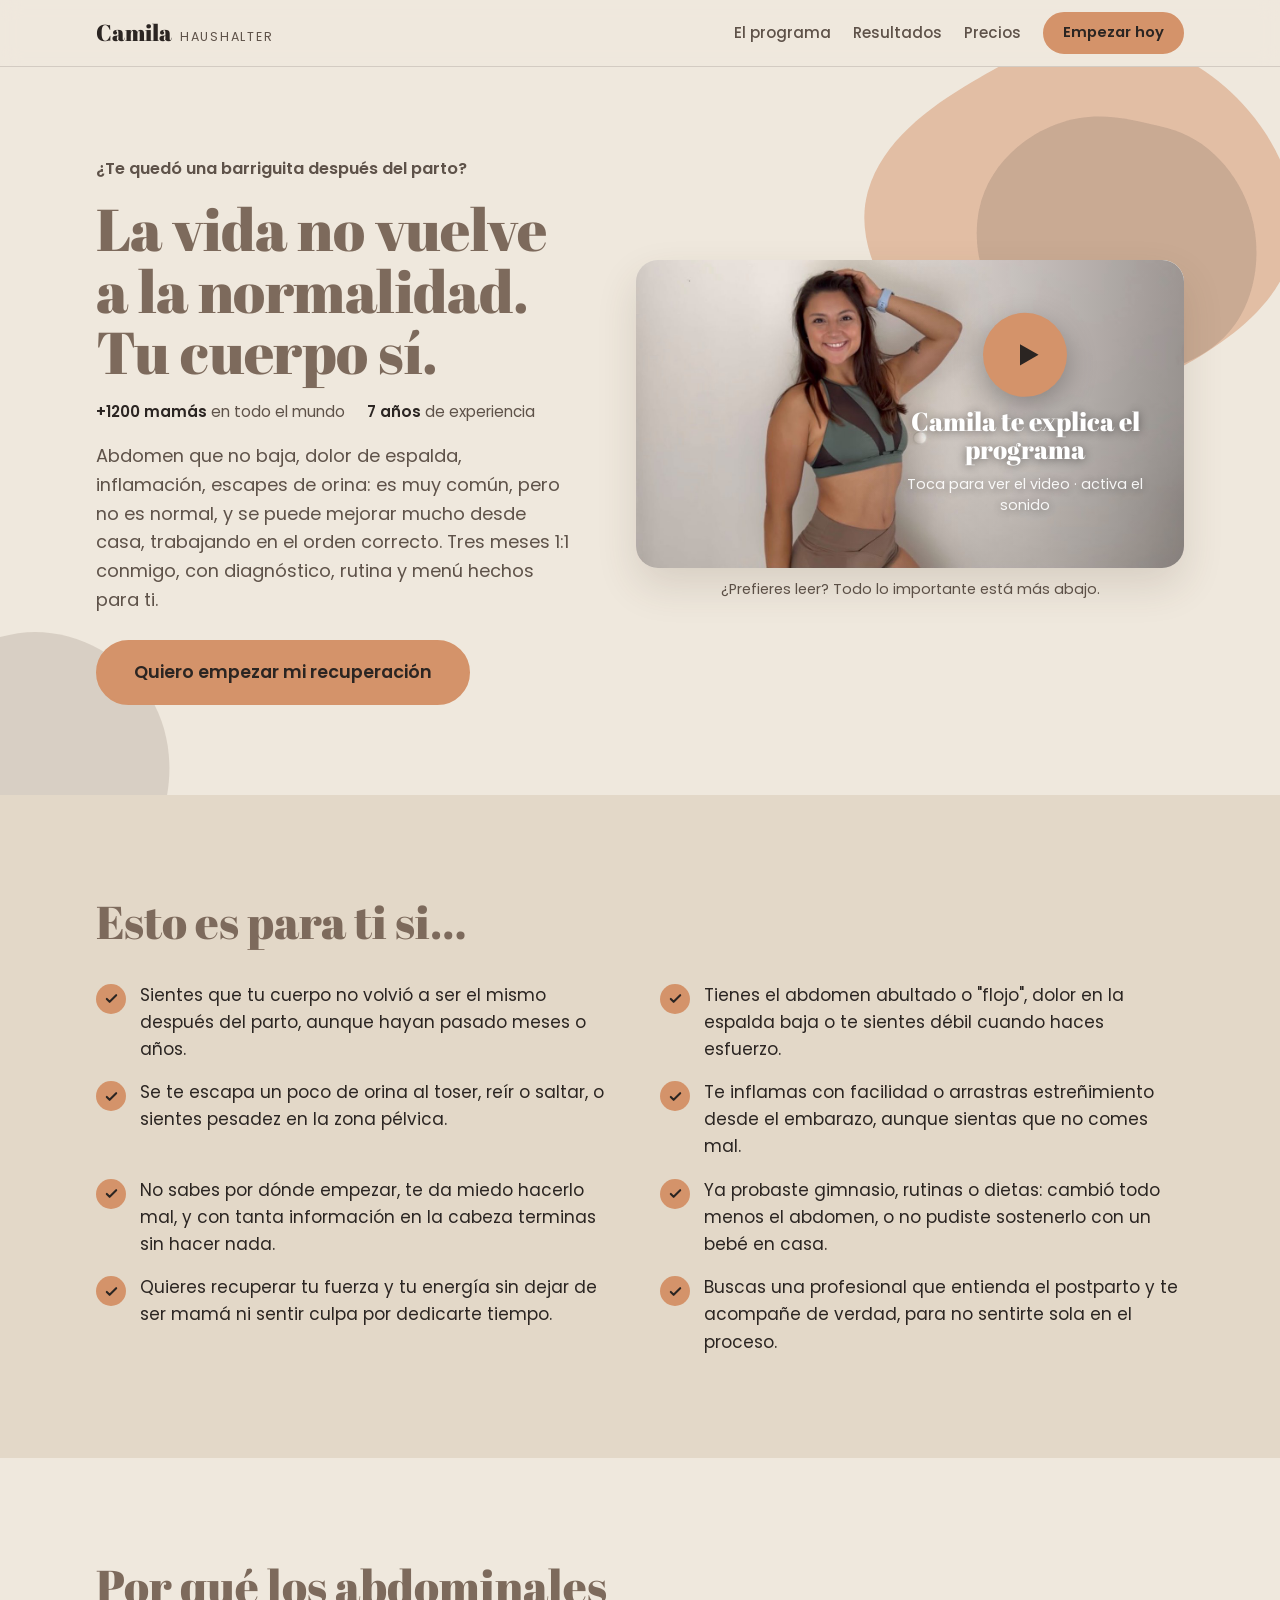
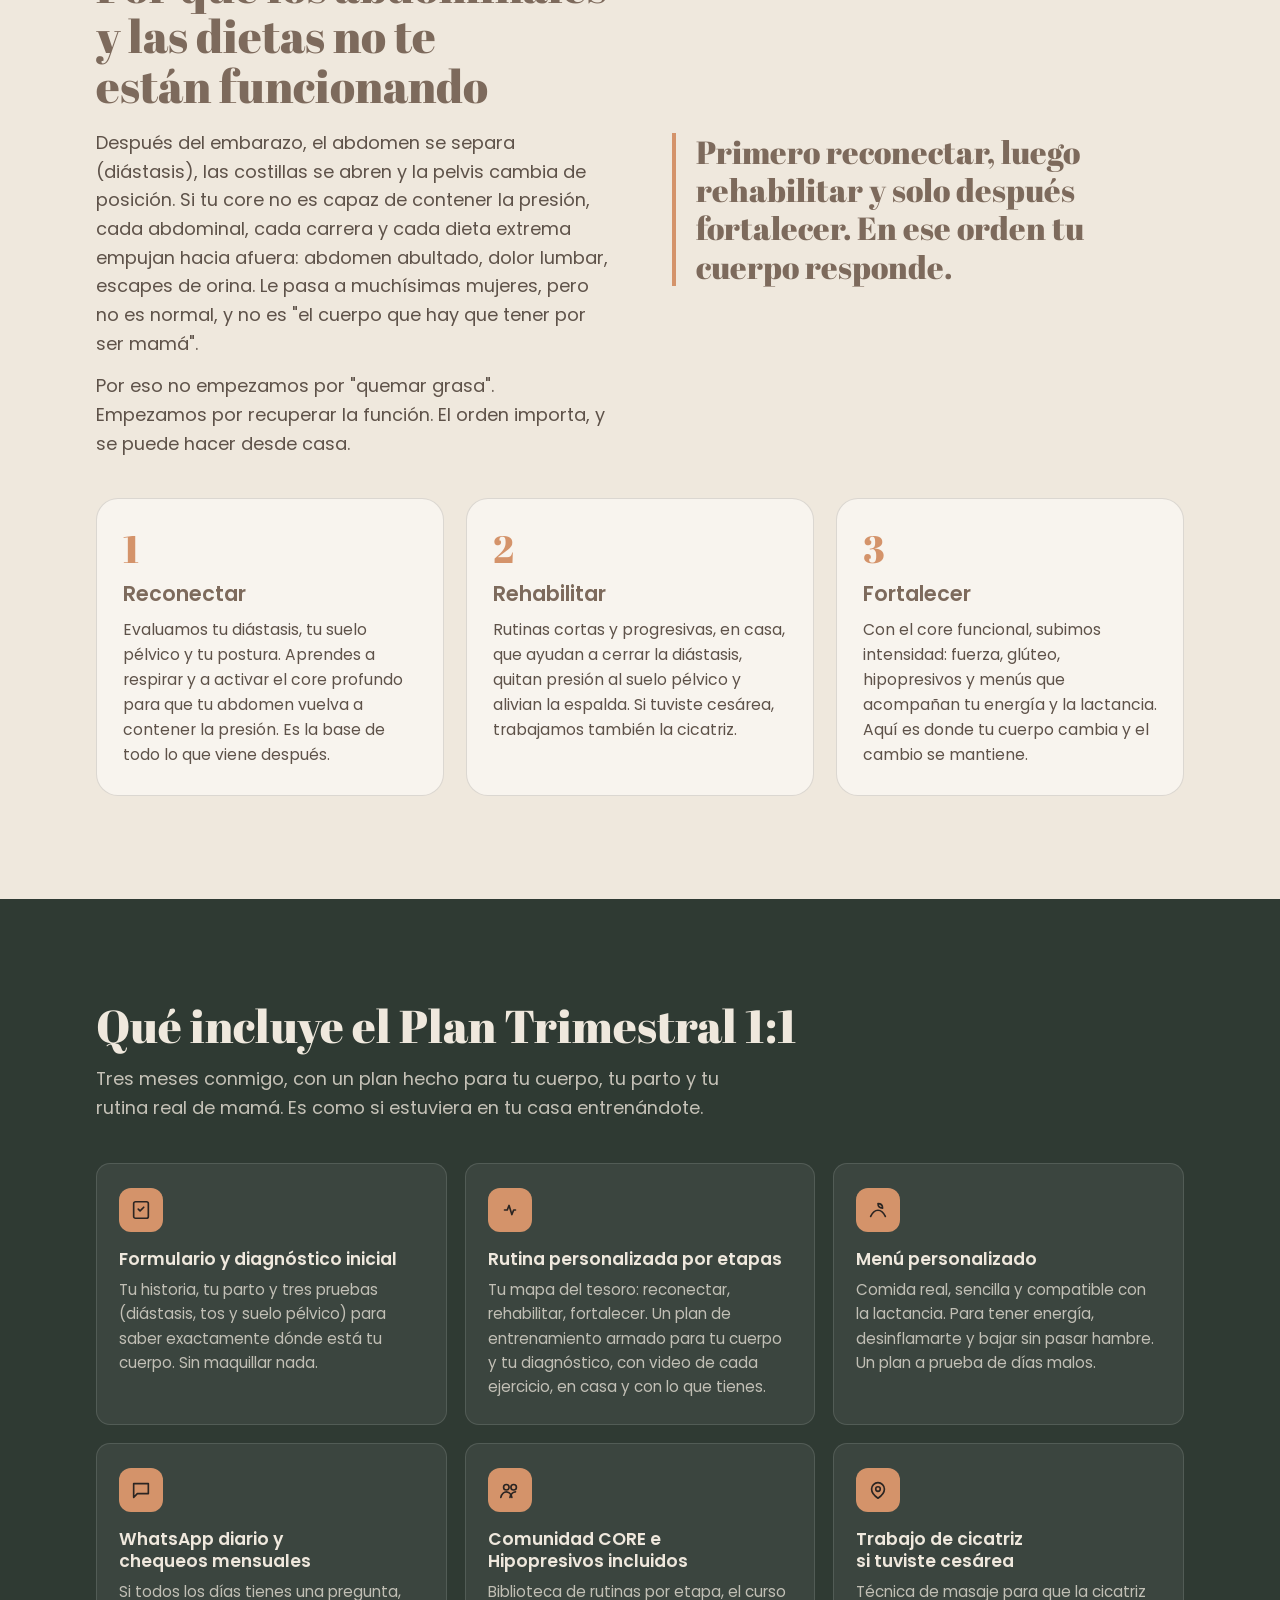
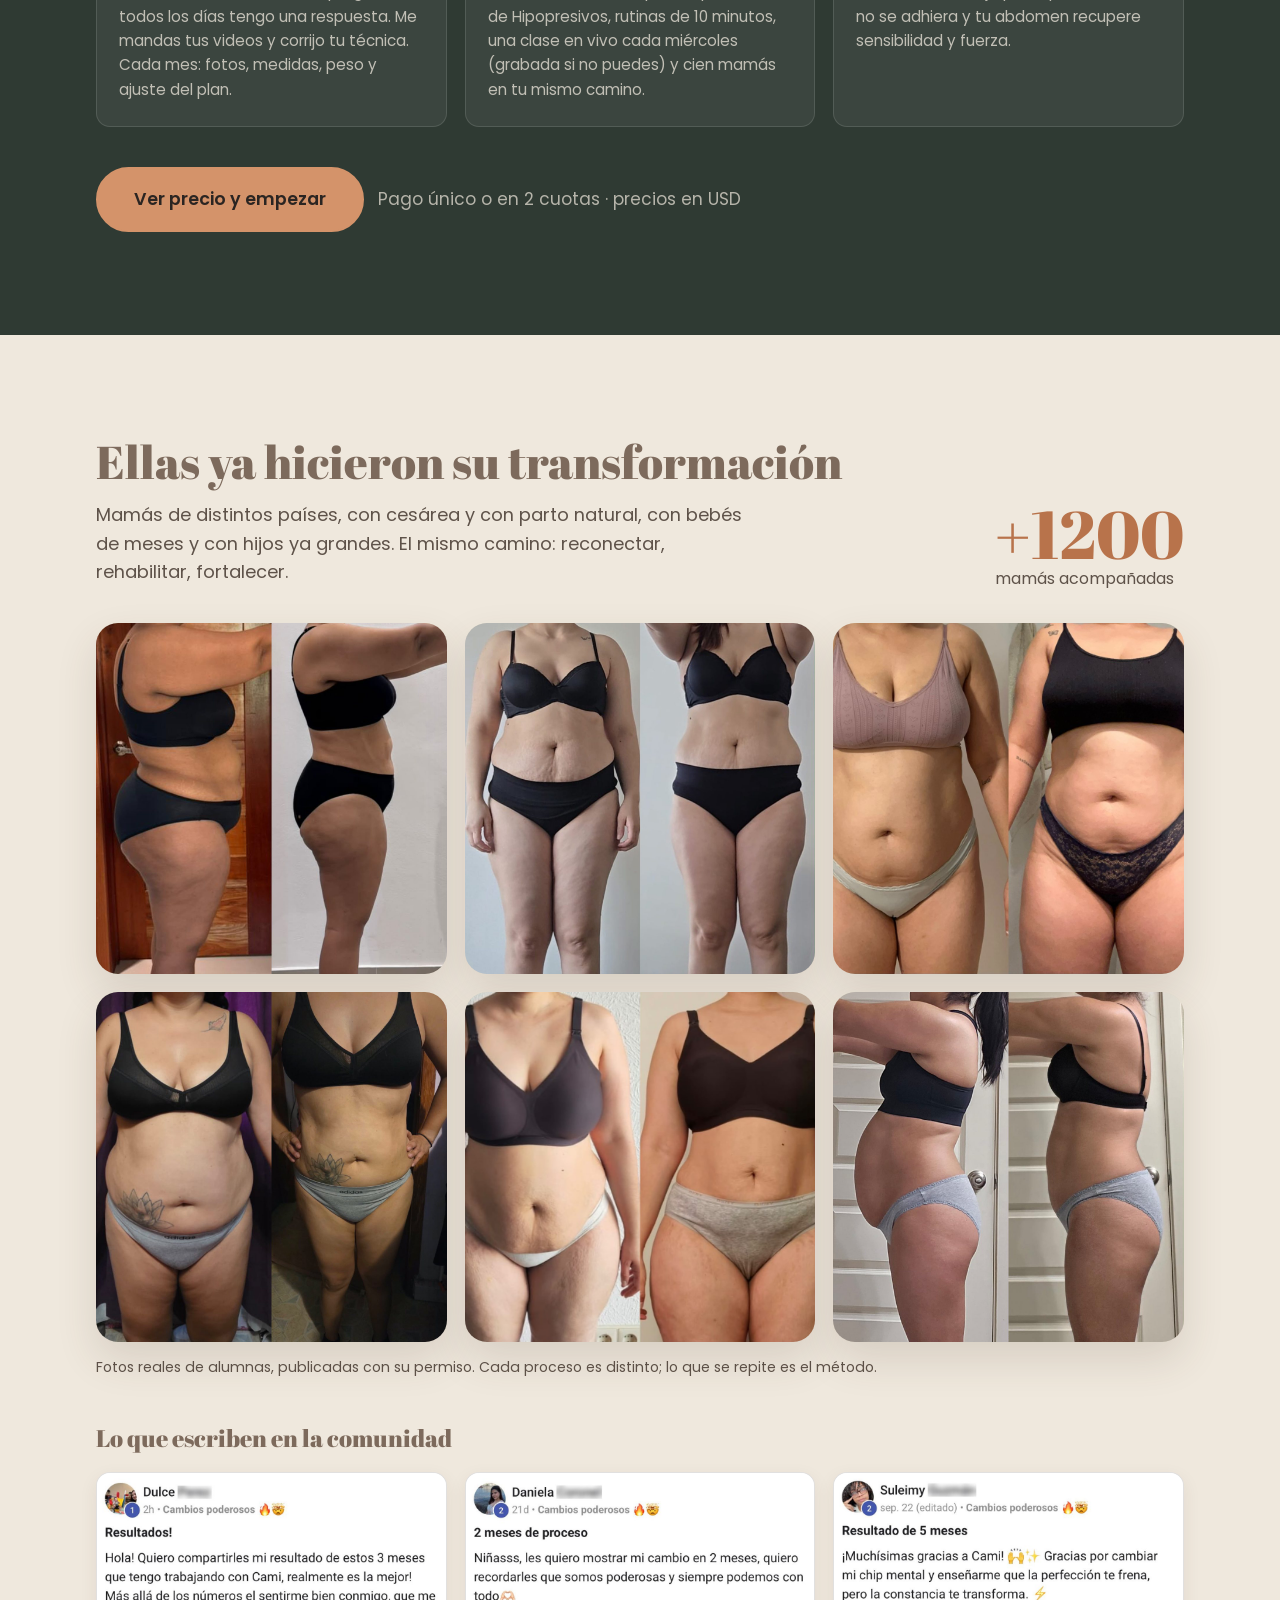
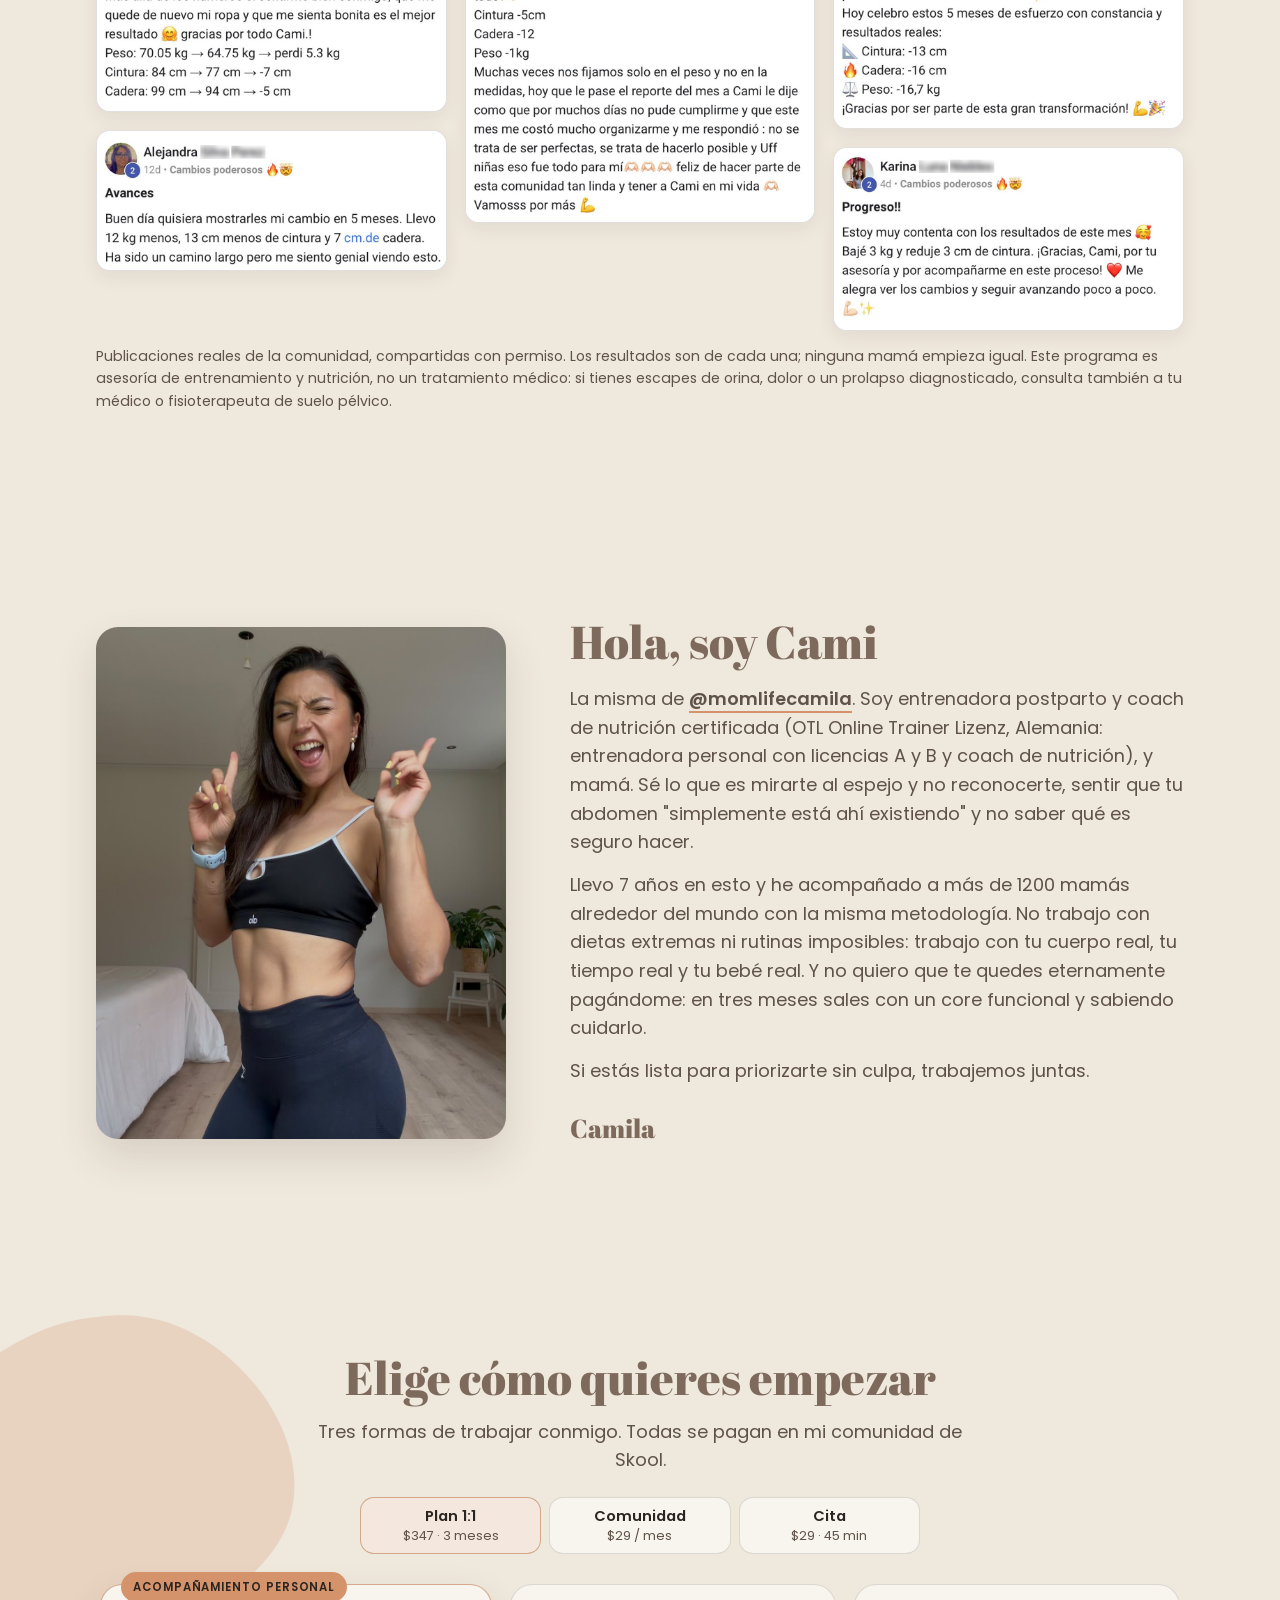
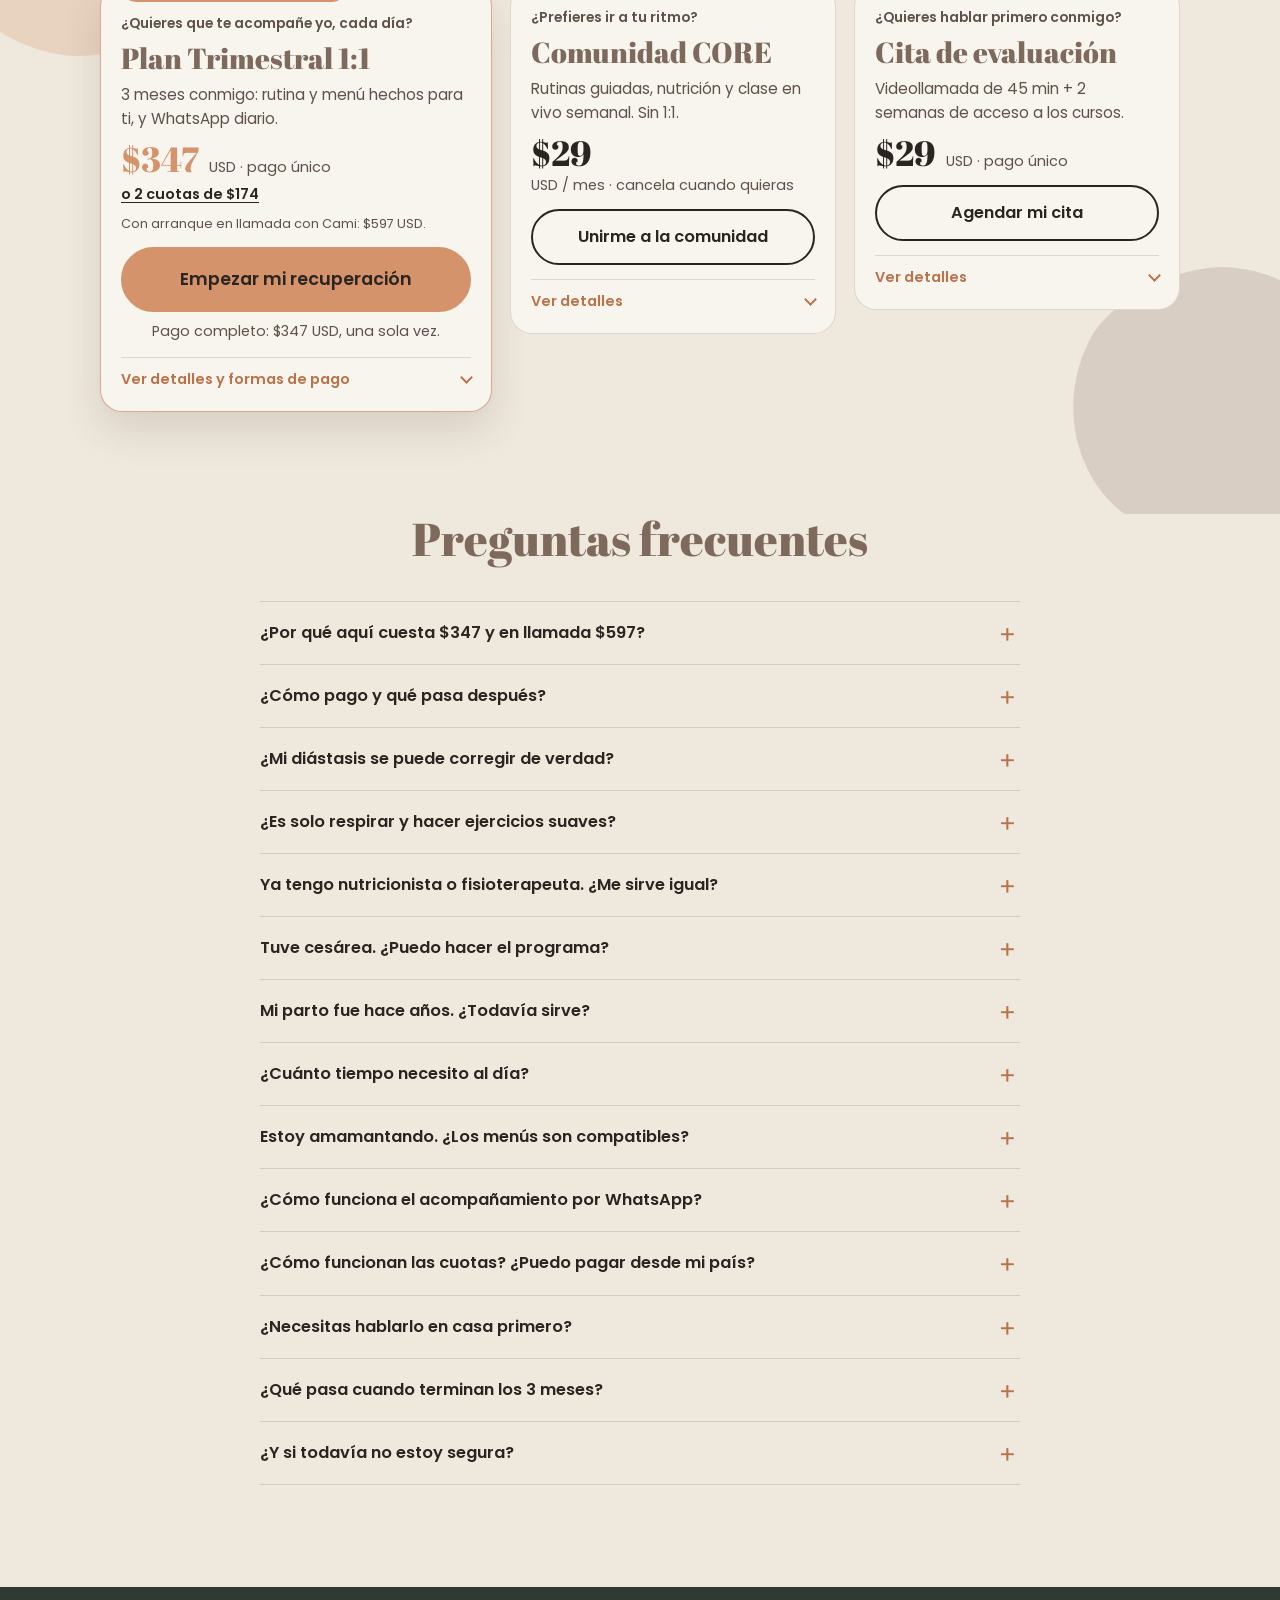
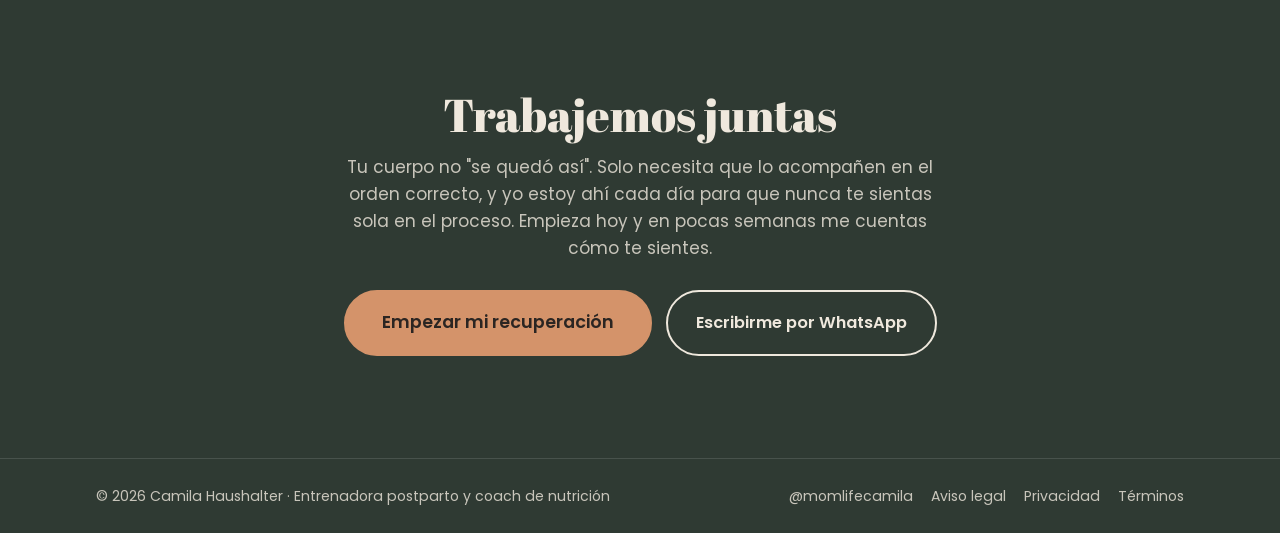
==== index.html @ 4c011010 "Black Friday: Prüfagent-Befunde umgesetzt (Wegweiser-Preis dynamisch, statische 347/2-Raten-Texte, L" ====
<!doctype html>
<html lang="es">
<head>
<meta charset="utf-8">
<meta name="viewport" content="width=device-width, initial-scale=1, viewport-fit=cover">
<title>Camila Haushalter · Plan Trimestral</title>
<meta name="claude:viewport-fit-sides" content="cover">
<meta name="description" content="Recupera tu cuerpo después del parto con un programa 1:1 de 3 meses: diagnóstico, rutina y menú personalizados y acompañamiento diario por WhatsApp con Camila Haushalter, entrenadora postparto y coach de nutrición.">
<!-- OG/WhatsApp-Vorschau: og:image und og:url brauchen ABSOLUTE URLs. Domain: momlifecamila.com (Cloudflare Registrar, gekauft 27.10.2026). -->
<link rel="canonical" href="https://momlifecamila.com/">
<meta property="og:type" content="website">
<meta property="og:url" content="https://momlifecamila.com/">
<meta property="og:title" content="Recupera tu cuerpo después del parto · Plan Trimestral 1:1 con Camila">
<meta property="og:description" content="3 meses conmigo: diagnóstico, rutina y menú hechos para ti, y una respuesta mía cada día por WhatsApp. Pago único o en 2 cuotas.">
<meta property="og:image" content="https://momlifecamila.com/assets/og.jpg">
<meta property="og:image:width" content="1200">
<meta property="og:image:height" content="630">
<meta property="og:locale" content="es_CO">
<link rel="icon" href="data:image/svg+xml,%3Csvg xmlns='http://www.w3.org/2000/svg' viewBox='0 0 64 64'%3E%3Ccircle cx='32' cy='32' r='32' fill='%23D4936A'/%3E%3Ctext x='32' y='43' text-anchor='middle' font-family='Georgia,serif' font-size='34' fill='%232B2522'%3EC%3C/text%3E%3C/svg%3E">
<link rel="preload" href="assets/fonts/abril-fatface-latin-400-normal.woff2" as="font" type="font/woff2" crossorigin>
<link rel="preload" href="assets/fonts/poppins-latin-400-normal.woff2" as="font" type="font/woff2" crossorigin>
<style>
/* Schriften selbst gehostet (assets/fonts, SIL Open Font License) – keine Anfrage an Google-Server (DSGVO). */
@font-face{font-family:'Abril Fatface';font-style:normal;font-weight:400;font-display:swap;src:url(assets/fonts/abril-fatface-latin-400-normal.woff2) format('woff2')}
@font-face{font-family:'Poppins';font-style:normal;font-weight:400;font-display:swap;src:url(assets/fonts/poppins-latin-400-normal.woff2) format('woff2')}
@font-face{font-family:'Poppins';font-style:italic;font-weight:400;font-display:swap;src:url(assets/fonts/poppins-latin-400-italic.woff2) format('woff2')}
@font-face{font-family:'Poppins';font-style:normal;font-weight:500;font-display:swap;src:url(assets/fonts/poppins-latin-500-normal.woff2) format('woff2')}
@font-face{font-family:'Poppins';font-style:normal;font-weight:600;font-display:swap;src:url(assets/fonts/poppins-latin-600-normal.woff2) format('woff2')}
/* Layout: editorial single column, left-aligned text, organic sand/clay shapes as the one bold element (CI aus Camilas Verkaufspräsentation). */
:root{
  --bg:#EFE8DD; --bg-2:#E3D8C8; --surface:#F8F4EE; --surface-2:#FBF9F5;
  --ink:#2B2522; --ink-2:#5E5249; --cocoa:#7D6A5C;
  --clay:#D4936A; --clay-deep:#B8734B; --clay-soft:#EFD3BE;
  --moss:#2F3A33; --moss-ink:#EFE8DD;
  --line:rgba(43,37,34,.14); --shadow:0 18px 40px rgba(75,55,40,.14);
  --display:'Abril Fatface',Georgia,'Times New Roman',serif;
  --body:'Poppins','Segoe UI',Helvetica,Arial,sans-serif;
  --radius:22px; --radius-s:14px;
}
@media (prefers-color-scheme:dark){ :root:not([data-theme="light"]){
  --bg:#1F2622; --bg-2:#283029; --surface:#2A3230; --surface-2:#313A37;
  --ink:#EFE8DD; --ink-2:#CDC2B4; --cocoa:#D9C8B6;
  --clay:#E0A27D; --clay-deep:#D4936A; --clay-soft:#4A3A30;
  --moss:#141A17; --moss-ink:#EFE8DD;
  --line:rgba(239,232,221,.16); --shadow:0 18px 40px rgba(0,0,0,.35);
  color-scheme:dark } }
:root[data-theme="dark"]{
  --bg:#1F2622; --bg-2:#283029; --surface:#2A3230; --surface-2:#313A37;
  --ink:#EFE8DD; --ink-2:#CDC2B4; --cocoa:#D9C8B6;
  --clay:#E0A27D; --clay-deep:#D4936A; --clay-soft:#4A3A30;
  --moss:#141A17; --moss-ink:#EFE8DD;
  --line:rgba(239,232,221,.16); --shadow:0 18px 40px rgba(0,0,0,.35);
  color-scheme:dark }

*,*::before,*::after{box-sizing:border-box}
html{scroll-behavior:smooth}
body{margin:0;background:var(--bg);color:var(--ink);font-family:var(--body);font-size:17px;line-height:1.6;-webkit-font-smoothing:antialiased;overflow-x:hidden}
img,svg{max-width:100%;display:block}
a{color:inherit}
h1,h2,h3{margin:0;text-wrap:balance;font-weight:400}
h1{font-family:var(--display);font-size:clamp(2.3rem,4.6vw,3.7rem);line-height:1.04;color:var(--cocoa);letter-spacing:-.01em}
h2{font-family:var(--display);font-size:clamp(1.9rem,4vw,2.9rem);line-height:1.08;color:var(--cocoa)}
h3{font-size:1.15rem;font-weight:600;line-height:1.3}
p{margin:0}
.lead{font-size:1.12rem;color:var(--ink-2);max-width:60ch}
.wrap{max-width:1120px;margin:0 auto;padding-left:max(16px,env(safe-area-inset-left,0px));padding-right:max(16px,env(safe-area-inset-right,0px))}
.wrap.pad{padding-block:clamp(56px,8vw,104px)}
.muted{color:var(--ink-2)}
:focus-visible{outline:3px solid var(--clay);outline-offset:3px;border-radius:6px}
[hidden]{display:none!important}

/* Buttons */
.btn{display:inline-flex;align-items:center;justify-content:center;gap:.55em;padding:16px 28px;border-radius:999px;font-weight:600;font-size:1.02rem;text-decoration:none;border:2px solid transparent;transition:transform .15s ease,background .15s ease,color .15s ease;cursor:pointer;line-height:1.2;text-align:center;font-family:var(--body)}
.btn-primary,.nav a.btn-primary{background:var(--clay);color:#2B2522;border-color:var(--clay)}
.btn-primary:hover,.nav a.btn-primary:hover{background:var(--clay-deep);border-color:var(--clay-deep);color:#2B2522;transform:translateY(-1px)}
.btn-ghost{background:transparent;color:var(--ink);border-color:var(--ink)}
.btn-ghost:hover{background:var(--ink);color:var(--bg)}
.btn-disabled{opacity:.45;pointer-events:none}
.btn-lg{padding:20px 36px;font-size:1.1rem}

/* Header */
.top{position:sticky;top:env(safe-area-inset-top,0px);z-index:20;background:color-mix(in srgb,var(--bg) 88%,transparent);backdrop-filter:blur(10px);-webkit-backdrop-filter:blur(10px);border-bottom:1px solid var(--line)}
body::before{content:"";position:fixed;inset:0 0 auto;height:env(safe-area-inset-top,0px);z-index:30;background:var(--bg)}
.top .wrap{display:flex;align-items:center;justify-content:space-between;gap:16px;padding-block:12px}
.brand{text-decoration:none;display:flex;align-items:baseline;gap:8px;line-height:1}
.brand .name{font-family:var(--display);font-size:1.45rem;color:var(--ink)}
.brand .sur{font-size:.78rem;letter-spacing:.14em;text-transform:uppercase;color:var(--ink-2)}
.nav{display:flex;gap:22px;align-items:center}
.nav a:not(.btn){text-decoration:none;font-size:.95rem;color:var(--ink-2);font-weight:500}
.nav a:not(.btn):hover{color:var(--ink)}
.nav .btn{padding:10px 18px;font-size:.92rem}
@media (max-width:760px){.nav a:not(.btn){display:none}}

/* Hero */
.hero{position:relative;overflow:hidden}
.hero .wrap{display:grid;grid-template-columns:1fr 1.15fr;gap:clamp(24px,4vw,56px) clamp(28px,5vw,64px);align-items:center;padding-block:clamp(40px,7vw,96px)}
.hero .kicker{font-weight:600;color:var(--ink-2);margin-bottom:16px;font-size:1.02rem}
.hero h1{margin-bottom:18px}
.hero .proof{display:flex;flex-wrap:wrap;gap:8px 22px;color:var(--ink-2);font-size:.95rem;margin-bottom:18px}
.hero .proof strong{color:var(--ink);font-weight:600}
.hero .lead{margin-bottom:26px}
.hero .cta{display:flex;flex-wrap:wrap;gap:14px;align-items:center}
.blob{position:absolute;z-index:0;pointer-events:none;opacity:.9}
.blob-a{width:min(46vw,520px);right:-6%;top:-8%}
.blob-b{width:min(28vw,300px);left:-9%;bottom:-16%;opacity:.55}
.hero .wrap{position:relative;z-index:1}
@media (max-width:860px){.hero .wrap{grid-template-columns:1fr;padding-block:28px 40px}.hero .lead{font-size:1.04rem}.hero .kicker{margin-bottom:12px}.blob-a{width:70vw;right:-20%;top:-4%;opacity:.5}}

/* Image frames / placeholders */
.frame{position:relative;border-radius:var(--radius);overflow:hidden;background:var(--bg-2);box-shadow:var(--shadow);max-width:100%}
.frame img{width:100%;height:100%;object-fit:cover}
.frame.portrait{aspect-ratio:4/5}
.frame.square{aspect-ratio:1}
.frame.ph img{display:none}
.frame.ph::before{content:"";position:absolute;inset:0;background:
  radial-gradient(60% 50% at 70% 30%,var(--clay-soft),transparent 70%),
  radial-gradient(50% 40% at 25% 75%,color-mix(in srgb,var(--cocoa) 30%,transparent),transparent 70%)}
.frame.ph::after{content:attr(data-label);position:absolute;left:14px;bottom:12px;right:14px;font-size:.8rem;color:var(--ink-2);background:color-mix(in srgb,var(--surface) 85%,transparent);padding:6px 10px;border-radius:8px;width:max-content;max-width:100%}

/* Video (im Hero) */
.video{position:relative;aspect-ratio:16/9;width:100%;max-width:100%;border-radius:var(--radius);overflow:hidden;background:#E9E3DA;box-shadow:var(--shadow)}
.video iframe{position:absolute;inset:0;width:100%;height:100%;border:0}
.video .poster{position:absolute;inset:0;display:block;border:0;width:100%;height:100%;padding:0;cursor:pointer;font-family:var(--body);background:#E9E3DA;text-align:center}
.video .poster .pimg{position:absolute;inset:0;width:100%;height:100%;object-fit:cover;object-position:left center}
.video .poster::after{content:"";position:absolute;inset:0;background:linear-gradient(90deg,rgba(43,37,34,0) 40%,rgba(43,37,34,.42) 100%)}
.video .poster .pc{position:absolute;right:4%;top:50%;transform:translateY(-50%);width:50%;z-index:1;color:#fff;display:flex;flex-direction:column;align-items:center;gap:10px;text-shadow:0 1px 10px rgba(0,0,0,.45)}
.video .poster .play{width:clamp(56px,8vw,84px);height:clamp(56px,8vw,84px);border-radius:50%;background:var(--clay);display:grid;place-items:center;box-shadow:0 10px 30px rgba(0,0,0,.3);transition:transform .15s ease}
.video .poster:hover .play{transform:scale(1.06)}
.video .poster .play svg{width:38%;height:38%;margin-left:6%}
.video .poster .t{font-family:var(--display);font-size:clamp(1.05rem,2vw,1.6rem);line-height:1.1}
.video .poster .s{opacity:.9;font-size:clamp(.72rem,1.2vw,.9rem)}
.video .poster .tag{position:absolute;left:12px;top:12px;z-index:1;background:rgba(43,37,34,.72);color:#fff;font-size:.74rem;padding:5px 10px;border-radius:999px;letter-spacing:.02em}
/* Kauf-Wegweiser (Dialog) */
.guide{border:0;border-radius:22px;padding:26px 24px 24px;width:min(460px,calc(100% - 24px));max-width:100%;background:var(--surface);color:var(--ink);box-shadow:0 30px 80px rgba(0,0,0,.35);font-family:var(--body)}
.guide::backdrop{background:rgba(31,38,34,.62);backdrop-filter:blur(3px)}
.guide-close-form{position:absolute;right:10px;top:10px;margin:0}
.guide-x{border:0;background:transparent;font-size:1.8rem;line-height:1;width:40px;height:40px;border-radius:50%;cursor:pointer;color:var(--ink-2)}
.guide-x:hover{background:rgba(0,0,0,.06)}
.guide-kicker{margin:0 0 4px;font-size:.78rem;letter-spacing:.14em;text-transform:uppercase;color:var(--clay-deep);font-weight:600}
.guide h2{font-family:var(--display);font-weight:400;font-size:1.7rem;line-height:1.1;margin:0 0 16px;color:var(--cocoa)}
.sk-mock{background:#F7F6F3;border:1px solid rgba(0,0,0,.08);border-radius:14px;padding:14px 14px 10px;margin:0 0 16px;color:#1a1a1a}
.sk-title{font-weight:700;text-align:center;font-size:1.05rem;margin-bottom:10px;color:#111}
.sk-tabs{display:flex;background:#E6E6E8;border-radius:999px;padding:4px;gap:2px}
.sk-tab{flex:1;text-align:center;padding:9px 4px;border-radius:999px;font-weight:600;font-size:.98rem;color:#444;transition:background .2s}
.sk-tab.on{background:#fff;color:#111;box-shadow:0 1px 4px rgba(0,0,0,.18);outline:2px solid var(--clay);outline-offset:-2px}
.sk-point{display:flex;justify-content:flex-end;align-items:center;gap:6px;padding:8px 10px 0;font-weight:700;color:var(--clay-deep);font-size:.95rem;min-height:34px}
.sk-point.mid{justify-content:center}
.sk-point.start{justify-content:flex-start}
.sk-finger{font-size:1.5rem;line-height:1;animation:tap 1.1s ease-in-out infinite}
@keyframes tap{0%,100%{transform:translateY(0)}50%{transform:translateY(-6px)}}
@media (prefers-reduced-motion:reduce){.sk-finger{animation:none}}
.guide-steps{margin:0 0 18px;padding-left:1.25em;font-size:.98rem;line-height:1.5}
.guide-steps li{margin-bottom:6px}
.guide-steps strong{color:var(--clay-deep)}
.guide-go{width:100%;justify-content:center;display:inline-flex}
.guide-note{margin:12px 0 0;font-size:.82rem;color:var(--ink-2);line-height:1.45}
.guide-legal a{color:inherit;text-decoration:underline;text-underline-offset:2px}
@media (max-width:560px){
  .guide{position:fixed;left:0;right:0;bottom:0;top:auto;margin:0;width:100%;border-radius:22px 22px 0 0;padding:22px 18px calc(18px + env(safe-area-inset-bottom,0px));max-height:92vh;overflow:auto}
}
/* Autoplay (stumm) + Ton-Schalter: Browser erlauben Autostart nur ohne Ton. Der Knopf schaltet den Ton ein und startet von vorn. */
.video video.auto{position:absolute;inset:0;width:100%;height:100%;background:#000;z-index:2}
.video .unmute{position:absolute;left:50%;bottom:12px;transform:translateX(-50%);z-index:3;display:inline-flex;align-items:center;gap:9px;max-width:calc(100% - 24px);padding:11px 18px;border:0;border-radius:999px;background:rgba(43,37,34,.82);color:#fff;font-family:var(--body);font-weight:600;font-size:clamp(.86rem,1.4vw,1rem);line-height:1.2;cursor:pointer;box-shadow:0 8px 24px rgba(0,0,0,.35);backdrop-filter:blur(6px);-webkit-backdrop-filter:blur(6px);animation:pulse 1.8s ease-in-out infinite}
.video .unmute svg{width:20px;height:20px;flex:none}
.video .unmute:hover{background:rgba(43,37,34,.95)}
@keyframes pulse{0%,100%{box-shadow:0 8px 24px rgba(0,0,0,.35),0 0 0 0 rgba(212,147,106,.55)}50%{box-shadow:0 8px 24px rgba(0,0,0,.35),0 0 0 10px rgba(212,147,106,0)}}
@media (prefers-reduced-motion:reduce){.video .unmute{animation:none}}
.vcol{display:grid;gap:10px;min-width:0}
.video-note{font-size:.9rem;color:var(--ink-2);text-align:center}

/* Checklist */
.check-sec{background:var(--bg-2)}
.check-grid{display:grid;grid-template-columns:1fr 1fr;gap:16px 40px;margin-top:34px}
.check{display:flex;gap:14px;align-items:flex-start}
.check .ic{flex:0 0 30px;width:30px;height:30px;border-radius:50%;background:var(--clay);display:grid;place-items:center;margin-top:2px}
.check .ic svg{width:15px;height:15px}
@media (max-width:760px){.check-grid{grid-template-columns:1fr}}

/* Method / phases */
.phase-grid{display:grid;grid-template-columns:repeat(3,1fr);gap:22px;margin-top:40px}
.phase{background:var(--surface);border-radius:var(--radius);padding:30px 26px 28px;border:1px solid var(--line);position:relative}
.phase .n{font-family:var(--display);font-size:2.4rem;color:var(--clay);line-height:1;margin-bottom:12px}
.phase h3{margin-bottom:10px;color:var(--cocoa);font-size:1.3rem}
.phase p{color:var(--ink-2);font-size:.98rem}
.why{display:grid;grid-template-columns:1fr 1fr;gap:clamp(28px,5vw,72px);align-items:center}
.why .big{font-family:var(--display);font-size:clamp(1.5rem,2.6vw,2rem);line-height:1.2;color:var(--cocoa);border-left:4px solid var(--clay);padding-left:20px}
@media (max-width:860px){.phase-grid{grid-template-columns:1fr}.why{grid-template-columns:1fr}}

/* Includes */
.inc-sec{background:var(--moss);color:var(--moss-ink)}
.inc-sec h2{color:var(--moss-ink)}
.inc-sec .lead{color:color-mix(in srgb,var(--moss-ink) 78%,transparent)}
.inc-grid{display:grid;grid-template-columns:repeat(3,1fr);gap:18px;margin-top:40px}
.inc{background:rgba(255,255,255,.06);border:1px solid rgba(255,255,255,.12);border-radius:var(--radius-s);padding:24px 22px}
.inc .ic{width:44px;height:44px;border-radius:12px;background:var(--clay);display:grid;place-items:center;margin-bottom:16px}
.inc .ic svg{width:22px;height:22px}
.inc h3{margin-bottom:8px;font-size:1.08rem}
.inc p{font-size:.95rem;color:color-mix(in srgb,var(--moss-ink) 75%,transparent)}
.inc-sec .cta-row{margin-top:40px;display:flex;flex-wrap:wrap;gap:14px;align-items:center}
.inc-sec .cta-row .muted{color:color-mix(in srgb,var(--moss-ink) 70%,transparent)}
@media (max-width:860px){.inc-grid{grid-template-columns:1fr 1fr}}
@media (max-width:560px){.inc-grid{grid-template-columns:1fr}}

/* Results */
.res-head{display:grid;grid-template-columns:1fr auto;gap:20px 40px;align-items:end}
.stat{font-family:var(--display);font-size:clamp(2.6rem,6vw,4.2rem);color:var(--clay-deep);line-height:1}
.stat small{display:block;font-family:var(--body);font-size:1rem;color:var(--ink-2);margin-top:4px}
.ba-grid{display:grid;grid-template-columns:repeat(3,1fr);gap:18px;margin-top:36px}
@media (max-width:860px){.ba-grid{grid-template-columns:1fr 1fr}}
@media (max-width:480px){.ba-grid{grid-template-columns:1fr}}
.shots-h{margin-top:44px;font-family:var(--display);font-weight:400;font-size:1.5rem;color:var(--cocoa)}
.shots{columns:3;column-gap:18px;margin-top:18px}
.shot{margin:0 0 18px;break-inside:avoid;background:#fff;border-radius:var(--radius-s);border:1px solid var(--line);overflow:hidden;box-shadow:0 6px 18px rgba(75,55,40,.08)}
.shot img{width:100%;height:auto;display:block}
@media (max-width:860px){.shots{columns:2}.res-head{grid-template-columns:1fr}}
@media (max-width:560px){.shots{columns:1}}

/* About */
.about{display:grid;grid-template-columns:.8fr 1.2fr;gap:clamp(28px,5vw,72px);align-items:center}
.about .frame{max-width:420px}
.about h2{margin-bottom:18px}
.about p+p{margin-top:14px}
.about .sig{font-family:var(--display);font-size:1.6rem;color:var(--cocoa);margin-top:22px}
.about .ig{font-weight:600;text-decoration:none;border-bottom:2px solid var(--clay)}
@media (max-width:860px){.about{grid-template-columns:1fr}}

/* Guarantee */
.guar{background:var(--bg-2)}
.guar .box{display:grid;grid-template-columns:auto 1fr;gap:26px;align-items:center;background:var(--surface);border-radius:var(--radius);padding:clamp(24px,4vw,40px);border:2px solid var(--clay)}
.guar .seal{width:118px;height:118px;border-radius:50%;background:var(--clay);display:grid;place-items:center;text-align:center;color:#2B2522;font-weight:600;line-height:1.1;font-size:.9rem}
.guar .seal b{display:block;font-family:var(--display);font-size:2rem;font-weight:400;line-height:1}
.guar h2{font-size:clamp(1.5rem,3vw,2.1rem);margin-bottom:10px}
@media (max-width:620px){.guar .box{grid-template-columns:1fr}}

/* Pricing */
.price-sec{position:relative;overflow:hidden}
.price-sec .blob-c{width:min(42vw,480px);left:-10%;top:4%;opacity:.5}
.price-sec .blob-d{width:min(30vw,320px);right:-8%;bottom:-6%;opacity:.5}
.price-sec .wrap{position:relative;z-index:1}
.price-intro{text-align:center;max-width:62ch;margin:0 auto 30px}
.price-intro .lead{margin:14px auto 0}
/* Drei Kacheln: 1:1 (hervorgehoben), Comunidad CORE, Cita – kompakt, Details aufklappbar (Hausi 28.10.: Alternativen sofort sichtbar) */
.tiers{display:grid;grid-template-columns:1.2fr 1fr 1fr;gap:18px;max-width:1080px;margin:0 auto;align-items:start}
.tier{position:relative;background:var(--surface);border:1px solid var(--line);border-radius:var(--radius);padding:22px 20px 14px;display:flex;flex-direction:column;gap:8px;scroll-margin-top:84px}
.tier-nav{display:grid;grid-template-columns:repeat(3,1fr);gap:8px;max-width:560px;margin:22px auto 0}
.tier-nav a{display:flex;flex-direction:column;align-items:center;gap:2px;padding:10px 6px;border-radius:14px;background:var(--surface);border:1px solid var(--line);text-decoration:none;color:var(--ink);font-size:.8rem;line-height:1.2}
.tier-nav a b{font-size:.92rem}
.tier-nav a span{color:var(--ink-2)}
.tier-nav a:first-child{border-color:color-mix(in srgb,var(--clay) 65%,var(--line));background:color-mix(in srgb,var(--clay) 12%,var(--surface))}
.tier-nav a:hover{border-color:var(--clay)}
.tier.main{border-color:color-mix(in srgb,var(--clay) 65%,var(--line));box-shadow:var(--shadow);padding-top:28px}
.tier .badge{position:absolute;top:-13px;left:20px;background:var(--clay);color:#2B2522;font-size:.72rem;font-weight:700;letter-spacing:.08em;text-transform:uppercase;padding:6px 12px;border-radius:999px;white-space:nowrap}
.tier .tag{font-size:.86rem;color:var(--ink-2);font-weight:600}
.tier h3{font-family:var(--display);font-weight:400;font-size:clamp(1.5rem,2.4vw,1.8rem);line-height:1.1;color:var(--cocoa);margin:0}
.tier .desc{color:var(--ink-2);font-size:.95rem;margin:0}
.tier .pr{display:flex;align-items:baseline;gap:4px 10px;flex-wrap:wrap;margin-top:2px}
.tier .pr .n{font-family:var(--display);font-size:2.2rem;line-height:1;color:var(--ink)}
.tier.main .pr .n{color:var(--clay)}
.tier .pr .u{font-size:.9rem;color:var(--ink-2)}
.tier .pr .alt-pay{font-weight:600;color:var(--ink)}
.tier .ref{font-size:.8rem;color:var(--ink-2);margin:0}
/* Black-Friday-Kampagne (Hausi 30.10.): Herz-Störer, Leiste unter dem Header, Preisleiter in der 1:1-Kachel */
.bf-bar{display:block;background:var(--ink);color:var(--bg);text-decoration:none;border-top:1px solid var(--line)}
.bf-bar .in{max-width:1180px;margin:0 auto;padding:8px 20px;display:flex;align-items:center;flex-wrap:wrap;gap:4px 12px;font-size:.9rem;line-height:1.25}
.bf-bar #bfText{display:contents}
.bf-bar .bf-lbl{flex:1 1 0;min-width:0}
.bf-bar .bf-heart{width:20px;height:20px;flex-shrink:0;color:var(--clay);animation:beat 1.6s ease-in-out infinite}
.bf-bar b{color:var(--clay);font-weight:700}
.bf-bar .bf-time{font-variant-numeric:tabular-nums;white-space:nowrap;font-size:1.35rem;font-weight:700;color:#fff;letter-spacing:.02em;line-height:1.1}
.bf-bar .bf-go{margin-left:auto;font-weight:600;white-space:nowrap;color:var(--clay)}
@keyframes beat{0%,100%{transform:scale(1)}50%{transform:scale(1.18)}}
.bf-fly{position:fixed;left:50%;bottom:-90px;z-index:40;width:72px;height:72px;margin-left:-36px;color:var(--clay);pointer-events:none;filter:drop-shadow(0 10px 22px rgba(0,0,0,.28));animation:fly 1.7s cubic-bezier(.25,.8,.35,1) forwards}
@keyframes fly{0%{transform:translateY(0) scale(.7) rotate(-8deg);opacity:0}12%{opacity:1}70%{opacity:1}100%{transform:translateY(calc(-100vh - 20px)) scale(.45) rotate(6deg);opacity:0}}
.tier .pr .n.old{font-size:1.35rem;color:var(--ink-2);text-decoration:line-through;text-decoration-color:var(--clay-deep);text-decoration-thickness:2px}
.tier .pr .n.new{display:inline-flex}
.tier .pr .n.new i{font-style:normal;display:inline-block;animation:drop .75s cubic-bezier(.2,1.3,.4,1) both}
@keyframes drop{0%{transform:translateY(-46px);opacity:0}55%{transform:translateY(7px);opacity:1}100%{transform:translateY(0)}}
.bf-line{margin:0;font-size:.9rem;color:var(--ink-2);background:color-mix(in srgb,var(--clay) 14%,var(--surface));border:1px solid color-mix(in srgb,var(--clay) 45%,var(--line));border-radius:12px;padding:9px 12px;line-height:1.4}
.bf-line b{color:var(--ink)}
.bf-line .bf-time{font-variant-numeric:tabular-nums}
.bf-pv{position:fixed;left:10px;bottom:10px;z-index:50;background:var(--surface);border:1px solid var(--line);border-radius:12px;padding:8px 10px;font-size:.78rem;box-shadow:var(--shadow);display:flex;flex-wrap:wrap;gap:6px;align-items:center;max-width:calc(100% - 20px)}
.bf-pv button{border:1px solid var(--line);background:var(--bg);color:var(--ink);border-radius:999px;padding:5px 10px;font:inherit;cursor:pointer}
.bf-pv button.on{background:var(--ink);color:var(--bg);border-color:var(--ink)}
@media (prefers-reduced-motion:reduce){.bf-fly,.bf-bar .bf-heart,.tier .pr .n.new i{animation:none}}
@media (max-width:560px){.bf-bar .in{padding:8px 14px;font-size:.82rem;gap:2px 8px}.bf-bar .bf-go{display:none}.bf-bar .bf-time{width:100%;padding-left:28px;font-size:1.5rem}}
body.bf-on .tier{scroll-margin-top:136px}  /* Leiste macht den Header höher */
.tier > .btn{width:100%;justify-content:center;margin-top:4px}
.tier .pay-note{text-align:center;margin:0}
.tier .pay-warn{margin:0}
.tier .dts{border-top:1px solid var(--line);margin-top:6px;padding-top:4px}
.tier summary{cursor:pointer;list-style:none;font-weight:600;font-size:.9rem;color:var(--clay-deep);display:flex;align-items:center;gap:8px;padding:6px 0;min-height:34px}
.tier summary::-webkit-details-marker{display:none}
.tier summary::after{content:"";width:9px;height:9px;border-right:2px solid currentColor;border-bottom:2px solid currentColor;transform:rotate(45deg);margin-left:auto;margin-top:-4px;transition:transform .2s}
.tier .dts[open] summary::after{transform:rotate(-135deg);margin-top:4px}
.tier summary .lbl-open{display:none}
.tier .dts[open] summary .lbl-closed{display:none}
.tier .dts[open] summary .lbl-open{display:inline}
.tier .dt{padding-top:10px;display:grid;gap:14px}
.tier .dt > .btn{width:100%;justify-content:center}
.tier .dt p{margin:0;color:var(--ink-2);font-size:.95rem}
.tier .feat{display:grid;gap:8px;margin:0;padding:0;list-style:none}
.tier .feat li{display:flex;gap:10px;align-items:flex-start;font-size:.95rem}
.tier .feat li svg{flex:0 0 20px;width:20px;height:20px;margin-top:2px}
@media (max-width:900px){.tiers{grid-template-columns:1fr;max-width:620px}.tier.main{order:0}}
.pay-options{display:grid;gap:10px;margin-bottom:18px}
.pay{display:grid;grid-template-columns:auto 1fr auto;align-items:center;gap:14px;padding:14px 18px;border:2px solid var(--line);border-radius:var(--radius-s);cursor:pointer;background:var(--surface-2);transition:border-color .15s ease}
.pay:has(input:checked){border-color:var(--clay);background:color-mix(in srgb,var(--clay) 12%,var(--surface-2))}
.pay input{accent-color:var(--clay-deep);width:20px;height:20px;margin:0}
.pay .pt{font-weight:600}
.pay .pn{font-size:.86rem;color:var(--ink-2);display:block}
.pay .pp{font-family:var(--display);font-size:1.5rem;color:var(--cocoa);white-space:nowrap}
.pay .pp small{font-family:var(--body);font-size:.8rem;color:var(--ink-2)}
.pay-note{font-size:.9rem;color:var(--ink-2)}
.pay-hint{font-size:.9rem;color:var(--ink);background:color-mix(in srgb,var(--clay) 14%,var(--surface));border:1px solid color-mix(in srgb,var(--clay) 40%,transparent);border-radius:var(--radius-s);padding:9px 14px;margin:0}
.pay-legal{font-size:.8rem;color:var(--ink-2);margin:0}
.pay-legal a{color:inherit;text-decoration:underline;text-underline-offset:2px}
.steps{margin:0;padding:0 0 0 1.3em;font-size:.88rem;color:var(--ink-2);display:grid;gap:4px}
.steps strong{color:var(--ink)}
.cupos{font-size:.9rem;color:var(--ink-2);margin:0}
.bono{font-size:.92rem;color:var(--ink);background:color-mix(in srgb,var(--clay) 18%,var(--surface));border:1px solid color-mix(in srgb,var(--clay) 50%,transparent);border-radius:var(--radius-s);padding:10px 14px;margin:0}
.bono strong{color:var(--clay-deep)}
.bono.bono-off{background:transparent;border-color:var(--line);color:var(--ink-2)}
.bono.bono-off strong{color:var(--ink-2)}
.pay-warn{font-size:.85rem;color:var(--ink);background:color-mix(in srgb,var(--clay) 28%,var(--surface));border-radius:8px;padding:8px 12px}
.trust{display:flex;flex-wrap:wrap;gap:8px 18px;font-size:.85rem;color:var(--ink-2);margin:0}
.trust span{display:inline-flex;gap:6px;align-items:center}
.trust svg{width:15px;height:15px}
@media (max-width:620px){.pay{grid-template-columns:auto 1fr;}.pay .pp{grid-column:2;justify-self:start}}
.pay{grid-template-columns:auto 1fr;}.pay .pp{grid-column:2;justify-self:start}

.alt-hint{font-size:.84rem;color:var(--ink-2);margin:0}

/* FAQ */
.faq{max-width:760px;margin:36px auto 0;border-top:1px solid var(--line)}
.faq details{border-bottom:1px solid var(--line)}
.faq summary{list-style:none;cursor:pointer;padding:18px 44px 18px 0;font-weight:600;position:relative;font-size:1.02rem}
.faq summary::-webkit-details-marker{display:none}
.faq summary::after{content:"+";position:absolute;right:6px;top:50%;transform:translateY(-50%);font-family:var(--display);font-size:1.6rem;color:var(--clay-deep);transition:transform .2s ease}
.faq details[open] summary::after{transform:translateY(-50%) rotate(45deg)}
.faq .a{padding:0 0 20px;color:var(--ink-2);max-width:66ch}

/* Final CTA */
.final{background:var(--moss);color:var(--moss-ink);text-align:center}
.final h2{color:var(--moss-ink);margin-bottom:14px}
.final p{opacity:.8;max-width:56ch;margin:0 auto 28px}
.final .btn-ghost{color:var(--moss-ink);border-color:var(--moss-ink)}
.final .btn-ghost:hover{background:var(--moss-ink);color:var(--moss)}
.final .cta{display:flex;flex-wrap:wrap;justify-content:center;gap:14px}

/* Footer */
footer{background:var(--moss);color:var(--moss-ink);border-top:1px solid rgba(255,255,255,.12)}
footer .wrap{padding-block:26px;display:flex;flex-wrap:wrap;justify-content:space-between;gap:12px 24px;font-size:.88rem;opacity:.8}
footer a{color:inherit;text-decoration:none;margin-left:18px}
footer a:hover{text-decoration:underline}
@media (prefers-reduced-motion:reduce){html{scroll-behavior:auto}.btn{transition:none}}
</style>

<!-- ============================================================
  KONFIGURATION (für Hausi) – alle Links an EINER Stelle eintragen.
  Skool hat keine eigenen Checkout-Links pro Preis, aber der Stufenwähler
  /plans nimmt ?tier=vip|premium|standard entgegen (im Seitencode von Skool
  geprüft 27.10.: router.query.tier → Stufe vorwählen; bei eingeloggten
  Nutzerinnen öffnet sich direkt der Kauf-Dialog, bei ausgeloggten greift es
  nach der Kontoerstellung). Deshalb zeigen die Kauf-Buttons auf /plans mit
  der passenden Stufe, und die Seite sagt daneben, welche Stufe/Option zu
  wählen ist (die *Hint-Texte). skoolUrl (Infoseite) bleibt als Fallback.
  Leere Video-/Legal-Links blenden das jeweilige Element aus.
  ============================================================ -->
<script>
window.CAMI_CONFIG = {
  skoolUrl:     "https://www.skool.com/momlifecamila/about",  // Gruppen-Infoseite (Fallback, falls ein Link unten leer ist)
  checkoutFull: "https://www.skool.com/momlifecamila/plans?tier=vip",       // Plan Trimestral – Pago completo 347 USD = Skool VIP → anual
  checkout2x:   "https://www.skool.com/momlifecamila/plans?tier=vip",       // Plan Trimestral – 2 cuotas de 174 USD = Skool VIP → mensual (nach der 2. Zahlung kündigt das Team)
  comunidadUrl: "https://www.skool.com/momlifecamila/plans?tier=premium",   // Comunidad CORE = Skool Premium (29/mes o 119/año)
  citaUrl:      "https://www.skool.com/momlifecamila/plans?tier=standard",  // Cita de evaluación 29 USD = Skool Estándar (Cita + 2 semanas). Alternativ whatsappUrl eintragen, wenn erst persönlich gesprochen werden soll.
  guiaCompra: true,  // true = beim Klick auf „Empezar“/„Unirme“ erscheint erst ein kurzer Wegweiser (nachgebaute Skool-Tableiste mit markierter Stufe + 3 Schritte), dann der Absprung zu Skool. Grund: Skool wählt die Stufe ohne Konto nicht vor. false = direkt zu Skool.
  // Hinweis: 3 × 130 USD gibt es nicht mehr (Entscheidung 22.10.2026, Skool bietet die Option nicht).
  // Hinweise, welche Stufe/Option die Kundin in Skool wählt (werden unter dem jeweiligen Button angezeigt):
  hintFull:   "En Skool, en la pestaña VIP elige anual («/year», US$ 347). Es un pago único que cubre los 3 meses completos, sin renovación.",
  hint2x:     "En Skool, en la pestaña VIP elige mensual («/month», US$ 174). Son solo 2 cobros; después no se cobra nada más.",
  hintSkool:  "En Skool, en la pestaña Premium elige mensual (US$ 29) o anual (US$ 119). El curso de Hipopresivos se compra aparte (US$ 25).",
  hintCita:   "En Skool, en la pestaña Estándar («Standard»): US$ 29 una sola vez (Skool lo muestra como «/year», pero no se renueva). No lo confundas con Premium de US$ 29/mes: ese es la Comunidad CORE, sin cita.",
  whatsappUrl:  "https://wa.me/4917623749515?text=Hola%20Cami%2C%20vengo%20de%20tu%20p%C3%A1gina%20web%20y%20quiero%20informaci%C3%B3n%20sobre%20el%20Programa%201%3A1.",  // wa.me = offizieller WhatsApp-Link ohne Drittanbieter; Text ist vorbelegt
  instagramUrl: "https://www.instagram.com/momlifecamila/",
  videoFile: "assets/video.mp4",  // Selbst gehostetes Video (empfohlen: keine YouTube-Cookies, kein Drittanbieter). Leer lassen, wenn stattdessen videoEmbedUrl genutzt wird.
  videoAutoplay: false,  // Entscheidung Hausi 27.10., 18:34: kein Autostart, Start per Play-Button (dann mit Ton). true = Video startet beim Seitenaufruf von selbst, stumm (Browser erlauben Autostart nur ohne Ton – technisch nicht umgehbar), mit Knopf „Toca para activar el sonido“, der den Ton einschaltet und von vorn startet; zusätzlich schaltet der erste Tipp irgendwo auf die Seite (außer auf Links/Buttons) den Ton ein, solange das Video sichtbar ist. Bei Datensparmodus/„reduzierte Bewegung“ oder wenn der Browser den Autostart blockiert, bleibt das Poster mit Play-Button. false = immer Poster.
  videoEmbedUrl: "",  // Alternative: "https://www.youtube-nocookie.com/embed/VIDEO_ID" oder "https://player.vimeo.com/video/VIDEO_ID?dnt=1"
  videoMostrarSinUrl: true,  // true = ohne Video bleibt das Vorschaubild als Platzhalter („Video en producción") sichtbar; false = Player ausblenden
  legalUrl: "aviso-legal.html", privacyUrl: "privacidad.html", termsUrl: "terminos.html",  // Impressum, Datenschutz, AGB (liegen im selben Ordner, Betreiberdaten eingetragen 26.10.)
  // Launch-Mechanik (siehe Doc „Plan de lanzamiento · Noviembre"). Wöchentlich pflegen. Nicht zusammen mit bf.activo nutzen (precioHasta/cuposTotal>0 würden von der Black-Friday-Logik überschrieben).
  cuposTotal: 0,             // wie viele neue 1:1-Mamás Camila im Monat annimmt. 0 = Cupos-Zeilen ausgeblendet (Entscheidung Hausi 27.10.: Knappheit erst, wenn das Projekt größer ist)
  cuposRestantes: 10,        // nach jeder Buchung um 1 verringern. Bei 0 wird der Kaufbutton zur Warteliste (WhatsApp)
  cuposMes: "noviembre",     // Monat, für den die Cupos gelten
  precioHasta: "",           // optional: Datum, bis zu dem der Seitenpreis 347 gilt. "" = ohne Datum (Standard, Preis bleibt 347)
  listaEsperaMes: "enero",   // Monat, der auf der Warteliste genannt wird
  bonoActivo: true,          // false = Bonus komplett ausblenden
  bonoHasta: "2026-11-30",   // festes Enddatum für alle, z. B. "2026-11-30" (bis 23:59 Ortszeit der Besucherin). Gesetzt = Countdown bis dahin, kein localStorage; hat Vorrang vor bonoHoras
  bonoHoras: 0,              // 72-h-Modus pro Browser (localStorage). Seit 27.10. aus (UWG-Risiko, Entscheidung Hausi); nur nutzen, wenn bonoHasta leer ist
  bonoTexto: "un mes de Comunidad CORE gratis al terminar el programa (valor $29 USD)",
  // Black-Friday-Kampagne (Idee Hausi 30.10.; Mechanik siehe README „Black Friday"). activo:false = nichts davon sichtbar.
  // Ab „desde" (Singles' Day) erscheint ein Herz-Störer mit Countdown bis „inicio" (Black Friday, 18:00 deutsche Zeit).
  // Dann Preisleiter nur für den Plan 1:1 (pago único; 2 Raten in der Zeit ausgeblendet): Stufe 1 = precio1 für die ersten
  // cupos1 Mamás, längstens fase1Min Minuten; Stufe 2 = precio2 bis inicio + fase1Min + fase2Horas; danach wieder 347.
  // Die Preise in Skool muss das Team zu denselben Zeitpunkten von Hand umstellen – die Seite zeigt nur an.
  // Live-Stand (Stufe 1 vorzeitig zu / Rest-Cupos) kommt aus bf.json neben der Seite, damit kein Deploy nötig ist.
  bf: {
    activo: true,   // Entscheidung Hausi 30.10.: Kampagne läuft automatisch (Skool-Umstellung per terminierten Aufgaben über Hausis Laptop)
    desde:  "2026-11-11T00:00:00+01:00",
    inicio: "2026-11-27T18:00:00+01:00",
    precio1: 249, cupos1: 10, fase1Min: 120,
    precio2: 299, fase2Horas: 24,
    mostrarHoraCierre: false,  // true = „hasta las 20:00 o hasta agotar cupos" + Countdown in Stufe 1; false = „cupos limitados · la oferta puede cerrarse en cualquier momento" (Entscheidung Hausi 30.10.)
    mostrarCupos: false        // true = „Quedan X de 10" anzeigen – nur, wenn der Stand wirklich aus Skool gelesen wird (bf.json); nie geschätzt
  }
};
</script>
<!-- Cloudflare Web Analytics: Besuchsstatistik ohne Cookies/Profile (siehe privacidad.html, Punkt 4). Token ist öffentlich (Site-Kennung), kein Geheimnis.
     Lader statt festem Script-Tag, damit (a) Eigenausschluss möglich ist: einmal /?nostats=1 aufrufen → dieser Browser wird nicht mehr gezählt
     (/?nostats=0 hebt es auf), und (b) die Trichter-Events (window.__cfTrack) sauber funktionieren: spa:true lässt den Beacon jede URL-Änderung als
     Seitenaufruf zählen; wir zählen damit „virtuelle Seiten" (/clic-…, /ver-…, /tiempo-…, /entrada-…) und stellen die echte URL danach UNGEZÄHLT
     wieder her (unsere Listener stehen vor denen des Beacons und unterdrücken genau diese eine Rückstellung). -->
<script>
(function(){
  var q=location.search, off=/[?&]nostats=1(&|$)/.test(q);   // Opt-out gilt sofort, auch wenn localStorage nicht schreibbar ist
  try{
    if(off)localStorage.setItem('nostats','1');
    else if(/[?&]nostats=0(&|$)/.test(q))localStorage.removeItem('nostats');
    off=off||localStorage.getItem('nostats')==='1';
  }catch(e){}
  var H=window.history, NAV=window.navigation, hide=false, loaded=false, failed=false;
  var real=location.pathname+location.search+location.hash;   // zuletzt bekannte echte URL (ohne virtuellen Pfad)
  function noHash(u){ return String(u).replace(/#.*$/,''); }
  if(NAV&&NAV.addEventListener){
    // Chrome/Edge/Android/Safari ≥ 26: der Beacon hört auf das navigate-Event (zählt push-/replaceState). Sprunglinks (#precios) und
    // unsere Rückstellung werden vor ihm abgefangen.
    NAV.addEventListener('navigate',function(e){ if(hide||e.hashChange){e.stopImmediatePropagation();} });
  }
  // Ältere Browser ohne navigation-API: der Beacon umhüllt nur history.pushState und hört auf popstate. Dort: pushState (gezählt) +
  // history.back() (asynchron; das popstate wird vor dem Beacon abgefangen). Bis das popstate da ist, warten weitere Events in einer Schlange.
  var queue=[], guard=null;
  function restore(){ try{ if(H.state&&H.state.cfv){ hide=true; H.replaceState({},'',real); } }catch(e){} hide=false; }
  function settle(){
    // Rückstellung abgeschlossen (popstate kam an) oder blieb aus (Fallback): Zustand aufräumen, Schlange weiterführen.
    if(guard){clearTimeout(guard);guard=null;}
    hide=false; try{ H.scrollRestoration='auto'; }catch(e){}
    restore();
    if(queue.length)setTimeout(function(){ var p=queue.shift(); if(p)window.__cfTrack(p); },0);
  }
  window.addEventListener('popstate',function(e){
    if(hide){ e.stopImmediatePropagation(); settle(); return; }
    // Vorwärts-Geste auf einen virtuellen Eintrag oder Sprunglink (#precios): nicht an den Beacon durchreichen, URL geradeziehen.
    if(H.state&&H.state.cfv){ e.stopImmediatePropagation(); restore(); return; }
    if(noHash(location.pathname+location.search+location.hash)===noHash(real)){ e.stopImmediatePropagation(); real=location.pathname+location.search+location.hash; }
  });
  window.addEventListener('pageshow',function(e){ if(e.persisted&&(hide||(H.state&&H.state.cfv)))settle(); });   // Rückkehr aus dem bfcache
  window.__cfTrack=function(path){
    if(off||failed||!loaded)return false;
    try{
      if(NAV){ real=location.pathname+location.search+location.hash; hide=false; H.replaceState({cfv:1},'',path); hide=true; H.replaceState({},'',real); hide=false; }
      else {
        if(hide){queue.push(path);return true;}
        real=location.pathname+location.search+location.hash;
        try{ H.scrollRestoration='manual'; }catch(e){}   // sonst springt back() auf die Scrollposition vom Moment des pushState
        H.pushState({cfv:1},'',path); hide=true; H.back();
        guard=setTimeout(function(){ guard=null; if(hide)settle(); },1500);   // falls das popstate ausbleibt
      }
      return true;
    }catch(e){ hide=false; return false; }
  };
  // URL ohne Zählung ändern (z. B. ?de=… aus der Adresszeile entfernen).
  window.__cfReplaceSilent=function(url,n){ n=n||0; if(hide&&!NAV&&n<60){ setTimeout(function(){window.__cfReplaceSilent(url,n+1);},50); return; } try{ hide=true; H.replaceState({},'',url); real=url; }catch(e){} hide=false; };
  window.__nostats=off;
  if(off)return;
  var s=document.createElement('script'); s.src='https://static.cloudflareinsights.com/beacon.min.js';
  s.setAttribute('data-cf-beacon','{"token": "04b9e6f97685468a8eae2727a9970fa9", "spa": true}');
  s.onload=function(){ loaded=true; };
  s.onerror=function(){ failed=true; window.__cfFailed=true; };   // Content-Blocker o. Ä.: Events sofort aufgeben
  document.head.appendChild(s);
})();
</script>
</head>
<body>

<header class="top">
  <div class="wrap">
    <a class="brand" href="#top"><span class="name">Camila</span><span class="sur">Haushalter</span></a>
    <nav class="nav" aria-label="Navegación">
      <a href="#programa">El programa</a>
      <a href="#resultados">Resultados</a>
      <a href="#precios">Precios</a>
      <a class="btn btn-primary" href="#precios">Empezar hoy</a>
    </nav>
  </div>
  <!-- Black-Friday-Leiste (nur bei aktiver Kampagne, siehe CAMI_CONFIG.bf) -->
  <a class="bf-bar" id="bfBar" href="#precios" hidden><span class="in"><svg class="bf-heart" viewBox="0 0 24 24" fill="currentColor" aria-hidden="true"><path d="M12 21s-7.5-4.6-9.6-9.1C.9 8.6 2.6 5 6.2 5c2 0 3.3 1.1 4 2.2.7-1.1 2-2.2 4-2.2 3.6 0 5.3 3.6 3.8 6.9C19.5 16.4 12 21 12 21z"/></svg><span id="bfText"></span><span class="bf-go">Ver →</span></span></a>
</header>

<main id="top">

<section class="hero">
  <svg class="blob blob-a" viewBox="0 0 520 520" aria-hidden="true"><path fill="#D4936A" opacity=".55" d="M261 32c58-4 112 26 150 70s57 101 41 151-70 86-115 110-82 42-128 37-92-33-128-74S17 232 31 183s60-83 104-109 68-38 126-42z"/><path fill="#7D6A5C" opacity=".28" d="M330 120c40 10 72 45 84 86s4 88-22 118-70 44-110 44-82-18-108-50-40-76-32-116 40-72 78-86 70-6 110 4z"/></svg>
  <svg class="blob blob-b" viewBox="0 0 300 300" aria-hidden="true"><path fill="#7D6A5C" opacity=".35" d="M150 20c45 0 90 25 115 65s25 95 5 135-70 60-120 60-95-20-120-60S5 130 25 90s80-70 125-70z"/></svg>
  <div class="wrap">
    <div>
      <p class="kicker">¿Te quedó una barriguita después del parto?</p>
      <h1>La vida no vuelve a la normalidad. Tu cuerpo sí.</h1>
      <div class="proof">
        <span><strong>+1200 mamás</strong> en todo el mundo</span>
        <span><strong>7 años</strong> de experiencia</span>
        <span id="heroCupos" hidden></span>
      </div>
      <p class="lead">Abdomen que no baja, dolor de espalda, inflamación, escapes de orina: es muy común, pero no es normal, y se puede mejorar mucho desde casa, trabajando en el orden correcto. Tres meses 1:1 conmigo, con diagnóstico, rutina y menú hechos para ti.</p>
      <div class="cta">
        <a class="btn btn-primary btn-lg" href="#precios">Quiero empezar mi recuperación</a>
      </div>
    </div>
    <div class="vcol">
      <div class="video" id="videoBox">
        <button class="poster" type="button" id="videoPoster" aria-label="Reproducir el video de Camila">
          <img src="assets/video-poster.jpg" alt="" class="pimg" onerror="this.remove()">
          <span class="pc">
            <span class="play"><svg viewBox="0 0 24 24" fill="#2B2522" aria-hidden="true"><path d="M6 4l14 8-14 8z"/></svg></span>
            <span class="t">Camila te explica el programa</span>
            <span class="s" id="posterSub">Toca para ver el video · activa el sonido</span>
          </span>
        </button>
      </div>
      <p class="video-note" id="videoNote">¿Prefieres leer? Todo lo importante está más abajo.</p>
    </div>
  </div>
</section>

<section class="check-sec">
  <div class="wrap pad">
    <h2>Esto es para ti si…</h2>
    <div class="check-grid">
      <div class="check"><span class="ic"><svg viewBox="0 0 16 16" fill="none" stroke="#2B2522" stroke-width="2.2" stroke-linecap="round" stroke-linejoin="round" aria-hidden="true"><path d="M3 8.5l3 3 7-7"/></svg></span><p>Sientes que tu cuerpo no volvió a ser el mismo después del parto, aunque hayan pasado meses o años.</p></div>
      <div class="check"><span class="ic"><svg viewBox="0 0 16 16" fill="none" stroke="#2B2522" stroke-width="2.2" stroke-linecap="round" stroke-linejoin="round" aria-hidden="true"><path d="M3 8.5l3 3 7-7"/></svg></span><p>Tienes el abdomen abultado o "flojo", dolor en la espalda baja o te sientes débil cuando haces esfuerzo.</p></div>
      <div class="check"><span class="ic"><svg viewBox="0 0 16 16" fill="none" stroke="#2B2522" stroke-width="2.2" stroke-linecap="round" stroke-linejoin="round" aria-hidden="true"><path d="M3 8.5l3 3 7-7"/></svg></span><p>Se te escapa un poco de orina al toser, reír o saltar, o sientes pesadez en la zona pélvica.</p></div>
      <div class="check"><span class="ic"><svg viewBox="0 0 16 16" fill="none" stroke="#2B2522" stroke-width="2.2" stroke-linecap="round" stroke-linejoin="round" aria-hidden="true"><path d="M3 8.5l3 3 7-7"/></svg></span><p>Te inflamas con facilidad o arrastras estreñimiento desde el embarazo, aunque sientas que no comes mal.</p></div>
      <div class="check"><span class="ic"><svg viewBox="0 0 16 16" fill="none" stroke="#2B2522" stroke-width="2.2" stroke-linecap="round" stroke-linejoin="round" aria-hidden="true"><path d="M3 8.5l3 3 7-7"/></svg></span><p>No sabes por dónde empezar, te da miedo hacerlo mal, y con tanta información en la cabeza terminas sin hacer nada.</p></div>
      <div class="check"><span class="ic"><svg viewBox="0 0 16 16" fill="none" stroke="#2B2522" stroke-width="2.2" stroke-linecap="round" stroke-linejoin="round" aria-hidden="true"><path d="M3 8.5l3 3 7-7"/></svg></span><p>Ya probaste gimnasio, rutinas o dietas: cambió todo menos el abdomen, o no pudiste sostenerlo con un bebé en casa.</p></div>
      <div class="check"><span class="ic"><svg viewBox="0 0 16 16" fill="none" stroke="#2B2522" stroke-width="2.2" stroke-linecap="round" stroke-linejoin="round" aria-hidden="true"><path d="M3 8.5l3 3 7-7"/></svg></span><p>Quieres recuperar tu fuerza y tu energía sin dejar de ser mamá ni sentir culpa por dedicarte tiempo.</p></div>
      <div class="check"><span class="ic"><svg viewBox="0 0 16 16" fill="none" stroke="#2B2522" stroke-width="2.2" stroke-linecap="round" stroke-linejoin="round" aria-hidden="true"><path d="M3 8.5l3 3 7-7"/></svg></span><p>Buscas una profesional que entienda el postparto y te acompañe de verdad, para no sentirte sola en el proceso.</p></div>
    </div>
  </div>
</section>

<section id="programa">
  <div class="wrap pad">
    <div class="why">
      <div>
        <h2>Por qué los abdominales y las dietas no te están funcionando</h2>
        <p class="lead" style="margin-top:18px">Después del embarazo, el abdomen se separa (diástasis), las costillas se abren y la pelvis cambia de posición. Si tu core no es capaz de contener la presión, cada abdominal, cada carrera y cada dieta extrema empujan hacia afuera: abdomen abultado, dolor lumbar, escapes de orina. Le pasa a muchísimas mujeres, pero no es normal, y no es "el cuerpo que hay que tener por ser mamá".</p>
        <p class="lead" style="margin-top:14px">Por eso no empezamos por "quemar grasa". Empezamos por recuperar la función. El orden importa, y se puede hacer desde casa.</p>
      </div>
      <p class="big">Primero reconectar, luego rehabilitar y solo después fortalecer. En ese orden tu cuerpo responde.</p>
    </div>
    <div class="phase-grid">
      <article class="phase"><div class="n">1</div><h3>Reconectar</h3><p>Evaluamos tu diástasis, tu suelo pélvico y tu postura. Aprendes a respirar y a activar el core profundo para que tu abdomen vuelva a contener la presión. Es la base de todo lo que viene después.</p></article>
      <article class="phase"><div class="n">2</div><h3>Rehabilitar</h3><p>Rutinas cortas y progresivas, en casa, que ayudan a cerrar la diástasis, quitan presión al suelo pélvico y alivian la espalda. Si tuviste cesárea, trabajamos también la cicatriz.</p></article>
      <article class="phase"><div class="n">3</div><h3>Fortalecer</h3><p>Con el core funcional, subimos intensidad: fuerza, glúteo, hipopresivos y menús que acompañan tu energía y la lactancia. Aquí es donde tu cuerpo cambia y el cambio se mantiene.</p></article>
    </div>
  </div>
</section>

<section class="inc-sec">
  <div class="wrap pad">
    <h2>Qué incluye el Plan Trimestral 1:1</h2>
    <p class="lead" style="margin-top:14px">Tres meses conmigo, con un plan hecho para tu cuerpo, tu parto y tu rutina real de mamá. Es como si estuviera en tu casa entrenándote.</p>
    <div class="inc-grid">
      <article class="inc"><div class="ic"><svg viewBox="0 0 24 24" fill="none" stroke="#2B2522" stroke-width="1.8" stroke-linecap="round" stroke-linejoin="round" aria-hidden="true"><path d="M9 11l2 2 4-4"/><rect x="4" y="3" width="16" height="18" rx="2"/></svg></div><h3>Formulario y diagnóstico inicial</h3><p>Tu historia, tu parto y tres pruebas (diástasis, tos y suelo pélvico) para saber exactamente dónde está tu cuerpo. Sin maquillar nada.</p></article>
      <article class="inc"><div class="ic"><svg viewBox="0 0 24 24" fill="none" stroke="#2B2522" stroke-width="1.8" stroke-linecap="round" stroke-linejoin="round" aria-hidden="true"><path d="M6 12h3l2-5 3 10 2-5h2"/></svg></div><h3>Rutina personalizada por etapas</h3><p>Tu mapa del tesoro: reconectar, rehabilitar, fortalecer. Un plan de entrenamiento armado para tu cuerpo y tu diagnóstico, con video de cada ejercicio, en casa y con lo que tienes.</p></article>
      <article class="inc"><div class="ic"><svg viewBox="0 0 24 24" fill="none" stroke="#2B2522" stroke-width="1.8" stroke-linecap="round" stroke-linejoin="round" aria-hidden="true"><path d="M4 19c4-9 12-9 16 0"/><path d="M12 5c3 0 5 2 5 5-3 0-5-2-5-5z"/></svg></div><h3>Menú personalizado</h3><p>Comida real, sencilla y compatible con la lactancia. Para tener energía, desinflamarte y bajar sin pasar hambre. Un plan a prueba de días malos.</p></article>
      <article class="inc"><div class="ic"><svg viewBox="0 0 24 24" fill="none" stroke="#2B2522" stroke-width="1.8" stroke-linecap="round" stroke-linejoin="round" aria-hidden="true"><path d="M4 5h16v11H8l-4 4z"/></svg></div><h3>WhatsApp diario y chequeos mensuales</h3><p>Si todos los días tienes una pregunta, todos los días tengo una respuesta. Me mandas tus videos y corrijo tu técnica. Cada mes: fotos, medidas, peso y ajuste del plan.</p></article>
      <article class="inc"><div class="ic"><svg viewBox="0 0 24 24" fill="none" stroke="#2B2522" stroke-width="1.8" stroke-linecap="round" stroke-linejoin="round" aria-hidden="true"><circle cx="8" cy="9" r="3"/><circle cx="16" cy="9" r="3"/><path d="M2 20c1-4 4-6 6-6s5 2 6 6M12 20c1-4 4-6 6-6"/></svg></div><h3>Comunidad CORE e Hipopresivos incluidos</h3><p>Biblioteca de rutinas por etapa, el curso de Hipopresivos, rutinas de 10 minutos, una clase en vivo cada miércoles (grabada si no puedes) y cien mamás en tu mismo camino.</p></article>
      <article class="inc"><div class="ic"><svg viewBox="0 0 24 24" fill="none" stroke="#2B2522" stroke-width="1.8" stroke-linecap="round" stroke-linejoin="round" aria-hidden="true"><path d="M12 21s-7-4.5-7-10a7 7 0 0114 0c0 5.5-7 10-7 10z"/><circle cx="12" cy="11" r="2.5"/></svg></div><h3>Trabajo de cicatriz si tuviste cesárea</h3><p>Técnica de masaje para que la cicatriz no se adhiera y tu abdomen recupere sensibilidad y fuerza.</p></article>
    </div>
    <div class="cta-row">
      <a class="btn btn-primary btn-lg" href="#precios">Ver precio y empezar</a>
      <span class="muted"><span data-bf-hide>Pago único o en 2 cuotas · </span><span data-bf-show hidden>Black Friday · </span>precios en USD</span>
    </div>
  </div>
</section>

<section id="resultados">
  <div class="wrap pad">
    <div class="res-head">
      <div>
        <h2>Ellas ya hicieron su transformación</h2>
        <p class="lead" style="margin-top:14px">Mamás de distintos países, con cesárea y con parto natural, con bebés de meses y con hijos ya grandes. El mismo camino: reconectar, rehabilitar, fortalecer.</p>
      </div>
      <div class="stat">+1200<small>mamás acompañadas</small></div>
    </div>
    <div class="ba-grid">
      <div class="frame square" data-label="Antes / después 1"><img src="assets/antes-despues-1.jpg" alt="Antes y después de una alumna, vista de lado" loading="lazy" onerror="this.parentElement.classList.add('ph')"></div>
      <div class="frame square" data-label="Antes / después 2"><img src="assets/antes-despues-2.jpg" alt="Antes y después de una alumna, vista de frente" loading="lazy" onerror="this.parentElement.classList.add('ph')"></div>
      <div class="frame square" data-label="Antes / después 3"><img src="assets/antes-despues-3.jpg" alt="Antes y después de una alumna, vista de frente" loading="lazy" onerror="this.parentElement.classList.add('ph')"></div>
      <div class="frame square" data-label="Antes / después 4"><img src="assets/antes-despues-4.jpg" alt="Antes y después de una alumna, vista de frente" loading="lazy" onerror="this.parentElement.classList.add('ph')"></div>
      <div class="frame square" data-label="Antes / después 5"><img src="assets/antes-despues-5.jpg" alt="Antes y después de una alumna, vista de frente" loading="lazy" onerror="this.parentElement.classList.add('ph')"></div>
      <div class="frame square" data-label="Antes / después 6"><img src="assets/antes-despues-6.jpg" alt="Antes y después de una alumna, vista de lado" loading="lazy" onerror="this.parentElement.classList.add('ph')"></div>
    </div>
    <p class="muted" style="font-size:.88rem;margin-top:14px">Fotos reales de alumnas, publicadas con su permiso. Cada proceso es distinto; lo que se repite es el método.</p>
    <h3 class="shots-h">Lo que escriben en la comunidad</h3>
    <div class="shots">
      <figure class="shot"><img src="assets/testimonio-4.jpg" alt="Post de Dulce en la comunidad: resultados de 3 meses con Cami, 5,3 kg y 7 cm de cintura menos" loading="lazy"></figure>
      <figure class="shot"><img src="assets/testimonio-1.jpg" alt="Post de Alejandra: cambio en 5 meses, 12 kg, 13 cm de cintura y 7 cm de cadera menos" loading="lazy"></figure>
      <figure class="shot"><img src="assets/testimonio-3.jpg" alt="Post de Daniela: 2 meses de proceso, 5 cm de cintura y 12 cm de cadera menos" loading="lazy"></figure>
      <figure class="shot"><img src="assets/testimonio-5.jpg" alt="Post de Suleimy: resultado de 5 meses, 13 cm de cintura, 16 cm de cadera y 16,7 kg menos" loading="lazy"></figure>
      <figure class="shot"><img src="assets/testimonio-2.jpg" alt="Post de Karina: progreso del mes, 3 kg y 3 cm de cintura menos" loading="lazy"></figure>
    </div>
    <p class="muted" style="font-size:.88rem;margin-top:14px">Publicaciones reales de la comunidad, compartidas con permiso. Los resultados son de cada una; ninguna mamá empieza igual. Este programa es asesoría de entrenamiento y nutrición, no un tratamiento médico: si tienes escapes de orina, dolor o un prolapso diagnosticado, consulta también a tu médico o fisioterapeuta de suelo pélvico.</p>
  </div>
</section>

<section class="about-sec">
  <div class="wrap pad">
    <div class="about">
      <div class="frame portrait" data-label="Foto: Camila (entrenando o con su bebé)"><img src="assets/camila-about.jpg" alt="Camila Haushalter" onerror="this.parentElement.classList.add('ph')"></div>
      <div>
        <h2>Hola, soy Cami</h2>
        <p class="lead">La misma de <a class="ig" id="igAbout" href="https://www.instagram.com/momlifecamila/" target="_blank" rel="noopener">@momlifecamila</a>. Soy entrenadora postparto y coach de nutrición certificada (OTL Online Trainer Lizenz, Alemania: entrenadora personal con licencias A y B y coach de nutrición), y mamá. Sé lo que es mirarte al espejo y no reconocerte, sentir que tu abdomen "simplemente está ahí existiendo" y no saber qué es seguro hacer.</p>
        <p class="lead">Llevo 7 años en esto y he acompañado a más de 1200 mamás alrededor del mundo con la misma metodología. No trabajo con dietas extremas ni rutinas imposibles: trabajo con tu cuerpo real, tu tiempo real y tu bebé real. Y no quiero que te quedes eternamente pagándome: en tres meses sales con un core funcional y sabiendo cuidarlo.</p>
        <p class="lead">Si estás lista para priorizarte sin culpa, trabajemos juntas.</p>
        <p class="sig">Camila</p>
      </div>
    </div>
  </div>
</section>

<section class="price-sec" id="precios">
  <svg class="blob blob-c" viewBox="0 0 520 520" aria-hidden="true"><path fill="#D4936A" opacity=".5" d="M261 32c58-4 112 26 150 70s57 101 41 151-70 86-115 110-82 42-128 37-92-33-128-74S17 232 31 183s60-83 104-109 68-38 126-42z"/></svg>
  <svg class="blob blob-d" viewBox="0 0 300 300" aria-hidden="true"><path fill="#7D6A5C" opacity=".4" d="M150 20c45 0 90 25 115 65s25 95 5 135-70 60-120 60-95-20-120-60S5 130 25 90s80-70 125-70z"/></svg>
  <div class="wrap pad">
    <div class="price-intro">
      <h2>Elige cómo quieres empezar</h2>
      <p class="lead">Tres formas de trabajar conmigo. Todas se pagan en mi comunidad de Skool.</p>
      <nav class="tier-nav" aria-label="Las tres opciones">
        <a href="#tier11"><b>Plan 1:1</b><span>$347 · 3 meses</span></a>
        <a href="#tierCore"><b>Comunidad</b><span>$29 / mes</span></a>
        <a href="#tierCita"><b>Cita</b><span>$29 · 45 min</span></a>
      </nav>
    </div>

    <div class="tiers">
      <article class="tier main" id="tier11">
        <span class="badge">Acompañamiento personal</span>
        <span class="tag">¿Quieres que te acompañe yo, cada día?</span>
        <h3>Plan Trimestral 1:1</h3>
        <p class="desc">3 meses conmigo: rutina y menú hechos para ti, y WhatsApp diario.</p>
        <div class="pr"><span class="n">$347</span><span class="u" id="priceCur">USD · pago único</span><span class="u alt-pay">o 2 cuotas de $174</span></div>
        <p class="bf-line" id="bfLine" hidden></p>
        <p class="ref">Con arranque en llamada con Cami: $597 USD.</p>
        <a class="btn btn-primary btn-lg" id="buyBtn" href="https://www.skool.com/momlifecamila/plans?tier=vip">Empezar mi recuperación</a>
        <p class="pay-note" id="payNote">Pago completo: $347 USD, una sola vez.</p>
        <p class="pay-warn" id="payWarn" hidden></p>
        <details class="dts">
          <summary><span class="lbl-closed">Ver detalles y formas de pago</span><span class="lbl-open">Ocultar detalles</span></summary>
          <div class="dt">
            <ul class="feat">
              <li><svg viewBox="0 0 20 20" fill="none" stroke="#B8734B" stroke-width="2.2" stroke-linecap="round" stroke-linejoin="round" aria-hidden="true"><path d="M4 10.5l4 4 8-8"/></svg>Formulario y diagnóstico inicial</li>
              <li><svg viewBox="0 0 20 20" fill="none" stroke="#B8734B" stroke-width="2.2" stroke-linecap="round" stroke-linejoin="round" aria-hidden="true"><path d="M4 10.5l4 4 8-8"/></svg>Rutina personalizada por etapas</li>
              <li><svg viewBox="0 0 20 20" fill="none" stroke="#B8734B" stroke-width="2.2" stroke-linecap="round" stroke-linejoin="round" aria-hidden="true"><path d="M4 10.5l4 4 8-8"/></svg>Menú personalizado</li>
              <li><svg viewBox="0 0 20 20" fill="none" stroke="#B8734B" stroke-width="2.2" stroke-linecap="round" stroke-linejoin="round" aria-hidden="true"><path d="M4 10.5l4 4 8-8"/></svg>WhatsApp diario y chequeos mensuales</li>
              <li><svg viewBox="0 0 20 20" fill="none" stroke="#B8734B" stroke-width="2.2" stroke-linecap="round" stroke-linejoin="round" aria-hidden="true"><path d="M4 10.5l4 4 8-8"/></svg>Comunidad CORE con clase en vivo semanal</li>
            </ul>
            <div class="pay-options" role="radiogroup" aria-label="Forma de pago">
              <label class="pay"><input type="radio" name="pay" id="payFull" value="full" checked autocomplete="off"><span><span class="pt">Pago completo</span><span class="pn">Un solo pago. La opción más económica.</span></span><span class="pp">$347 <small>USD</small></span></label>
              <label class="pay"><input type="radio" name="pay" id="pay2x" value="2x" autocomplete="off"><span><span class="pt">2 cuotas</span><span class="pn">Una hoy y otra en un mes. Total $348 USD. Compromiso por el programa completo.</span></span><span class="pp">$174 <small>USD × 2</small></span></label>
            </div>
            <p class="pay-hint" id="payHint" hidden></p>
            <p class="pay-legal" id="payLegal">Al pagar en Skool aceptas los <a id="payTerms" href="terminos.html">Términos y condiciones</a> (incluida la información sobre tu derecho de desistimiento) y confirmas que has leído la <a id="payPrivacy" href="privacidad.html">Política de privacidad</a>.</p>
            <p class="cupos" id="cuposLine">Cupos limitados: es acompañamiento 1:1 y solo tomo las mamás a las que puedo responder cada día.</p>
            <p class="bono" id="bonoLine" hidden></p>
            <div class="trust">
              <span><svg viewBox="0 0 16 16" fill="none" stroke="currentColor" stroke-width="1.6" aria-hidden="true"><rect x="3" y="7" width="10" height="7" rx="1.5"/><path d="M5.5 7V5a2.5 2.5 0 015 0v2"/></svg>Pago seguro con tarjeta</span>
              <span><svg viewBox="0 0 16 16" fill="none" stroke="currentColor" stroke-width="1.6" aria-hidden="true"><circle cx="8" cy="8" r="6"/><path d="M8 5v3l2 1"/></svg>Formulario de inicio al pagar</span>
              <span><svg viewBox="0 0 16 16" fill="none" stroke="currentColor" stroke-width="1.6" aria-hidden="true"><path d="M2 8l4 4 8-8"/></svg>Precios en dólares (USD), impuestos incluidos</span>
            </div>
            <ol class="steps" aria-label="Cómo funciona el pago">
              <li>Toca el botón: te lleva directo a los planes de mi comunidad en Skool. Asegúrate de estar en la pestaña <strong>VIP</strong> («Programa 1:1»).</li>
              <li>Toca el botón de unirte a VIP y crea tu cuenta (nombre, correo y contraseña). Elige la opción que marcaste aquí: anual («/year») para el pago completo, mensual («/month») para las 2 cuotas.</li>
              <li>Paga con tarjeta. Entras de inmediato y encuentras el enlace al formulario de inicio en el curso «Programa Trimestral 1:1».</li>
            </ol>
            <a class="btn btn-primary btn-lg" id="buyBtn2" href="https://www.skool.com/momlifecamila/plans?tier=vip">Empezar mi recuperación</a>
          </div>
        </details>
      </article>

      <article class="tier" id="tierCore">
        <span class="tag">¿Prefieres ir a tu ritmo?</span>
        <h3>Comunidad CORE</h3>
        <p class="desc">Rutinas guiadas, nutrición y clase en vivo semanal. Sin 1:1.</p>
        <div class="pr"><span class="n">$29</span><span class="u">USD / mes · cancela cuando quieras</span></div>
        <a class="btn btn-ghost" id="skoolBtn" href="https://www.skool.com/momlifecamila/plans?tier=premium">Unirme a la comunidad</a>
        <details class="dts">
          <summary><span class="lbl-closed">Ver detalles</span><span class="lbl-open">Ocultar detalles</span></summary>
          <div class="dt">
            <p>Rutinas guiadas por etapa, rutinas de 10 minutos, nutrición sencilla y una clase en vivo cada miércoles. Sin acompañamiento 1:1 ni respuesta a tus preguntas, pero con mi método para avanzar sola. Vive en Skool. También puedes pagar el año completo por $119 USD. El curso de Hipopresivos se compra aparte dentro de la comunidad (US$ 25).</p>
            <p class="alt-hint" id="skoolHint" hidden></p>
          </div>
        </details>
      </article>

      <article class="tier" id="tierCita">
        <span class="tag">¿Quieres hablar primero conmigo?</span>
        <h3>Cita de evaluación</h3>
        <p class="desc">Videollamada de 45 min + 2 semanas de acceso a los cursos.</p>
        <div class="pr"><span class="n">$29</span><span class="u">USD · pago único</span></div>
        <a class="btn btn-ghost" id="citaBtn" href="https://www.skool.com/momlifecamila/plans?tier=standard">Agendar mi cita</a>
        <details class="dts">
          <summary><span class="lbl-closed">Ver detalles</span><span class="lbl-open">Ocultar detalles</span></summary>
          <div class="dt">
            <p>Evaluamos juntas tu diástasis, tu suelo pélvico y tu postura, y te digo con honestidad cuál es el mejor camino para ti. Incluye 2 semanas de acceso a todos los cursos; después sigues un año en la comunidad (feed y chat). Pago único; tienes 3 meses para agendar la cita.</p>
            <p class="alt-hint" id="citaHint" hidden></p>
          </div>
        </details>
      </article>
    </div>
  </div>
</section>

<section class="faq-sec">
  <div class="wrap pad" style="padding-top:0">
    <h2 style="text-align:center">Preguntas frecuentes</h2>
    <div class="faq">
      <details><summary>¿Por qué aquí cuesta $<span data-price-full>347</span> y en llamada $597?</summary><div class="a">Porque aquí empiezas tú misma: pagas, llenas el formulario y con tus respuestas hago tu diagnóstico. Si prefieres que arranquemos con una videollamada conmigo, donde hago el diagnóstico contigo en vivo, ese acompañamiento extra es el Plan Trimestral con arranque en llamada, a $597 USD. El programa de los 3 meses es el mismo.</div></details>
      <details><summary>¿Cómo pago y qué pasa después?</summary><div class="a">El pago se hace en mi comunidad en Skool: tocas el botón y llegas directo a los planes. En la pestaña <strong>VIP</strong> («Programa 1:1») eliges anual («/year») para el pago completo de $<span data-price-full>347</span> USD<span data-bf-hide> o mensual («/month») para las 2 cuotas de $174 USD</span>, creas tu cuenta (nombre, correo y contraseña) y pagas con tarjeta. Skool muestra el pago completo como «anual», pero es un pago único que cubre tus 3 meses y no se renueva. Al pagar entras de inmediato y encuentras el enlace al formulario de inicio en el curso «Programa Trimestral 1:1» dentro de la comunidad. Con tus respuestas y las tres pruebas hago tu diagnóstico, y en pocos días tienes tu rutina y tu menú personalizados. Desde ese momento me escribes por WhatsApp todos los días que lo necesites.</div></details>
      <details><summary>¿Mi diástasis se puede corregir de verdad?</summary><div class="a">En la mayoría de los casos mejora mucho. Es muy común, pero no es normal, y se trabaja con ejercicios desde casa en el orden correcto. Te lo digo con honestidad: hay un punto en el que la genética marca el límite, y cada cuerpo responde distinto, pero un abdomen funcional, sin dolor y más recogido es lo que buscamos y lo que la mayoría de mis mamás consigue. Si tienes un diagnóstico médico (por ejemplo prolapso o hernia), consulta también a tu médico o fisioterapeuta de suelo pélvico.</div></details>
      <details><summary>¿Es solo respirar y hacer ejercicios suaves?</summary><div class="a">No. La respiración y la reconexión son la base de las primeras semanas. Después rehabilitamos y fortalecemos de verdad: fuerza, glúteo, hipopresivos. Muchas mamás que llegaron con escapes de orina han vuelto a correr.</div></details>
      <details><summary>Ya tengo nutricionista o fisioterapeuta. ¿Me sirve igual?</summary><div class="a">Sí. Entrenamiento y nutrición son las dos patas de la misma mesa: si una cojea, el resultado se desequilibra. Aquí miro todo junto: cómo respiras, tu pelvis, tu postura, tu cicatriz y lo que comes.</div></details>
      <details><summary>Tuve cesárea. ¿Puedo hacer el programa?</summary><div class="a">Sí. El programa está pensado también para cesárea: empezamos por la respiración y la activación profunda, trabajamos la cicatriz y progresamos según cómo responde tu cuerpo. Solo necesitas la autorización de tu médico para hacer ejercicio.</div></details>
      <details><summary>Mi parto fue hace años. ¿Todavía sirve?</summary><div class="a">Sí. La diástasis y la debilidad del suelo pélvico no se arreglan solas con el tiempo. Muchas de las mamás que acompaño tienen hijos de 2, 5 o 10 años y recuperan la función de su core con el mismo proceso.</div></details>
      <details><summary>¿Cuánto tiempo necesito al día?</summary><div class="a">Las rutinas son cortas y se adaptan a tu rutina real con tu bebé. No necesitas gimnasio ni equipo especial: trabajamos en casa con lo que tienes.</div></details>
      <details><summary>Estoy amamantando. ¿Los menús son compatibles?</summary><div class="a">Sí. Los menús se diseñan para apoyar la lactancia y tu energía. Nada de dietas extremas ni de pasar hambre.</div></details>
      <details><summary>¿Cómo funciona el acompañamiento por WhatsApp?</summary><div class="a">Durante los 3 meses tienes contacto directo conmigo: me envías dudas, fotos de tus comidas o videos de tus ejercicios, y yo corrijo y ajusto el plan. No estás sola en ningún momento.</div></details>
      <details><summary>¿Cómo funcionan las cuotas? ¿Puedo pagar desde mi país?</summary><div class="a">Si eliges 2 cuotas, en Skool eliges VIP → mensual: pagas $174 USD hoy y $174 USD un mes después. Tu acceso empieza con la primera cuota y, después de la segunda, mi equipo desactiva el cobro: no se cobra nada más. Es un compromiso de 2 cuotas por el programa completo, así que no canceles el plan mensual en Skool antes del segundo cobro; si lo haces, tu acceso queda en pausa hasta que se complete el pago. Pagas con tarjeta de crédito o débito internacional; los precios son en dólares y tu banco hace la conversión.</div></details>
      <details><summary>¿Necesitas hablarlo en casa primero?</summary><div class="a">Claro. Guarda esta página y, si quieres, escríbeme por WhatsApp con tus dudas para que lo tengan claro los dos.</div></details>
      <details><summary>¿Qué pasa cuando terminan los 3 meses?</summary><div class="a">El plan termina a los 3 meses y no se renueva automáticamente. Sales con un core funcional, tus rutinas y tus menús. Si quieres seguir entrenando conmigo, puedes continuar en la Comunidad CORE por $29 USD al mes y cancelar cuando quieras.</div></details>
      <details><summary>¿Y si todavía no estoy segura?</summary><div class="a">Agenda una cita de evaluación ($29 USD): en una videollamada de 45 minutos revisamos tu diástasis, tu suelo pélvico y tu postura, y te digo con honestidad qué necesitas. Se compra en Skool como nivel «Estándar» (pago único de $29 USD; Skool lo muestra como «/year», pero no se renueva) e incluye 2 semanas de acceso a todos los cursos; después sigues un año en la comunidad (feed y chat), sin cursos. La cita la agendas tú misma con el enlace que encuentras en la comunidad; tienes 3 meses para hacerlo.</div></details>
    </div>
  </div>
</section>

<section class="final">
  <div class="wrap pad">
    <h2>Trabajemos juntas</h2>
    <p>Tu cuerpo no "se quedó así". Solo necesita que lo acompañen en el orden correcto, y yo estoy ahí cada día para que nunca te sientas sola en el proceso. Empieza hoy y en pocas semanas me cuentas cómo te sientes.</p>
    <div class="cta">
      <a class="btn btn-primary btn-lg" href="#precios">Empezar mi recuperación</a>
      <a class="btn btn-ghost" id="waBtn" href="https://wa.me/4917623749515?text=Hola%20Cami%2C%20vengo%20de%20tu%20p%C3%A1gina%20web%20y%20quiero%20informaci%C3%B3n%20sobre%20el%20Programa%201%3A1." target="_blank" rel="noopener">Escribirme por WhatsApp</a>
    </div>
  </div>
</section>
</main>

<footer>
  <div class="wrap">
    <span>© <span id="year">2026</span> Camila Haushalter · Entrenadora postparto y coach de nutrición</span>
    <span><a id="igLink" href="https://www.instagram.com/momlifecamila/" target="_blank" rel="noopener">@momlifecamila</a><a id="legalLink" href="aviso-legal.html">Aviso legal</a><a id="privacyLink" href="privacidad.html">Privacidad</a><a id="termsLink" href="terminos.html">Términos</a></span>
  </div>
</footer>

<!-- Kauf-Wegweiser: erscheint beim Klick auf einen Kauf-Button und zeigt, welche Stufe in Skool anzutippen ist
     (Skool wählt die Stufe für Besucherinnen ohne Konto nicht vor). Ohne JS oder <dialog>-Unterstützung führt der Button direkt zu Skool. -->
<dialog id="buyGuide" class="guide" aria-labelledby="guideTitle">
  <form method="dialog" class="guide-close-form"><button class="guide-x" aria-label="Cerrar">×</button></form>
  <p class="guide-kicker">Un minuto y listo</p>
  <h2 id="guideTitle">Así compras en Skool</h2>
  <div class="sk-mock" aria-hidden="true">
    <div class="sk-title">Elige tu plan</div>
    <div class="sk-tabs"><span class="sk-tab" data-tier="standard">Standard</span><span class="sk-tab" data-tier="premium">Premium</span><span class="sk-tab" data-tier="vip">VIP</span></div>
    <div class="sk-point"><span class="sk-finger">👆</span><span class="sk-point-txt" id="guidePoint">Toca VIP</span></div>
  </div>
  <ol class="guide-steps" id="guideSteps"></ol>
  <a class="btn btn-primary btn-lg guide-go" id="guideGo" href="#">Ir a Skool y comprar →</a>
  <p class="guide-note" id="guideNote"></p>
  <p class="guide-note guide-legal" id="guideLegal">Al pagar en Skool aceptas los <a id="guideTerms" href="terminos.html">Términos y condiciones</a> (incluida la información sobre tu derecho de desistimiento) y confirmas que has leído la <a id="guidePrivacy" href="privacidad.html">Política de privacidad</a>.</p>
</dialog>

<script>
(function(){
  var C = window.CAMI_CONFIG || {};
  var plans = {
    full:{url:C.checkoutFull||C.skoolUrl, hint:C.hintFull, note:"Pago completo: $347 USD, una sola vez."},
    "2x":{url:C.checkout2x||C.skoolUrl, hint:C.hint2x, note:"2 cuotas de $174 USD: la primera hoy, la segunda en un mes (total $348 USD)."}
  };
  var btn=document.getElementById('buyBtn'), note=document.getElementById('payNote'), warn=document.getElementById('payWarn'), hint=document.getElementById('payHint');
  var fullPrice=347;  // aktueller Preis „pago completo" (Black Friday setzt ihn auf 249/299; Kauf-Wegweiser liest ihn beim Klick)
  function apply(key){
    var p=plans[key]||plans.full; note.textContent=p.note;
    if(p.hint){hint.textContent=p.hint;hint.hidden=false;}else{hint.hidden=true;}
    var btn2=document.getElementById('buyBtn2'); if(btn2&&p.url)btn2.href=p.url;
    if(p.url){btn.href=p.url;btn.classList.remove('btn-disabled');btn.removeAttribute('aria-disabled');btn.removeAttribute('tabindex');warn.hidden=true;}
    else{btn.href='#precios';btn.classList.add('btn-disabled');btn.setAttribute('aria-disabled','true');btn.setAttribute('tabindex','-1');warn.hidden=false;warn.textContent='Kein Kauflink: skoolUrl in CAMI_CONFIG fehlt (nur sichtbar, solange der Link leer ist).';}
  }
  var legal=document.getElementById('payLegal');
  var glegal=document.getElementById('guideLegal');
  if(C.termsUrl&&C.privacyUrl){document.getElementById('payTerms').href=C.termsUrl;document.getElementById('payPrivacy').href=C.privacyUrl;legal.hidden=false;
    if(glegal){document.getElementById('guideTerms').href=C.termsUrl;document.getElementById('guidePrivacy').href=C.privacyUrl;}}
  else{legal.hidden=true; if(glegal)glegal.hidden=true;}
  // „o 2 cuotas de $174" in der Kachel: Klick öffnet die Details und wählt die 2 Raten
  var altPay=document.querySelector('#tier11 .alt-pay');
  if(altPay){altPay.setAttribute('role','button');altPay.setAttribute('tabindex','0');altPay.style.cursor='pointer';altPay.style.textDecoration='underline';altPay.style.textUnderlineOffset='3px';
    function pick2x(){var d=document.querySelector('#tier11 .dts'); if(d)d.open=true; var r=document.getElementById('pay2x'); if(r){r.checked=true; apply('2x'); r.focus();}}
    altPay.addEventListener('click',pick2x); altPay.addEventListener('keydown',function(e){if(e.key==='Enter'||e.key===' '){e.preventDefault();pick2x();}});}
  document.querySelectorAll('input[name=pay]').forEach(function(r){r.addEventListener('change',function(){apply(r.value)})});
  var checked=document.querySelector('input[name=pay]:checked'); apply(checked?checked.value:'full');

  // ---- Black-Friday-Kampagne (CAMI_CONFIG.bf; Vorschau-Schalter nur im Artefakt: C.bfPreview) -----------------------
  (function(){
    var B=C.bf||{}, pv=C.bfPreview||null;
    if(!B.activo&&!pv)return;
    var bar=document.getElementById('bfBar'), txt=document.getElementById('bfText'), line=document.getElementById('bfLine');
    var pr=document.querySelector('#tier11 .pr'), nEl=pr.querySelector('.n'), curEl=document.getElementById('priceCur'), altEl=pr.querySelector('.alt-pay');
    var refEl=document.querySelector('#tier11 .ref'), badge=document.querySelector('#tier11 .badge'), chip=document.querySelector('.tier-nav a:first-child span');
    var r2=document.getElementById('pay2x'), rf=document.getElementById('payFull'), pp=rf?rf.closest('label').querySelector('.pp'):null;
    function T(s){return new Date(s).getTime();}
    var tDesde=T(B.desde), tIni=T(B.inicio), tF1=tIni+(B.fase1Min||120)*60e3, tF2=tF1+(B.fase2Horas||24)*3600e3;
    var base=347, p1=B.precio1||249, p2=B.precio2||299, c1=B.cupos1||10;
    // Live-Stand aus bf.json (neben der Seite): skool = Preis, der in Skool WIRKLICH eingestellt ist (schreibt die Umstell-Aufgabe),
    // cerrada = Stufe 1 vorzeitig zu, cupos = Rest-Cupos (nur, wenn echt aus Skool gelesen). Ohne Bestätigung aus bf.json zeigt die
    // Seite nie einen Aktionspreis – so kann sie nicht 249 versprechen, während Skool noch 347 verlangt.
    var live={skool:null, cerrada:false, cupos:null, loaded:false};
    var off=0; function now(){return Date.now()+off;}
    function phase(t){
      if(t<tDesde)return 'off';
      if(t<tIni)return 'countdown';
      if(t<tF2){
        if(live.skool===p1)return 'f1';   // Skool steht auf 249 → Stufe 1 (notfalls auch über 20:00 hinaus, bis Skool wirklich auf 299 steht)
        if(live.skool===p2)return 'f2';
        if(t<tIni+30*60e3)return 'wait';  // kurz nach 18:00, Bestätigung aus bf.json fehlt noch
      }
      return 'off';
    }
    function dur(ms){ if(ms<0)ms=0; var d=Math.floor(ms/864e5),h=Math.floor(ms%864e5/36e5),m=Math.floor(ms%36e5/6e4),s=Math.floor(ms%6e4/1e3);
      if(d>0)return d+' d '+h+' h '+(m<10?'0':'')+m+' min'; if(h>0)return h+' h '+(m<10?'0':'')+m+' min'; return m+' min '+(s<10?'0':'')+s+' s'; }
    function part(t,zone,opts){ try{ if(zone)opts.timeZone=zone; return new Intl.DateTimeFormat('es',opts).format(new Date(t)).replace(/\.$/,''); }catch(e){return '';} }
    function hora(t,zone){ return part(t,zone,{hour:'2-digit',minute:'2-digit',hour12:false}); }
    function fecha(t,zone){ return part(t,zone,{day:'numeric',month:'short'}); }
    function fmt(t,zone){ return fecha(t,zone)+' a las '+hora(t,zone); }   // „27 nov a las 18:00"
    function cuando(t){ // „27 nov a las 18:00 (hora de Alemania; 12:00 donde tú estás)"
      var h=hora(t,null), hd=hora(t,'Europe/Berlin'), dl=fecha(t,null), dd=fecha(t,'Europe/Berlin');
      var local=h&&h!==hd?'; '+(dl&&dl!==dd?dl+' a las ':'')+h+' donde tú estás':'';
      return fmt(t,'Europe/Berlin')+' (hora de Alemania'+local+')'; }
    function bartxt(label,time){ txt.innerHTML='<span class="bf-lbl">'+label+'</span>'+(time?'<span class="bf-time">'+time+'</span>':''); }
    var orig={note:plans.full.note, hint:plans.full.hint, cur:curEl.textContent, ref:refEl.innerHTML, badge:badge.textContent, chip:chip?chip.textContent:''};
    var lastPhase=null, lastPrice=0;
    function setPrice(p,label){
      if(lastPrice!==p){
        pr.querySelectorAll('.n.old,.n.new').forEach(function(e){e.remove();}); nEl.hidden=true;
        var old=document.createElement('span'); old.className='n old'; old.textContent='$'+base; old.setAttribute('aria-label','antes $'+base);
        var nw=document.createElement('span'); nw.className='n new'; nw.setAttribute('aria-label','$'+p);
        String('$'+p).split('').forEach(function(ch,i){ var s=document.createElement('i'); s.textContent=ch; s.setAttribute('aria-hidden','true'); s.style.animationDelay=(i*0.08)+'s'; nw.appendChild(s); });
        pr.insertBefore(old,nEl); pr.insertBefore(nw,nEl); lastPrice=p;
      }
      curEl.textContent='USD · pago único · '+label; altEl.hidden=true;
      refEl.innerHTML='Precio normal y precio más bajo de los últimos 30 días: <b>$'+base+' USD</b>.';
      plans.full.note='Pago completo: $'+p+' USD, una sola vez ('+label+').';
      plans.full.hint=(orig.hint||'').replace('US$ 347','US$ '+p);
      if(r2){ r2.disabled=true; r2.closest('label').hidden=true; } if(rf)rf.checked=true; if(pp)pp.innerHTML='$'+p+' <small>USD</small>';
      fullPrice=p; apply('full'); badge.textContent='Black Friday'; if(chip)chip.textContent='$'+p+' hoy';
      document.querySelectorAll('[data-price-full]').forEach(function(e){e.textContent=String(p);});
      document.querySelectorAll('[data-bf-hide]').forEach(function(e){e.hidden=true;}); document.querySelectorAll('[data-bf-show]').forEach(function(e){e.hidden=false;});
    }
    function resetPrice(){
      pr.querySelectorAll('.n.old,.n.new').forEach(function(e){e.remove();}); nEl.hidden=false; lastPrice=0;
      curEl.textContent=orig.cur; altEl.hidden=false; refEl.innerHTML=orig.ref; plans.full.note=orig.note; plans.full.hint=orig.hint;
      if(r2){ r2.disabled=false; r2.closest('label').hidden=false; } if(pp)pp.innerHTML='$'+base+' <small>USD</small>';
      fullPrice=base; apply((document.querySelector('input[name=pay]:checked')||{}).value||'full'); badge.textContent=orig.badge; if(chip)chip.textContent=orig.chip; line.hidden=true;
      document.querySelectorAll('[data-price-full]').forEach(function(e){e.textContent=String(base);});
      document.querySelectorAll('[data-bf-hide]').forEach(function(e){e.hidden=false;}); document.querySelectorAll('[data-bf-show]').forEach(function(e){e.hidden=true;});
    }
    var flown=false, flying=false;
    function showBar(){
      if(!bar.hidden||flying)return;
      var rm=window.matchMedia&&window.matchMedia('(prefers-reduced-motion: reduce)').matches;
      if(flown||rm){bar.hidden=false;return;}
      flown=true; flying=true;  // Herz fliegt vom unteren Rand nach oben (Singles' Day), dann erscheint die Leiste
      var f=document.createElement('div'); f.className='bf-fly'; f.setAttribute('aria-hidden','true');
      f.innerHTML='<svg viewBox="0 0 24 24" fill="currentColor"><path d="M12 21s-7.5-4.6-9.6-9.1C.9 8.6 2.6 5 6.2 5c2 0 3.3 1.1 4 2.2.7-1.1 2-2.2 4-2.2 3.6 0 5.3 3.6 3.8 6.9C19.5 16.4 12 21 12 21z"/></svg>';
      document.body.appendChild(f); setTimeout(function(){ f.remove(); flying=false; if(phase(now())!=='off'){bar.hidden=false;} syncBody(); },1500);
    }
    function syncBody(){ document.body.classList.toggle('bf-on', !bar.hidden); }
    bar.addEventListener('click',function(){ track('/clic-bf',true); });
    function render(){
      var t=now(), ph=phase(t), horaF1=hora(tF1,'Europe/Berlin');
      if(ph==='off'){ if(lastPhase&&lastPhase!=='off'){ bar.hidden=true; resetPrice(); } lastPhase=ph; syncBody(); return; }
      if(ph==='wait'&&!live.loaded&&!pv)return;   // erst die Antwort von bf.json abwarten (sonst blitzt „se abre en unos minutos" auf)
      showBar();
      if(ph==='countdown'){
        if(lastPhase!=='countdown'){ resetPrice(); line.hidden=false; }
        bartxt('<b>Black Friday</b> · la mejor oferta del año para el Plan 1:1 · faltan', dur(tIni-t));
        line.innerHTML='💛 <b>Black Friday:</b> el '+cuando(tIni)+' abro una oferta especial del Plan 1:1, solo para las <b>'+c1+' primeras</b>. Faltan <b class="bf-time">'+dur(tIni-t)+'</b>.';
      } else if(ph==='wait'){
        if(lastPhase!=='wait'){ resetPrice(); line.hidden=false; }
        bartxt('<b>¡Black Friday!</b> La oferta del Plan 1:1 para las '+c1+' primeras se abre en unos minutos…', '');
        line.innerHTML='💛 <b>Black Friday:</b> la oferta para las <b>'+c1+' primeras</b> se está abriendo. Vuelve a cargar la página en un momento.';
      } else if(ph==='f1'){
        if(lastPhase!=='f1'){ setPrice(p1,'Black Friday'); line.hidden=false; }
        var cup=(B.mostrarCupos&&typeof live.cupos==='number')?'Quedan <b>'+live.cupos+' de '+c1+'</b> cupos':'Solo para las <b>'+c1+' primeras</b>';
        if(B.mostrarHoraCierre){
          bartxt('<b>¡Black Friday!</b> Plan 1:1 por <b>$'+p1+'</b> (antes $'+base+') · solo las '+c1+' primeras · termina en', dur(tF1-t));
          line.innerHTML=cup+' a <b>$'+p1+'</b>, hasta las '+horaF1+' (hora de Alemania) o hasta agotar cupos. Después: $'+p2+' durante '+(B.fase2Horas||24)+' h y luego vuelve a $'+base+'. Termina en <b class="bf-time">'+dur(tF1-t)+'</b>.';
        } else {
          bartxt('<b>¡Black Friday!</b> Plan 1:1 por <b>$'+p1+'</b> (antes $'+base+') · solo para las '+c1+' primeras · cupos limitados', '');
          line.innerHTML=cup+' a <b>$'+p1+'</b> (antes $'+base+'). Cupos limitados: la oferta puede cerrarse en cualquier momento; después el precio sube a $'+p2+' por tiempo limitado y luego vuelve a $'+base+'.';
        }
      } else {
        if(lastPhase!=='f2'){ setPrice(p2,'Black Friday · 24 h'); line.hidden=false; }
        bartxt('<b>Black Friday</b> · Plan 1:1 por <b>$'+p2+'</b> (antes $'+base+') · termina en', dur(tF2-t));
        line.innerHTML='La oferta de $'+p1+' para las '+c1+' primeras ya está cerrada. Precio Black Friday <b>$'+p2+'</b> hasta el '+cuando(tF2)+'; después vuelve a $'+base+'. Termina en <b class="bf-time">'+dur(tF2-t)+'</b>.';
      }
      lastPhase=ph; syncBody();
    }
    // bf.json laden (nur echte Seite): im Countdown alle 10 min, ab 15 min vor Beginn bis zum Ende alle 30 s
    var lastPull=0;
    function pull(force){ if(pv)return; var t=now(); if(t<tDesde||t>=tF2+3600e3)return;
      var every=(t>=tIni-15*60e3)?30e3:600e3; if(!force&&t-lastPull<every)return; lastPull=t;
      fetch('bf.json?v='+Math.floor(Date.now()/30000),{cache:'no-store'}).then(function(r){return r.ok?r.json():null;}).then(function(j){ if(!j)return;
        if(typeof j.precioSkool==='number')live.skool=j.precioSkool; if(typeof j.fase1Cerrada==='boolean')live.cerrada=j.fase1Cerrada;
        live.cupos=(typeof j.cupos1Restantes==='number')?j.cupos1Restantes:null; live.loaded=true; render(); }).catch(function(){ live.loaded=true; }); }
    if(pv){ // Vorschau-Schalter (Artefakt): Phase per Zeitversatz simulieren
      var P={countdown:tDesde+3600e3, f1:tIni+17*60e3, f2:tF1+55*60e3, off:tF2+60e3};
      var box=document.createElement('div'); box.className='bf-pv'; box.innerHTML='<span>Vorschau Black Friday:</span>';
      [['countdown','ab 11.11. (Countdown)'],['f1','Fr 18:00 (249 $)'],['f2','Fr 20:00 (299 $)'],['off','Sa 20:00 (vorbei)']].forEach(function(o){
        var b=document.createElement('button'); b.type='button'; b.textContent=o[1]; b.dataset.k=o[0];
        b.addEventListener('click',function(){ off=P[o[0]]-Date.now(); live.skool={countdown:base,f1:p1,f2:p2,off:base}[o[0]]; box.querySelectorAll('button').forEach(function(x){x.classList.toggle('on',x===b);}); flown=false; bar.hidden=true; render(); });
        box.appendChild(b); });
      document.body.appendChild(box); off=P[pv]-Date.now(); live.skool={countdown:base,f1:p1,f2:p2,off:base}[pv]||base; var first=box.querySelector('button[data-k="'+pv+'"]'); if(first)first.classList.add('on');
    }
    pull(true); render(); setInterval(render,1000); setInterval(function(){pull(false);},5000);
  })();

  // Kauf-Wegweiser: Skool wählt die Stufe für Besucherinnen ohne Konto nicht vor (geprüft 27.10.). Der Dialog zeigt
  // vor dem Absprung, welche Stufe anzutippen ist. Schalter: guiaCompra (CAMI_CONFIG). Fallback: direkter Link.
  var guide=document.getElementById('buyGuide');
  var guideTexts={
    vip:{point:'1 · Toca VIP', steps:function(key){ return [
      'En Skool, toca la pestaña <strong>VIP</strong> (Programa 1:1).',
      'Toca el botón para unirte a VIP y crea tu cuenta: nombre, correo y contraseña.',
      key==='2x' ? 'Elige <strong>mensual («/month», US$ 174)</strong>: son solo 2 cobros. Paga con tarjeta y entras de inmediato.'
                 : 'Elige <strong>anual («/year», US$ '+fullPrice+')</strong>: es un pago único por los 3 meses, sin renovación. Paga con tarjeta y entras de inmediato.'
    ];}, note:'¿Ya tienes cuenta en Skool? Inicia sesión y el plan VIP se abre solo. Si ves primero la pestaña «Standard», es normal: cambia a VIP.'},
    premium:{point:'1 · Toca Premium', steps:function(){ return [
      'En Skool, toca la pestaña <strong>Premium</strong> (Comunidad CORE).',
      'Toca el botón para unirte a Premium y crea tu cuenta: nombre, correo y contraseña.',
      'Elige mensual (US$ 29) o anual (US$ 119), paga con tarjeta y entras de inmediato.'
    ];}, note:'El curso de Hipopresivos se compra aparte dentro de la comunidad (US$ 25).'}
  };
  function openGuide(tier, url, key, target){
    if(C.guiaCompra===false||!guide||typeof guide.showModal!=='function'||!url||!guideTexts[tier])return false;
    var t=guideTexts[tier]; guideTier=tier+(key==='2x'?'-2cuotas':'');
    guide.querySelectorAll('.sk-tab').forEach(function(el){el.classList.toggle('on',el.getAttribute('data-tier')===tier);});
    var pt=guide.querySelector('.sk-point'); pt.className='sk-point'+(tier==='premium'?' mid':'');
    document.getElementById('guidePoint').textContent=t.point;
    document.getElementById('guideSteps').innerHTML=t.steps(key).map(function(s){return '<li>'+s+'</li>';}).join('');
    document.getElementById('guideNote').textContent=t.note;
    var go=document.getElementById('guideGo'); go.href=url; if(target){go.target=target;go.rel='noopener';}else{go.removeAttribute('target');go.removeAttribute('rel');}
    try{guide.showModal();}catch(e){return false;}
    track('/ver-guia',true);
    return true;
  }
  guide&&guide.addEventListener('click',function(e){ if(e.target===guide){guide.close();} });  // Klick auf den Hintergrund schließt
  // Statistik: Klicks und Trichter-Schritte als „virtuelle Seiten" für Cloudflare Web Analytics (Mechanik: window.__cfTrack im <head>).
  // Pfade: /clic-skool-vip, /clic-skool-vip-2cuotas, /clic-skool-premium, /clic-skool-standard, /clic-whatsapp (Klicks) ·
  //        /ver-video, /ver-precios, /ver-detalles, /ver-guia, /ver-final, /tiempo-30s, /tiempo-2min (je einmal pro Aufruf) ·
  //        /entrada-<quelle> für Links mit ?de=<quelle> (z. B. momlifecamila.com/?de=ig in der Instagram-Bio). Die echte URL bleibt „/".
  var seen={};
  function track(path, once){
    if(once&&seen[path])return false;
    var ok=!!(window.__cfTrack&&window.__cfTrack(path));
    if(ok&&once)seen[path]=1;
    return ok;
  }
  var guideTier='';
  var goBtn=document.getElementById('guideGo');
  goBtn&&goBtn.addEventListener('click',function(){ track('/clic-skool-'+guideTier); setTimeout(function(){guide.close();},150); });
  btn.addEventListener('click',function(e){
    if(btn.classList.contains('btn-disabled'))return;
    var key=(document.querySelector('input[name=pay]:checked')||{}).value||'full';
    if(openGuide('vip', btn.href, key, btn.target||''))e.preventDefault(); else track('/clic-skool-vip'+(key==='2x'?'-2cuotas':''));
  });
  var btn2=document.getElementById('buyBtn2');
  btn2&&btn2.addEventListener('click',function(e){ e.preventDefault(); btn.click(); });
  var sb=document.getElementById('skoolBtn');
  sb&&sb.addEventListener('click',function(e){ if(openGuide('premium', sb.href, '', sb.target||''))e.preventDefault(); else track('/clic-skool-premium'); });
  var cb=document.getElementById('citaBtn'); cb&&cb.addEventListener('click',function(){ track('/clic-skool-standard'); });
  var wb=document.getElementById('waBtn'); wb&&wb.addEventListener('click',function(){ track('/clic-whatsapp'); });
  // Trichter-Schritte: Preisbereich gesehen, Details geöffnet, Seitenende erreicht (je einmal); Video und Wegweiser siehe loadVideo()/openGuide().
  function onSeen(sel, path, th){
    var el=document.querySelector(sel); if(!el||!('IntersectionObserver' in window))return;
    var io=new IntersectionObserver(function(es){ es.forEach(function(en){ if(en.isIntersecting&&track(path,true))io.disconnect(); }); },{threshold:th});
    io.observe(el);
  }
  onSeen('#precios .tiers','/ver-precios',0.2); onSeen('section.final','/ver-final',0.3);
  document.querySelectorAll('details.dts').forEach(function(d){ d.addEventListener('toggle',function(){ if(d.open)track('/ver-detalles',true); }); });
  // Verweildauer: nur Sekunden zählen, in denen die Seite sichtbar ist (Hintergrund-Tab zählt nicht).
  var vis=0; setInterval(function(){ if(document.hidden)return; vis++; if(vis===30)track('/tiempo-30s',true); if(vis===120)track('/tiempo-2min',true); },1000);
  // Einstiegsquelle aus ?de=<quelle> (nur a–z, 0–9, Bindestrich, max. 20 Zeichen): nach dem Laden einmal /entrada-<quelle> zählen und
  // den Parameter still aus der Adresszeile entfernen. Erst, wenn Seite und Beacon geladen sind (Beacon lädt asynchron).
  var dm=/[?&]de=([a-z0-9-]{1,20})(&|$)/.exec(location.search);
  if(dm){
    // Ziel-URL VOR dem Zählen bestimmen (während des Zählens zeigt location kurz den virtuellen Pfad).
    var cleanUrl=location.pathname+location.search.replace(/[?&]de=[a-z0-9-]{1,20}(?=&|$)/,'').replace(/^&/,'?')+location.hash;
    cleanUrl=cleanUrl.replace(/\?(#|$)/,'$1');
    var tries=0, timer=setInterval(function(){
      tries++;
      var ready=document.readyState==='complete';   // Erst-Seitenaufruf des Beacons (beim load-Event) nicht stören
      if((ready&&track('/entrada-'+dm[1],true))||window.__cfFailed||window.__nostats||tries>40){
        clearInterval(timer);
        try{ window.__cfReplaceSilent&&window.__cfReplaceSilent(cleanUrl); }catch(e){}
      }
    },500);
  }

  // Launch-Mechanik: Preis-Datum, Cupos, Warteliste
  var cur=document.getElementById('priceCur'), cl=document.getElementById('cuposLine'), hc=document.getElementById('heroCupos');
  if(C.precioHasta){cur.textContent='USD · precio de esta página hasta el '+C.precioHasta;}
  // Bonus: entweder festes Datum (bonoHasta, für alle gleich, kein Speicher) oder Frist pro Besucherin (bonoHoras, localStorage)
  var bl=document.getElementById('bonoLine'), bH=parseInt(C.bonoHoras,10)||0, bD=null;
  if(C.bonoHasta){var dp=String(C.bonoHasta).split('-'); if(dp.length===3){bD=new Date(+dp[0],+dp[1]-1,+dp[2],23,59,59);} }
  if(C.bonoActivo&&C.bonoTexto){
    var meses=['enero','febrero','marzo','abril','mayo','junio','julio','agosto','septiembre','octubre','noviembre','diciembre'];
    var t0=null; if(!bD&&bH>0){ try{t0=parseInt(localStorage.getItem('cami_bono_t0'),10);}catch(e){} if(!t0||isNaN(t0)){t0=Date.now(); try{localStorage.setItem('cami_bono_t0',String(t0));}catch(e){}} }
    function fmt(ms){var d=Math.floor(ms/864e5),h=Math.floor(ms%864e5/36e5),m=Math.floor(ms%36e5/6e4);if(d>0)return d+(d===1?' día ':' días ')+h+' h';return h>0?h+' h '+(m<10?'0':'')+m+' min':m+' min';}
    function renderBono(){
      if(bD){
        var fecha=bD.getDate()+' de '+meses[bD.getMonth()], l2=bD-Date.now();
        if(l2>0){bl.innerHTML='<strong>Bono de lanzamiento hasta el '+fecha+'</strong>: '+C.bonoTexto+'. Quedan '+fmt(l2)+'.';}
        else{bl.innerHTML='<strong>El bono de lanzamiento terminó el '+fecha+'</strong> (era '+C.bonoTexto+'). El plan, el precio y los cupos siguen igual.';bl.classList.add('bono-off');}
        bl.hidden=false;return;
      }
      if(bH<=0){bl.innerHTML='<strong>Bono de lanzamiento</strong>: '+C.bonoTexto+'.';bl.hidden=false;return;}
      var left=t0+bH*36e5-Date.now();
      if(left>0){bl.innerHTML='<strong>Si empiezas en las próximas '+bH+' horas</strong>: '+C.bonoTexto+'. Vence en '+fmt(left)+'.';}
      else{bl.innerHTML='<strong>El bono de '+bH+' horas venció</strong> (era '+C.bonoTexto+'). El plan, el precio y los cupos siguen igual.';bl.classList.add('bono-off');}
      bl.hidden=false;
    }
    renderBono(); if(bD||bH>0){setInterval(renderBono,60000);}
  }
  var total=parseInt(C.cuposTotal,10)||0, rest=parseInt(C.cuposRestantes,10); if(isNaN(rest))rest=total;
  if(total>0){
    var mes=C.cuposMes||'este mes';
    if(rest>0){
      cl.textContent='Quedan '+rest+' de '+total+' cupos para empezar en '+mes+'. Es acompañamiento 1:1 y solo tomo las mamás a las que puedo responder cada día.';
      hc.innerHTML='<strong>'+rest+' cupos</strong> para '+mes; hc.hidden=false;
    } else {
      cl.textContent='Los cupos de '+mes+' están completos. Únete a la lista de espera de '+(C.listaEsperaMes||'el próximo mes')+' y te aviso primero.';
      hc.innerHTML='<strong>Cupos de '+mes+'</strong> completos'; hc.hidden=false;
      document.querySelectorAll('input[name=pay]').forEach(function(r){r.disabled=true;});
      note.textContent='Lista de espera de '+(C.listaEsperaMes||'el próximo mes')+': te escribo en cuanto se abra un cupo.';
      warn.hidden=true; btn.textContent='Unirme a la lista de espera';
      if(C.whatsappUrl){btn.href=C.whatsappUrl;btn.classList.remove('btn-disabled');btn.removeAttribute('aria-disabled');btn.removeAttribute('tabindex');}
    }
  } else { cl.hidden=true; }

  function setLink(id,url){var a=document.getElementById(id);if(!a)return;if(url){a.href=url;a.hidden=false;}else{a.hidden=true;}}
  var comunidadUrl=C.comunidadUrl||C.skoolUrl;
  setLink('skoolBtn',comunidadUrl); setLink('waBtn',C.whatsappUrl);
  setLink('igLink',C.instagramUrl); setLink('igAbout',C.instagramUrl);
  setLink('legalLink',C.legalUrl); setLink('privacyLink',C.privacyUrl); setLink('termsLink',C.termsUrl);
  function setHint(id,text){var el=document.getElementById(id);if(!el)return;if(text){el.textContent=text;el.hidden=false;}else{el.hidden=true;}}
  setHint('skoolHint',comunidadUrl?C.hintSkool:'');
  var cita=document.getElementById('citaBtn'), citaUrl=C.citaUrl||C.skoolUrl;
  if(citaUrl){cita.href=citaUrl; setHint('citaHint',/skool\.com/.test(citaUrl)?C.hintCita:'');}
  else if(C.whatsappUrl){cita.href=C.whatsappUrl;cita.textContent='Escribirme para agendar';}
  else{cita.hidden=true;}

  var vbox=document.getElementById('videoBox'), poster=document.getElementById('videoPoster'), vnote=document.getElementById('videoNote');
  function loadVideo(){
    if(vbox.dataset.loaded)return; vbox.dataset.loaded='1';
    track('/ver-video',true);
    vbox.innerHTML='';
    if(C.videoFile){
      var v=document.createElement('video'); v.src=C.videoFile; v.controls=true; v.playsInline=true; v.setAttribute('playsinline',''); v.preload='auto'; v.poster='assets/video-poster.jpg';
      v.style.cssText='position:absolute;inset:0;width:100%;height:100%;background:#000'; v.setAttribute('aria-label','Video de Camila');
      vbox.appendChild(v); var pr=v.play(); if(pr&&pr.catch){pr.catch(function(){});}
      return;
    }
    var f=document.createElement('iframe'); var u=C.videoEmbedUrl; u+= (u.indexOf('?')>-1?'&':'?')+'autoplay=1';
    f.src=u; f.title='Video de Camila'; f.allow='autoplay; fullscreen; picture-in-picture'; f.setAttribute('allowfullscreen',''); vbox.appendChild(f);
  }
  // Autostart stumm (nur selbst gehostetes Video). Scheitert der Autostart (Browser-Regel, Datensparmodus,
  // „reduzierte Bewegung"), bleibt das Poster mit Play-Button, das weiterhin loadVideo() auslöst.
  function autoplayVideo(){
    if(!C.videoFile||!C.videoAutoplay)return false;
    var rm=window.matchMedia&&window.matchMedia('(prefers-reduced-motion: reduce)').matches;
    var sd=navigator.connection&&navigator.connection.saveData;
    if(rm||sd)return false;
    var v=document.createElement('video'); v.className='auto'; v.src=C.videoFile; v.muted=true; v.defaultMuted=true; v.setAttribute('muted','');
    v.autoplay=true; v.playsInline=true; v.setAttribute('playsinline',''); v.preload='auto'; v.poster='assets/video-poster.jpg'; v.setAttribute('aria-label','Video de Camila (sin sonido hasta que lo actives)');
    var ov=document.createElement('button'); ov.type='button'; ov.className='unmute'; ov.setAttribute('aria-label','Activar el sonido del video y verlo desde el inicio');
    ov.innerHTML='<svg viewBox="0 0 24 24" fill="none" stroke="currentColor" stroke-width="2" stroke-linecap="round" stroke-linejoin="round" aria-hidden="true"><path d="M11 5L6 9H2v6h4l5 4V5z"/><path d="M15.5 8.5a5 5 0 010 7"/><path d="M18.5 5.5a9 9 0 010 13"/></svg><span>Toca para activar el sonido</span>';
    function unmute(){ v.muted=false; v.defaultMuted=false; v.removeAttribute('muted'); v.controls=true; v.currentTime=0; ov.remove(); v.removeEventListener('click',unmute); var p=v.play(); if(p&&p.catch){p.catch(function(){});} }
    ov.addEventListener('click',unmute); v.addEventListener('click',unmute);
    // Ton beim ERSTEN Tipp irgendwo auf der Seite (nicht auf Links/Buttons/Formularfeldern): Browser erlauben Ton
    // erst nach einer Nutzergeste; so startet das Video mit Ton, sobald die Besucherin irgendetwas antippt.
    document.addEventListener('click',function onFirstTap(e){
      if(!document.body.contains(v)||!v.muted){document.removeEventListener('click',onFirstTap);return;}
      if(e.target.closest('a,button,input,select,textarea,label,details,summary,video'))return;
      var r=v.getBoundingClientRect(); if(r.bottom<=0||r.top>=window.innerHeight)return;  // nur, wenn das Video gerade zu sehen ist
      document.removeEventListener('click',onFirstTap); unmute();
    });
    v.addEventListener('ended',function(){ if(v.muted){ v.controls=true; } });
    vbox.appendChild(v); vbox.appendChild(ov);
    var pr=v.play();
    if(pr&&pr.then){
      pr.then(function(){ vbox.dataset.loaded='1'; poster.hidden=true; })
        .catch(function(){ v.remove(); ov.remove(); });
    } else { vbox.dataset.loaded='1'; poster.hidden=true; }
    return true;
  }
  if(C.videoFile||C.videoEmbedUrl){
    poster.addEventListener('click',loadVideo);
    autoplayVideo();
  } else if(C.videoMostrarSinUrl){
    // Platzhalter: Poster bleibt sichtbar, Klick tut nichts
    var tag=document.createElement('span'); tag.className='tag'; tag.textContent='Video en producción'; poster.appendChild(tag);
    document.getElementById('posterSub').textContent='Muy pronto · mientras tanto, lee lo importante abajo';
    poster.setAttribute('aria-disabled','true'); poster.style.cursor='default';
  } else { vbox.hidden=true; vnote.hidden=true; }
  document.getElementById('year').textContent=new Date().getFullYear();
})();
</script>
</body>
</html>
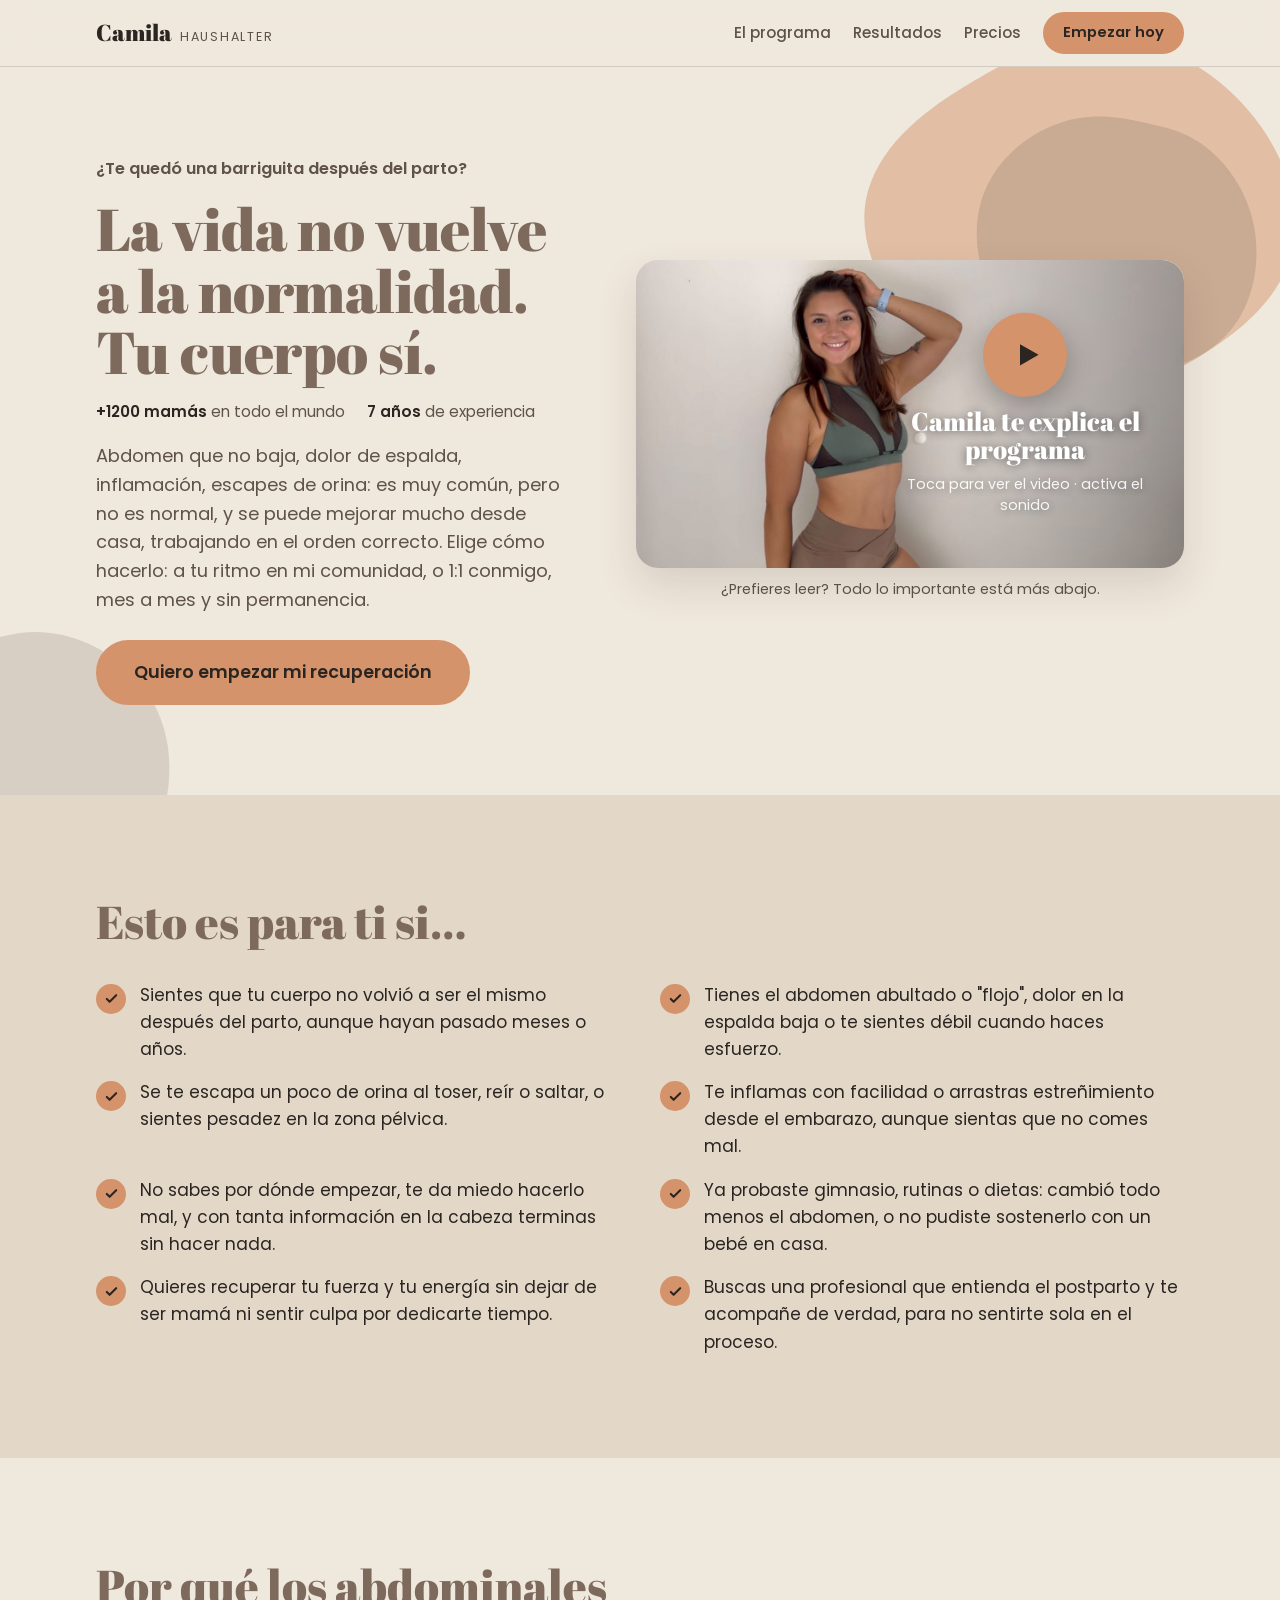
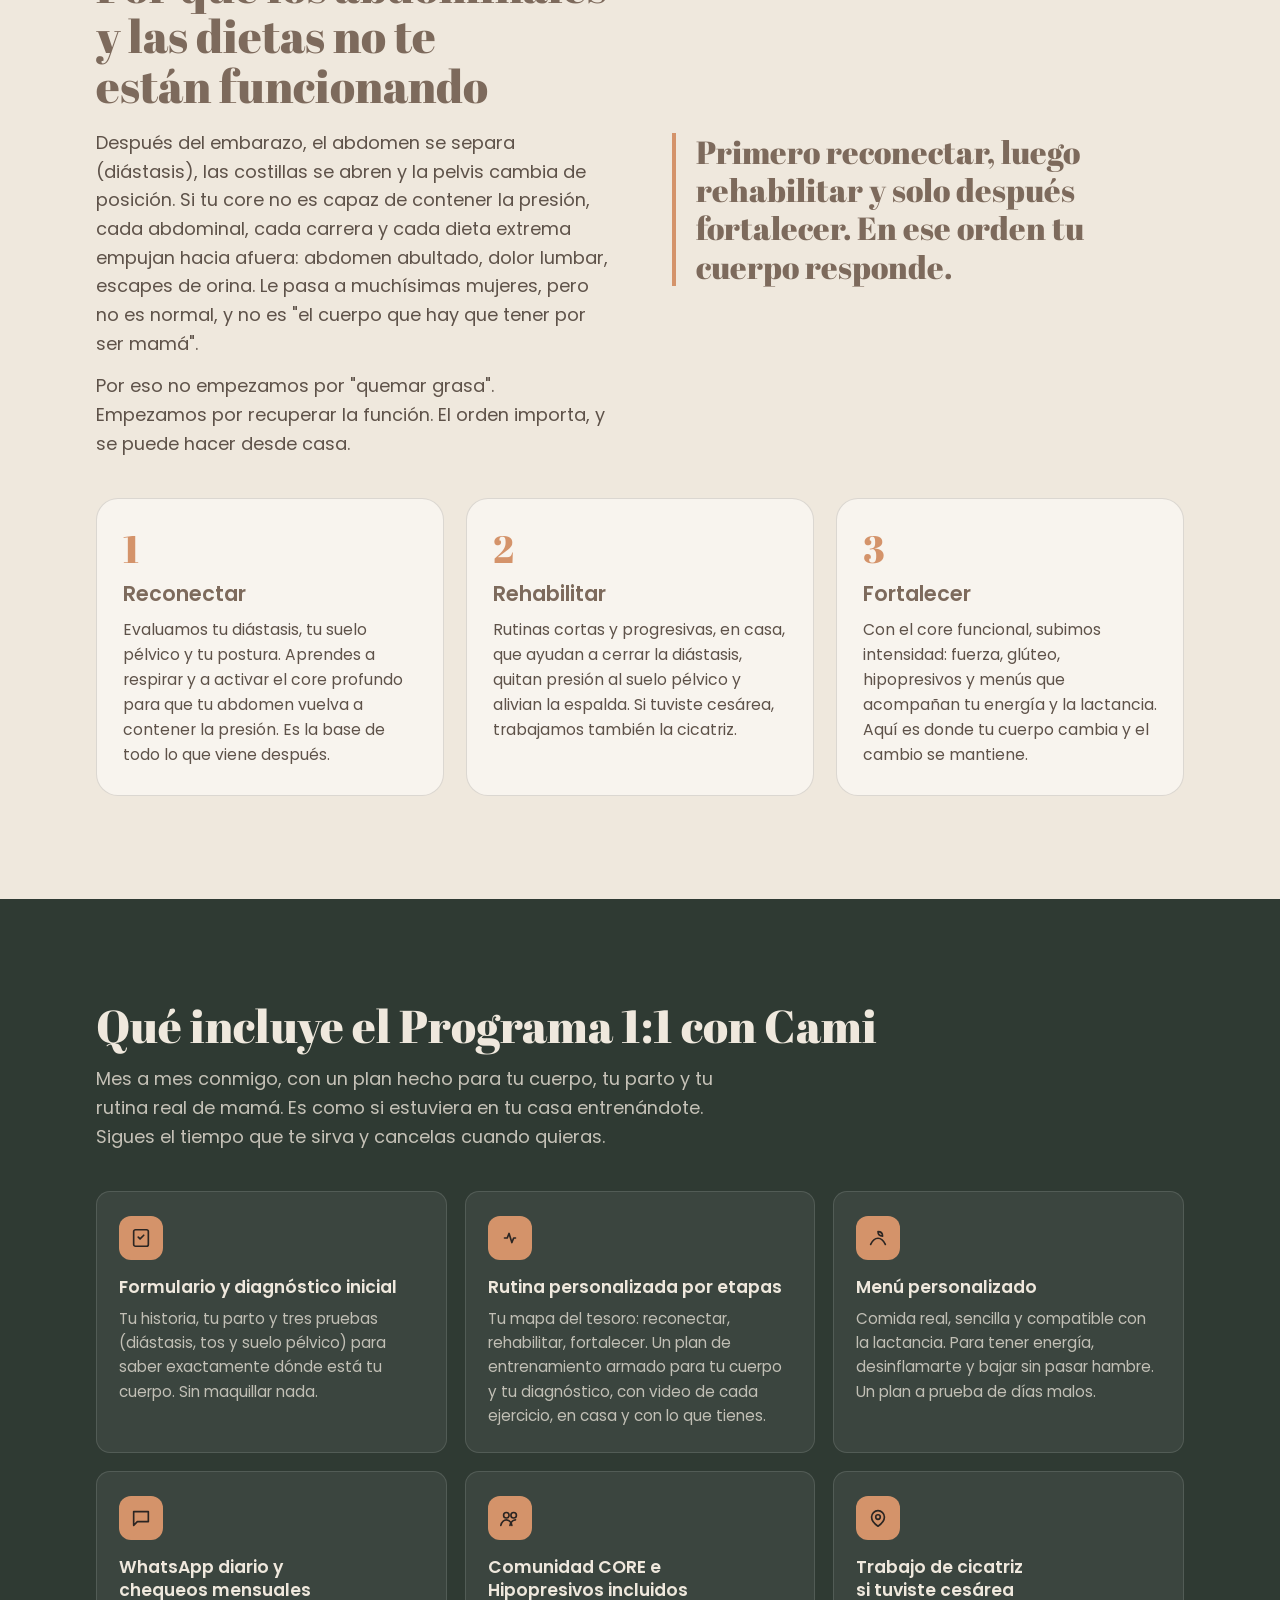
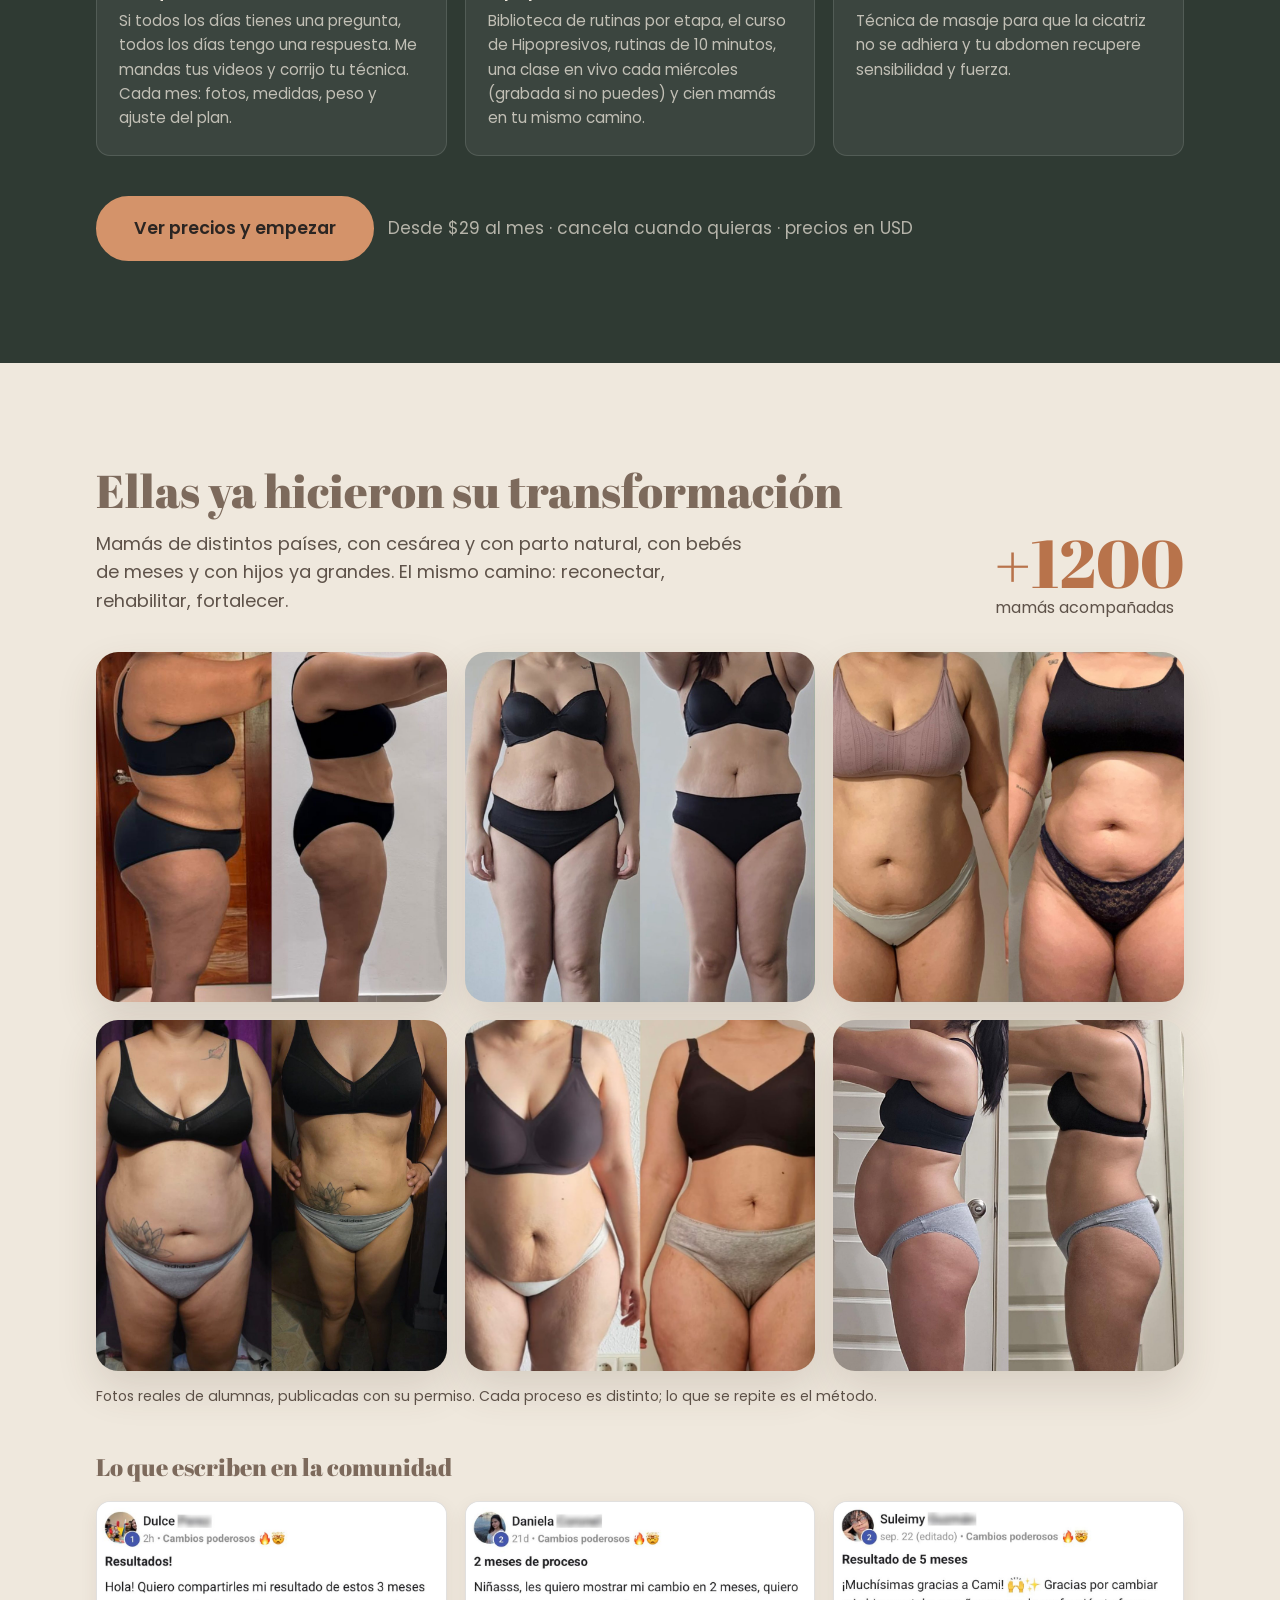
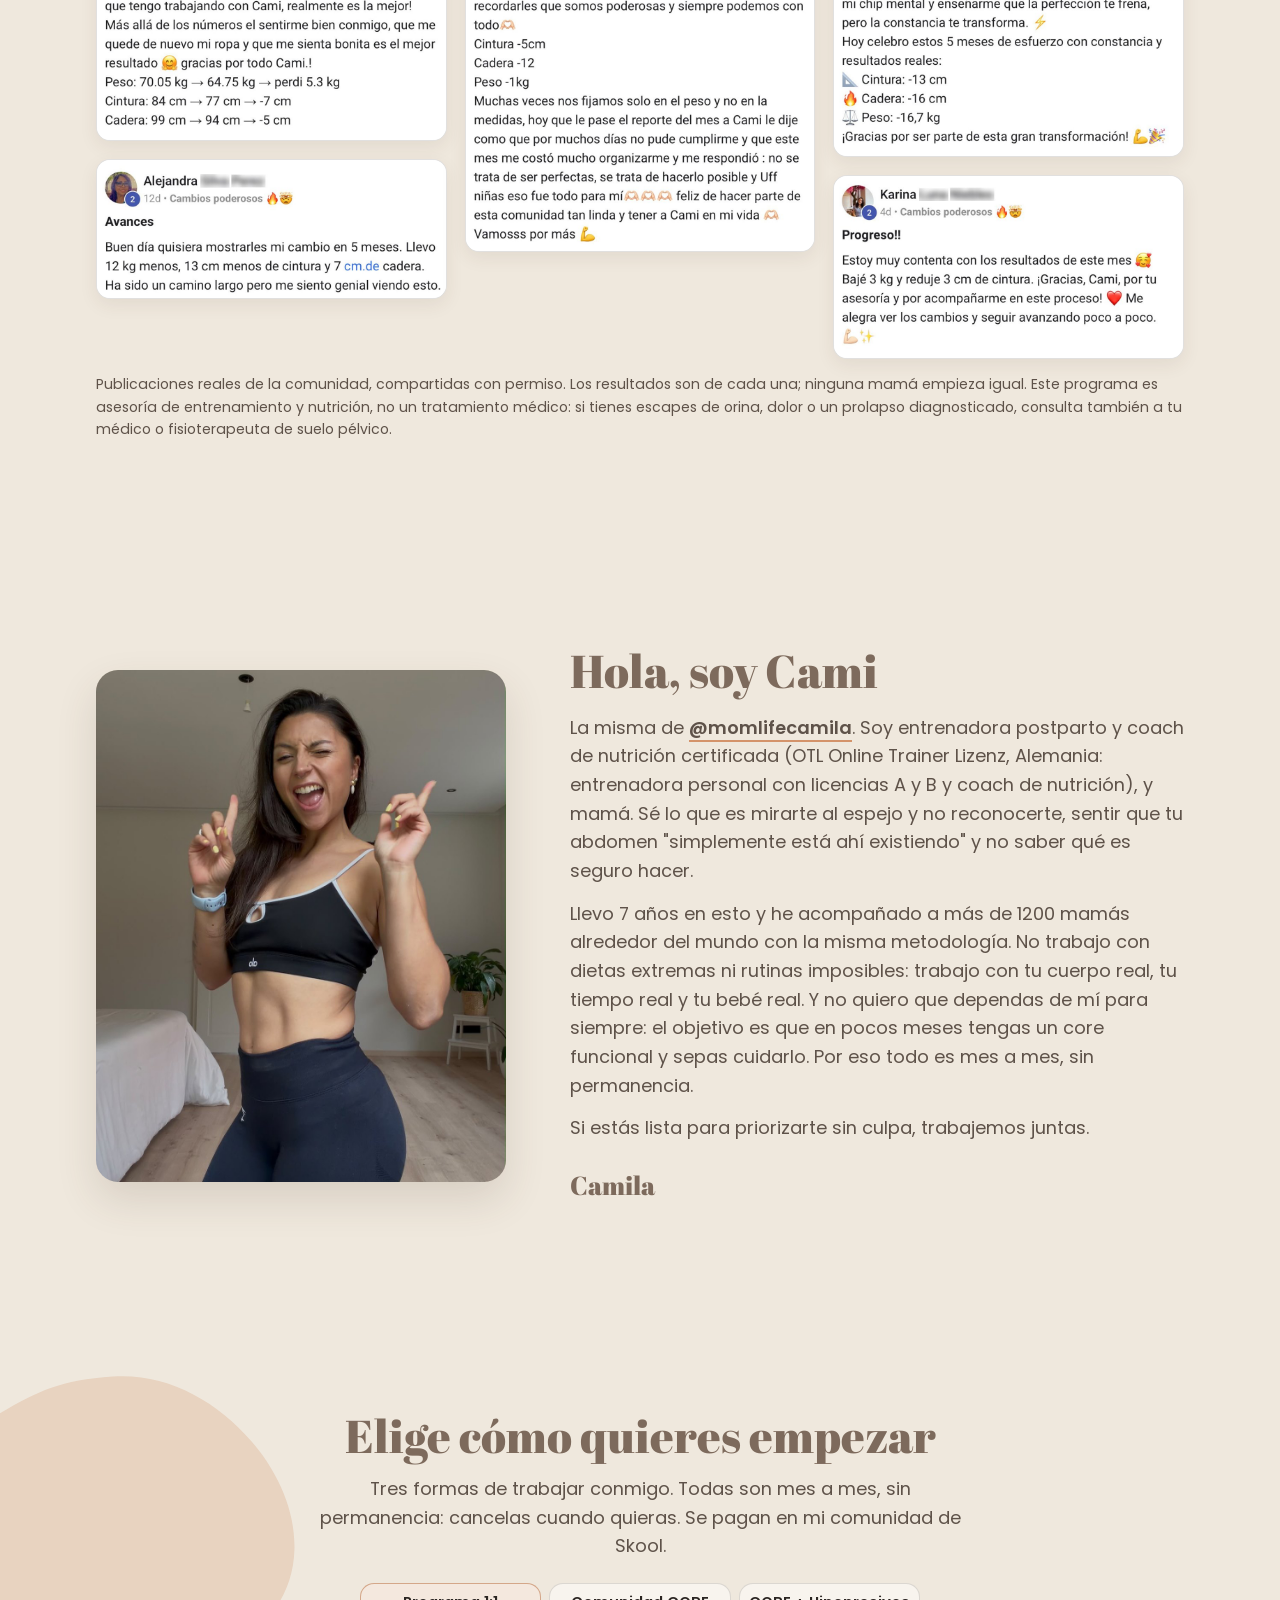
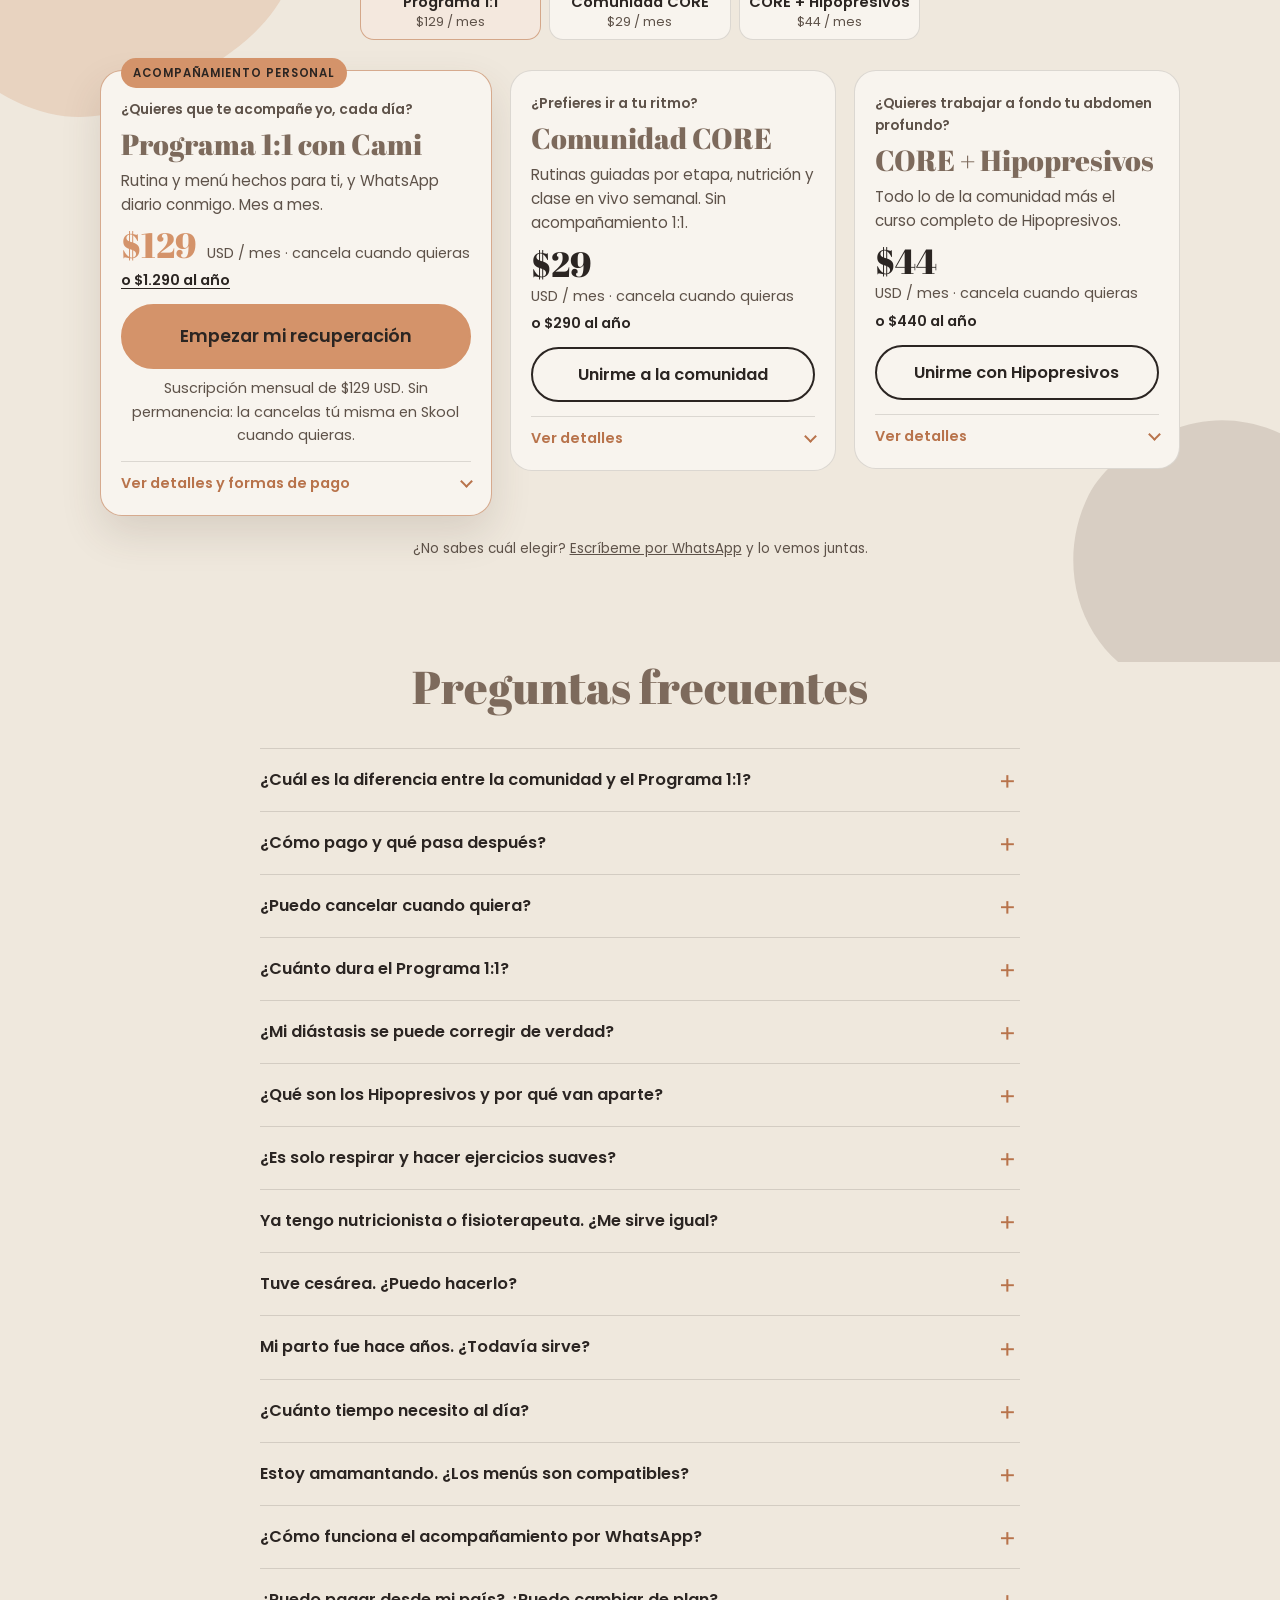
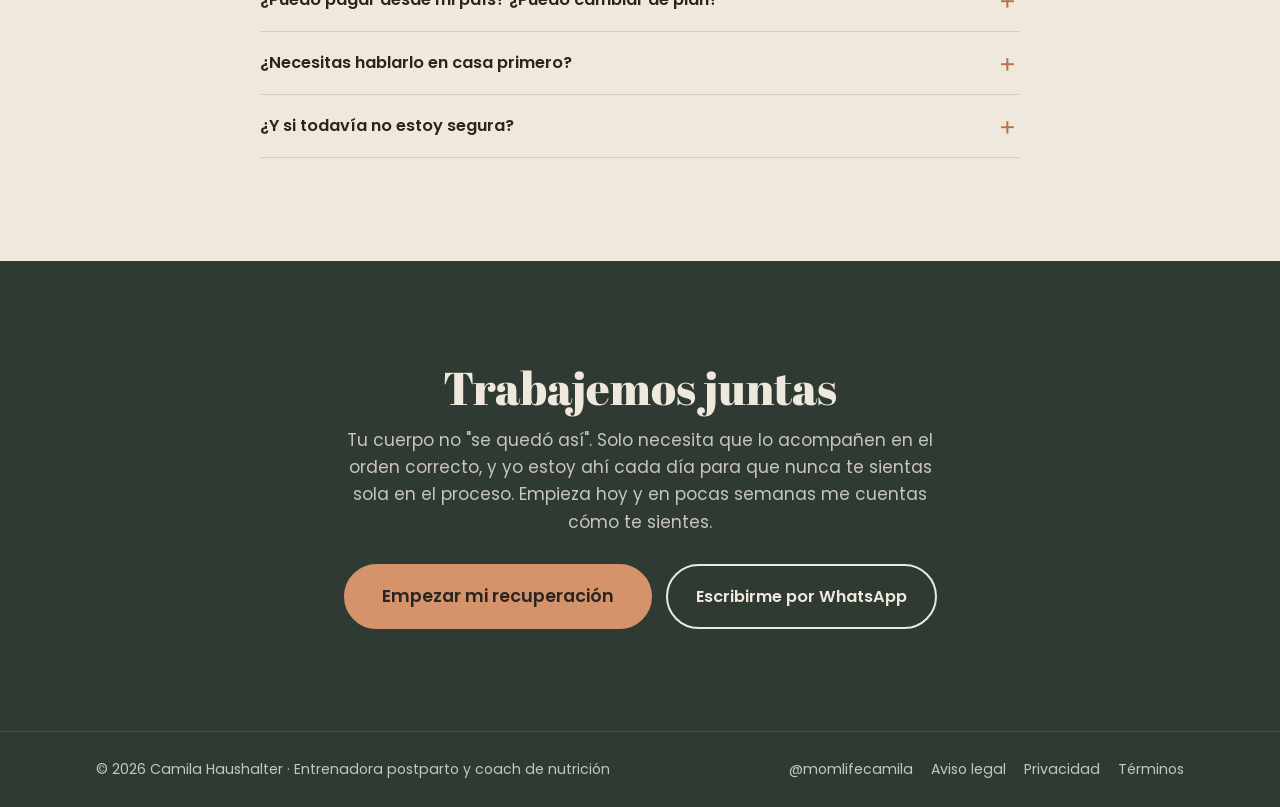
==== commit 4709125f: "Neues Modell 05.11.: CORE 29 / CORE+Hipo 44 / 1:1 129 pro Monat (Jahr = 10 Monate), Cita-Kachel aus," ====
--- a/index.html
+++ b/index.html
@@ -3,15 +3,15 @@
 <head>
 <meta charset="utf-8">
 <meta name="viewport" content="width=device-width, initial-scale=1, viewport-fit=cover">
-<title>Camila Haushalter · Plan Trimestral</title>
+<title>Camila Haushalter · Recuperación postparto</title>
 <meta name="claude:viewport-fit-sides" content="cover">
-<meta name="description" content="Recupera tu cuerpo después del parto con un programa 1:1 de 3 meses: diagnóstico, rutina y menú personalizados y acompañamiento diario por WhatsApp con Camila Haushalter, entrenadora postparto y coach de nutrición.">
+<meta name="description" content="Recupera tu cuerpo después del parto: comunidad con rutinas y nutrición desde $29 al mes, o 1:1 con Camila Haushalter mes a mes. Cancela cuando quieras.">
 <!-- OG/WhatsApp-Vorschau: og:image und og:url brauchen ABSOLUTE URLs. Domain: momlifecamila.com (Cloudflare Registrar, gekauft 27.10.2026). -->
 <link rel="canonical" href="https://momlifecamila.com/">
 <meta property="og:type" content="website">
 <meta property="og:url" content="https://momlifecamila.com/">
-<meta property="og:title" content="Recupera tu cuerpo después del parto · Plan Trimestral 1:1 con Camila">
-<meta property="og:description" content="3 meses conmigo: diagnóstico, rutina y menú hechos para ti, y una respuesta mía cada día por WhatsApp. Pago único o en 2 cuotas.">
+<meta property="og:title" content="Recupera tu cuerpo después del parto · Camila Haushalter">
+<meta property="og:description" content="Comunidad con rutinas y nutrición desde $29 al mes, o 1:1 conmigo mes a mes: rutina y menú hechos para ti y WhatsApp diario. Sin permanencia: cancelas cuando quieras.">
 <meta property="og:image" content="https://momlifecamila.com/assets/og.jpg">
 <meta property="og:image:width" content="1200">
 <meta property="og:image:height" content="630">
@@ -158,6 +158,37 @@
 @media (max-width:560px){
   .guide{position:fixed;left:0;right:0;bottom:0;top:auto;margin:0;width:100%;border-radius:22px 22px 0 0;padding:22px 18px calc(18px + env(safe-area-inset-bottom,0px));max-height:92vh;overflow:auto}
 }
+/* Quiz beim Einstieg (Hausi 05.11.): 3 Fragen, verzweigt nach Frage 1, Ergebnis = empfohlene Kachel. Schalter: CAMI_CONFIG.quiz.activo, ?quiz=1 / ?quiz=0 */
+.quiz{border:0;border-radius:22px;padding:0;width:min(520px,calc(100% - 24px));max-width:100%;background:var(--surface);color:var(--ink);box-shadow:0 30px 80px rgba(0,0,0,.35);font-family:var(--body);overflow:hidden}
+.quiz::backdrop{background:rgba(31,38,34,.7);backdrop-filter:blur(4px)}
+.quiz .qin{padding:24px 24px 22px}
+.quiz .qtop{display:flex;align-items:center;justify-content:space-between;gap:12px;margin-bottom:14px}
+.quiz .qdots{display:flex;gap:6px}
+.quiz .qdots i{width:22px;height:5px;border-radius:999px;background:var(--line)}
+.quiz .qdots i.on{background:var(--clay)}
+.quiz .qskip{border:0;background:transparent;color:var(--ink-2);font:inherit;font-size:.86rem;cursor:pointer;text-decoration:underline;text-underline-offset:3px;padding:6px 0}
+.quiz .qk{margin:0 0 6px;font-size:.78rem;letter-spacing:.14em;text-transform:uppercase;color:var(--clay-deep);font-weight:600}
+.quiz h2{font-family:var(--display);font-weight:400;font-size:1.55rem;line-height:1.12;margin:0 0 18px;color:var(--cocoa)}
+.quiz .qopts{display:grid;gap:10px;margin:0;padding:0;list-style:none}
+.quiz .qopt{display:flex;align-items:center;gap:14px;width:100%;text-align:left;padding:14px 16px;border:2px solid var(--line);border-radius:var(--radius-s);background:var(--surface-2);color:var(--ink);font:inherit;font-size:.98rem;line-height:1.35;cursor:pointer;transition:border-color .15s ease,background .15s ease}
+.quiz .qopt:hover,.quiz .qopt:focus-visible{border-color:var(--clay);background:color-mix(in srgb,var(--clay) 12%,var(--surface-2))}
+.quiz .qopt .qi{flex:0 0 36px;width:36px;height:36px;border-radius:50%;background:color-mix(in srgb,var(--clay) 22%,var(--surface));display:grid;place-items:center;font-size:1.15rem}
+.quiz .qback{margin-top:14px;border:0;background:transparent;color:var(--ink-2);font:inherit;font-size:.88rem;cursor:pointer;padding:6px 0}
+.quiz .qres{text-align:left}
+.quiz .qres .qplan{font-family:var(--display);font-size:1.9rem;line-height:1.1;color:var(--clay-deep);margin:4px 0 6px}
+.quiz .qres .qprice{font-weight:600;margin:0 0 12px}
+.quiz .qres .qwhy{margin:0 0 18px;color:var(--ink-2);font-size:.96rem;line-height:1.5}
+.quiz .qres .btn{width:100%;justify-content:center}
+.quiz .qalt{margin:12px 0 0;text-align:center;font-size:.9rem}
+.quiz .qalt button{border:0;background:transparent;color:var(--ink-2);font:inherit;cursor:pointer;text-decoration:underline;text-underline-offset:3px}
+.quiz .qnote{margin:12px 0 0;font-size:.8rem;color:var(--ink-2);line-height:1.45}
+@media (max-width:560px){
+  .quiz{position:fixed;left:0;right:0;bottom:0;top:auto;margin:0;width:100%;border-radius:22px 22px 0 0;max-height:94vh;overflow:auto}
+  .quiz .qin{padding:20px 18px calc(18px + env(safe-area-inset-bottom,0px))}
+}
+.tier.rec{border-color:var(--clay);box-shadow:var(--shadow)}
+.tier.rec .badge.rec-badge{background:var(--moss);color:var(--moss-ink)}
+.tiers.has-rec .tier{order:2}.tiers.has-rec .tier.rec{order:1}
 /* Autoplay (stumm) + Ton-Schalter: Browser erlauben Autostart nur ohne Ton. Der Knopf schaltet den Ton ein und startet von vorn. */
 .video video.auto{position:absolute;inset:0;width:100%;height:100%;background:#000;z-index:2}
 .video .unmute{position:absolute;left:50%;bottom:12px;transform:translateX(-50%);z-index:3;display:inline-flex;align-items:center;gap:9px;max-width:calc(100% - 24px);padding:11px 18px;border:0;border-radius:999px;background:rgba(43,37,34,.82);color:#fff;font-family:var(--body);font-weight:600;font-size:clamp(.86rem,1.4vw,1rem);line-height:1.2;cursor:pointer;box-shadow:0 8px 24px rgba(0,0,0,.35);backdrop-filter:blur(6px);-webkit-backdrop-filter:blur(6px);animation:pulse 1.8s ease-in-out infinite}
@@ -239,7 +270,7 @@
 .price-sec .wrap{position:relative;z-index:1}
 .price-intro{text-align:center;max-width:62ch;margin:0 auto 30px}
 .price-intro .lead{margin:14px auto 0}
-/* Drei Kacheln: 1:1 (hervorgehoben), Comunidad CORE, Cita – kompakt, Details aufklappbar (Hausi 28.10.: Alternativen sofort sichtbar) */
+/* Drei Kacheln: 1:1 (hervorgehoben), Comunidad CORE, CORE + Hipopresivos – kompakt, Details aufklappbar (Hausi 28.10.: Alternativen sofort sichtbar; Cita-Kachel nur mit citaUrl) */
 .tiers{display:grid;grid-template-columns:1.2fr 1fr 1fr;gap:18px;max-width:1080px;margin:0 auto;align-items:start}
 .tier{position:relative;background:var(--surface);border:1px solid var(--line);border-radius:var(--radius);padding:22px 20px 14px;display:flex;flex-direction:column;gap:8px;scroll-margin-top:84px}
 .tier-nav{display:grid;grid-template-columns:repeat(3,1fr);gap:8px;max-width:560px;margin:22px auto 0}
@@ -259,15 +290,17 @@
 .tier .pr .u{font-size:.9rem;color:var(--ink-2)}
 .tier .pr .alt-pay{font-weight:600;color:var(--ink)}
 .tier .ref{font-size:.8rem;color:var(--ink-2);margin:0}
-/* Black-Friday-Kampagne (Hausi 30.10.): Herz-Störer, Leiste unter dem Header, Preisleiter in der 1:1-Kachel */
-.bf-bar{display:block;background:var(--ink);color:var(--bg);text-decoration:none;border-top:1px solid var(--line)}
+/* Black-Friday-Aktion (Hausi 30.10., umgeplant 05.11.): Herz-Störer, Leiste unter dem Header, Aktionspreise in allen drei Kacheln */
+.bf-bar{display:block;background:var(--moss);color:var(--moss-ink);text-decoration:none;border-top:1px solid rgba(255,255,255,.08)}
 .bf-bar .in{max-width:1180px;margin:0 auto;padding:8px 20px;display:flex;align-items:center;flex-wrap:wrap;gap:4px 12px;font-size:.9rem;line-height:1.25}
 .bf-bar #bfText{display:contents}
 .bf-bar .bf-lbl{flex:1 1 0;min-width:0}
-.bf-bar .bf-heart{width:20px;height:20px;flex-shrink:0;color:var(--clay);animation:beat 1.6s ease-in-out infinite}
-.bf-bar b{color:var(--clay);font-weight:700}
-.bf-bar .bf-time{font-variant-numeric:tabular-nums;white-space:nowrap;font-size:1.35rem;font-weight:700;color:#fff;letter-spacing:.02em;line-height:1.1}
-.bf-bar .bf-go{margin-left:auto;font-weight:600;white-space:nowrap;color:var(--clay)}
+.bf-bar .bf-heart{width:20px;height:20px;flex-shrink:0;color:#E0A27D;animation:beat 1.6s ease-in-out infinite}
+.bf-bar b{color:#E0A27D;font-weight:700}
+.bf-bar .bf-time{font-variant-numeric:tabular-nums;white-space:nowrap;font-size:1.35rem;font-weight:700;color:#FFF7EE;letter-spacing:.02em;line-height:1.1}
+.bf-bar .bf-go{margin-left:auto;font-weight:600;white-space:nowrap;color:#E0A27D}
+.bf-bar.bf-mini .bf-lbl{flex:0 0 auto}
+.sr-only{position:absolute;width:1px;height:1px;overflow:hidden;clip:rect(0 0 0 0);white-space:nowrap}
 @keyframes beat{0%,100%{transform:scale(1)}50%{transform:scale(1.18)}}
 .bf-fly{position:fixed;left:50%;bottom:-90px;z-index:40;width:72px;height:72px;margin-left:-36px;color:var(--clay);pointer-events:none;filter:drop-shadow(0 10px 22px rgba(0,0,0,.28));animation:fly 1.7s cubic-bezier(.25,.8,.35,1) forwards}
 @keyframes fly{0%{transform:translateY(0) scale(.7) rotate(-8deg);opacity:0}12%{opacity:1}70%{opacity:1}100%{transform:translateY(calc(-100vh - 20px)) scale(.45) rotate(6deg);opacity:0}}
@@ -282,8 +315,9 @@
 .bf-pv button{border:1px solid var(--line);background:var(--bg);color:var(--ink);border-radius:999px;padding:5px 10px;font:inherit;cursor:pointer}
 .bf-pv button.on{background:var(--ink);color:var(--bg);border-color:var(--ink)}
 @media (prefers-reduced-motion:reduce){.bf-fly,.bf-bar .bf-heart,.tier .pr .n.new i{animation:none}}
-@media (max-width:560px){.bf-bar .in{padding:8px 14px;font-size:.82rem;gap:2px 8px}.bf-bar .bf-go{display:none}.bf-bar .bf-time{width:100%;padding-left:28px;font-size:1.5rem}}
-body.bf-on .tier{scroll-margin-top:136px}  /* Leiste macht den Header höher */
+@media (max-width:560px){.bf-bar .in{padding:8px 14px;font-size:.82rem;gap:2px 8px}.bf-bar .bf-go{display:none}.bf-bar .bf-time{width:100%;padding-left:28px;font-size:1.5rem}.bf-bar.bf-mini .bf-time{width:auto;padding-left:0}.bf-bar.bf-mini .bf-lbl{flex:0 0 auto;font-size:.95rem}}
+#precios,#programa,#resultados{scroll-margin-top:84px}
+body.bf-on .tier,body.bf-on #precios,body.bf-on #programa,body.bf-on #resultados{scroll-margin-top:160px}  /* Leiste macht den Header höher */
 .tier > .btn{width:100%;justify-content:center;margin-top:4px}
 .tier .pay-note{text-align:center;margin:0}
 .tier .pay-warn{margin:0}
@@ -350,36 +384,34 @@
 /* Footer */
 footer{background:var(--moss);color:var(--moss-ink);border-top:1px solid rgba(255,255,255,.12)}
 footer .wrap{padding-block:26px;display:flex;flex-wrap:wrap;justify-content:space-between;gap:12px 24px;font-size:.88rem;opacity:.8}
-footer a{color:inherit;text-decoration:none;margin-left:18px}
+footer a{color:inherit;text-decoration:none;margin-left:18px;white-space:nowrap;display:inline-block}
 footer a:hover{text-decoration:underline}
 @media (prefers-reduced-motion:reduce){html{scroll-behavior:auto}.btn{transition:none}}
 </style>
 
 <!-- ============================================================
   KONFIGURATION (für Hausi) – alle Links an EINER Stelle eintragen.
+  Stufen seit 05.11.2026 (Skool „Niveles“, alles monatlich kündbar, Jahr = 10 Monatspreise):
+    Estándar = Comunidad CORE 29 $/Monat (290/Jahr) · Premium = CORE + Hipopresivos 44 $/Monat (440/Jahr) ·
+    VIP = Programa 1:1 129 $/Monat (1.290/Jahr). Die Cita wird nicht mehr in Skool verkauft (citaUrl leer = Kachel aus).
   Skool hat keine eigenen Checkout-Links pro Preis, aber der Stufenwähler
   /plans nimmt ?tier=vip|premium|standard entgegen (im Seitencode von Skool
   geprüft 27.10.: router.query.tier → Stufe vorwählen; bei eingeloggten
   Nutzerinnen öffnet sich direkt der Kauf-Dialog, bei ausgeloggten greift es
   nach der Kontoerstellung). Deshalb zeigen die Kauf-Buttons auf /plans mit
-  der passenden Stufe, und die Seite sagt daneben, welche Stufe/Option zu
-  wählen ist (die *Hint-Texte). skoolUrl (Infoseite) bleibt als Fallback.
+  der passenden Stufe, und der Kauf-Wegweiser sagt, welche Stufe/Option zu
+  wählen ist. skoolUrl (Infoseite) bleibt als Fallback.
   Leere Video-/Legal-Links blenden das jeweilige Element aus.
   ============================================================ -->
 <script>
 window.CAMI_CONFIG = {
   skoolUrl:     "https://www.skool.com/momlifecamila/about",  // Gruppen-Infoseite (Fallback, falls ein Link unten leer ist)
-  checkoutFull: "https://www.skool.com/momlifecamila/plans?tier=vip",       // Plan Trimestral – Pago completo 347 USD = Skool VIP → anual
-  checkout2x:   "https://www.skool.com/momlifecamila/plans?tier=vip",       // Plan Trimestral – 2 cuotas de 174 USD = Skool VIP → mensual (nach der 2. Zahlung kündigt das Team)
-  comunidadUrl: "https://www.skool.com/momlifecamila/plans?tier=premium",   // Comunidad CORE = Skool Premium (29/mes o 119/año)
-  citaUrl:      "https://www.skool.com/momlifecamila/plans?tier=standard",  // Cita de evaluación 29 USD = Skool Estándar (Cita + 2 semanas). Alternativ whatsappUrl eintragen, wenn erst persönlich gesprochen werden soll.
+  vipUrl:       "https://www.skool.com/momlifecamila/plans?tier=vip",       // Programa 1:1 = Skool VIP (129/mes o 1.290/año)
+  premiumUrl:   "https://www.skool.com/momlifecamila/plans?tier=premium",   // CORE + Hipopresivos = Skool Premium (44/mes o 440/año)
+  comunidadUrl: "https://www.skool.com/momlifecamila/plans?tier=standard",  // Comunidad CORE = Skool Estándar (29/mes o 290/año)
+  citaUrl:      "",  // Cita de evaluación: seit 05.11. nicht mehr in Skool. Leer = Kachel ausgeblendet. Später: Stripe-Zahlungslink (29 $) hier eintragen → Kachel erscheint wieder.
   guiaCompra: true,  // true = beim Klick auf „Empezar“/„Unirme“ erscheint erst ein kurzer Wegweiser (nachgebaute Skool-Tableiste mit markierter Stufe + 3 Schritte), dann der Absprung zu Skool. Grund: Skool wählt die Stufe ohne Konto nicht vor. false = direkt zu Skool.
-  // Hinweis: 3 × 130 USD gibt es nicht mehr (Entscheidung 22.10.2026, Skool bietet die Option nicht).
-  // Hinweise, welche Stufe/Option die Kundin in Skool wählt (werden unter dem jeweiligen Button angezeigt):
-  hintFull:   "En Skool, en la pestaña VIP elige anual («/year», US$ 347). Es un pago único que cubre los 3 meses completos, sin renovación.",
-  hint2x:     "En Skool, en la pestaña VIP elige mensual («/month», US$ 174). Son solo 2 cobros; después no se cobra nada más.",
-  hintSkool:  "En Skool, en la pestaña Premium elige mensual (US$ 29) o anual (US$ 119). El curso de Hipopresivos se compra aparte (US$ 25).",
-  hintCita:   "En Skool, en la pestaña Estándar («Standard»): US$ 29 una sola vez (Skool lo muestra como «/year», pero no se renueva). No lo confundas con Premium de US$ 29/mes: ese es la Comunidad CORE, sin cita.",
+  precios: { standard: 29, premium: 44, vip: 129 },   // Monatspreise (USD) – müssen mit Skool übereinstimmen. Jahrespreis = 10 × Monat (wird gerechnet).
   whatsappUrl:  "https://wa.me/4917623749515?text=Hola%20Cami%2C%20vengo%20de%20tu%20p%C3%A1gina%20web%20y%20quiero%20informaci%C3%B3n%20sobre%20el%20Programa%201%3A1.",  // wa.me = offizieller WhatsApp-Link ohne Drittanbieter; Text ist vorbelegt
   instagramUrl: "https://www.instagram.com/momlifecamila/",
   videoFile: "assets/video.mp4",  // Selbst gehostetes Video (empfohlen: keine YouTube-Cookies, kein Drittanbieter). Leer lassen, wenn stattdessen videoEmbedUrl genutzt wird.
@@ -387,30 +419,28 @@
   videoEmbedUrl: "",  // Alternative: "https://www.youtube-nocookie.com/embed/VIDEO_ID" oder "https://player.vimeo.com/video/VIDEO_ID?dnt=1"
   videoMostrarSinUrl: true,  // true = ohne Video bleibt das Vorschaubild als Platzhalter („Video en producción") sichtbar; false = Player ausblenden
   legalUrl: "aviso-legal.html", privacyUrl: "privacidad.html", termsUrl: "terminos.html",  // Impressum, Datenschutz, AGB (liegen im selben Ordner, Betreiberdaten eingetragen 26.10.)
-  // Launch-Mechanik (siehe Doc „Plan de lanzamiento · Noviembre"). Wöchentlich pflegen. Nicht zusammen mit bf.activo nutzen (precioHasta/cuposTotal>0 würden von der Black-Friday-Logik überschrieben).
-  cuposTotal: 0,             // wie viele neue 1:1-Mamás Camila im Monat annimmt. 0 = Cupos-Zeilen ausgeblendet (Entscheidung Hausi 27.10.: Knappheit erst, wenn das Projekt größer ist)
+  // Cupos (1:1-Plätze): 0 = Zeilen ausgeblendet (Entscheidung Hausi 27.10.: Knappheit erst, wenn das Projekt größer ist). Nicht zusammen mit bf.activo nutzen.
+  cuposTotal: 0,             // wie viele neue 1:1-Mamás Camila im Monat annimmt
   cuposRestantes: 10,        // nach jeder Buchung um 1 verringern. Bei 0 wird der Kaufbutton zur Warteliste (WhatsApp)
   cuposMes: "noviembre",     // Monat, für den die Cupos gelten
-  precioHasta: "",           // optional: Datum, bis zu dem der Seitenpreis 347 gilt. "" = ohne Datum (Standard, Preis bleibt 347)
   listaEsperaMes: "enero",   // Monat, der auf der Warteliste genannt wird
-  bonoActivo: true,          // false = Bonus komplett ausblenden
-  bonoHasta: "2026-11-30",   // festes Enddatum für alle, z. B. "2026-11-30" (bis 23:59 Ortszeit der Besucherin). Gesetzt = Countdown bis dahin, kein localStorage; hat Vorrang vor bonoHoras
-  bonoHoras: 0,              // 72-h-Modus pro Browser (localStorage). Seit 27.10. aus (UWG-Risiko, Entscheidung Hausi); nur nutzen, wenn bonoHasta leer ist
-  bonoTexto: "un mes de Comunidad CORE gratis al terminar el programa (valor $29 USD)",
-  // Black-Friday-Kampagne (Idee Hausi 30.10.; Mechanik siehe README „Black Friday"). activo:false = nichts davon sichtbar.
-  // Ab „desde" (Singles' Day) erscheint ein Herz-Störer mit Countdown bis „inicio" (Black Friday, 18:00 deutsche Zeit).
-  // Dann Preisleiter nur für den Plan 1:1 (pago único; 2 Raten in der Zeit ausgeblendet): Stufe 1 = precio1 für die ersten
-  // cupos1 Mamás, längstens fase1Min Minuten; Stufe 2 = precio2 bis inicio + fase1Min + fase2Horas; danach wieder 347.
-  // Die Preise in Skool muss das Team zu denselben Zeitpunkten von Hand umstellen – die Seite zeigt nur an.
-  // Live-Stand (Stufe 1 vorzeitig zu / Rest-Cupos) kommt aus bf.json neben der Seite, damit kein Deploy nötig ist.
+  bonoActivo: false,         // Launch-Bonus (ein Monat CORE gratis nach dem Programm) – seit 05.11. ohne Sinn, weil CORE im 1:1 enthalten ist und alles monatlich läuft
+  bonoHasta: "", bonoHoras: 0, bonoTexto: "",
+  // Quiz beim Einstieg (Hausi 05.11.): 3 Fragen (Frage 2 hängt von Frage 1 ab), Ergebnis = empfohlene Kachel, die dann oben steht.
+  // activo:false = nie von selbst; zum Testen ?quiz=1 an die Adresse hängen (?quiz=0 unterdrückt es). Erscheint je Browser-Sitzung/Tab nur einmal (sessionStorage).
+  quiz: { activo: false, retrasoMs: 600 },
+  // Black-Friday-Kampagne (Hausi 30.10., umgeplant 05.11. auf das neue Modell; Mechanik siehe README „Black Friday"). activo:false = nichts davon sichtbar.
+  // Ab „desde" (Singles' Day) erscheint ein Herz-Störer mit Countdown bis „inicio" (Black Friday, 18:00 deutsche Zeit), ohne Preis.
+  // Dann 24 Stunden lang drei Aktionspreise (Monat; Jahr = 10 × Monat), ohne Stückzahl-Grenze. Skool-Bestandsregel: wer in der Zeit
+  // abschließt, behält den Aktionspreis, solange das Abo läuft („te quedas con este precio mientras no canceles").
+  // Die Preise in Skool stellen zwei terminierte Aufgaben über Hausis Laptop um – die Seite zeigt nur an, und zwar erst, wenn
+  // bf.json neben der Seite bestätigt, dass Skool wirklich auf den Aktionspreisen steht (fail-safe).
   bf: {
-    activo: true,   // Entscheidung Hausi 30.10.: Kampagne läuft automatisch (Skool-Umstellung per terminierten Aufgaben über Hausis Laptop)
+    activo: true,
     desde:  "2026-11-11T00:00:00+01:00",
     inicio: "2026-11-27T18:00:00+01:00",
-    precio1: 249, cupos1: 10, fase1Min: 120,
-    precio2: 299, fase2Horas: 24,
-    mostrarHoraCierre: false,  // true = „hasta las 20:00 o hasta agotar cupos" + Countdown in Stufe 1; false = „cupos limitados · la oferta puede cerrarse en cualquier momento" (Entscheidung Hausi 30.10.)
-    mostrarCupos: false        // true = „Quedan X de 10" anzeigen – nur, wenn der Stand wirklich aus Skool gelesen wird (bf.json); nie geschätzt
+    horas: 24,
+    precios: { standard: 19, premium: 34, vip: 99 }   // Aktions-Monatspreise; Jahr = 10 × (190 / 340 / 990)
   }
 };
 </script>
@@ -509,9 +539,10 @@
         <span><strong>7 años</strong> de experiencia</span>
         <span id="heroCupos" hidden></span>
       </div>
-      <p class="lead">Abdomen que no baja, dolor de espalda, inflamación, escapes de orina: es muy común, pero no es normal, y se puede mejorar mucho desde casa, trabajando en el orden correcto. Tres meses 1:1 conmigo, con diagnóstico, rutina y menú hechos para ti.</p>
+      <p class="lead">Abdomen que no baja, dolor de espalda, inflamación, escapes de orina: es muy común, pero no es normal, y se puede mejorar mucho desde casa, trabajando en el orden correcto. Elige cómo hacerlo: a tu ritmo en mi comunidad, o 1:1 conmigo, mes a mes y sin permanencia.</p>
       <div class="cta">
-        <a class="btn btn-primary btn-lg" href="#precios">Quiero empezar mi recuperación</a>
+        <a class="btn btn-primary btn-lg" href="#precios" id="heroCta">Quiero empezar mi recuperación</a>
+        <button class="btn btn-ghost" type="button" id="quizBtn" hidden>¿Cuál es mi plan? · 3 preguntas</button>
       </div>
     </div>
     <div class="vcol">
@@ -566,8 +597,8 @@
 
 <section class="inc-sec">
   <div class="wrap pad">
-    <h2>Qué incluye el Plan Trimestral 1:1</h2>
-    <p class="lead" style="margin-top:14px">Tres meses conmigo, con un plan hecho para tu cuerpo, tu parto y tu rutina real de mamá. Es como si estuviera en tu casa entrenándote.</p>
+    <h2>Qué incluye el Programa 1:1 con Cami</h2>
+    <p class="lead" style="margin-top:14px">Mes a mes conmigo, con un plan hecho para tu cuerpo, tu parto y tu rutina real de mamá. Es como si estuviera en tu casa entrenándote. Sigues el tiempo que te sirva y cancelas cuando quieras.</p>
     <div class="inc-grid">
       <article class="inc"><div class="ic"><svg viewBox="0 0 24 24" fill="none" stroke="#2B2522" stroke-width="1.8" stroke-linecap="round" stroke-linejoin="round" aria-hidden="true"><path d="M9 11l2 2 4-4"/><rect x="4" y="3" width="16" height="18" rx="2"/></svg></div><h3>Formulario y diagnóstico inicial</h3><p>Tu historia, tu parto y tres pruebas (diástasis, tos y suelo pélvico) para saber exactamente dónde está tu cuerpo. Sin maquillar nada.</p></article>
       <article class="inc"><div class="ic"><svg viewBox="0 0 24 24" fill="none" stroke="#2B2522" stroke-width="1.8" stroke-linecap="round" stroke-linejoin="round" aria-hidden="true"><path d="M6 12h3l2-5 3 10 2-5h2"/></svg></div><h3>Rutina personalizada por etapas</h3><p>Tu mapa del tesoro: reconectar, rehabilitar, fortalecer. Un plan de entrenamiento armado para tu cuerpo y tu diagnóstico, con video de cada ejercicio, en casa y con lo que tienes.</p></article>
@@ -577,8 +608,8 @@
       <article class="inc"><div class="ic"><svg viewBox="0 0 24 24" fill="none" stroke="#2B2522" stroke-width="1.8" stroke-linecap="round" stroke-linejoin="round" aria-hidden="true"><path d="M12 21s-7-4.5-7-10a7 7 0 0114 0c0 5.5-7 10-7 10z"/><circle cx="12" cy="11" r="2.5"/></svg></div><h3>Trabajo de cicatriz si tuviste cesárea</h3><p>Técnica de masaje para que la cicatriz no se adhiera y tu abdomen recupere sensibilidad y fuerza.</p></article>
     </div>
     <div class="cta-row">
-      <a class="btn btn-primary btn-lg" href="#precios">Ver precio y empezar</a>
-      <span class="muted"><span data-bf-hide>Pago único o en 2 cuotas · </span><span data-bf-show hidden>Black Friday · </span>precios en USD</span>
+      <a class="btn btn-primary btn-lg" href="#precios">Ver precios y empezar</a>
+      <span class="muted"><span data-bf-hide>Desde $29 al mes · </span><span data-bf-show hidden>Oferta especial · </span>cancela cuando quieras · precios en USD</span>
     </div>
   </div>
 </section>
@@ -603,11 +634,11 @@
     <p class="muted" style="font-size:.88rem;margin-top:14px">Fotos reales de alumnas, publicadas con su permiso. Cada proceso es distinto; lo que se repite es el método.</p>
     <h3 class="shots-h">Lo que escriben en la comunidad</h3>
     <div class="shots">
-      <figure class="shot"><img src="assets/testimonio-4.jpg" alt="Post de Dulce en la comunidad: resultados de 3 meses con Cami, 5,3 kg y 7 cm de cintura menos" loading="lazy"></figure>
-      <figure class="shot"><img src="assets/testimonio-1.jpg" alt="Post de Alejandra: cambio en 5 meses, 12 kg, 13 cm de cintura y 7 cm de cadera menos" loading="lazy"></figure>
-      <figure class="shot"><img src="assets/testimonio-3.jpg" alt="Post de Daniela: 2 meses de proceso, 5 cm de cintura y 12 cm de cadera menos" loading="lazy"></figure>
-      <figure class="shot"><img src="assets/testimonio-5.jpg" alt="Post de Suleimy: resultado de 5 meses, 13 cm de cintura, 16 cm de cadera y 16,7 kg menos" loading="lazy"></figure>
-      <figure class="shot"><img src="assets/testimonio-2.jpg" alt="Post de Karina: progreso del mes, 3 kg y 3 cm de cintura menos" loading="lazy"></figure>
+      <figure class="shot"><img src="assets/testimonio-4.jpg" width="1000" height="682" alt="Post de Dulce en la comunidad: resultados de 3 meses con Cami, 5,3 kg y 7 cm de cintura menos" loading="lazy"></figure>
+      <figure class="shot"><img src="assets/testimonio-1.jpg" width="1000" height="398" alt="Post de Alejandra: cambio en 5 meses, 12 kg, 13 cm de cintura y 7 cm de cadera menos" loading="lazy"></figure>
+      <figure class="shot"><img src="assets/testimonio-3.jpg" width="1000" height="1002" alt="Post de Daniela: 2 meses de proceso, 5 cm de cintura y 12 cm de cadera menos" loading="lazy"></figure>
+      <figure class="shot"><img src="assets/testimonio-5.jpg" width="1000" height="730" alt="Post de Suleimy: resultado de 5 meses, 13 cm de cintura, 16 cm de cadera y 16,7 kg menos" loading="lazy"></figure>
+      <figure class="shot"><img src="assets/testimonio-2.jpg" width="1000" height="522" alt="Post de Karina: progreso del mes, 3 kg y 3 cm de cintura menos" loading="lazy"></figure>
     </div>
     <p class="muted" style="font-size:.88rem;margin-top:14px">Publicaciones reales de la comunidad, compartidas con permiso. Los resultados son de cada una; ninguna mamá empieza igual. Este programa es asesoría de entrenamiento y nutrición, no un tratamiento médico: si tienes escapes de orina, dolor o un prolapso diagnosticado, consulta también a tu médico o fisioterapeuta de suelo pélvico.</p>
   </div>
@@ -620,7 +651,7 @@
       <div>
         <h2>Hola, soy Cami</h2>
         <p class="lead">La misma de <a class="ig" id="igAbout" href="https://www.instagram.com/momlifecamila/" target="_blank" rel="noopener">@momlifecamila</a>. Soy entrenadora postparto y coach de nutrición certificada (OTL Online Trainer Lizenz, Alemania: entrenadora personal con licencias A y B y coach de nutrición), y mamá. Sé lo que es mirarte al espejo y no reconocerte, sentir que tu abdomen "simplemente está ahí existiendo" y no saber qué es seguro hacer.</p>
-        <p class="lead">Llevo 7 años en esto y he acompañado a más de 1200 mamás alrededor del mundo con la misma metodología. No trabajo con dietas extremas ni rutinas imposibles: trabajo con tu cuerpo real, tu tiempo real y tu bebé real. Y no quiero que te quedes eternamente pagándome: en tres meses sales con un core funcional y sabiendo cuidarlo.</p>
+        <p class="lead">Llevo 7 años en esto y he acompañado a más de 1200 mamás alrededor del mundo con la misma metodología. No trabajo con dietas extremas ni rutinas imposibles: trabajo con tu cuerpo real, tu tiempo real y tu bebé real. Y no quiero que dependas de mí para siempre: el objetivo es que en pocos meses tengas un core funcional y sepas cuidarlo. Por eso todo es mes a mes, sin permanencia.</p>
         <p class="lead">Si estás lista para priorizarte sin culpa, trabajemos juntas.</p>
         <p class="sig">Camila</p>
       </div>
@@ -634,25 +665,25 @@
   <div class="wrap pad">
     <div class="price-intro">
       <h2>Elige cómo quieres empezar</h2>
-      <p class="lead">Tres formas de trabajar conmigo. Todas se pagan en mi comunidad de Skool.</p>
+      <p class="lead">Tres formas de trabajar conmigo. Todas son mes a mes, sin permanencia: cancelas cuando quieras. Se pagan en mi comunidad de Skool.</p>
+      <p class="bf-line" id="bfLine" hidden style="text-align:left;margin:16px auto 0;max-width:62ch"></p>
       <nav class="tier-nav" aria-label="Las tres opciones">
-        <a href="#tier11"><b>Plan 1:1</b><span>$347 · 3 meses</span></a>
-        <a href="#tierCore"><b>Comunidad</b><span>$29 / mes</span></a>
-        <a href="#tierCita"><b>Cita</b><span>$29 · 45 min</span></a>
+        <a href="#tier11" data-chip="vip"><b>Programa 1:1</b><span>$129 / mes</span></a>
+        <a href="#tierCore" data-chip="standard"><b>Comunidad CORE</b><span>$29 / mes</span></a>
+        <a href="#tierHipo" data-chip="premium"><b>CORE + Hipopresivos</b><span>$44 / mes</span></a>
       </nav>
     </div>
 
-    <div class="tiers">
-      <article class="tier main" id="tier11">
+    <div class="tiers" id="tiers">
+      <article class="tier main" id="tier11" data-tier="vip">
         <span class="badge">Acompañamiento personal</span>
         <span class="tag">¿Quieres que te acompañe yo, cada día?</span>
-        <h3>Plan Trimestral 1:1</h3>
-        <p class="desc">3 meses conmigo: rutina y menú hechos para ti, y WhatsApp diario.</p>
-        <div class="pr"><span class="n">$347</span><span class="u" id="priceCur">USD · pago único</span><span class="u alt-pay">o 2 cuotas de $174</span></div>
-        <p class="bf-line" id="bfLine" hidden></p>
-        <p class="ref">Con arranque en llamada con Cami: $597 USD.</p>
+        <h3>Programa 1:1 con Cami</h3>
+        <p class="desc">Rutina y menú hechos para ti, y WhatsApp diario conmigo. Mes a mes.</p>
+        <div class="pr"><span class="n">$129</span><span class="u">USD / mes · cancela cuando quieras</span><span class="u alt-pay">o $1.290 al año</span></div>
+        <p class="ref" hidden></p>
         <a class="btn btn-primary btn-lg" id="buyBtn" href="https://www.skool.com/momlifecamila/plans?tier=vip">Empezar mi recuperación</a>
-        <p class="pay-note" id="payNote">Pago completo: $347 USD, una sola vez.</p>
+        <p class="pay-note" id="payNote">Suscripción mensual de $129 USD. Sin permanencia: la cancelas tú misma en Skool cuando quieras.</p>
         <p class="pay-warn" id="payWarn" hidden></p>
         <details class="dts">
           <summary><span class="lbl-closed">Ver detalles y formas de pago</span><span class="lbl-open">Ocultar detalles</span></summary>
@@ -662,15 +693,15 @@
               <li><svg viewBox="0 0 20 20" fill="none" stroke="#B8734B" stroke-width="2.2" stroke-linecap="round" stroke-linejoin="round" aria-hidden="true"><path d="M4 10.5l4 4 8-8"/></svg>Rutina personalizada por etapas</li>
               <li><svg viewBox="0 0 20 20" fill="none" stroke="#B8734B" stroke-width="2.2" stroke-linecap="round" stroke-linejoin="round" aria-hidden="true"><path d="M4 10.5l4 4 8-8"/></svg>Menú personalizado</li>
               <li><svg viewBox="0 0 20 20" fill="none" stroke="#B8734B" stroke-width="2.2" stroke-linecap="round" stroke-linejoin="round" aria-hidden="true"><path d="M4 10.5l4 4 8-8"/></svg>WhatsApp diario y chequeos mensuales</li>
-              <li><svg viewBox="0 0 20 20" fill="none" stroke="#B8734B" stroke-width="2.2" stroke-linecap="round" stroke-linejoin="round" aria-hidden="true"><path d="M4 10.5l4 4 8-8"/></svg>Comunidad CORE con clase en vivo semanal</li>
+              <li><svg viewBox="0 0 20 20" fill="none" stroke="#B8734B" stroke-width="2.2" stroke-linecap="round" stroke-linejoin="round" aria-hidden="true"><path d="M4 10.5l4 4 8-8"/></svg>Comunidad CORE e Hipopresivos incluidos</li>
             </ul>
             <div class="pay-options" role="radiogroup" aria-label="Forma de pago">
-              <label class="pay"><input type="radio" name="pay" id="payFull" value="full" checked autocomplete="off"><span><span class="pt">Pago completo</span><span class="pn">Un solo pago. La opción más económica.</span></span><span class="pp">$347 <small>USD</small></span></label>
-              <label class="pay"><input type="radio" name="pay" id="pay2x" value="2x" autocomplete="off"><span><span class="pt">2 cuotas</span><span class="pn">Una hoy y otra en un mes. Total $348 USD. Compromiso por el programa completo.</span></span><span class="pp">$174 <small>USD × 2</small></span></label>
+              <label class="pay"><input type="radio" name="pay" id="payMes" value="mes" checked autocomplete="off"><span><span class="pt">Mes a mes</span><span class="pn">Se renueva cada mes hasta que la canceles. Sin permanencia.</span></span><span class="pp" id="ppMes">$129 <small>USD / mes</small></span></label>
+              <label class="pay"><input type="radio" name="pay" id="payAnual" value="anual" autocomplete="off"><span><span class="pt">Año completo</span><span class="pn">Pagas 10 meses y tienes 12. Se renueva cada año hasta que la canceles.</span></span><span class="pp" id="ppAnual">$1.290 <small>USD / año</small></span></label>
             </div>
             <p class="pay-hint" id="payHint" hidden></p>
             <p class="pay-legal" id="payLegal">Al pagar en Skool aceptas los <a id="payTerms" href="terminos.html">Términos y condiciones</a> (incluida la información sobre tu derecho de desistimiento) y confirmas que has leído la <a id="payPrivacy" href="privacidad.html">Política de privacidad</a>.</p>
-            <p class="cupos" id="cuposLine">Cupos limitados: es acompañamiento 1:1 y solo tomo las mamás a las que puedo responder cada día.</p>
+            <p class="cupos" id="cuposLine" hidden></p>
             <p class="bono" id="bonoLine" hidden></p>
             <div class="trust">
               <span><svg viewBox="0 0 16 16" fill="none" stroke="currentColor" stroke-width="1.6" aria-hidden="true"><rect x="3" y="7" width="10" height="7" rx="1.5"/><path d="M5.5 7V5a2.5 2.5 0 015 0v2"/></svg>Pago seguro con tarjeta</span>
@@ -679,44 +710,53 @@
             </div>
             <ol class="steps" aria-label="Cómo funciona el pago">
               <li>Toca el botón: te lleva directo a los planes de mi comunidad en Skool. Asegúrate de estar en la pestaña <strong>VIP</strong> («Programa 1:1»).</li>
-              <li>Toca el botón de unirte a VIP y crea tu cuenta (nombre, correo y contraseña). Elige la opción que marcaste aquí: anual («/year») para el pago completo, mensual («/month») para las 2 cuotas.</li>
-              <li>Paga con tarjeta. Entras de inmediato y encuentras el enlace al formulario de inicio en el curso «Programa Trimestral 1:1».</li>
+              <li>Toca el botón de unirte a VIP y crea tu cuenta (nombre, correo y contraseña). Elige la opción que marcaste aquí: mensual («/month») o anual («/year»).</li>
+              <li>Paga con tarjeta. Entras de inmediato y encuentras el enlace al formulario de inicio en el curso «Programa 1:1».</li>
             </ol>
             <a class="btn btn-primary btn-lg" id="buyBtn2" href="https://www.skool.com/momlifecamila/plans?tier=vip">Empezar mi recuperación</a>
           </div>
         </details>
       </article>
 
-      <article class="tier" id="tierCore">
+      <article class="tier" id="tierCore" data-tier="standard">
         <span class="tag">¿Prefieres ir a tu ritmo?</span>
         <h3>Comunidad CORE</h3>
-        <p class="desc">Rutinas guiadas, nutrición y clase en vivo semanal. Sin 1:1.</p>
-        <div class="pr"><span class="n">$29</span><span class="u">USD / mes · cancela cuando quieras</span></div>
-        <a class="btn btn-ghost" id="skoolBtn" href="https://www.skool.com/momlifecamila/plans?tier=premium">Unirme a la comunidad</a>
+        <p class="desc">Rutinas guiadas por etapa, nutrición y clase en vivo semanal. Sin acompañamiento 1:1.</p>
+        <div class="pr"><span class="n">$29</span><span class="u">USD / mes · cancela cuando quieras</span><span class="u alt-pay">o $290 al año</span></div>
+        <p class="ref" hidden></p>
+        <a class="btn btn-ghost" id="skoolBtn" href="https://www.skool.com/momlifecamila/plans?tier=standard">Unirme a la comunidad</a>
         <details class="dts">
           <summary><span class="lbl-closed">Ver detalles</span><span class="lbl-open">Ocultar detalles</span></summary>
           <div class="dt">
-            <p>Rutinas guiadas por etapa, rutinas de 10 minutos, nutrición sencilla y una clase en vivo cada miércoles. Sin acompañamiento 1:1 ni respuesta a tus preguntas, pero con mi método para avanzar sola. Vive en Skool. También puedes pagar el año completo por $119 USD. El curso de Hipopresivos se compra aparte dentro de la comunidad (US$ 25).</p>
-            <p class="alt-hint" id="skoolHint" hidden></p>
+            <p>Rutinas guiadas por etapa (reconectar, rehabilitar, fortalecer), rutinas de 10 minutos, nutrición sencilla y una clase en vivo cada miércoles. Sin acompañamiento 1:1 ni respuestas individuales a tus preguntas, pero con mi método para avanzar sola y cien mamás en tu mismo camino. Vive en Skool. El año completo cuesta $290 USD: pagas 10 meses y tienes 12. El curso de Hipopresivos no está incluido: lo tienes en <a href="#tierHipo">CORE + Hipopresivos</a>.</p>
           </div>
         </details>
       </article>
 
-      <article class="tier" id="tierCita">
-        <span class="tag">¿Quieres hablar primero conmigo?</span>
-        <h3>Cita de evaluación</h3>
-        <p class="desc">Videollamada de 45 min + 2 semanas de acceso a los cursos.</p>
-        <div class="pr"><span class="n">$29</span><span class="u">USD · pago único</span></div>
-        <a class="btn btn-ghost" id="citaBtn" href="https://www.skool.com/momlifecamila/plans?tier=standard">Agendar mi cita</a>
+      <article class="tier" id="tierHipo" data-tier="premium">
+        <span class="tag">¿Quieres trabajar a fondo tu abdomen profundo?</span>
+        <h3>CORE + Hipopresivos</h3>
+        <p class="desc">Todo lo de la comunidad más el curso completo de Hipopresivos.</p>
+        <div class="pr"><span class="n">$44</span><span class="u">USD / mes · cancela cuando quieras</span><span class="u alt-pay">o $440 al año</span></div>
+        <p class="ref" hidden></p>
+        <a class="btn btn-ghost" id="hipoBtn" href="https://www.skool.com/momlifecamila/plans?tier=premium">Unirme con Hipopresivos</a>
         <details class="dts">
           <summary><span class="lbl-closed">Ver detalles</span><span class="lbl-open">Ocultar detalles</span></summary>
           <div class="dt">
-            <p>Evaluamos juntas tu diástasis, tu suelo pélvico y tu postura, y te digo con honestidad cuál es el mejor camino para ti. Incluye 2 semanas de acceso a todos los cursos; después sigues un año en la comunidad (feed y chat). Pago único; tienes 3 meses para agendar la cita.</p>
-            <p class="alt-hint" id="citaHint" hidden></p>
+            <p>La Comunidad CORE completa (rutinas por etapa, nutrición, clase en vivo semanal) más el curso de Hipopresivos: la técnica de respiración y postura que quita presión al suelo pélvico, ayuda a cerrar la diástasis y recoge el abdomen desde dentro. Ideal si tienes diástasis, escapes de orina o pesadez pélvica. El año completo cuesta $440 USD: pagas 10 meses y tienes 12.</p>
           </div>
         </details>
       </article>
-    </div>
+
+      <article class="tier" id="tierCita" data-tier="cita" hidden>
+        <span class="tag">¿Quieres hablar primero conmigo?</span>
+        <h3>Cita de evaluación</h3>
+        <p class="desc">Videollamada de 45 min para evaluar tu diástasis, tu suelo pélvico y tu postura.</p>
+        <div class="pr"><span class="n">$29</span><span class="u">USD · pago único</span></div>
+        <a class="btn btn-ghost" id="citaBtn" href="#">Agendar mi cita</a>
+      </article>
+    </div>
+    <p class="alt-hint" id="hablar" style="text-align:center;margin-top:22px">¿No sabes cuál elegir? <a id="waPrecios" href="https://wa.me/4917623749515?text=Hola%20Cami%2C%20vengo%20de%20tu%20p%C3%A1gina%20web%20y%20no%20s%C3%A9%20qu%C3%A9%20plan%20elegir." target="_blank" rel="noopener">Escríbeme por WhatsApp</a> y lo vemos juntas.</p>
   </div>
 </section>
 
@@ -724,20 +764,22 @@
   <div class="wrap pad" style="padding-top:0">
     <h2 style="text-align:center">Preguntas frecuentes</h2>
     <div class="faq">
-      <details><summary>¿Por qué aquí cuesta $<span data-price-full>347</span> y en llamada $597?</summary><div class="a">Porque aquí empiezas tú misma: pagas, llenas el formulario y con tus respuestas hago tu diagnóstico. Si prefieres que arranquemos con una videollamada conmigo, donde hago el diagnóstico contigo en vivo, ese acompañamiento extra es el Plan Trimestral con arranque en llamada, a $597 USD. El programa de los 3 meses es el mismo.</div></details>
-      <details><summary>¿Cómo pago y qué pasa después?</summary><div class="a">El pago se hace en mi comunidad en Skool: tocas el botón y llegas directo a los planes. En la pestaña <strong>VIP</strong> («Programa 1:1») eliges anual («/year») para el pago completo de $<span data-price-full>347</span> USD<span data-bf-hide> o mensual («/month») para las 2 cuotas de $174 USD</span>, creas tu cuenta (nombre, correo y contraseña) y pagas con tarjeta. Skool muestra el pago completo como «anual», pero es un pago único que cubre tus 3 meses y no se renueva. Al pagar entras de inmediato y encuentras el enlace al formulario de inicio en el curso «Programa Trimestral 1:1» dentro de la comunidad. Con tus respuestas y las tres pruebas hago tu diagnóstico, y en pocos días tienes tu rutina y tu menú personalizados. Desde ese momento me escribes por WhatsApp todos los días que lo necesites.</div></details>
+      <details><summary>¿Cuál es la diferencia entre la comunidad y el Programa 1:1?</summary><div class="a">En la <strong>Comunidad CORE</strong> ($29 al mes) avanzas sola con mi método: rutinas guiadas por etapa, nutrición y una clase en vivo cada miércoles. <strong>CORE + Hipopresivos</strong> ($44 al mes) suma el curso completo de Hipopresivos. En el <strong>Programa 1:1</strong> ($129 al mes) te acompaño yo: hago tu diagnóstico, armo tu rutina y tu menú para tu cuerpo y te respondo cada día por WhatsApp; la comunidad y los Hipopresivos van incluidos. Si no sabes cuál elegir, escríbeme por WhatsApp y lo vemos juntas.</div></details>
+      <details><summary>¿Cómo pago y qué pasa después?</summary><div class="a">El pago se hace en mi comunidad en Skool: tocas el botón y llegas directo a los planes. Eliges la pestaña de tu plan (Estándar = Comunidad CORE, Premium = CORE + Hipopresivos, VIP = Programa 1:1), tocas el botón de unirte, creas tu cuenta (nombre, correo y contraseña), eliges mensual («/month») o anual («/year») y pagas con tarjeta. Entras de inmediato. En el Programa 1:1 encuentras el enlace al formulario de inicio en el curso «Programa 1:1»; con tus respuestas y las tres pruebas hago tu diagnóstico, y en pocos días tienes tu rutina y tu menú personalizados. Desde ese momento me escribes por WhatsApp todos los días que lo necesites.</div></details>
+      <details><summary>¿Puedo cancelar cuando quiera?</summary><div class="a">Sí. Todos los planes son mes a mes (o año a año, si eliges el anual) y sin permanencia. Cancelas tú misma en Skool, en la configuración de tu membresía, o me escribes y lo hago yo. Conservas el acceso hasta el final del período que ya pagaste y no se cobra nada más.</div></details>
+      <details><summary>¿Cuánto dura el Programa 1:1?</summary><div class="a">Lo que tú necesites. La mayoría de las mamás ve cambios claros en el primer mes y consigue un core funcional en dos o tres; algunas siguen conmigo más tiempo para fortalecer. Como es mes a mes, decides tú cada mes, sin compromiso.</div></details>
       <details><summary>¿Mi diástasis se puede corregir de verdad?</summary><div class="a">En la mayoría de los casos mejora mucho. Es muy común, pero no es normal, y se trabaja con ejercicios desde casa en el orden correcto. Te lo digo con honestidad: hay un punto en el que la genética marca el límite, y cada cuerpo responde distinto, pero un abdomen funcional, sin dolor y más recogido es lo que buscamos y lo que la mayoría de mis mamás consigue. Si tienes un diagnóstico médico (por ejemplo prolapso o hernia), consulta también a tu médico o fisioterapeuta de suelo pélvico.</div></details>
+      <details><summary>¿Qué son los Hipopresivos y por qué van aparte?</summary><div class="a">Son ejercicios de respiración y postura que reducen la presión dentro del abdomen: ayudan a cerrar la diástasis, alivian el suelo pélvico y recogen la cintura desde dentro. Es un curso completo con su propia progresión, por eso lo ofrezco como plan aparte (CORE + Hipopresivos). En el Programa 1:1 ya está incluido.</div></details>
       <details><summary>¿Es solo respirar y hacer ejercicios suaves?</summary><div class="a">No. La respiración y la reconexión son la base de las primeras semanas. Después rehabilitamos y fortalecemos de verdad: fuerza, glúteo, hipopresivos. Muchas mamás que llegaron con escapes de orina han vuelto a correr.</div></details>
-      <details><summary>Ya tengo nutricionista o fisioterapeuta. ¿Me sirve igual?</summary><div class="a">Sí. Entrenamiento y nutrición son las dos patas de la misma mesa: si una cojea, el resultado se desequilibra. Aquí miro todo junto: cómo respiras, tu pelvis, tu postura, tu cicatriz y lo que comes.</div></details>
-      <details><summary>Tuve cesárea. ¿Puedo hacer el programa?</summary><div class="a">Sí. El programa está pensado también para cesárea: empezamos por la respiración y la activación profunda, trabajamos la cicatriz y progresamos según cómo responde tu cuerpo. Solo necesitas la autorización de tu médico para hacer ejercicio.</div></details>
+      <details><summary>Ya tengo nutricionista o fisioterapeuta. ¿Me sirve igual?</summary><div class="a">Sí. Entrenamiento y nutrición son las dos patas de la misma mesa: si una cojea, el resultado se desequilibra. En el 1:1 miro todo junto: cómo respiras, tu pelvis, tu postura, tu cicatriz y lo que comes.</div></details>
+      <details><summary>Tuve cesárea. ¿Puedo hacerlo?</summary><div class="a">Sí. El método está pensado también para cesárea: empezamos por la respiración y la activación profunda, trabajamos la cicatriz y progresamos según cómo responde tu cuerpo. Solo necesitas la autorización de tu médico para hacer ejercicio.</div></details>
       <details><summary>Mi parto fue hace años. ¿Todavía sirve?</summary><div class="a">Sí. La diástasis y la debilidad del suelo pélvico no se arreglan solas con el tiempo. Muchas de las mamás que acompaño tienen hijos de 2, 5 o 10 años y recuperan la función de su core con el mismo proceso.</div></details>
       <details><summary>¿Cuánto tiempo necesito al día?</summary><div class="a">Las rutinas son cortas y se adaptan a tu rutina real con tu bebé. No necesitas gimnasio ni equipo especial: trabajamos en casa con lo que tienes.</div></details>
-      <details><summary>Estoy amamantando. ¿Los menús son compatibles?</summary><div class="a">Sí. Los menús se diseñan para apoyar la lactancia y tu energía. Nada de dietas extremas ni de pasar hambre.</div></details>
-      <details><summary>¿Cómo funciona el acompañamiento por WhatsApp?</summary><div class="a">Durante los 3 meses tienes contacto directo conmigo: me envías dudas, fotos de tus comidas o videos de tus ejercicios, y yo corrijo y ajusto el plan. No estás sola en ningún momento.</div></details>
-      <details><summary>¿Cómo funcionan las cuotas? ¿Puedo pagar desde mi país?</summary><div class="a">Si eliges 2 cuotas, en Skool eliges VIP → mensual: pagas $174 USD hoy y $174 USD un mes después. Tu acceso empieza con la primera cuota y, después de la segunda, mi equipo desactiva el cobro: no se cobra nada más. Es un compromiso de 2 cuotas por el programa completo, así que no canceles el plan mensual en Skool antes del segundo cobro; si lo haces, tu acceso queda en pausa hasta que se complete el pago. Pagas con tarjeta de crédito o débito internacional; los precios son en dólares y tu banco hace la conversión.</div></details>
+      <details><summary>Estoy amamantando. ¿Los menús son compatibles?</summary><div class="a">Sí. En el 1:1 los menús se diseñan para apoyar la lactancia y tu energía, y en la comunidad la nutrición es sencilla y sin dietas extremas. Nada de pasar hambre.</div></details>
+      <details><summary>¿Cómo funciona el acompañamiento por WhatsApp?</summary><div class="a">Mientras estés en el Programa 1:1 tienes contacto directo conmigo: me envías dudas, fotos de tus comidas o videos de tus ejercicios, y yo corrijo y ajusto el plan. Respondo normalmente el mismo día o al día siguiente. No estás sola en ningún momento.</div></details>
+      <details><summary>¿Puedo pagar desde mi país? ¿Puedo cambiar de plan?</summary><div class="a">Pagas con tarjeta de crédito o débito internacional; los precios son en dólares y tu banco hace la conversión. Y sí: dentro de Skool puedes cambiar de plan cuando quieras, por ejemplo empezar en la comunidad y pasar al 1:1 más adelante, o al revés.</div></details>
       <details><summary>¿Necesitas hablarlo en casa primero?</summary><div class="a">Claro. Guarda esta página y, si quieres, escríbeme por WhatsApp con tus dudas para que lo tengan claro los dos.</div></details>
-      <details><summary>¿Qué pasa cuando terminan los 3 meses?</summary><div class="a">El plan termina a los 3 meses y no se renueva automáticamente. Sales con un core funcional, tus rutinas y tus menús. Si quieres seguir entrenando conmigo, puedes continuar en la Comunidad CORE por $29 USD al mes y cancelar cuando quieras.</div></details>
-      <details><summary>¿Y si todavía no estoy segura?</summary><div class="a">Agenda una cita de evaluación ($29 USD): en una videollamada de 45 minutos revisamos tu diástasis, tu suelo pélvico y tu postura, y te digo con honestidad qué necesitas. Se compra en Skool como nivel «Estándar» (pago único de $29 USD; Skool lo muestra como «/year», pero no se renueva) e incluye 2 semanas de acceso a todos los cursos; después sigues un año en la comunidad (feed y chat), sin cursos. La cita la agendas tú misma con el enlace que encuentras en la comunidad; tienes 3 meses para hacerlo.</div></details>
+      <details><summary>¿Y si todavía no estoy segura?</summary><div class="a">Escríbeme por WhatsApp y cuéntame cómo estás: te digo con honestidad qué plan te conviene. Y si prefieres empezar suave, la Comunidad CORE es la puerta de entrada: $29 al mes, sin permanencia, y puedes pasar al 1:1 cuando quieras.</div></details>
     </div>
   </div>
 </section>
@@ -778,20 +820,40 @@
   <p class="guide-note guide-legal" id="guideLegal">Al pagar en Skool aceptas los <a id="guideTerms" href="terminos.html">Términos y condiciones</a> (incluida la información sobre tu derecho de desistimiento) y confirmas que has leído la <a id="guidePrivacy" href="privacidad.html">Política de privacidad</a>.</p>
 </dialog>
 
+<!-- Quiz beim Einstieg (Entwurf Hausi 05.11.): 3 Fragen, Frage 2 hängt von Frage 1 ab, Ergebnis = empfohlene Kachel.
+     Inhalt steht im Skript (quizData). Schalter: CAMI_CONFIG.quiz.activo; ?quiz=1 erzwingt, ?quiz=0 unterdrückt. -->
+<dialog id="quiz" class="quiz" aria-labelledby="quizTitle">
+  <div class="qin">
+    <div class="qtop"><span class="qdots" id="quizDots" aria-hidden="true"><i class="on"></i><i></i><i></i></span><button class="qskip" type="button" id="quizSkip">Saltar e ir a la página</button></div>
+    <p class="qk" id="quizKicker">Pregunta 1 de 3</p>
+    <h2 id="quizTitle" tabindex="-1">¿Cómo quieres trabajar tu recuperación?</h2>
+    <div id="quizBody"></div>
+  </div>
+</dialog>
+
 <script>
 (function(){
   var C = window.CAMI_CONFIG || {};
-  var plans = {
-    full:{url:C.checkoutFull||C.skoolUrl, hint:C.hintFull, note:"Pago completo: $347 USD, una sola vez."},
-    "2x":{url:C.checkout2x||C.skoolUrl, hint:C.hint2x, note:"2 cuotas de $174 USD: la primera hoy, la segunda en un mes (total $348 USD)."}
+  var P = C.precios || {standard:29, premium:44, vip:129};
+  function fmtUsd(n){ return '$'+String(n).replace(/\B(?=(\d{3})+(?!\d))/g,'.'); }   // 1290 → $1.290 (formato es)
+  // Die drei Stufen: Kachel, Skool-Link, Chip in der Mini-Navigation, Name der Skool-Pestaña
+  var TIERS = {
+    vip:      {id:'tier11',   url:C.vipUrl||C.skoolUrl,       btn:'buyBtn',  name:'Programa 1:1 con Cami', tab:'VIP',                   tabName:'Programa 1:1'},
+    premium:  {id:'tierHipo', url:C.premiumUrl||C.skoolUrl,   btn:'hipoBtn', name:'CORE + Hipopresivos',   tab:'Premium',               tabName:'CORE + Hipopresivos'},
+    standard: {id:'tierCore', url:C.comunidadUrl||C.skoolUrl, btn:'skoolBtn',name:'Comunidad CORE',        tab:'Standard', tabName:'Estándar · Comunidad CORE'}
   };
+  var KEYS=['vip','premium','standard'];
+  var price = {standard:P.standard, premium:P.premium, vip:P.vip};   // aktuell gültige Monatspreise (Black Friday setzt sie um)
   var btn=document.getElementById('buyBtn'), note=document.getElementById('payNote'), warn=document.getElementById('payWarn'), hint=document.getElementById('payHint');
-  var fullPrice=347;  // aktueller Preis „pago completo" (Black Friday setzt ihn auf 249/299; Kauf-Wegweiser liest ihn beim Klick)
-  function apply(key){
-    var p=plans[key]||plans.full; note.textContent=p.note;
-    if(p.hint){hint.textContent=p.hint;hint.hidden=false;}else{hint.hidden=true;}
-    var btn2=document.getElementById('buyBtn2'); if(btn2&&p.url)btn2.href=p.url;
-    if(p.url){btn.href=p.url;btn.classList.remove('btn-disabled');btn.removeAttribute('aria-disabled');btn.removeAttribute('tabindex');warn.hidden=true;}
+  function payKey(){ return (document.querySelector('input[name=pay]:checked')||{}).value||'mes'; }
+  function apply(){
+    var key=payKey(), p=price.vip, url=TIERS.vip.url;
+    note.textContent = key==='anual'
+      ? 'Suscripción anual de '+fmtUsd(p*10)+' USD: pagas 10 meses y tienes 12. Se renueva cada año; la cancelas en Skool cuando quieras.'
+      : 'Suscripción mensual de '+fmtUsd(p)+' USD. Sin permanencia: la cancelas tú misma en Skool cuando quieras.';
+    hint.hidden=true;
+    var btn2=document.getElementById('buyBtn2'); if(btn2&&url)btn2.href=url;
+    if(url){btn.href=url;btn.classList.remove('btn-disabled');btn.removeAttribute('aria-disabled');btn.removeAttribute('tabindex');warn.hidden=true;}
     else{btn.href='#precios';btn.classList.add('btn-disabled');btn.setAttribute('aria-disabled','true');btn.setAttribute('tabindex','-1');warn.hidden=false;warn.textContent='Kein Kauflink: skoolUrl in CAMI_CONFIG fehlt (nur sichtbar, solange der Link leer ist).';}
   }
   var legal=document.getElementById('payLegal');
@@ -799,38 +861,58 @@
   if(C.termsUrl&&C.privacyUrl){document.getElementById('payTerms').href=C.termsUrl;document.getElementById('payPrivacy').href=C.privacyUrl;legal.hidden=false;
     if(glegal){document.getElementById('guideTerms').href=C.termsUrl;document.getElementById('guidePrivacy').href=C.privacyUrl;}}
   else{legal.hidden=true; if(glegal)glegal.hidden=true;}
-  // „o 2 cuotas de $174" in der Kachel: Klick öffnet die Details und wählt die 2 Raten
+  // „o $1.290 al año" in der 1:1-Kachel: Klick öffnet die Details und wählt das Jahr
   var altPay=document.querySelector('#tier11 .alt-pay');
   if(altPay){altPay.setAttribute('role','button');altPay.setAttribute('tabindex','0');altPay.style.cursor='pointer';altPay.style.textDecoration='underline';altPay.style.textUnderlineOffset='3px';
-    function pick2x(){var d=document.querySelector('#tier11 .dts'); if(d)d.open=true; var r=document.getElementById('pay2x'); if(r){r.checked=true; apply('2x'); r.focus();}}
-    altPay.addEventListener('click',pick2x); altPay.addEventListener('keydown',function(e){if(e.key==='Enter'||e.key===' '){e.preventDefault();pick2x();}});}
-  document.querySelectorAll('input[name=pay]').forEach(function(r){r.addEventListener('change',function(){apply(r.value)})});
-  var checked=document.querySelector('input[name=pay]:checked'); apply(checked?checked.value:'full');
-
-  // ---- Black-Friday-Kampagne (CAMI_CONFIG.bf; Vorschau-Schalter nur im Artefakt: C.bfPreview) -----------------------
+    function pickAnual(){var d=document.querySelector('#tier11 .dts'); if(d)d.open=true; var r=document.getElementById('payAnual'); if(r){r.checked=true; apply(); r.focus();}}
+    altPay.addEventListener('click',pickAnual); altPay.addEventListener('keydown',function(e){if(e.key==='Enter'||e.key===' '){e.preventDefault();pickAnual();}});}
+  document.querySelectorAll('input[name=pay]').forEach(function(r){r.addEventListener('change',apply)});
+  apply();
+  // Preise in Kachel, Chip und Zahlungsoptionen schreiben (normal oder Aktion mit durchgestrichenem Normalpreis)
+  function renderTier(k, p, basePrice){
+    var t=TIERS[k], tile=document.getElementById(t.id); if(!tile)return;
+    var pr=tile.querySelector('.pr'), nEl=pr.querySelector('.n:not(.old):not(.new)'), alt=pr.querySelector('.alt-pay'), ref=tile.querySelector('.ref');
+    var chip=document.querySelector('.tier-nav a[data-chip="'+k+'"] span');
+    pr.querySelectorAll('.n.old,.n.new,.sr-only').forEach(function(e){e.remove();});
+    if(basePrice&&basePrice!==p){
+      nEl.hidden=true;
+      var sr=document.createElement('span'); sr.className='sr-only'; sr.textContent='Antes '+fmtUsd(basePrice)+' al mes, ahora '+fmtUsd(p)+' al mes.';
+      var old=document.createElement('span'); old.className='n old'; old.textContent=fmtUsd(basePrice); old.setAttribute('aria-hidden','true');
+      var nw=document.createElement('span'); nw.className='n new'; nw.setAttribute('aria-hidden','true');
+      fmtUsd(p).split('').forEach(function(ch,i){ var s=document.createElement('i'); s.textContent=ch; s.setAttribute('aria-hidden','true'); s.style.animationDelay=(i*0.08)+'s'; nw.appendChild(s); });
+      pr.insertBefore(sr,nEl); pr.insertBefore(old,nEl); pr.insertBefore(nw,nEl);
+      if(ref){ ref.innerHTML='Precio normal y precio más bajo de los últimos 30 días: <b>'+fmtUsd(basePrice)+' USD al mes</b> / <b>'+fmtUsd(basePrice*10)+' USD al año</b>.'; ref.hidden=false; }
+      if(chip)chip.textContent=fmtUsd(p)+' / mes hoy';
+    } else {
+      nEl.hidden=false; nEl.textContent=fmtUsd(p);
+      if(ref){ ref.hidden=true; ref.textContent=''; }
+      if(chip)chip.textContent=fmtUsd(p)+' / mes';
+    }
+    if(alt)alt.textContent='o '+fmtUsd(p*10)+' al año'+((basePrice&&basePrice!==p)?' (antes '+fmtUsd(basePrice*10)+')':'');
+    if(k==='vip'){ var pm=document.getElementById('ppMes'), pa=document.getElementById('ppAnual');
+      if(pm)pm.innerHTML=fmtUsd(p)+' <small>USD / mes</small>'; if(pa)pa.innerHTML=fmtUsd(p*10)+' <small>USD / año</small>'; }
+    price[k]=p;
+  }
+
+  // ---- Black-Friday-Kampagne (CAMI_CONFIG.bf; umgeplant 05.11.: 24 h, drei Aktionspreise, keine Stückzahl) -----------------
+  // Vorschau-Schalter nur im Artefakt: C.bfPreview = "countdown" | "on" | "off".
   (function(){
     var B=C.bf||{}, pv=C.bfPreview||null;
     if(!B.activo&&!pv)return;
     var bar=document.getElementById('bfBar'), txt=document.getElementById('bfText'), line=document.getElementById('bfLine');
-    var pr=document.querySelector('#tier11 .pr'), nEl=pr.querySelector('.n'), curEl=document.getElementById('priceCur'), altEl=pr.querySelector('.alt-pay');
-    var refEl=document.querySelector('#tier11 .ref'), badge=document.querySelector('#tier11 .badge'), chip=document.querySelector('.tier-nav a:first-child span');
-    var r2=document.getElementById('pay2x'), rf=document.getElementById('payFull'), pp=rf?rf.closest('label').querySelector('.pp'):null;
+    var badge=document.querySelector('#tier11 .badge');
+    var BP=B.precios||{}, base={standard:P.standard, premium:P.premium, vip:P.vip};
     function T(s){return new Date(s).getTime();}
-    var tDesde=T(B.desde), tIni=T(B.inicio), tF1=tIni+(B.fase1Min||120)*60e3, tF2=tF1+(B.fase2Horas||24)*3600e3;
-    var base=347, p1=B.precio1||249, p2=B.precio2||299, c1=B.cupos1||10;
-    // Live-Stand aus bf.json (neben der Seite): skool = Preis, der in Skool WIRKLICH eingestellt ist (schreibt die Umstell-Aufgabe),
-    // cerrada = Stufe 1 vorzeitig zu, cupos = Rest-Cupos (nur, wenn echt aus Skool gelesen). Ohne Bestätigung aus bf.json zeigt die
-    // Seite nie einen Aktionspreis – so kann sie nicht 249 versprechen, während Skool noch 347 verlangt.
-    var live={skool:null, cerrada:false, cupos:null, loaded:false};
+    var tDesde=T(B.desde), tIni=T(B.inicio), tFin=tIni+(B.horas||24)*3600e3;
+    // Live-Stand aus bf.json (neben der Seite): activo + precios = was in Skool WIRKLICH eingestellt ist (schreibt die Umstell-Aufgabe).
+    // Ohne diese Bestätigung zeigt die Seite nie einen Aktionspreis – so kann sie nicht 19 versprechen, während Skool 29 verlangt.
+    var live={activo:false, precios:null, loaded:false};
     var off=0; function now(){return Date.now()+off;}
+    function confirmado(){ return !!(live.activo&&live.precios&&KEYS.every(function(k){return typeof BP[k]==='number'&&live.precios[k]===BP[k];})); }
     function phase(t){
       if(t<tDesde)return 'off';
       if(t<tIni)return 'countdown';
-      if(t<tF2){
-        if(live.skool===p1)return 'f1';   // Skool steht auf 249 → Stufe 1 (notfalls auch über 20:00 hinaus, bis Skool wirklich auf 299 steht)
-        if(live.skool===p2)return 'f2';
-        if(t<tIni+30*60e3)return 'wait';  // kurz nach 18:00, Bestätigung aus bf.json fehlt noch
-      }
+      if(t<tFin){ if(confirmado())return 'on'; if(t<tIni+30*60e3)return 'wait'; }
       return 'off';
     }
     function dur(ms){ if(ms<0)ms=0; var d=Math.floor(ms/864e5),h=Math.floor(ms%864e5/36e5),m=Math.floor(ms%36e5/6e4),s=Math.floor(ms%6e4/1e3);
@@ -843,91 +925,67 @@
       var h=hora(t,null), hd=hora(t,'Europe/Berlin'), dl=fecha(t,null), dd=fecha(t,'Europe/Berlin');
       var local=h&&h!==hd?'; '+(dl&&dl!==dd?dl+' a las ':'')+h+' donde tú estás':'';
       return fmt(t,'Europe/Berlin')+' (hora de Alemania'+local+')'; }
-    function bartxt(label,time){ txt.innerHTML='<span class="bf-lbl">'+label+'</span>'+(time?'<span class="bf-time">'+time+'</span>':''); }
-    var orig={note:plans.full.note, hint:plans.full.hint, cur:curEl.textContent, ref:refEl.innerHTML, badge:badge.textContent, chip:chip?chip.textContent:''};
-    var lastPhase=null, lastPrice=0;
-    function setPrice(p,label){
-      if(lastPrice!==p){
-        pr.querySelectorAll('.n.old,.n.new').forEach(function(e){e.remove();}); nEl.hidden=true;
-        var old=document.createElement('span'); old.className='n old'; old.textContent='$'+base; old.setAttribute('aria-label','antes $'+base);
-        var nw=document.createElement('span'); nw.className='n new'; nw.setAttribute('aria-label','$'+p);
-        String('$'+p).split('').forEach(function(ch,i){ var s=document.createElement('i'); s.textContent=ch; s.setAttribute('aria-hidden','true'); s.style.animationDelay=(i*0.08)+'s'; nw.appendChild(s); });
-        pr.insertBefore(old,nEl); pr.insertBefore(nw,nEl); lastPrice=p;
-      }
-      curEl.textContent='USD · pago único · '+label; altEl.hidden=true;
-      refEl.innerHTML='Precio normal y precio más bajo de los últimos 30 días: <b>$'+base+' USD</b>.';
-      plans.full.note='Pago completo: $'+p+' USD, una sola vez ('+label+').';
-      plans.full.hint=(orig.hint||'').replace('US$ 347','US$ '+p);
-      if(r2){ r2.disabled=true; r2.closest('label').hidden=true; } if(rf)rf.checked=true; if(pp)pp.innerHTML='$'+p+' <small>USD</small>';
-      fullPrice=p; apply('full'); badge.textContent='Black Friday'; if(chip)chip.textContent='$'+p+' hoy';
-      document.querySelectorAll('[data-price-full]').forEach(function(e){e.textContent=String(p);});
+    function bartxt(label,time,mini){ bar.classList.toggle('bf-mini',!!mini); txt.innerHTML='<span class="bf-lbl">'+label+'</span>'+(time?'<span class="bf-time">'+time+'</span>':''); }
+    var origBadge=badge?badge.textContent:'';
+    var lastPhase=null;
+    function setPrices(){
+      KEYS.forEach(function(k){ renderTier(k, BP[k], base[k]); });
+      apply(); if(badge&&!badge.classList.contains('rec-badge'))badge.textContent='Oferta especial · 24 h';
       document.querySelectorAll('[data-bf-hide]').forEach(function(e){e.hidden=true;}); document.querySelectorAll('[data-bf-show]').forEach(function(e){e.hidden=false;});
     }
-    function resetPrice(){
-      pr.querySelectorAll('.n.old,.n.new').forEach(function(e){e.remove();}); nEl.hidden=false; lastPrice=0;
-      curEl.textContent=orig.cur; altEl.hidden=false; refEl.innerHTML=orig.ref; plans.full.note=orig.note; plans.full.hint=orig.hint;
-      if(r2){ r2.disabled=false; r2.closest('label').hidden=false; } if(pp)pp.innerHTML='$'+base+' <small>USD</small>';
-      fullPrice=base; apply((document.querySelector('input[name=pay]:checked')||{}).value||'full'); badge.textContent=orig.badge; if(chip)chip.textContent=orig.chip; line.hidden=true;
-      document.querySelectorAll('[data-price-full]').forEach(function(e){e.textContent=String(base);});
+    function resetPrices(){
+      KEYS.forEach(function(k){ renderTier(k, base[k], null); });
+      apply(); if(badge&&!badge.classList.contains('rec-badge'))badge.textContent=origBadge; line.hidden=true;
       document.querySelectorAll('[data-bf-hide]').forEach(function(e){e.hidden=false;}); document.querySelectorAll('[data-bf-show]').forEach(function(e){e.hidden=true;});
     }
-    var flown=false, flying=false;
+    var flown=false, flying=false; try{ flown=sessionStorage.getItem('cami_bf_fly')==='1'; }catch(e){}
     function showBar(){
       if(!bar.hidden||flying)return;
       var rm=window.matchMedia&&window.matchMedia('(prefers-reduced-motion: reduce)').matches;
       if(flown||rm){bar.hidden=false;return;}
-      flown=true; flying=true;  // Herz fliegt vom unteren Rand nach oben (Singles' Day), dann erscheint die Leiste
+      flown=true; flying=true; try{ sessionStorage.setItem('cami_bf_fly','1'); }catch(e){}  // Herz fliegt vom unteren Rand nach oben (Singles' Day), dann erscheint die Leiste
       var f=document.createElement('div'); f.className='bf-fly'; f.setAttribute('aria-hidden','true');
       f.innerHTML='<svg viewBox="0 0 24 24" fill="currentColor"><path d="M12 21s-7.5-4.6-9.6-9.1C.9 8.6 2.6 5 6.2 5c2 0 3.3 1.1 4 2.2.7-1.1 2-2.2 4-2.2 3.6 0 5.3 3.6 3.8 6.9C19.5 16.4 12 21 12 21z"/></svg>';
       document.body.appendChild(f); setTimeout(function(){ f.remove(); flying=false; if(phase(now())!=='off'){bar.hidden=false;} syncBody(); },1500);
     }
     function syncBody(){ document.body.classList.toggle('bf-on', !bar.hidden); }
     bar.addEventListener('click',function(){ track('/clic-bf',true); });
+    function lista(){ return 'Comunidad CORE <b>'+fmtUsd(BP.standard)+'</b> (antes '+fmtUsd(base.standard)+'), CORE + Hipopresivos <b>'+fmtUsd(BP.premium)+'</b> (antes '+fmtUsd(base.premium)+') y Programa 1:1 <b>'+fmtUsd(BP.vip)+'</b> (antes '+fmtUsd(base.vip)+'), al mes'; }
     function render(){
-      var t=now(), ph=phase(t), horaF1=hora(tF1,'Europe/Berlin');
-      if(ph==='off'){ if(lastPhase&&lastPhase!=='off'){ bar.hidden=true; resetPrice(); } lastPhase=ph; syncBody(); return; }
+      var t=now(), ph=phase(t);
+      if(ph==='off'){ if(lastPhase&&lastPhase!=='off'){ bar.hidden=true; resetPrices(); } lastPhase=ph; syncBody(); return; }
       if(ph==='wait'&&!live.loaded&&!pv)return;   // erst die Antwort von bf.json abwarten (sonst blitzt „se abre en unos minutos" auf)
       showBar();
       if(ph==='countdown'){
-        if(lastPhase!=='countdown'){ resetPrice(); line.hidden=false; }
-        bartxt('<b>Black Friday</b> · la mejor oferta del año para el Plan 1:1 · faltan', dur(tIni-t));
-        line.innerHTML='💛 <b>Black Friday:</b> el '+cuando(tIni)+' abro una oferta especial del Plan 1:1, solo para las <b>'+c1+' primeras</b>. Faltan <b class="bf-time">'+dur(tIni-t)+'</b>.';
+        if(lastPhase!=='countdown'){ resetPrices(); line.hidden=false; }
+        bartxt('Faltan', dur(tIni-t), true);
+        line.innerHTML='💛 El '+cuando(tIni)+' pasa algo especial con los tres planes, solo durante <b>24 horas</b>. Faltan <b class="bf-time">'+dur(tIni-t)+'</b>.';
       } else if(ph==='wait'){
-        if(lastPhase!=='wait'){ resetPrice(); line.hidden=false; }
-        bartxt('<b>¡Black Friday!</b> La oferta del Plan 1:1 para las '+c1+' primeras se abre en unos minutos…', '');
-        line.innerHTML='💛 <b>Black Friday:</b> la oferta para las <b>'+c1+' primeras</b> se está abriendo. Vuelve a cargar la página en un momento.';
-      } else if(ph==='f1'){
-        if(lastPhase!=='f1'){ setPrice(p1,'Black Friday'); line.hidden=false; }
-        var cup=(B.mostrarCupos&&typeof live.cupos==='number')?'Quedan <b>'+live.cupos+' de '+c1+'</b> cupos':'Solo para las <b>'+c1+' primeras</b>';
-        if(B.mostrarHoraCierre){
-          bartxt('<b>¡Black Friday!</b> Plan 1:1 por <b>$'+p1+'</b> (antes $'+base+') · solo las '+c1+' primeras · termina en', dur(tF1-t));
-          line.innerHTML=cup+' a <b>$'+p1+'</b>, hasta las '+horaF1+' (hora de Alemania) o hasta agotar cupos. Después: $'+p2+' durante '+(B.fase2Horas||24)+' h y luego vuelve a $'+base+'. Termina en <b class="bf-time">'+dur(tF1-t)+'</b>.';
-        } else {
-          bartxt('<b>¡Black Friday!</b> Plan 1:1 por <b>$'+p1+'</b> (antes $'+base+') · solo para las '+c1+' primeras · cupos limitados', '');
-          line.innerHTML=cup+' a <b>$'+p1+'</b> (antes $'+base+'). Cupos limitados: la oferta puede cerrarse en cualquier momento; después el precio sube a $'+p2+' por tiempo limitado y luego vuelve a $'+base+'.';
-        }
+        if(lastPhase!=='wait'){ resetPrices(); line.hidden=false; }
+        bartxt('<b>¡Es hoy!</b> La oferta de 24 horas se abre en unos minutos…', '');
+        line.innerHTML='💛 La oferta de 24 horas se está abriendo. Vuelve a cargar la página en un momento.';
       } else {
-        if(lastPhase!=='f2'){ setPrice(p2,'Black Friday · 24 h'); line.hidden=false; }
-        bartxt('<b>Black Friday</b> · Plan 1:1 por <b>$'+p2+'</b> (antes $'+base+') · termina en', dur(tF2-t));
-        line.innerHTML='La oferta de $'+p1+' para las '+c1+' primeras ya está cerrada. Precio Black Friday <b>$'+p2+'</b> hasta el '+cuando(tF2)+'; después vuelve a $'+base+'. Termina en <b class="bf-time">'+dur(tF2-t)+'</b>.';
+        if(lastPhase!=='on'){ setPrices(); line.hidden=false; }
+        bartxt('<b>Solo 24 h</b> · CORE <b>'+fmtUsd(BP.standard)+'</b> · CORE + Hipopresivos <b>'+fmtUsd(BP.premium)+'</b> · 1:1 <b>'+fmtUsd(BP.vip)+'</b> al mes · termina en', dur(tFin-t));
+        line.innerHTML='Solo hasta el '+cuando(tFin)+': '+lista()+'. Si empiezas hoy, <b>te quedas con ese precio mientras no canceles</b>. Termina en <b class="bf-time">'+dur(tFin-t)+'</b>.';
       }
       lastPhase=ph; syncBody();
     }
-    // bf.json laden (nur echte Seite): im Countdown alle 10 min, ab 15 min vor Beginn bis zum Ende alle 30 s
+    // bf.json laden (nur echte Seite): im Countdown alle 10 min, ab 15 min vor Beginn bis eine Stunde nach dem Ende alle 30 s
     var lastPull=0;
-    function pull(force){ if(pv)return; var t=now(); if(t<tDesde||t>=tF2+3600e3)return;
+    function pull(force){ if(pv)return; var t=now(); if(t<tDesde||t>=tFin+3600e3)return;
       var every=(t>=tIni-15*60e3)?30e3:600e3; if(!force&&t-lastPull<every)return; lastPull=t;
       fetch('bf.json?v='+Math.floor(Date.now()/30000),{cache:'no-store'}).then(function(r){return r.ok?r.json():null;}).then(function(j){ if(!j)return;
-        if(typeof j.precioSkool==='number')live.skool=j.precioSkool; if(typeof j.fase1Cerrada==='boolean')live.cerrada=j.fase1Cerrada;
-        live.cupos=(typeof j.cupos1Restantes==='number')?j.cupos1Restantes:null; live.loaded=true; render(); }).catch(function(){ live.loaded=true; }); }
-    if(pv){ // Vorschau-Schalter (Artefakt): Phase per Zeitversatz simulieren
-      var P={countdown:tDesde+3600e3, f1:tIni+17*60e3, f2:tF1+55*60e3, off:tF2+60e3};
+        live.activo=!!j.activo; live.precios=(j.precios&&typeof j.precios==='object')?j.precios:null; live.loaded=true; render(); }).catch(function(){ live.loaded=true; }); }
+    if(pv){ // Vorschau-Schalter (Artefakt): Phase per Zeitversatz simulieren, bf.json-Bestätigung mitsimulieren
+      var PV={countdown:tDesde+3600e3, on:tIni+17*60e3, off:tFin+60e3};
+      function sim(k){ off=PV[k]-Date.now(); live.activo=(k==='on'); live.precios=(k==='on')?BP:null; live.loaded=true; }
       var box=document.createElement('div'); box.className='bf-pv'; box.innerHTML='<span>Vorschau Black Friday:</span>';
-      [['countdown','ab 11.11. (Countdown)'],['f1','Fr 18:00 (249 $)'],['f2','Fr 20:00 (299 $)'],['off','Sa 20:00 (vorbei)']].forEach(function(o){
+      [['countdown','ab 11.11. (Countdown)'],['on','Fr 27.11. 18:00 (19 / 34 / 99 $)'],['off','Sa 28.11. 18:00 (vorbei)']].forEach(function(o){
         var b=document.createElement('button'); b.type='button'; b.textContent=o[1]; b.dataset.k=o[0];
-        b.addEventListener('click',function(){ off=P[o[0]]-Date.now(); live.skool={countdown:base,f1:p1,f2:p2,off:base}[o[0]]; box.querySelectorAll('button').forEach(function(x){x.classList.toggle('on',x===b);}); flown=false; bar.hidden=true; render(); });
+        b.addEventListener('click',function(){ sim(o[0]); box.querySelectorAll('button').forEach(function(x){x.classList.toggle('on',x===b);}); flown=false; bar.hidden=true; render(); });
         box.appendChild(b); });
-      document.body.appendChild(box); off=P[pv]-Date.now(); live.skool={countdown:base,f1:p1,f2:p2,off:base}[pv]||base; var first=box.querySelector('button[data-k="'+pv+'"]'); if(first)first.classList.add('on');
+      document.body.appendChild(box); sim(PV[pv]?pv:'countdown'); var first=box.querySelector('button[data-k="'+(PV[pv]?pv:'countdown')+'"]'); if(first)first.classList.add('on');
     }
     pull(true); render(); setInterval(render,1000); setInterval(function(){pull(false);},5000);
   })();
@@ -935,26 +993,30 @@
   // Kauf-Wegweiser: Skool wählt die Stufe für Besucherinnen ohne Konto nicht vor (geprüft 27.10.). Der Dialog zeigt
   // vor dem Absprung, welche Stufe anzutippen ist. Schalter: guiaCompra (CAMI_CONFIG). Fallback: direkter Link.
   var guide=document.getElementById('buyGuide');
-  var guideTexts={
-    vip:{point:'1 · Toca VIP', steps:function(key){ return [
-      'En Skool, toca la pestaña <strong>VIP</strong> (Programa 1:1).',
-      'Toca el botón para unirte a VIP y crea tu cuenta: nombre, correo y contraseña.',
-      key==='2x' ? 'Elige <strong>mensual («/month», US$ 174)</strong>: son solo 2 cobros. Paga con tarjeta y entras de inmediato.'
-                 : 'Elige <strong>anual («/year», US$ '+fullPrice+')</strong>: es un pago único por los 3 meses, sin renovación. Paga con tarjeta y entras de inmediato.'
-    ];}, note:'¿Ya tienes cuenta en Skool? Inicia sesión y el plan VIP se abre solo. Si ves primero la pestaña «Standard», es normal: cambia a VIP.'},
-    premium:{point:'1 · Toca Premium', steps:function(){ return [
-      'En Skool, toca la pestaña <strong>Premium</strong> (Comunidad CORE).',
-      'Toca el botón para unirte a Premium y crea tu cuenta: nombre, correo y contraseña.',
-      'Elige mensual (US$ 29) o anual (US$ 119), paga con tarjeta y entras de inmediato.'
-    ];}, note:'El curso de Hipopresivos se compra aparte dentro de la comunidad (US$ 25).'}
-  };
+  function guideFor(tier, key){
+    var t=TIERS[tier], p=price[tier];
+    var opcion = tier!=='vip'
+      ? 'Elige <strong>mensual («/month», '+fmtUsd(p)+' USD)</strong> o <strong>anual («/year», '+fmtUsd(p*10)+' USD</strong>, pagas 10 meses y tienes 12). Paga con tarjeta y entras de inmediato.'
+      : key==='anual'
+      ? 'Elige <strong>anual («/year», '+fmtUsd(p*10)+' USD)</strong>: pagas 10 meses y tienes 12. Paga con tarjeta y entras de inmediato.'
+      : 'Elige <strong>mensual («/month», '+fmtUsd(p)+' USD)</strong>: mes a mes, cancelas cuando quieras. Paga con tarjeta y entras de inmediato.';
+    return {
+      point:'1 · Toca '+(tier==='standard'?'Standard':t.tab),
+      steps:[ 'En Skool, toca la pestaña <strong>'+t.tab+'</strong> ('+t.tabName+').',
+              'Toca el botón para unirte y crea tu cuenta: nombre, correo y contraseña.',
+              opcion ],
+      note: tier==='standard'
+        ? '¿Ya tienes cuenta en Skool? Inicia sesión y el plan se abre solo. «Standard» es la Comunidad CORE; Premium incluye además los Hipopresivos.'
+        : '¿Ya tienes cuenta en Skool? Inicia sesión y el plan '+t.tab+' se abre solo. Si ves primero la pestaña «Standard», es normal: cambia a '+t.tab+'.'
+    };
+  }
   function openGuide(tier, url, key, target){
-    if(C.guiaCompra===false||!guide||typeof guide.showModal!=='function'||!url||!guideTexts[tier])return false;
-    var t=guideTexts[tier]; guideTier=tier+(key==='2x'?'-2cuotas':'');
+    if(C.guiaCompra===false||!guide||typeof guide.showModal!=='function'||!url||!TIERS[tier])return false;
+    var t=guideFor(tier,key); guideTier=tier+(tier==='vip'&&key==='anual'?'-anual':'');
     guide.querySelectorAll('.sk-tab').forEach(function(el){el.classList.toggle('on',el.getAttribute('data-tier')===tier);});
-    var pt=guide.querySelector('.sk-point'); pt.className='sk-point'+(tier==='premium'?' mid':'');
+    var pt=guide.querySelector('.sk-point'); pt.className='sk-point'+(tier==='premium'?' mid':tier==='standard'?' start':'');
     document.getElementById('guidePoint').textContent=t.point;
-    document.getElementById('guideSteps').innerHTML=t.steps(key).map(function(s){return '<li>'+s+'</li>';}).join('');
+    document.getElementById('guideSteps').innerHTML=t.steps.map(function(s){return '<li>'+s+'</li>';}).join('');
     document.getElementById('guideNote').textContent=t.note;
     var go=document.getElementById('guideGo'); go.href=url; if(target){go.target=target;go.rel='noopener';}else{go.removeAttribute('target');go.removeAttribute('rel');}
     try{guide.showModal();}catch(e){return false;}
@@ -963,9 +1025,9 @@
   }
   guide&&guide.addEventListener('click',function(e){ if(e.target===guide){guide.close();} });  // Klick auf den Hintergrund schließt
   // Statistik: Klicks und Trichter-Schritte als „virtuelle Seiten" für Cloudflare Web Analytics (Mechanik: window.__cfTrack im <head>).
-  // Pfade: /clic-skool-vip, /clic-skool-vip-2cuotas, /clic-skool-premium, /clic-skool-standard, /clic-whatsapp (Klicks) ·
+  // Pfade: /clic-skool-vip, /clic-skool-vip-anual, /clic-skool-premium, /clic-skool-standard, /clic-skool-cita, /clic-whatsapp, /clic-bf (Klicks) ·
   //        /ver-video, /ver-precios, /ver-detalles, /ver-guia, /ver-final, /tiempo-30s, /tiempo-2min (je einmal pro Aufruf) ·
-  //        /entrada-<quelle> für Links mit ?de=<quelle> (z. B. momlifecamila.com/?de=ig in der Instagram-Bio). Die echte URL bleibt „/".
+  //        /quiz-inicio, /quiz-vip|-premium|-standard (Ergebnis), /quiz-saltar · /entrada-<quelle> für Links mit ?de=<quelle>. Die echte URL bleibt „/".
   var seen={};
   function track(path, once){
     if(once&&seen[path])return false;
@@ -978,15 +1040,17 @@
   goBtn&&goBtn.addEventListener('click',function(){ track('/clic-skool-'+guideTier); setTimeout(function(){guide.close();},150); });
   btn.addEventListener('click',function(e){
     if(btn.classList.contains('btn-disabled'))return;
-    var key=(document.querySelector('input[name=pay]:checked')||{}).value||'full';
-    if(openGuide('vip', btn.href, key, btn.target||''))e.preventDefault(); else track('/clic-skool-vip'+(key==='2x'?'-2cuotas':''));
+    var key=payKey();
+    if(openGuide('vip', btn.href, key, btn.target||''))e.preventDefault(); else track('/clic-skool-vip'+(key==='anual'?'-anual':''));
   });
   var btn2=document.getElementById('buyBtn2');
   btn2&&btn2.addEventListener('click',function(e){ e.preventDefault(); btn.click(); });
   var sb=document.getElementById('skoolBtn');
-  sb&&sb.addEventListener('click',function(e){ if(openGuide('premium', sb.href, '', sb.target||''))e.preventDefault(); else track('/clic-skool-premium'); });
-  var cb=document.getElementById('citaBtn'); cb&&cb.addEventListener('click',function(){ track('/clic-skool-standard'); });
-  var wb=document.getElementById('waBtn'); wb&&wb.addEventListener('click',function(){ track('/clic-whatsapp'); });
+  sb&&sb.addEventListener('click',function(e){ if(openGuide('standard', sb.href, '', sb.target||''))e.preventDefault(); else track('/clic-skool-standard'); });
+  var hb=document.getElementById('hipoBtn');
+  hb&&hb.addEventListener('click',function(e){ if(openGuide('premium', hb.href, '', hb.target||''))e.preventDefault(); else track('/clic-skool-premium'); });
+  var cb=document.getElementById('citaBtn'); cb&&cb.addEventListener('click',function(){ track('/clic-skool-cita'); });
+  ['waBtn','waPrecios'].forEach(function(id){ var w=document.getElementById(id); w&&w.addEventListener('click',function(){ track('/clic-whatsapp'); }); });
   // Trichter-Schritte: Preisbereich gesehen, Details geöffnet, Seitenende erreicht (je einmal); Video und Wegweiser siehe loadVideo()/openGuide().
   function onSeen(sel, path, th){
     var el=document.querySelector(sel); if(!el||!('IntersectionObserver' in window))return;
@@ -1014,59 +1078,150 @@
     },500);
   }
 
-  // Launch-Mechanik: Preis-Datum, Cupos, Warteliste
-  var cur=document.getElementById('priceCur'), cl=document.getElementById('cuposLine'), hc=document.getElementById('heroCupos');
-  if(C.precioHasta){cur.textContent='USD · precio de esta página hasta el '+C.precioHasta;}
-  // Bonus: entweder festes Datum (bonoHasta, für alle gleich, kein Speicher) oder Frist pro Besucherin (bonoHoras, localStorage)
-  var bl=document.getElementById('bonoLine'), bH=parseInt(C.bonoHoras,10)||0, bD=null;
-  if(C.bonoHasta){var dp=String(C.bonoHasta).split('-'); if(dp.length===3){bD=new Date(+dp[0],+dp[1]-1,+dp[2],23,59,59);} }
-  if(C.bonoActivo&&C.bonoTexto){
-    var meses=['enero','febrero','marzo','abril','mayo','junio','julio','agosto','septiembre','octubre','noviembre','diciembre'];
-    var t0=null; if(!bD&&bH>0){ try{t0=parseInt(localStorage.getItem('cami_bono_t0'),10);}catch(e){} if(!t0||isNaN(t0)){t0=Date.now(); try{localStorage.setItem('cami_bono_t0',String(t0));}catch(e){}} }
-    function fmt(ms){var d=Math.floor(ms/864e5),h=Math.floor(ms%864e5/36e5),m=Math.floor(ms%36e5/6e4);if(d>0)return d+(d===1?' día ':' días ')+h+' h';return h>0?h+' h '+(m<10?'0':'')+m+' min':m+' min';}
-    function renderBono(){
-      if(bD){
-        var fecha=bD.getDate()+' de '+meses[bD.getMonth()], l2=bD-Date.now();
-        if(l2>0){bl.innerHTML='<strong>Bono de lanzamiento hasta el '+fecha+'</strong>: '+C.bonoTexto+'. Quedan '+fmt(l2)+'.';}
-        else{bl.innerHTML='<strong>El bono de lanzamiento terminó el '+fecha+'</strong> (era '+C.bonoTexto+'). El plan, el precio y los cupos siguen igual.';bl.classList.add('bono-off');}
-        bl.hidden=false;return;
-      }
-      if(bH<=0){bl.innerHTML='<strong>Bono de lanzamiento</strong>: '+C.bonoTexto+'.';bl.hidden=false;return;}
-      var left=t0+bH*36e5-Date.now();
-      if(left>0){bl.innerHTML='<strong>Si empiezas en las próximas '+bH+' horas</strong>: '+C.bonoTexto+'. Vence en '+fmt(left)+'.';}
-      else{bl.innerHTML='<strong>El bono de '+bH+' horas venció</strong> (era '+C.bonoTexto+'). El plan, el precio y los cupos siguen igual.';bl.classList.add('bono-off');}
-      bl.hidden=false;
+  // ---- Quiz beim Einstieg (Entwurf Hausi 05.11.) ----------------------------------------------------------------------
+  // Frage 1 verzweigt (a → q2a, b → q2b, c → q2c), Frage 3 ist für alle gleich (Budget) und deckelt das Ergebnis.
+  // Punkte je Antwort; höchste Punktzahl gewinnt, bei Gleichstand die Antwort auf Frage 1.
+  var quizData={
+    q1:{ n:1, title:'¿Cómo quieres trabajar tu recuperación?', opts:[
+      {icon:'🧘‍♀️', text:'Sola, a mi ritmo, con rutinas claras y una comunidad que me acompañe', next:'q2a', score:{standard:2}},
+      {icon:'🌬️', text:'Quiero ir a fondo con mi abdomen y mi suelo pélvico (diástasis, hipopresivos)', next:'q2b', score:{premium:2}},
+      {icon:'💛', text:'Con Cami a mi lado: un plan hecho para mí y seguimiento cada día', next:'q2c', score:{vip:2}} ]},
+    q2a:{ n:2, title:'¿Cuánto tiempo real tienes a la semana?', opts:[
+      {icon:'⏱️', text:'Unos 10 minutos al día, cuando el bebé duerme', next:'q3', score:{standard:1}},
+      {icon:'📅', text:'20–30 minutos, 3 o 4 veces por semana', next:'q3', score:{standard:1}},
+      {icon:'🗓️', text:'Poco y cambiante: necesito que alguien me organice y me recuerde', next:'q3', score:{vip:3}} ]},
+    q2b:{ n:2, title:'¿Qué describe mejor cómo está tu abdomen hoy?', opts:[
+      {icon:'🤰', text:'Diástasis (me la diagnosticaron o la noto) y un abdomen que no baja', next:'q3', score:{premium:1}},
+      {icon:'💧', text:'Escapes de orina, pesadez o presión en la zona pélvica', next:'q3', score:{premium:1}},
+      {icon:'🤷‍♀️', text:'No lo sé: me gustaría que Cami lo evalúe conmigo', next:'q3', score:{vip:3}} ]},
+    q2c:{ n:2, title:'¿Qué te ha faltado hasta ahora?', opts:[
+      {icon:'🔁', text:'Constancia: alguien que me acompañe y me corrija cada día', next:'q3', score:{vip:1}},
+      {icon:'🥗', text:'Un plan de comidas y de ejercicio hecho para mi cuerpo', next:'q3', score:{vip:1}},
+      {icon:'📋', text:'Solo rutinas claras para empezar ya', next:'q3', score:{standard:3}} ]},
+    q3:{ n:3, title:'¿Cuánto puedes invertir al mes en tu recuperación?', opts:[
+      {icon:'🌱', text:'Hasta $30 USD', next:'res', cap:'standard'},
+      {icon:'🌿', text:'Hasta $50 USD', next:'res', cap:'premium'},
+      {icon:'🌳', text:'Lo que haga falta, si es lo correcto para mí', next:'res', cap:null} ]}
+  };
+  var quizWhy={
+    standard:'Rutinas guiadas por etapa, nutrición sencilla y una clase en vivo cada miércoles, a tu ritmo y sin permanencia. Cuando quieras ir más a fondo, cambias de plan dentro de Skool.',
+    premium:'La comunidad completa más el curso de Hipopresivos: la técnica que quita presión al suelo pélvico y ayuda a cerrar la diástasis desde dentro. A tu ritmo, sin permanencia.',
+    vip:'Hago tu diagnóstico, armo tu rutina y tu menú para tu cuerpo y te respondo cada día por WhatsApp. Comunidad e Hipopresivos incluidos. Mes a mes, sin permanencia.'
+  };
+  var quizCap={ standard:'Con hasta $30 al mes, la Comunidad CORE es tu mejor punto de partida. Cuando quieras, pasas al plan con Hipopresivos o al 1:1 dentro de Skool.',
+                premium:'Con hasta $50 al mes, CORE + Hipopresivos es la opción más completa. Si más adelante quieres que te acompañe yo, pasas al 1:1 dentro de Skool.' };
+  var quiz=document.getElementById('quiz'), qBody=document.getElementById('quizBody'), qTitle=document.getElementById('quizTitle'), qKick=document.getElementById('quizKicker'), qDots=document.getElementById('quizDots');
+  var qm=/[?&]quiz=([01])(&|$)/.exec(location.search), QZ=C.quiz||{};
+  var quizAvailable=!!(quiz&&typeof quiz.showModal==='function'&&(QZ.activo||(qm&&qm[1]==='1')));
+  var qState={step:'q1', score:{standard:0,premium:0,vip:0}, first:null, cap:null, hist:[]};   // hist = [{step, opt}] der gegebenen Antworten
+  function qReset(){ qState={step:'q1', score:{standard:0,premium:0,vip:0}, first:null, cap:null, hist:[]}; }
+  function qRecalc(){ // Punkte, erste Antwort und Deckel aus den gegebenen Antworten neu rechnen
+    var sc={standard:0,premium:0,vip:0}, first=null, cap=null;
+    qState.hist.forEach(function(h){ var o=quizData[h.step].opts[h.opt]; if(o.score){ for(var k in o.score){ sc[k]+=o.score[k]; if(h.step==='q1')first=k; } } if(o.cap!==undefined)cap=o.cap; });
+    qState.score=sc; qState.first=first; qState.cap=cap;
+  }
+  function qResult(){
+    var s=qState.score, best=qState.first||'standard', max=-1;
+    KEYS.forEach(function(k){ if(s[k]>max){max=s[k];best=k;} else if(s[k]===max&&k===qState.first){best=k;} });
+    var capped=false;
+    if(qState.cap==='standard'&&best!=='standard'){best='standard';capped=true;}
+    if(qState.cap==='premium'&&best==='vip'){best='premium';capped=true;}
+    return {tier:best, capped:capped};
+  }
+  function qRender(){
+    var step=qState.step;
+    if(step==='res'){
+      var r=qResult(), t=TIERS[r.tier], p=price[r.tier];
+      track('/quiz-'+r.tier,true);
+      qKick.textContent='Tu plan recomendado'; qTitle.textContent='Esto es lo que te conviene ahora';
+      qDots.querySelectorAll('i').forEach(function(d){d.classList.add('on');});
+      qBody.innerHTML='<div class="qres"><p class="qplan">'+t.name+'</p><p class="qprice">'+fmtUsd(p)+' USD / mes · cancela cuando quieras</p>'+
+        '<p class="qwhy">'+(r.capped?quizCap[r.tier]:quizWhy[r.tier])+'</p>'+
+        '<button class="btn btn-primary btn-lg" type="button" id="quizGo">Ver mi plan</button>'+
+        '<p class="qalt"><button type="button" id="quizAll">Ver las tres opciones</button></p>'+
+        '<p class="qnote">Es solo una recomendación: todos los planes se pagan en Skool, son mes a mes y puedes cambiar de plan cuando quieras.</p></div>';
+      document.getElementById('quizGo').addEventListener('click',function(){ recommend(r.tier); quiz.close(); });
+      try{ document.getElementById('quizGo').focus({preventScroll:true}); }catch(e){}
+      document.getElementById('quizAll').addEventListener('click',function(){ quiz.close(); goPrecios(); });
+      return;
     }
-    renderBono(); if(bD||bH>0){setInterval(renderBono,60000);}
-  }
+    var q=quizData[step];
+    qKick.textContent='Pregunta '+q.n+' de 3'; qTitle.textContent=q.title;
+    qDots.querySelectorAll('i').forEach(function(d,i){d.classList.toggle('on',i<q.n);});
+    var ul=document.createElement('ul'); ul.className='qopts';
+    q.opts.forEach(function(o,idx){
+      var li=document.createElement('li'), b=document.createElement('button'); b.type='button'; b.className='qopt';
+      b.innerHTML='<span class="qi" aria-hidden="true">'+o.icon+'</span><span>'+o.text+'</span>';
+      b.addEventListener('click',function(){
+        qState.hist.push({step:step, opt:idx}); qRecalc();
+        qState.step=o.next; qRender();
+      });
+      li.appendChild(b); ul.appendChild(li);
+    });
+    qBody.innerHTML=''; qBody.appendChild(ul);
+    if(qState.hist.length){ var back=document.createElement('button'); back.type='button'; back.className='qback'; back.textContent='← Volver a la pregunta anterior';
+      back.addEventListener('click',function(){ var prev=qState.hist.pop(); qRecalc(); qState.step=prev.step; qRender(); });
+      qBody.appendChild(back); }
+    if(qState.hist.length){ try{ qTitle.focus({preventScroll:true}); }catch(e){} }
+  }
+  function goPrecios(){ var el=document.getElementById('precios'); if(el)el.scrollIntoView({behavior:'smooth',block:'start'}); }
+  function recommend(tier){
+    var t=TIERS[tier], tile=document.getElementById(t.id), tiers=document.getElementById('tiers'); if(!tile)return;
+    document.querySelectorAll('.tier.rec').forEach(function(e){ e.classList.remove('rec'); var b=e.querySelector('.badge.rec-badge'); if(b)b.remove(); });
+    tile.classList.add('rec'); tiers.classList.add('has-rec');
+    var bd=tile.querySelector('.badge'); if(bd){ bd.classList.add('rec-badge'); bd.textContent='Recomendado para ti'; }
+    else { bd=document.createElement('span'); bd.className='badge rec-badge'; bd.textContent='Recomendado para ti'; tile.insertBefore(bd,tile.firstChild); }
+    ['heroCta'].forEach(function(id){ var a=document.getElementById(id); if(a)a.href='#'+t.id; });
+    var navCta=document.querySelector('.nav a.btn'); if(navCta)navCta.href='#'+t.id;
+    setTimeout(function(){ tile.scrollIntoView({behavior:'smooth',block:'start'}); },80);
+  }
+  function openQuiz(auto){
+    if(!quizAvailable)return false;
+    qReset(); qRender();
+    try{ quiz.showModal(); }catch(e){ return false; }
+    try{ qTitle.focus({preventScroll:true}); }catch(e){}
+    track('/quiz-inicio',true);
+    if(auto){ try{ sessionStorage.setItem('cami_quiz','1'); }catch(e){} }
+    return true;
+  }
+  if(quizAvailable){
+    var qb=document.getElementById('quizBtn'); if(qb){ qb.hidden=false; qb.addEventListener('click',function(){ openQuiz(false); }); }
+    document.getElementById('quizSkip').addEventListener('click',function(){ track('/quiz-saltar',true); quiz.close(); });
+    quiz.addEventListener('click',function(e){ if(e.target===quiz)quiz.close(); });
+    var seenQuiz=false; try{ seenQuiz=sessionStorage.getItem('cami_quiz')==='1'; }catch(e){}
+    var force=qm&&qm[1]==='1';
+    if(force||(!seenQuiz&&!(qm&&qm[1]==='0'))){ setTimeout(function(){ openQuiz(true); }, QZ.retrasoMs||600); }
+  }
+
+  // Cupos (1:1-Plätze) und Warteliste – nur, wenn cuposTotal > 0
+  var cl=document.getElementById('cuposLine'), hc=document.getElementById('heroCupos');
   var total=parseInt(C.cuposTotal,10)||0, rest=parseInt(C.cuposRestantes,10); if(isNaN(rest))rest=total;
   if(total>0){
     var mes=C.cuposMes||'este mes';
     if(rest>0){
-      cl.textContent='Quedan '+rest+' de '+total+' cupos para empezar en '+mes+'. Es acompañamiento 1:1 y solo tomo las mamás a las que puedo responder cada día.';
+      cl.textContent='Quedan '+rest+' de '+total+' cupos para empezar en '+mes+'. Es acompañamiento 1:1 y solo tomo las mamás a las que puedo responder cada día.'; cl.hidden=false;
       hc.innerHTML='<strong>'+rest+' cupos</strong> para '+mes; hc.hidden=false;
     } else {
-      cl.textContent='Los cupos de '+mes+' están completos. Únete a la lista de espera de '+(C.listaEsperaMes||'el próximo mes')+' y te aviso primero.';
+      cl.textContent='Los cupos de '+mes+' están completos. Únete a la lista de espera de '+(C.listaEsperaMes||'el próximo mes')+' y te aviso primero.'; cl.hidden=false;
       hc.innerHTML='<strong>Cupos de '+mes+'</strong> completos'; hc.hidden=false;
       document.querySelectorAll('input[name=pay]').forEach(function(r){r.disabled=true;});
       note.textContent='Lista de espera de '+(C.listaEsperaMes||'el próximo mes')+': te escribo en cuanto se abra un cupo.';
       warn.hidden=true; btn.textContent='Unirme a la lista de espera';
       if(C.whatsappUrl){btn.href=C.whatsappUrl;btn.classList.remove('btn-disabled');btn.removeAttribute('aria-disabled');btn.removeAttribute('tabindex');}
     }
-  } else { cl.hidden=true; }
+  }
+  // Bonus-Zeile (seit 05.11. aus; Mechanik bleibt für später)
+  var bl=document.getElementById('bonoLine');
+  if(C.bonoActivo&&C.bonoTexto&&bl){ bl.innerHTML='<strong>Bono</strong>: '+C.bonoTexto+'.'; bl.hidden=false; }
 
   function setLink(id,url){var a=document.getElementById(id);if(!a)return;if(url){a.href=url;a.hidden=false;}else{a.hidden=true;}}
-  var comunidadUrl=C.comunidadUrl||C.skoolUrl;
-  setLink('skoolBtn',comunidadUrl); setLink('waBtn',C.whatsappUrl);
+  setLink('skoolBtn',TIERS.standard.url); setLink('hipoBtn',TIERS.premium.url); setLink('waBtn',C.whatsappUrl);
   setLink('igLink',C.instagramUrl); setLink('igAbout',C.instagramUrl);
   setLink('legalLink',C.legalUrl); setLink('privacyLink',C.privacyUrl); setLink('termsLink',C.termsUrl);
-  function setHint(id,text){var el=document.getElementById(id);if(!el)return;if(text){el.textContent=text;el.hidden=false;}else{el.hidden=true;}}
-  setHint('skoolHint',comunidadUrl?C.hintSkool:'');
-  var cita=document.getElementById('citaBtn'), citaUrl=C.citaUrl||C.skoolUrl;
-  if(citaUrl){cita.href=citaUrl; setHint('citaHint',/skool\.com/.test(citaUrl)?C.hintCita:'');}
-  else if(C.whatsappUrl){cita.href=C.whatsappUrl;cita.textContent='Escribirme para agendar';}
-  else{cita.hidden=true;}
-
+  var hablar=document.getElementById('hablar'); if(hablar&&!C.whatsappUrl)hablar.hidden=true;
+  // Cita-Kachel nur mit eigenem Link (seit 05.11. nicht mehr in Skool; später Stripe-Link)
+  var citaTile=document.getElementById('tierCita'), citaBtn=document.getElementById('citaBtn');
+  if(C.citaUrl&&citaTile&&citaBtn){ citaBtn.href=C.citaUrl; citaTile.hidden=false; var pi=document.querySelector('.price-intro .lead'); if(pi)pi.textContent='Tres formas de trabajar conmigo, todas mes a mes y sin permanencia, y una cita para empezar si prefieres hablar primero. Los planes se pagan en mi comunidad de Skool.'; }
   var vbox=document.getElementById('videoBox'), poster=document.getElementById('videoPoster'), vnote=document.getElementById('videoNote');
   function loadVideo(){
     if(vbox.dataset.loaded)return; vbox.dataset.loaded='1';
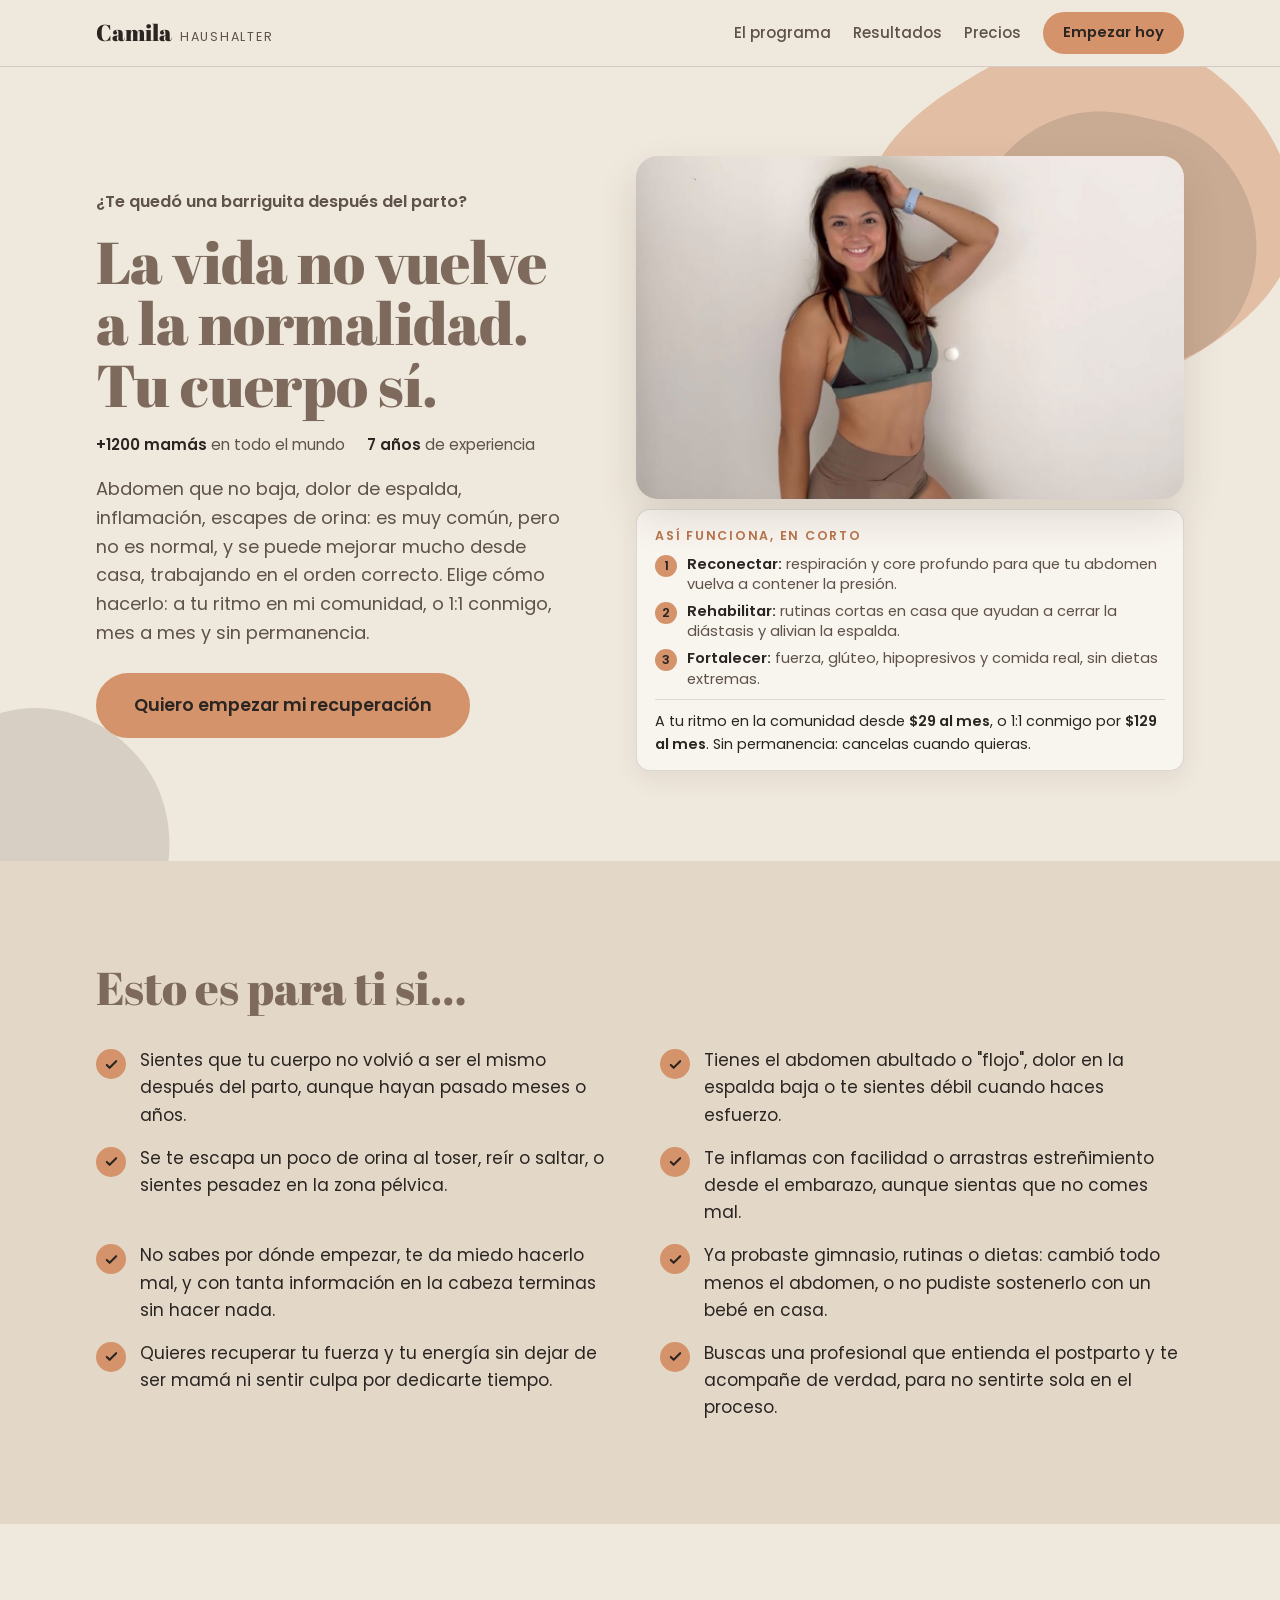
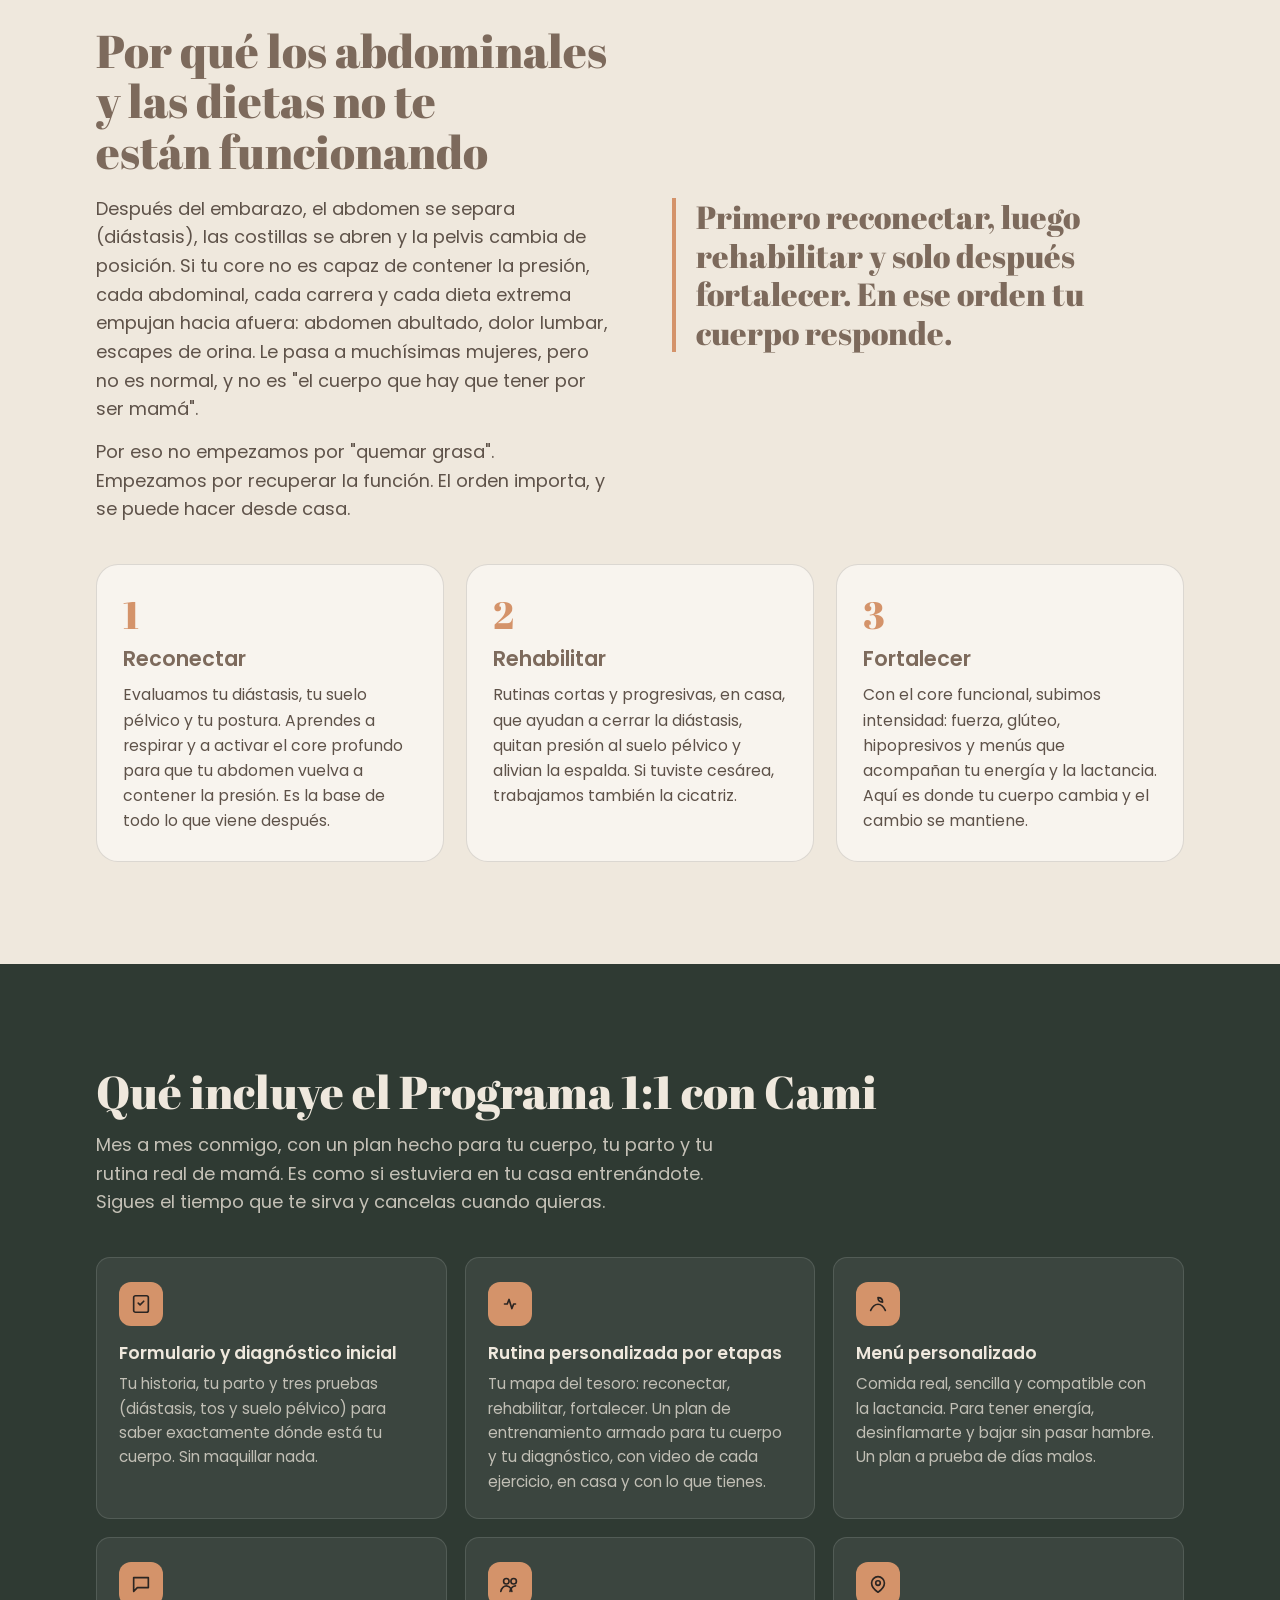
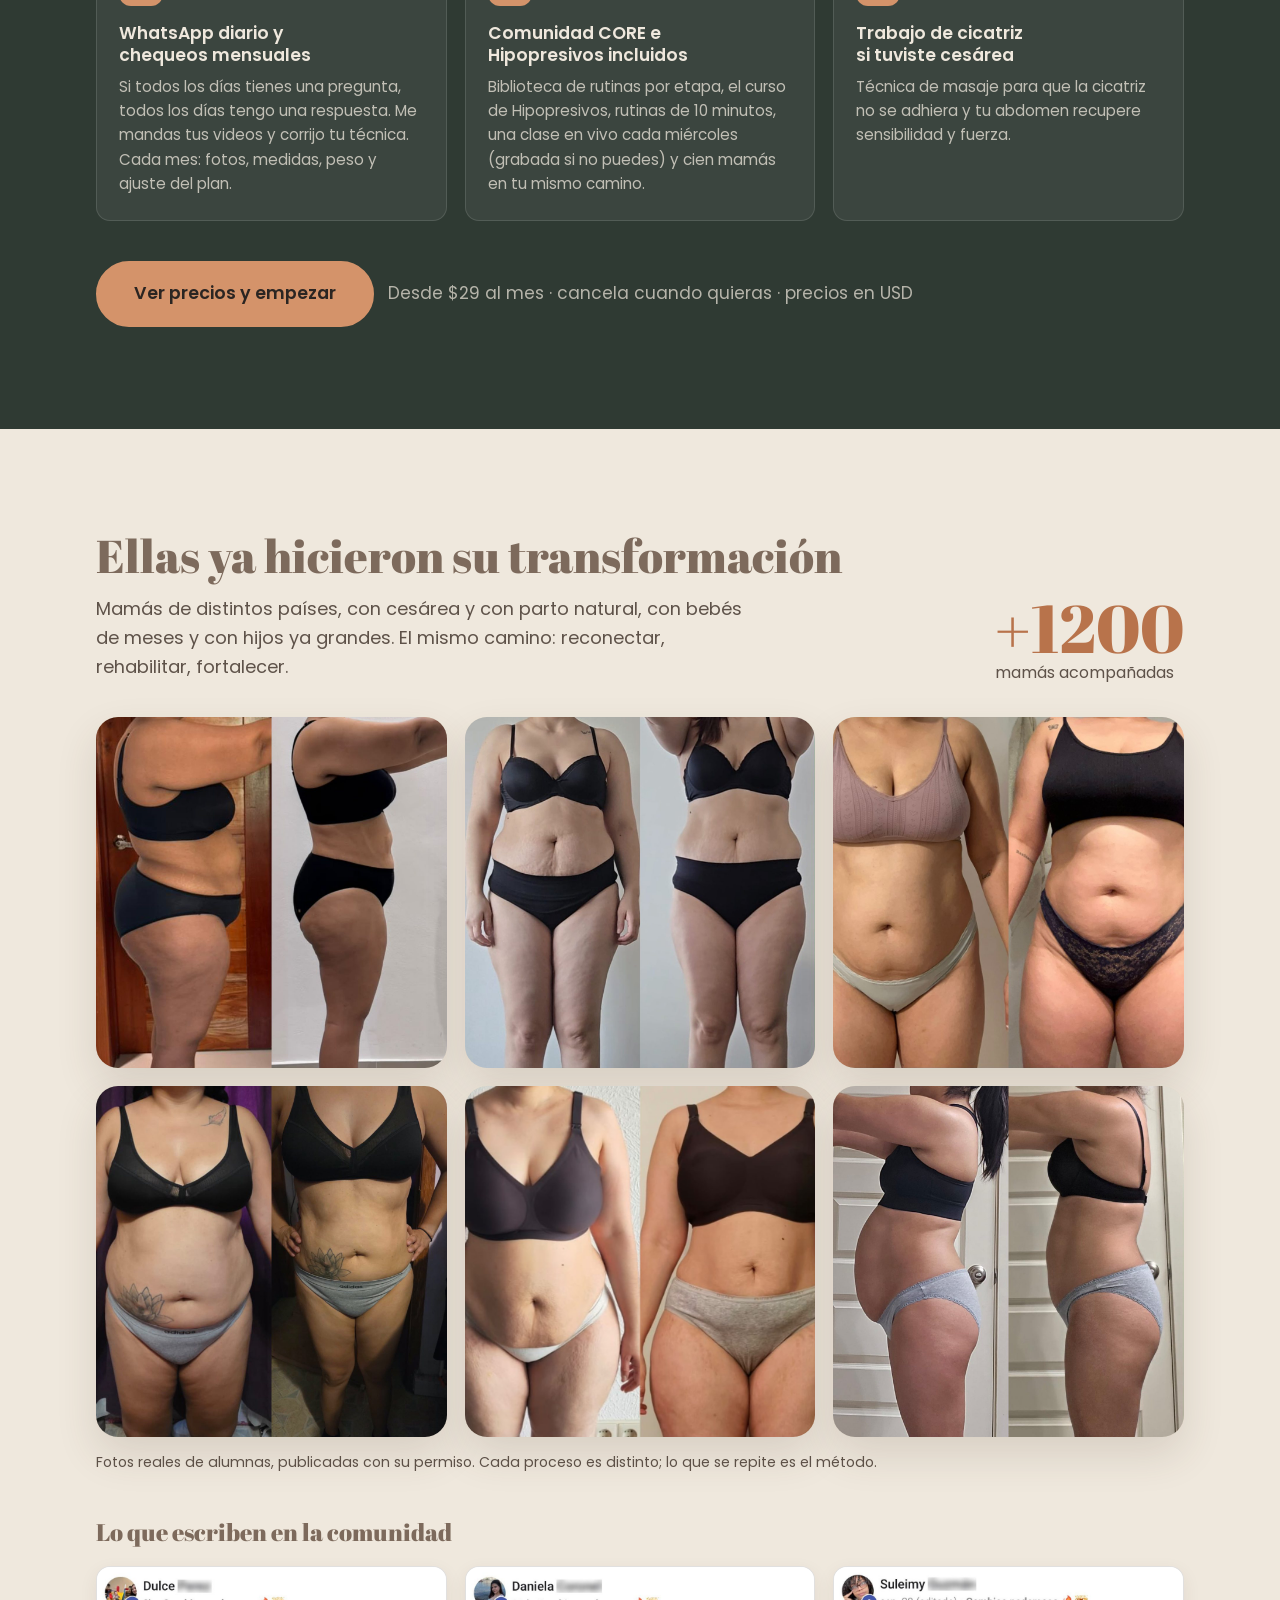
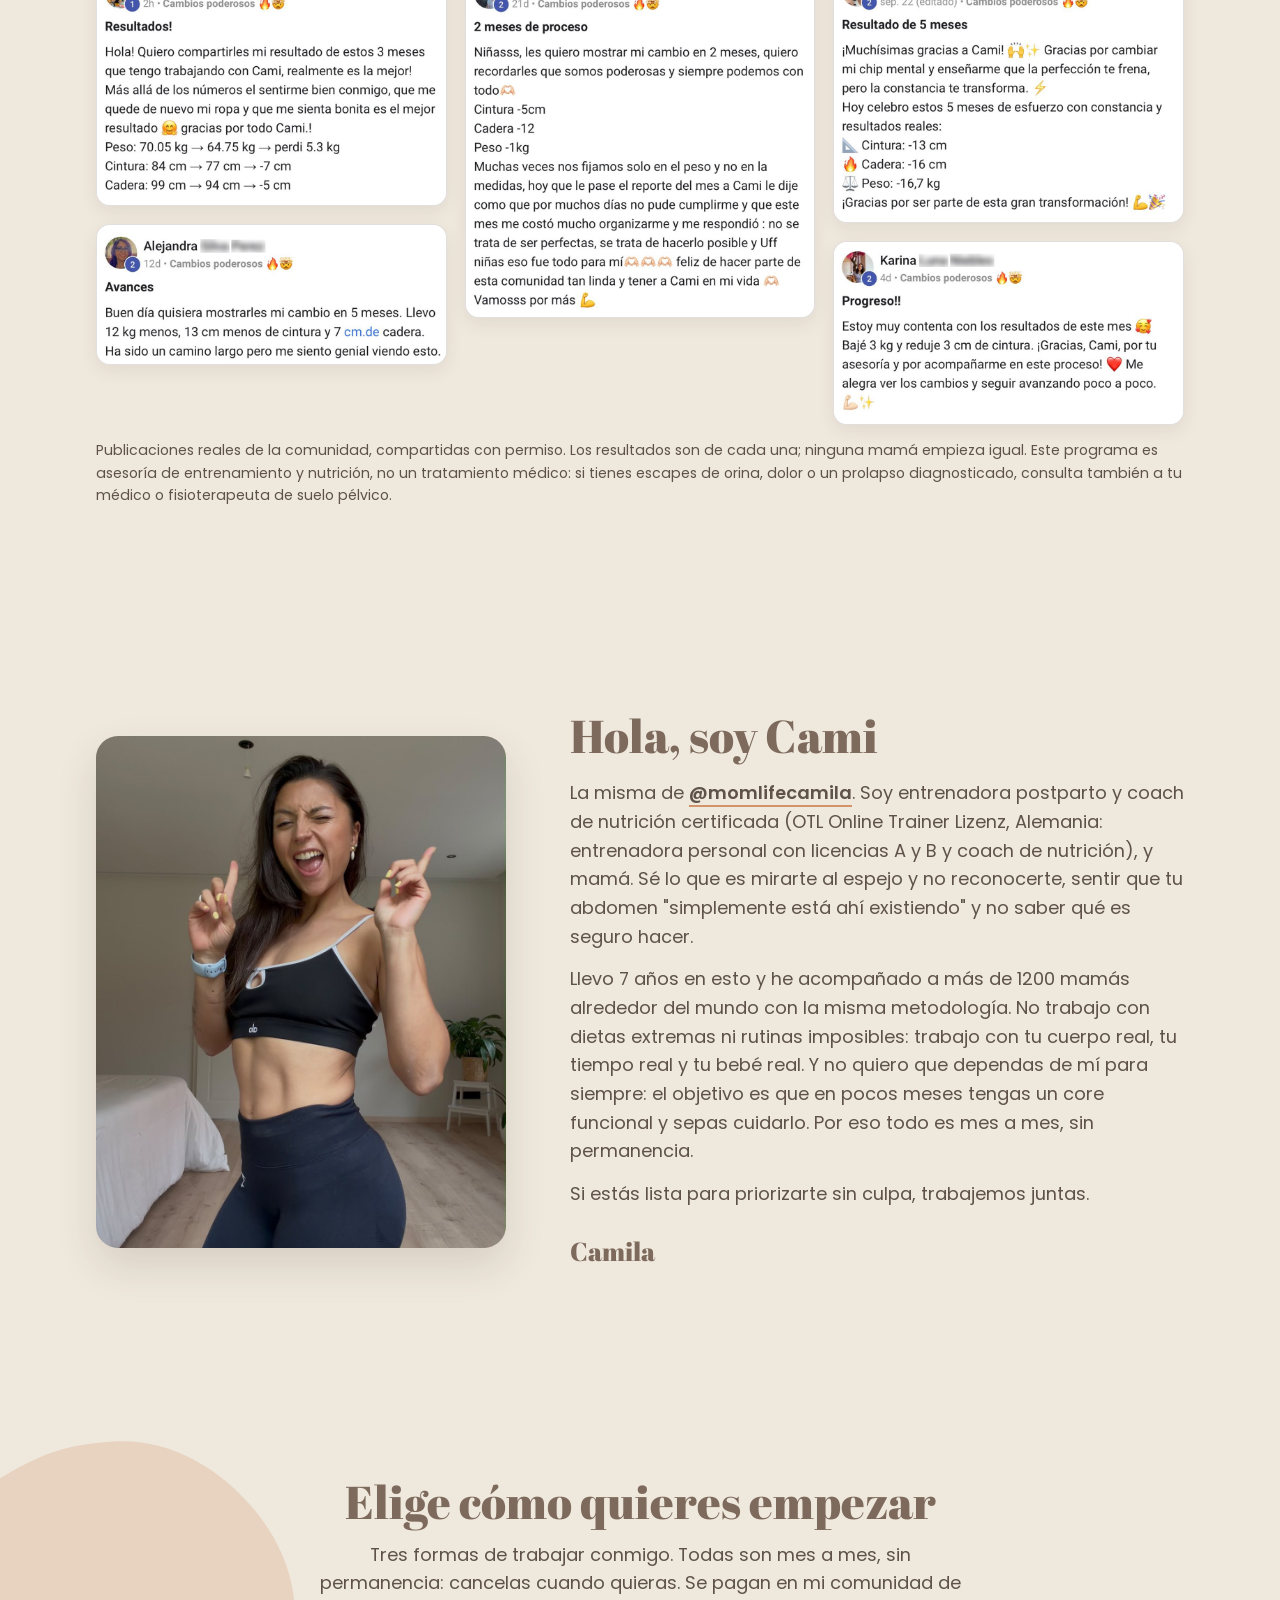
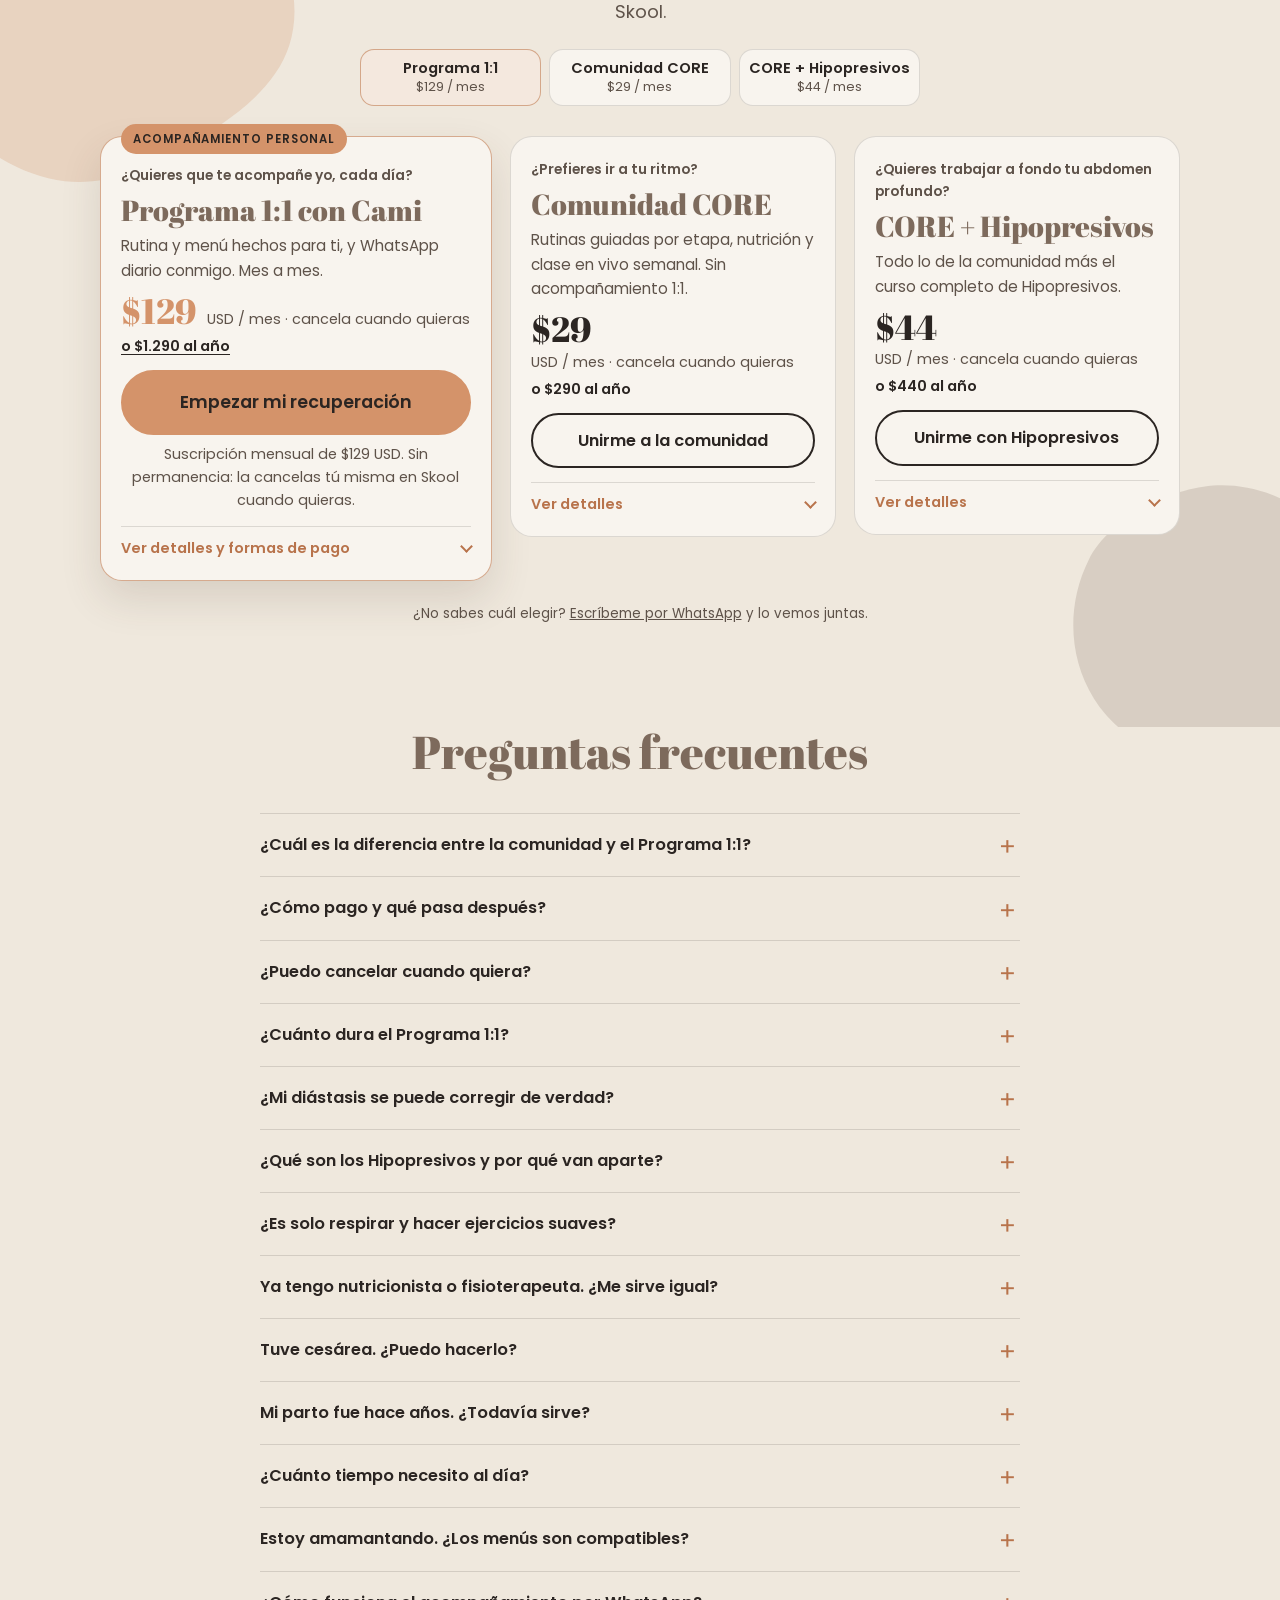
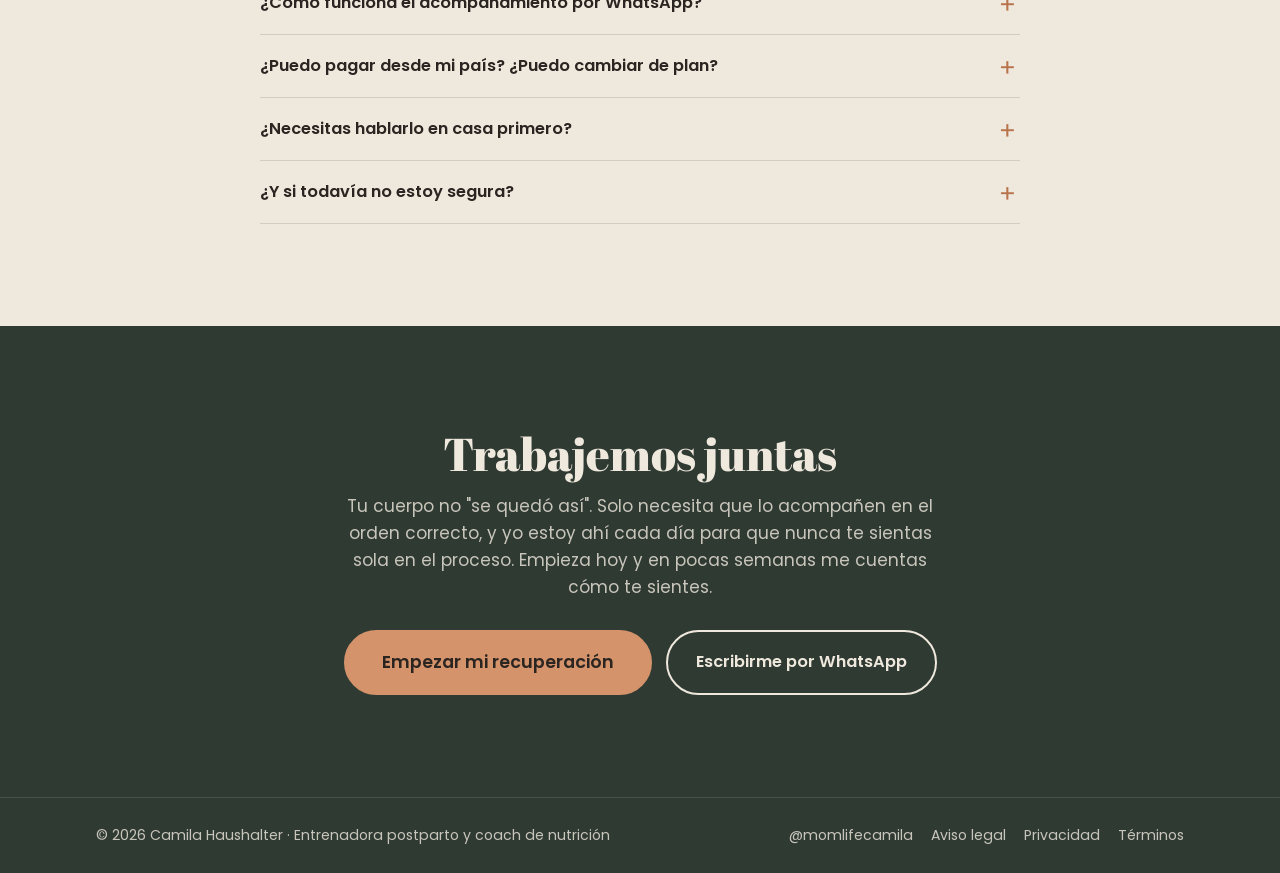
==== commit 6e300007: "Video offline (nennt 347/3 Monate): Hero mit Foto + Kurzkarte; Seitenvarianten vip/core, Quiz-Ergebn" ====
--- a/index.html
+++ b/index.html
@@ -186,7 +186,23 @@
   .quiz{position:fixed;left:0;right:0;bottom:0;top:auto;margin:0;width:100%;border-radius:22px 22px 0 0;max-height:94vh;overflow:auto}
   .quiz .qin{padding:20px 18px calc(18px + env(safe-area-inset-bottom,0px))}
 }
-.tier.rec{border-color:var(--clay);box-shadow:var(--shadow)}
+/* Seitenvarianten (Hausi 05.11.): data-variant="vip" (Standard, 1:1 im Fokus) oder "core" (Comunidad im Fokus); Elemente mit data-only gelten nur für eine Variante */
+body[data-variant="vip"] [data-only="core"],body[data-variant="core"] [data-only="vip"]{display:none!important}
+/* Hero ohne Video (Video offline seit 05.11., nennt noch 347 $/3 Monate): Foto + Kurzkarte „Así funciona" */
+.hero-img{aspect-ratio:16/10}
+.hero-img img{object-position:left center}
+.hero-card{background:var(--surface);border:1px solid var(--line);border-radius:var(--radius-s);padding:16px 18px 14px;box-shadow:0 8px 24px rgba(75,55,40,.08)}
+.hero-card .hc-t{font-size:.78rem;letter-spacing:.14em;text-transform:uppercase;color:var(--clay-deep);font-weight:600;margin:0 0 8px}
+.hero-card .hc-steps{margin:0;padding:0;list-style:none;display:grid;gap:6px;font-size:.92rem;line-height:1.4;color:var(--ink-2)}
+.hero-card .hc-steps li{display:flex;gap:10px;align-items:flex-start}
+.hero-card .hc-steps .n{flex:0 0 22px;width:22px;height:22px;border-radius:50%;background:var(--clay);color:#2B2522;font-weight:700;font-size:.8rem;display:grid;place-items:center;margin-top:1px}
+.hero-card .hc-steps b{color:var(--ink);font-weight:600}
+.hero-card .hc-note{margin:10px 0 0;font-size:.9rem;color:var(--ink);border-top:1px solid var(--line);padding-top:10px}
+.quiz .qfacts{margin:0 0 16px;padding:0;list-style:none;display:grid;gap:8px}
+.quiz .qfacts li{display:flex;gap:10px;align-items:flex-start;font-size:.95rem;line-height:1.4}
+.quiz .qfacts li svg{flex:0 0 20px;width:20px;height:20px;margin-top:2px}
+.quiz .qres .btn+.btn{margin-top:10px}
+.tier.rec{border-color:var(--clay);box-shadow:var(--shadow);padding-top:28px}
 .tier.rec .badge.rec-badge{background:var(--moss);color:var(--moss-ink)}
 .tiers.has-rec .tier{order:2}.tiers.has-rec .tier.rec{order:1}
 /* Autoplay (stumm) + Ton-Schalter: Browser erlauben Autostart nur ohne Ton. Der Knopf schaltet den Ton ein und startet von vorn. */
@@ -414,10 +430,10 @@
   precios: { standard: 29, premium: 44, vip: 129 },   // Monatspreise (USD) – müssen mit Skool übereinstimmen. Jahrespreis = 10 × Monat (wird gerechnet).
   whatsappUrl:  "https://wa.me/4917623749515?text=Hola%20Cami%2C%20vengo%20de%20tu%20p%C3%A1gina%20web%20y%20quiero%20informaci%C3%B3n%20sobre%20el%20Programa%201%3A1.",  // wa.me = offizieller WhatsApp-Link ohne Drittanbieter; Text ist vorbelegt
   instagramUrl: "https://www.instagram.com/momlifecamila/",
-  videoFile: "assets/video.mp4",  // Selbst gehostetes Video (empfohlen: keine YouTube-Cookies, kein Drittanbieter). Leer lassen, wenn stattdessen videoEmbedUrl genutzt wird.
+  videoFile: "",  // Video OFFLINE seit 05.11. (nennt noch 347 $ und 3 Monate). Hero zeigt Foto + Kurzkarte. Neues Video: Datei nach assets/, hier eintragen und den Hero-Videoblock wieder einbauen (siehe Git-Historie vor dem 05.11.).
   videoAutoplay: false,  // Entscheidung Hausi 27.10., 18:34: kein Autostart, Start per Play-Button (dann mit Ton). true = Video startet beim Seitenaufruf von selbst, stumm (Browser erlauben Autostart nur ohne Ton – technisch nicht umgehbar), mit Knopf „Toca para activar el sonido“, der den Ton einschaltet und von vorn startet; zusätzlich schaltet der erste Tipp irgendwo auf die Seite (außer auf Links/Buttons) den Ton ein, solange das Video sichtbar ist. Bei Datensparmodus/„reduzierte Bewegung“ oder wenn der Browser den Autostart blockiert, bleibt das Poster mit Play-Button. false = immer Poster.
   videoEmbedUrl: "",  // Alternative: "https://www.youtube-nocookie.com/embed/VIDEO_ID" oder "https://player.vimeo.com/video/VIDEO_ID?dnt=1"
-  videoMostrarSinUrl: true,  // true = ohne Video bleibt das Vorschaubild als Platzhalter („Video en producción") sichtbar; false = Player ausblenden
+  videoMostrarSinUrl: false,  // ohne Video: nichts anzeigen (der Hero hat jetzt Foto + Kurzkarte statt Player)
   legalUrl: "aviso-legal.html", privacyUrl: "privacidad.html", termsUrl: "terminos.html",  // Impressum, Datenschutz, AGB (liegen im selben Ordner, Betreiberdaten eingetragen 26.10.)
   // Cupos (1:1-Plätze): 0 = Zeilen ausgeblendet (Entscheidung Hausi 27.10.: Knappheit erst, wenn das Projekt größer ist). Nicht zusammen mit bf.activo nutzen.
   cuposTotal: 0,             // wie viele neue 1:1-Mamás Camila im Monat annimmt
@@ -509,7 +525,7 @@
 })();
 </script>
 </head>
-<body>
+<body data-variant="vip">
 
 <header class="top">
   <div class="wrap">
@@ -539,24 +555,24 @@
         <span><strong>7 años</strong> de experiencia</span>
         <span id="heroCupos" hidden></span>
       </div>
-      <p class="lead">Abdomen que no baja, dolor de espalda, inflamación, escapes de orina: es muy común, pero no es normal, y se puede mejorar mucho desde casa, trabajando en el orden correcto. Elige cómo hacerlo: a tu ritmo en mi comunidad, o 1:1 conmigo, mes a mes y sin permanencia.</p>
+      <p class="lead">Abdomen que no baja, dolor de espalda, inflamación, escapes de orina: es muy común, pero no es normal, y se puede mejorar mucho desde casa, trabajando en el orden correcto. <span data-only="vip">Elige cómo hacerlo: a tu ritmo en mi comunidad, o 1:1 conmigo, mes a mes y sin permanencia.</span><span data-only="core">En mi comunidad lo haces guiada paso a paso, con rutinas cortas, nutrición sencilla y una clase en vivo cada semana. Desde $29 al mes, sin permanencia.</span></p>
       <div class="cta">
-        <a class="btn btn-primary btn-lg" href="#precios" id="heroCta">Quiero empezar mi recuperación</a>
+        <a class="btn btn-primary btn-lg" href="#precios" id="heroCta"><span data-only="vip">Quiero empezar mi recuperación</span><span data-only="core">Unirme a la comunidad</span></a>
         <button class="btn btn-ghost" type="button" id="quizBtn" hidden>¿Cuál es mi plan? · 3 preguntas</button>
       </div>
     </div>
     <div class="vcol">
-      <div class="video" id="videoBox">
-        <button class="poster" type="button" id="videoPoster" aria-label="Reproducir el video de Camila">
-          <img src="assets/video-poster.jpg" alt="" class="pimg" onerror="this.remove()">
-          <span class="pc">
-            <span class="play"><svg viewBox="0 0 24 24" fill="#2B2522" aria-hidden="true"><path d="M6 4l14 8-14 8z"/></svg></span>
-            <span class="t">Camila te explica el programa</span>
-            <span class="s" id="posterSub">Toca para ver el video · activa el sonido</span>
-          </span>
-        </button>
+      <div class="frame hero-img"><img src="assets/video-poster.jpg" alt="Camila Haushalter, entrenadora postparto" onerror="this.parentElement.classList.add('ph')"></div>
+      <div class="hero-card">
+        <p class="hc-t">Así funciona, en corto</p>
+        <ol class="hc-steps">
+          <li><span class="n">1</span><span><b>Reconectar:</b> respiración y core profundo para que tu abdomen vuelva a contener la presión.</span></li>
+          <li><span class="n">2</span><span><b>Rehabilitar:</b> rutinas cortas en casa que ayudan a cerrar la diástasis y alivian la espalda.</span></li>
+          <li><span class="n">3</span><span><b>Fortalecer:</b> fuerza, glúteo, hipopresivos y comida real, sin dietas extremas.</span></li>
+        </ol>
+        <p class="hc-note" data-only="vip">A tu ritmo en la comunidad desde <b>$29 al mes</b>, o 1:1 conmigo por <b>$129 al mes</b>. Sin permanencia: cancelas cuando quieras.</p>
+        <p class="hc-note" data-only="core">Todo guiado en la comunidad por <b>$29 al mes</b> (con Hipopresivos, $44). Sin permanencia: cancelas cuando quieras.</p>
       </div>
-      <p class="video-note" id="videoNote">¿Prefieres leer? Todo lo importante está más abajo.</p>
     </div>
   </div>
 </section>
@@ -595,7 +611,7 @@
   </div>
 </section>
 
-<section class="inc-sec">
+<section class="inc-sec" data-only="vip">
   <div class="wrap pad">
     <h2>Qué incluye el Programa 1:1 con Cami</h2>
     <p class="lead" style="margin-top:14px">Mes a mes conmigo, con un plan hecho para tu cuerpo, tu parto y tu rutina real de mamá. Es como si estuviera en tu casa entrenándote. Sigues el tiempo que te sirva y cancelas cuando quieras.</p>
@@ -610,6 +626,25 @@
     <div class="cta-row">
       <a class="btn btn-primary btn-lg" href="#precios">Ver precios y empezar</a>
       <span class="muted"><span data-bf-hide>Desde $29 al mes · </span><span data-bf-show hidden>Oferta especial · </span>cancela cuando quieras · precios en USD</span>
+    </div>
+  </div>
+</section>
+
+<section class="inc-sec" data-only="core">
+  <div class="wrap pad">
+    <h2>Qué incluye la Comunidad CORE</h2>
+    <p class="lead" style="margin-top:14px">Mi método completo para avanzar a tu ritmo, con rutinas guiadas, nutrición sencilla y cien mamás en tu mismo camino. Mes a mes y sin permanencia.</p>
+    <div class="inc-grid">
+      <article class="inc"><div class="ic"><svg viewBox="0 0 24 24" fill="none" stroke="#2B2522" stroke-width="1.8" stroke-linecap="round" stroke-linejoin="round" aria-hidden="true"><path d="M6 12h3l2-5 3 10 2-5h2"/></svg></div><h3>Rutinas guiadas por etapa</h3><p>Reconectar, rehabilitar, fortalecer: cada etapa con sus rutinas en video, en casa y con lo que tienes. Tú eliges dónde empezar según cómo está tu cuerpo.</p></article>
+      <article class="inc"><div class="ic"><svg viewBox="0 0 24 24" fill="none" stroke="#2B2522" stroke-width="1.8" stroke-linecap="round" stroke-linejoin="round" aria-hidden="true"><circle cx="12" cy="12" r="8"/><path d="M12 8v4l3 2"/></svg></div><h3>Rutinas de 10 minutos</h3><p>Para los días en que el bebé no da tregua: rutinas cortas que mantienen el progreso sin culpa.</p></article>
+      <article class="inc"><div class="ic"><svg viewBox="0 0 24 24" fill="none" stroke="#2B2522" stroke-width="1.8" stroke-linecap="round" stroke-linejoin="round" aria-hidden="true"><path d="M4 19c4-9 12-9 16 0"/><path d="M12 5c3 0 5 2 5 5-3 0-5-2-5-5z"/></svg></div><h3>Nutrición sencilla</h3><p>Comida real, compatible con la lactancia, para desinflamarte y tener energía. Sin dietas extremas ni pasar hambre.</p></article>
+      <article class="inc"><div class="ic"><svg viewBox="0 0 24 24" fill="none" stroke="#2B2522" stroke-width="1.8" stroke-linecap="round" stroke-linejoin="round" aria-hidden="true"><rect x="3" y="5" width="18" height="14" rx="2"/><path d="M10 9l5 3-5 3z"/></svg></div><h3>Clase en vivo cada miércoles</h3><p>Entrenamos juntas en directo; si no puedes, queda grabada. Aquí resuelvo las dudas más comunes de la comunidad.</p></article>
+      <article class="inc"><div class="ic"><svg viewBox="0 0 24 24" fill="none" stroke="#2B2522" stroke-width="1.8" stroke-linecap="round" stroke-linejoin="round" aria-hidden="true"><circle cx="8" cy="9" r="3"/><circle cx="16" cy="9" r="3"/><path d="M2 20c1-4 4-6 6-6s5 2 6 6M12 20c1-4 4-6 6-6"/></svg></div><h3>Comunidad de mamás</h3><p>Feed y chat con mamás de distintos países que hacen el mismo camino. Compartes avances, preguntas y motivación.</p></article>
+      <article class="inc"><div class="ic"><svg viewBox="0 0 24 24" fill="none" stroke="#2B2522" stroke-width="1.8" stroke-linecap="round" stroke-linejoin="round" aria-hidden="true"><path d="M12 3v18"/><path d="M5 10c2-3 5-3 7 0 2-3 5-3 7 0"/></svg></div><h3>Hipopresivos, si los necesitas</h3><p>Con el plan CORE + Hipopresivos ($44 al mes) sumas el curso completo: respiración y postura que quitan presión al suelo pélvico y recogen el abdomen desde dentro.</p></article>
+    </div>
+    <div class="cta-row">
+      <a class="btn btn-primary btn-lg" href="#tierCore">Unirme por $29 al mes</a>
+      <span class="muted"><span data-bf-hide>o CORE + Hipopresivos por $44 · </span><span data-bf-show hidden>Oferta especial · </span>cancela cuando quieras · precios en USD</span>
     </div>
   </div>
 </section>
@@ -787,7 +822,8 @@
 <section class="final">
   <div class="wrap pad">
     <h2>Trabajemos juntas</h2>
-    <p>Tu cuerpo no "se quedó así". Solo necesita que lo acompañen en el orden correcto, y yo estoy ahí cada día para que nunca te sientas sola en el proceso. Empieza hoy y en pocas semanas me cuentas cómo te sientes.</p>
+    <p data-only="vip">Tu cuerpo no "se quedó así". Solo necesita que lo acompañen en el orden correcto, y yo estoy ahí cada día para que nunca te sientas sola en el proceso. Empieza hoy y en pocas semanas me cuentas cómo te sientes.</p>
+    <p data-only="core">Tu cuerpo no "se quedó así". Solo necesita el orden correcto y constancia, y en la comunidad lo tienes guiado paso a paso, con cien mamás en tu mismo camino. Empieza hoy por $29 al mes y cancela cuando quieras.</p>
     <div class="cta">
       <a class="btn btn-primary btn-lg" href="#precios">Empezar mi recuperación</a>
       <a class="btn btn-ghost" id="waBtn" href="https://wa.me/4917623749515?text=Hola%20Cami%2C%20vengo%20de%20tu%20p%C3%A1gina%20web%20y%20quiero%20informaci%C3%B3n%20sobre%20el%20Programa%201%3A1." target="_blank" rel="noopener">Escribirme por WhatsApp</a>
@@ -834,6 +870,7 @@
 <script>
 (function(){
   var C = window.CAMI_CONFIG || {};
+  if(!document.body.getAttribute('data-variant'))document.body.setAttribute('data-variant','vip');   // Standardvariante (falls das body-Attribut fehlt, z. B. in der Artefakt-Vorschau)
   var P = C.precios || {standard:29, premium:44, vip:129};
   function fmtUsd(n){ return '$'+String(n).replace(/\B(?=(\d{3})+(?!\d))/g,'.'); }   // 1290 → $1.290 (formato es)
   // Die drei Stufen: Kachel, Skool-Link, Chip in der Mini-Navigation, Name der Skool-Pestaña
@@ -1103,6 +1140,18 @@
       {icon:'🌿', text:'Hasta $50 USD', next:'res', cap:'premium'},
       {icon:'🌳', text:'Lo que haga falta, si es lo correcto para mí', next:'res', cap:null} ]}
   };
+  // Die 5 wichtigsten Punkte je Stufe (Ergebnisseite des Quiz)
+  var quizFacts={
+    standard:['Rutinas guiadas por etapa: reconectar, rehabilitar, fortalecer','Rutinas de 10 minutos para los días con bebé','Nutrición sencilla, sin dietas extremas','Clase en vivo cada miércoles (queda grabada)','Comunidad de mamás · cancelas cuando quieras'],
+    premium:['Todo lo de la Comunidad CORE: rutinas, nutrición y clase en vivo','Curso completo de Hipopresivos incluido','Pensado para diástasis, escapes de orina y pesadez pélvica','Progresión propia, a tu ritmo, en casa','Mes a mes · cancelas cuando quieras'],
+    vip:['Diagnóstico de tu diástasis, suelo pélvico y postura','Rutina y menú hechos para tu cuerpo y tu rutina real','WhatsApp diario con Cami: dudas, técnica y ajustes','Chequeos mensuales con fotos, medidas y plan nuevo','Comunidad e Hipopresivos incluidos · cancelas cuando quieras']
+  };
+  // Seitenvariante: 'vip' (Standard) oder 'core' (Comunidad im Fokus; auch für CORE + Hipopresivos)
+  function variantFor(tier){ return tier==='vip'?'vip':'core'; }
+  function applyVariant(v){
+    if(document.body.getAttribute('data-variant')===v)return;
+    document.body.setAttribute('data-variant',v); track('/vista-'+v,true);
+  }
   var quizWhy={
     standard:'Rutinas guiadas por etapa, nutrición sencilla y una clase en vivo cada miércoles, a tu ritmo y sin permanencia. Cuando quieras ir más a fondo, cambias de plan dentro de Skool.',
     premium:'La comunidad completa más el curso de Hipopresivos: la técnica que quita presión al suelo pélvico y ayuda a cerrar la diástasis desde dentro. A tu ritmo, sin permanencia.',
@@ -1133,16 +1182,27 @@
     if(step==='res'){
       var r=qResult(), t=TIERS[r.tier], p=price[r.tier];
       track('/quiz-'+r.tier,true);
-      qKick.textContent='Tu plan recomendado'; qTitle.textContent='Esto es lo que te conviene ahora';
+      qKick.textContent='Tu plan recomendado'; qTitle.textContent=t.name;
       qDots.querySelectorAll('i').forEach(function(d){d.classList.add('on');});
-      qBody.innerHTML='<div class="qres"><p class="qplan">'+t.name+'</p><p class="qprice">'+fmtUsd(p)+' USD / mes · cancela cuando quieras</p>'+
-        '<p class="qwhy">'+(r.capped?quizCap[r.tier]:quizWhy[r.tier])+'</p>'+
-        '<button class="btn btn-primary btn-lg" type="button" id="quizGo">Ver mi plan</button>'+
-        '<p class="qalt"><button type="button" id="quizAll">Ver las tres opciones</button></p>'+
+      var chk='<svg viewBox="0 0 20 20" fill="none" stroke="#B8734B" stroke-width="2.2" stroke-linecap="round" stroke-linejoin="round" aria-hidden="true"><path d="M4 10.5l4 4 8-8"/></svg>';
+      qBody.innerHTML='<div class="qres"><p class="qprice">'+fmtUsd(p)+' USD / mes · cancela cuando quieras</p>'+
+        '<ul class="qfacts">'+quizFacts[r.tier].map(function(f){return '<li>'+chk+'<span>'+f+'</span></li>';}).join('')+'</ul>'+
+        (r.capped?'<p class="qwhy">'+quizCap[r.tier]+'</p>':'')+
+        '<button class="btn btn-primary btn-lg" type="button" id="quizBuy">'+(r.tier==='vip'?'Empezar ahora en Skool':'Unirme ahora en Skool')+'</button>'+
+        '<button class="btn btn-ghost" type="button" id="quizMore">Ver más detalles</button>'+
         '<p class="qnote">Es solo una recomendación: todos los planes se pagan en Skool, son mes a mes y puedes cambiar de plan cuando quieras.</p></div>';
-      document.getElementById('quizGo').addEventListener('click',function(){ recommend(r.tier); quiz.close(); });
-      try{ document.getElementById('quizGo').focus({preventScroll:true}); }catch(e){}
-      document.getElementById('quizAll').addEventListener('click',function(){ quiz.close(); goPrecios(); });
+      // Kaufen: Quiz zu, Seite auf die passende Variante, dann der Kauf-Wegweiser (bzw. direkt Skool)
+      document.getElementById('quizBuy').addEventListener('click',function(){
+        quiz.close(); applyVariant(variantFor(r.tier)); recommend(r.tier,false);
+        var b=document.getElementById(t.btn);
+        if(!openGuide(r.tier, t.url, 'mes', '')){ track('/clic-skool-'+r.tier); if(t.url)location.href=t.url; }
+      });
+      // Mehr Details: Quiz zu, Seite in der passenden Variante von oben zeigen, Kachel vorsortiert
+      document.getElementById('quizMore').addEventListener('click',function(){
+        quiz.close(); applyVariant(variantFor(r.tier)); recommend(r.tier,false);
+        try{ window.scrollTo({top:0,behavior:'instant'}); }catch(e){ window.scrollTo(0,0); }
+      });
+      try{ document.getElementById('quizBuy').focus({preventScroll:true}); }catch(e){}
       return;
     }
     var q=quizData[step];
@@ -1165,7 +1225,7 @@
     if(qState.hist.length){ try{ qTitle.focus({preventScroll:true}); }catch(e){} }
   }
   function goPrecios(){ var el=document.getElementById('precios'); if(el)el.scrollIntoView({behavior:'smooth',block:'start'}); }
-  function recommend(tier){
+  function recommend(tier, scroll){
     var t=TIERS[tier], tile=document.getElementById(t.id), tiers=document.getElementById('tiers'); if(!tile)return;
     document.querySelectorAll('.tier.rec').forEach(function(e){ e.classList.remove('rec'); var b=e.querySelector('.badge.rec-badge'); if(b)b.remove(); });
     tile.classList.add('rec'); tiers.classList.add('has-rec');
@@ -1173,7 +1233,7 @@
     else { bd=document.createElement('span'); bd.className='badge rec-badge'; bd.textContent='Recomendado para ti'; tile.insertBefore(bd,tile.firstChild); }
     ['heroCta'].forEach(function(id){ var a=document.getElementById(id); if(a)a.href='#'+t.id; });
     var navCta=document.querySelector('.nav a.btn'); if(navCta)navCta.href='#'+t.id;
-    setTimeout(function(){ tile.scrollIntoView({behavior:'smooth',block:'start'}); },80);
+    if(scroll!==false)setTimeout(function(){ tile.scrollIntoView({behavior:'smooth',block:'start'}); },80);
   }
   function openQuiz(auto){
     if(!quizAvailable)return false;
@@ -1184,13 +1244,16 @@
     if(auto){ try{ sessionStorage.setItem('cami_quiz','1'); }catch(e){} }
     return true;
   }
+  // Direktlink auf eine Variante, z. B. aus ManyChat: ?plan=core | premium | vip (zeigt die Seite ohne Quiz in der passenden Fassung)
+  var pm=/[?&]plan=(core|standard|premium|vip)(&|$)/.exec(location.search);
+  if(pm){ var pt=pm[1]==='core'?'standard':pm[1]; applyVariant(variantFor(pt)); recommend(pt,false); }
   if(quizAvailable){
     var qb=document.getElementById('quizBtn'); if(qb){ qb.hidden=false; qb.addEventListener('click',function(){ openQuiz(false); }); }
     document.getElementById('quizSkip').addEventListener('click',function(){ track('/quiz-saltar',true); quiz.close(); });
     quiz.addEventListener('click',function(e){ if(e.target===quiz)quiz.close(); });
     var seenQuiz=false; try{ seenQuiz=sessionStorage.getItem('cami_quiz')==='1'; }catch(e){}
     var force=qm&&qm[1]==='1';
-    if(force||(!seenQuiz&&!(qm&&qm[1]==='0'))){ setTimeout(function(){ openQuiz(true); }, QZ.retrasoMs||600); }
+    if(force||(!seenQuiz&&!pm&&!(qm&&qm[1]==='0'))){ setTimeout(function(){ openQuiz(true); }, QZ.retrasoMs||600); }
   }
 
   // Cupos (1:1-Plätze) und Warteliste – nur, wenn cuposTotal > 0
@@ -1223,6 +1286,7 @@
   var citaTile=document.getElementById('tierCita'), citaBtn=document.getElementById('citaBtn');
   if(C.citaUrl&&citaTile&&citaBtn){ citaBtn.href=C.citaUrl; citaTile.hidden=false; var pi=document.querySelector('.price-intro .lead'); if(pi)pi.textContent='Tres formas de trabajar conmigo, todas mes a mes y sin permanencia, y una cita para empezar si prefieres hablar primero. Los planes se pagan en mi comunidad de Skool.'; }
   var vbox=document.getElementById('videoBox'), poster=document.getElementById('videoPoster'), vnote=document.getElementById('videoNote');
+  // Hero-Video seit 05.11. ausgebaut (Markup entfernt); der Code bleibt für ein neues Video erhalten und läuft nur, wenn #videoBox existiert.
   function loadVideo(){
     if(vbox.dataset.loaded)return; vbox.dataset.loaded='1';
     track('/ver-video',true);
@@ -1266,7 +1330,8 @@
     } else { vbox.dataset.loaded='1'; poster.hidden=true; }
     return true;
   }
-  if(C.videoFile||C.videoEmbedUrl){
+  if(!vbox||!poster){ /* kein Videoblock im HTML */ }
+  else if(C.videoFile||C.videoEmbedUrl){
     poster.addEventListener('click',loadVideo);
     autoplayVideo();
   } else if(C.videoMostrarSinUrl){
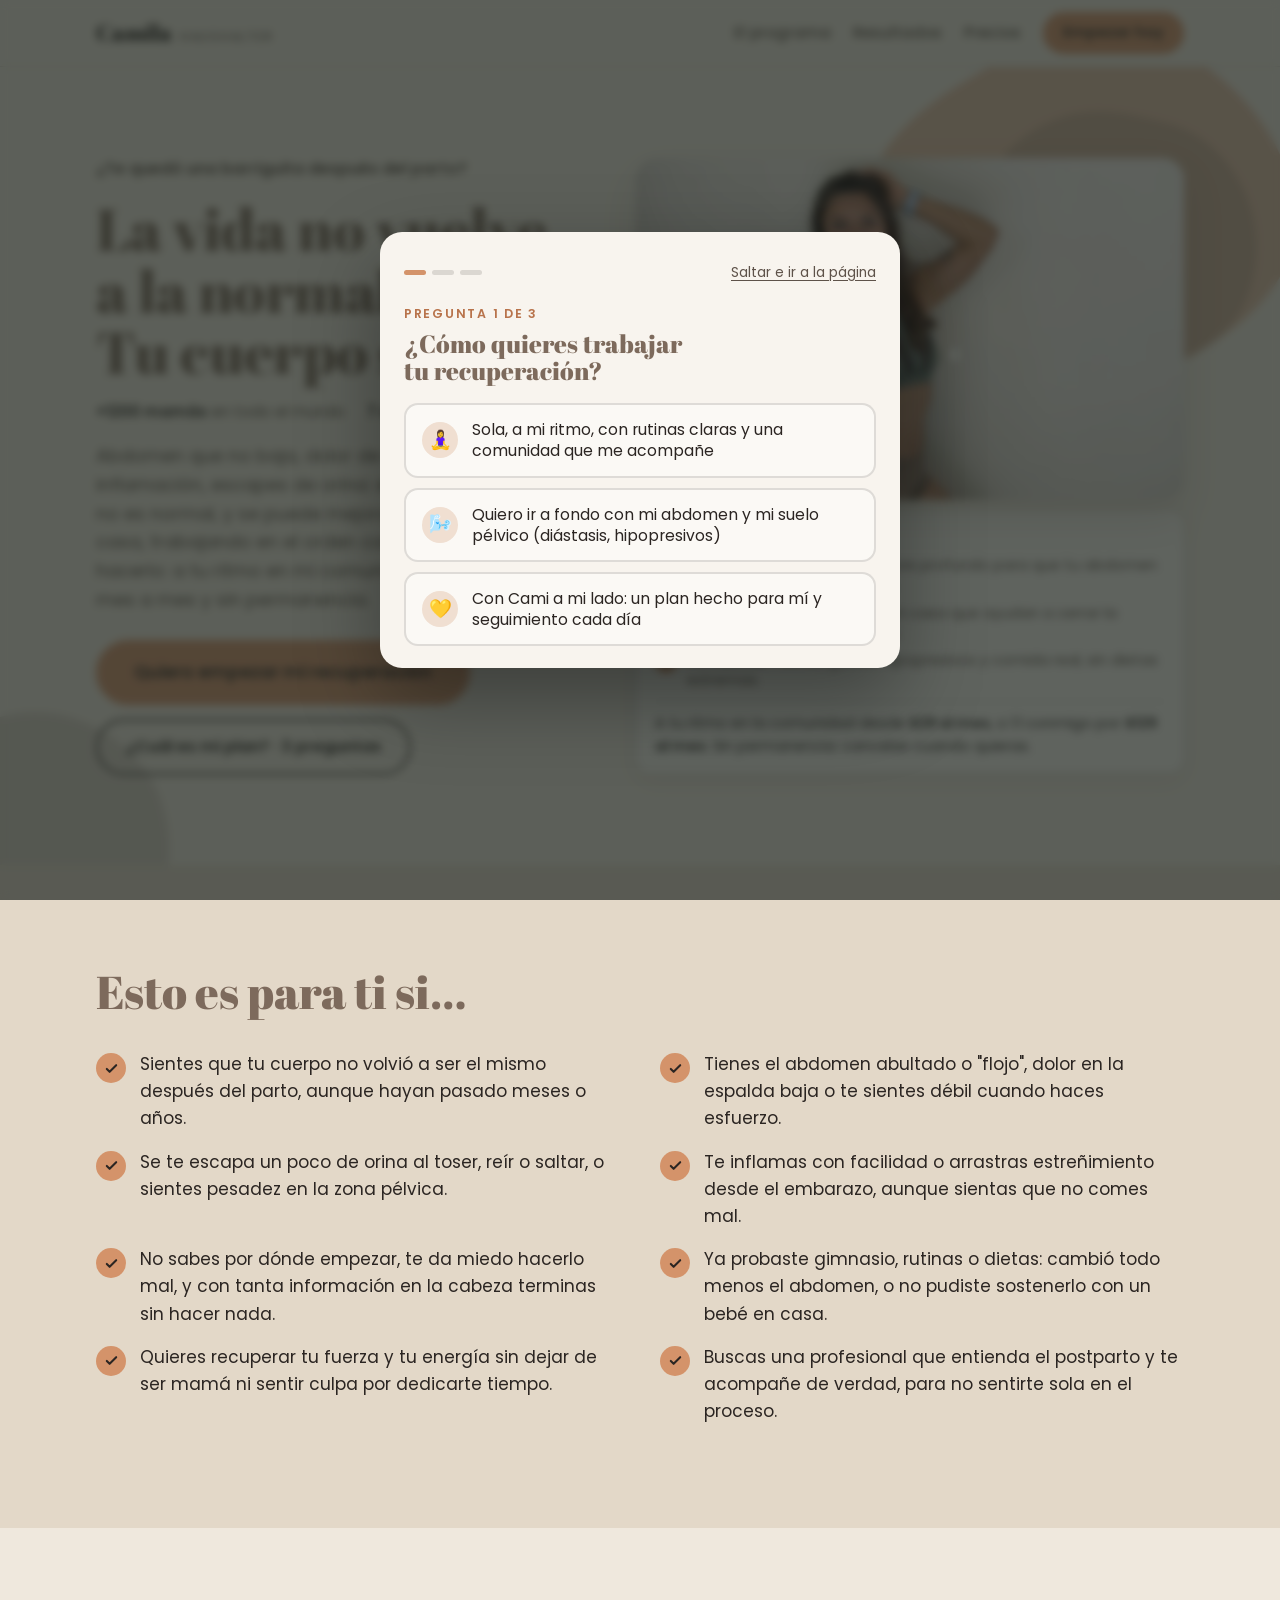
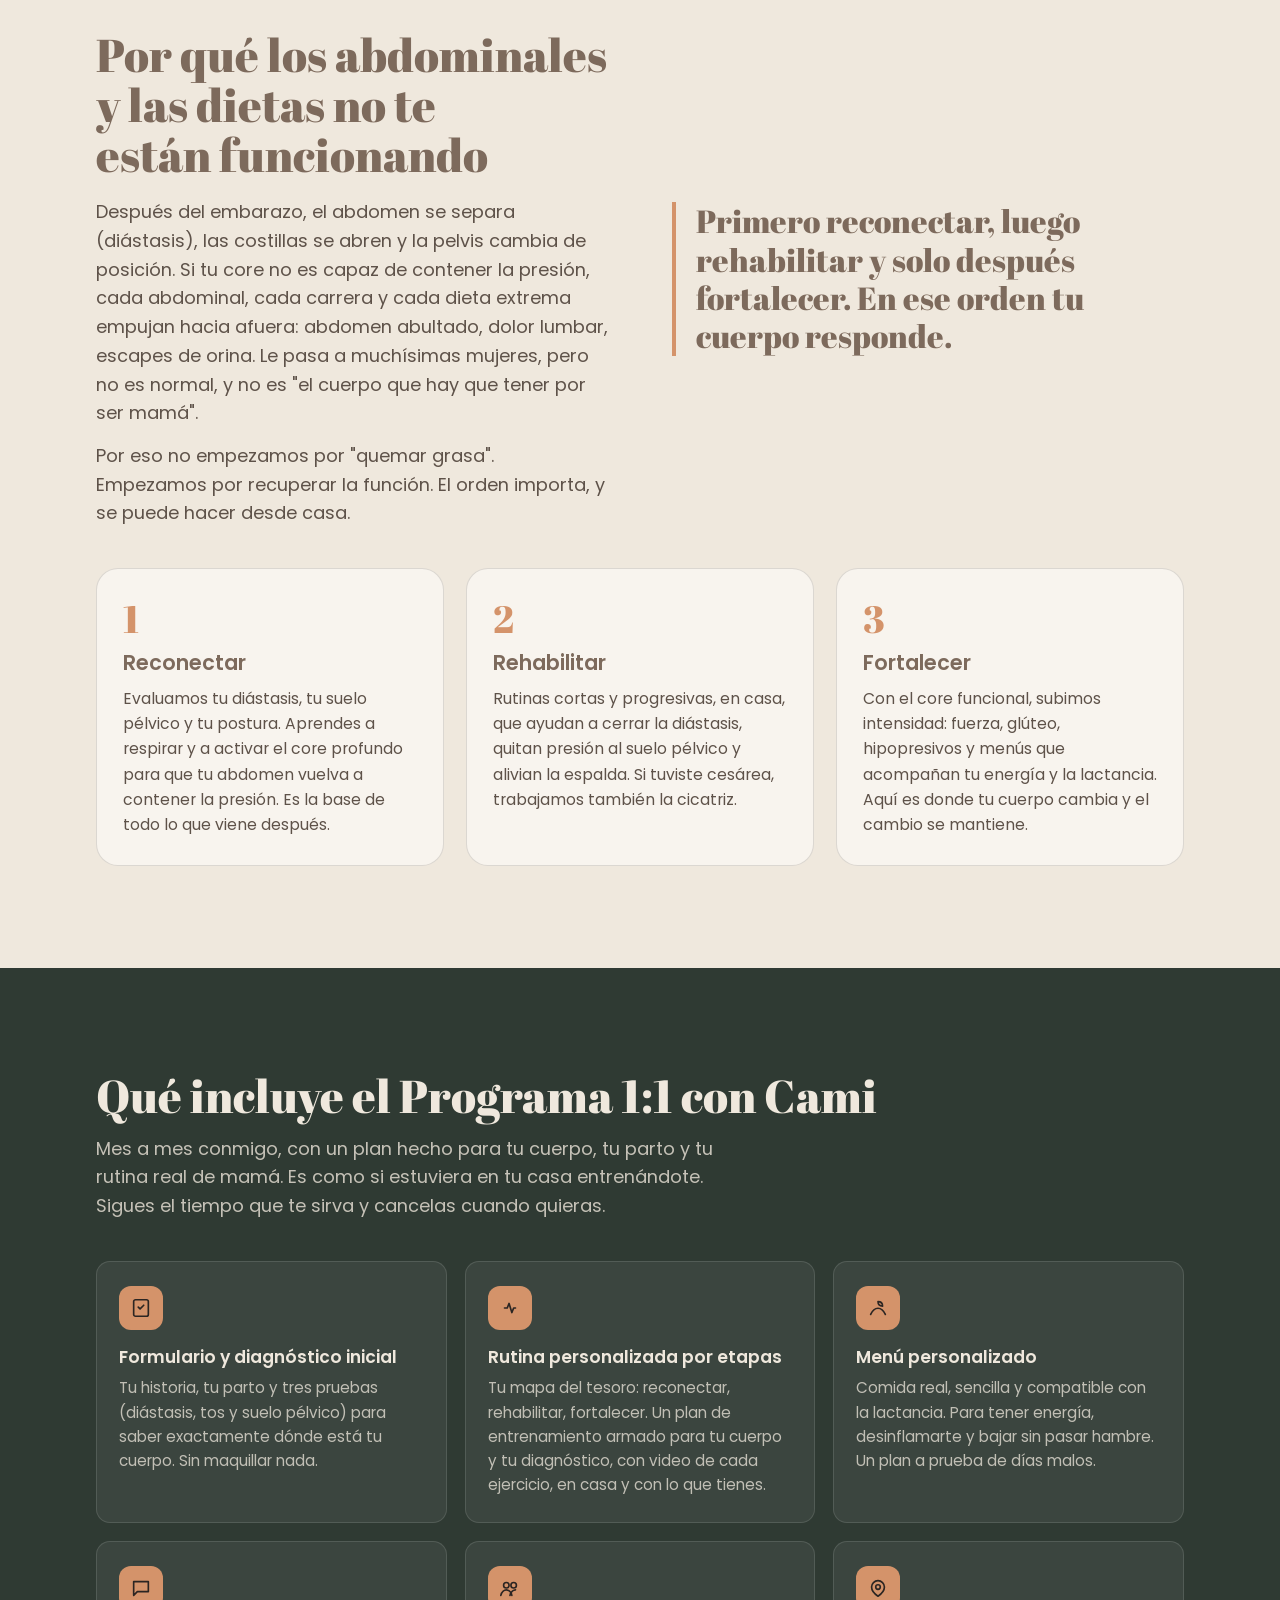
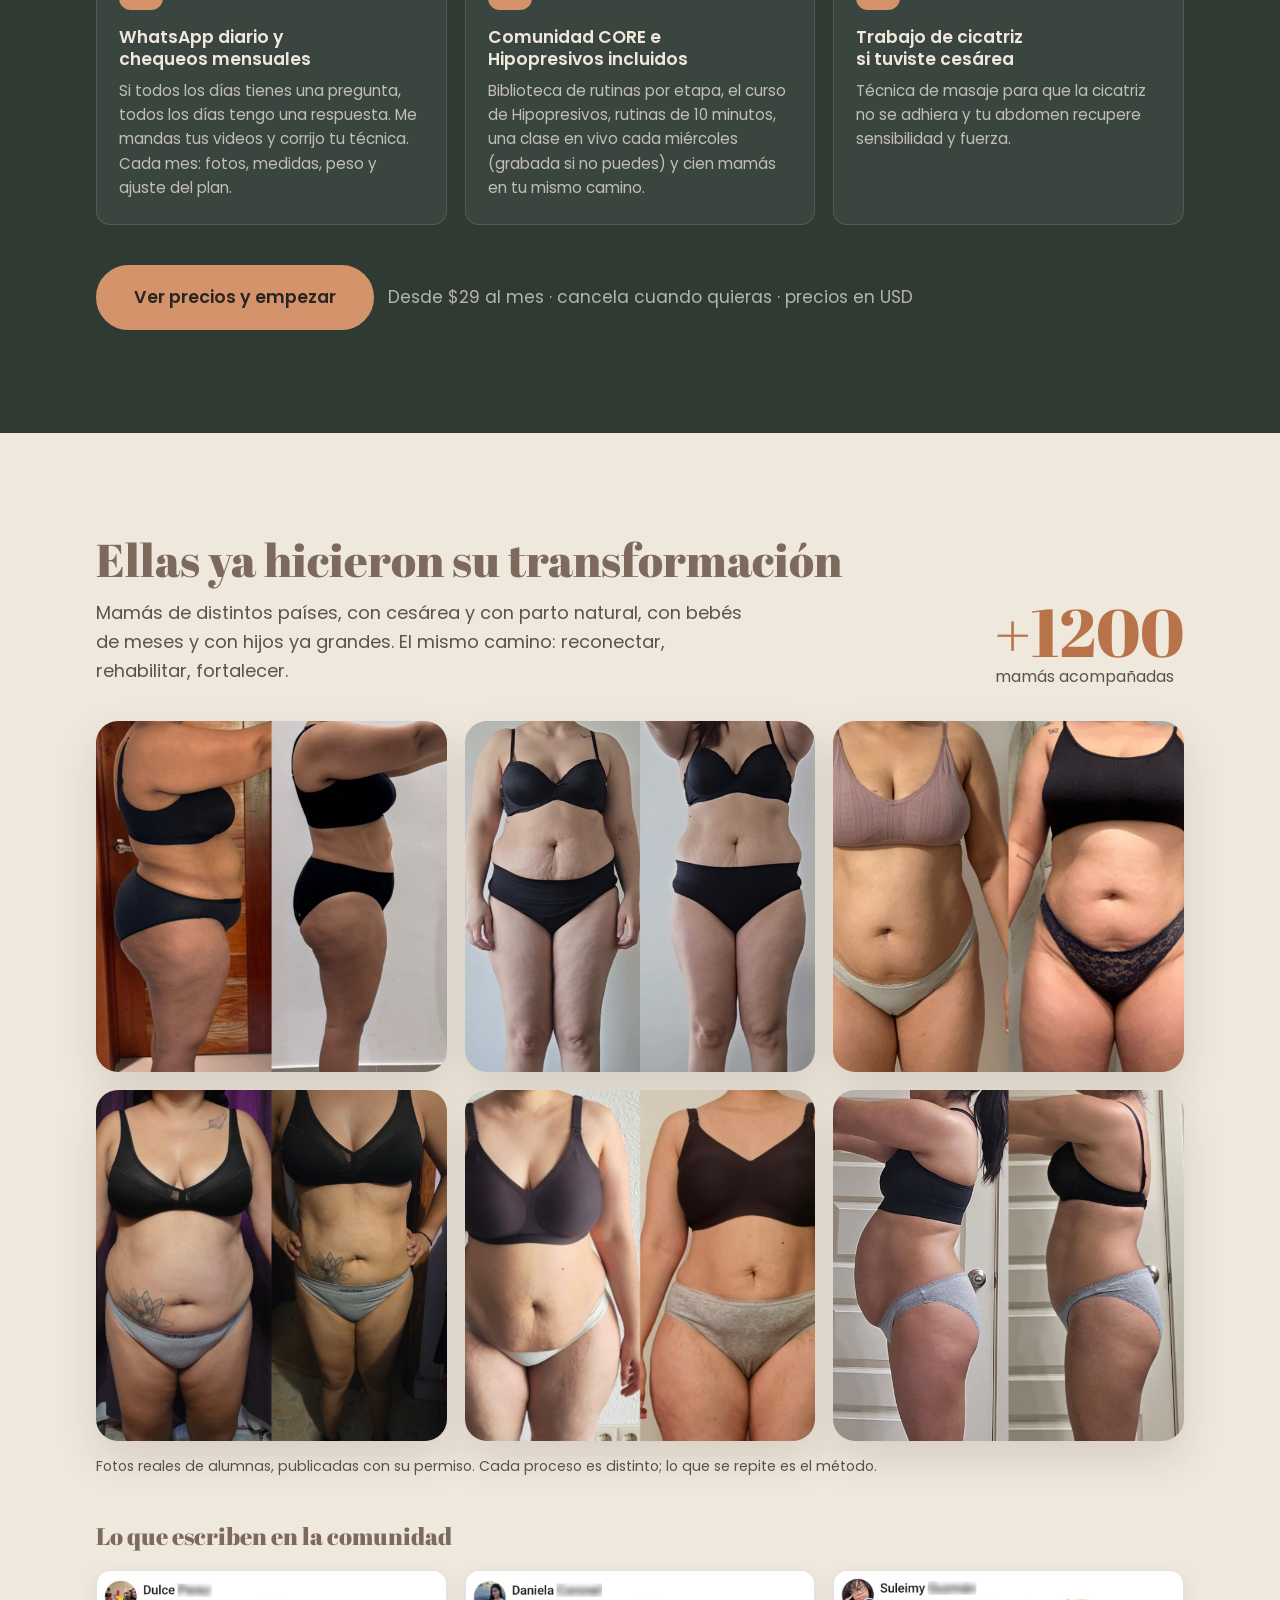
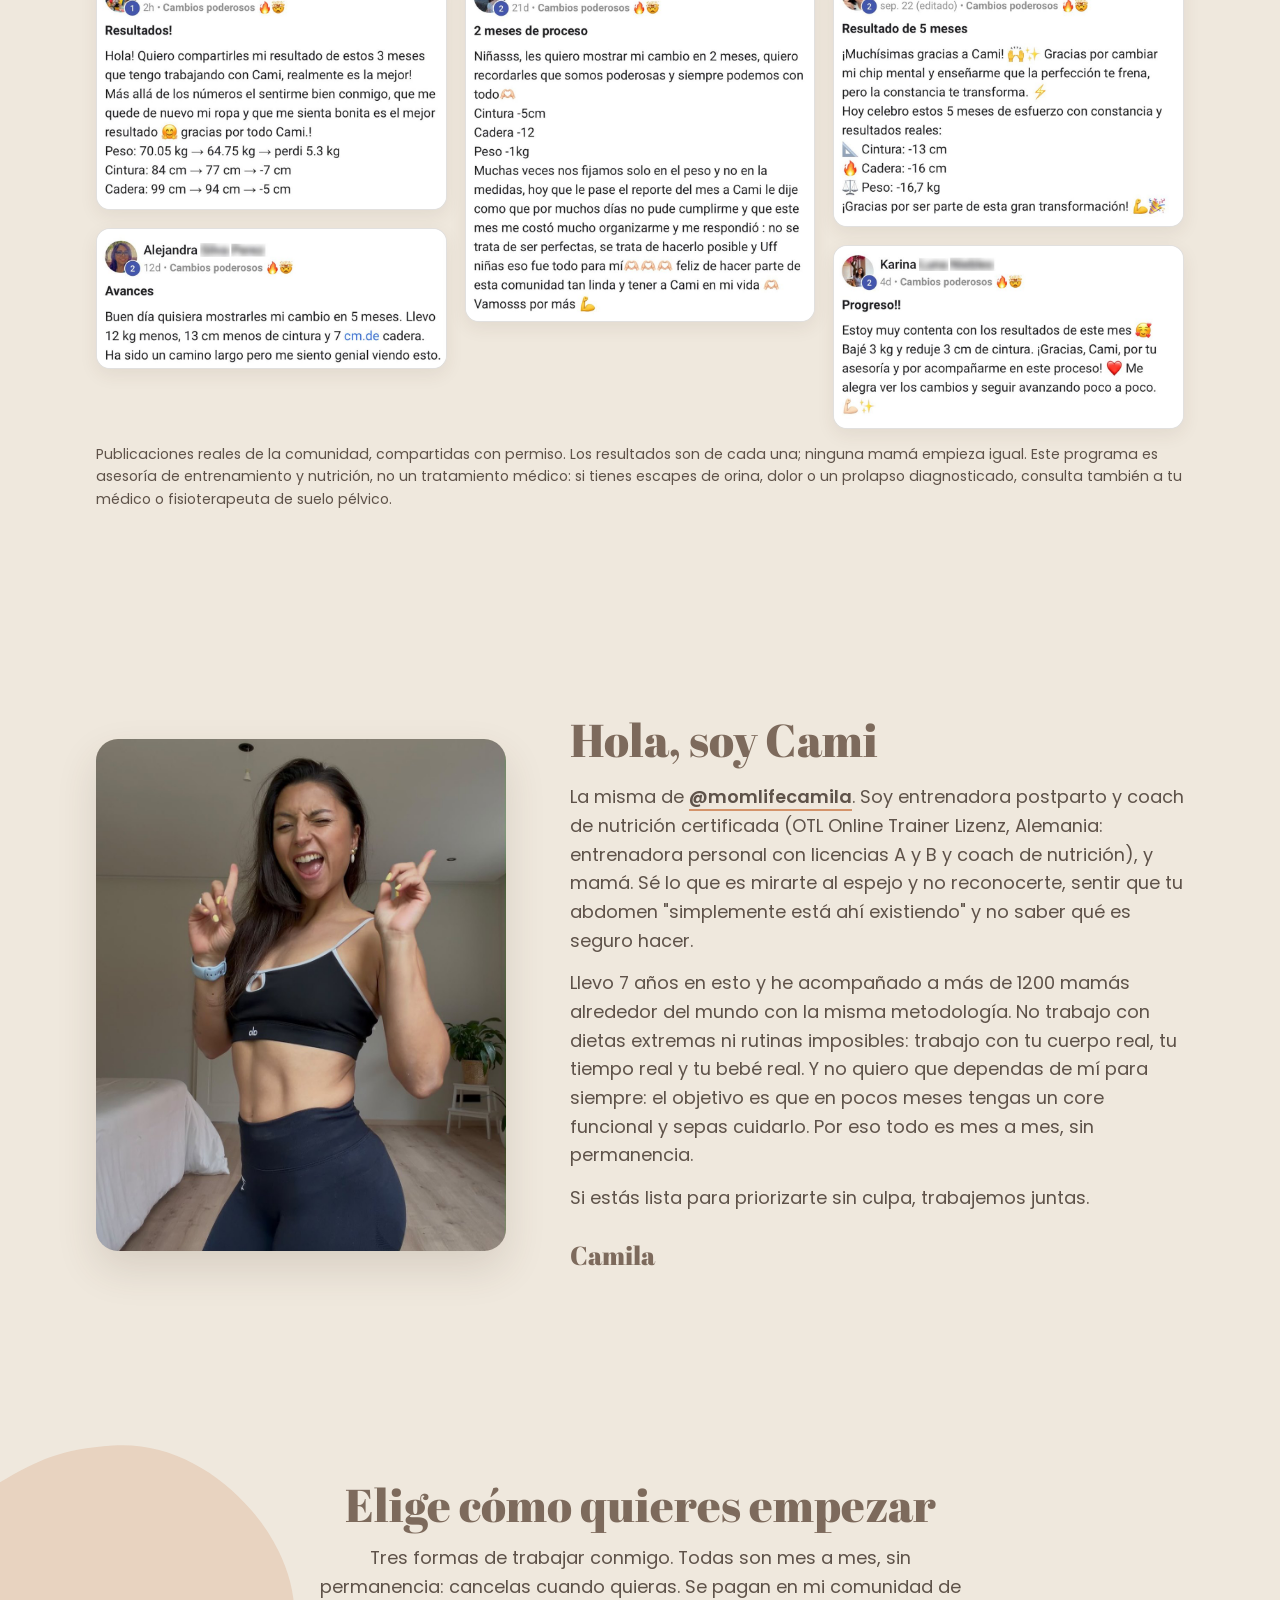
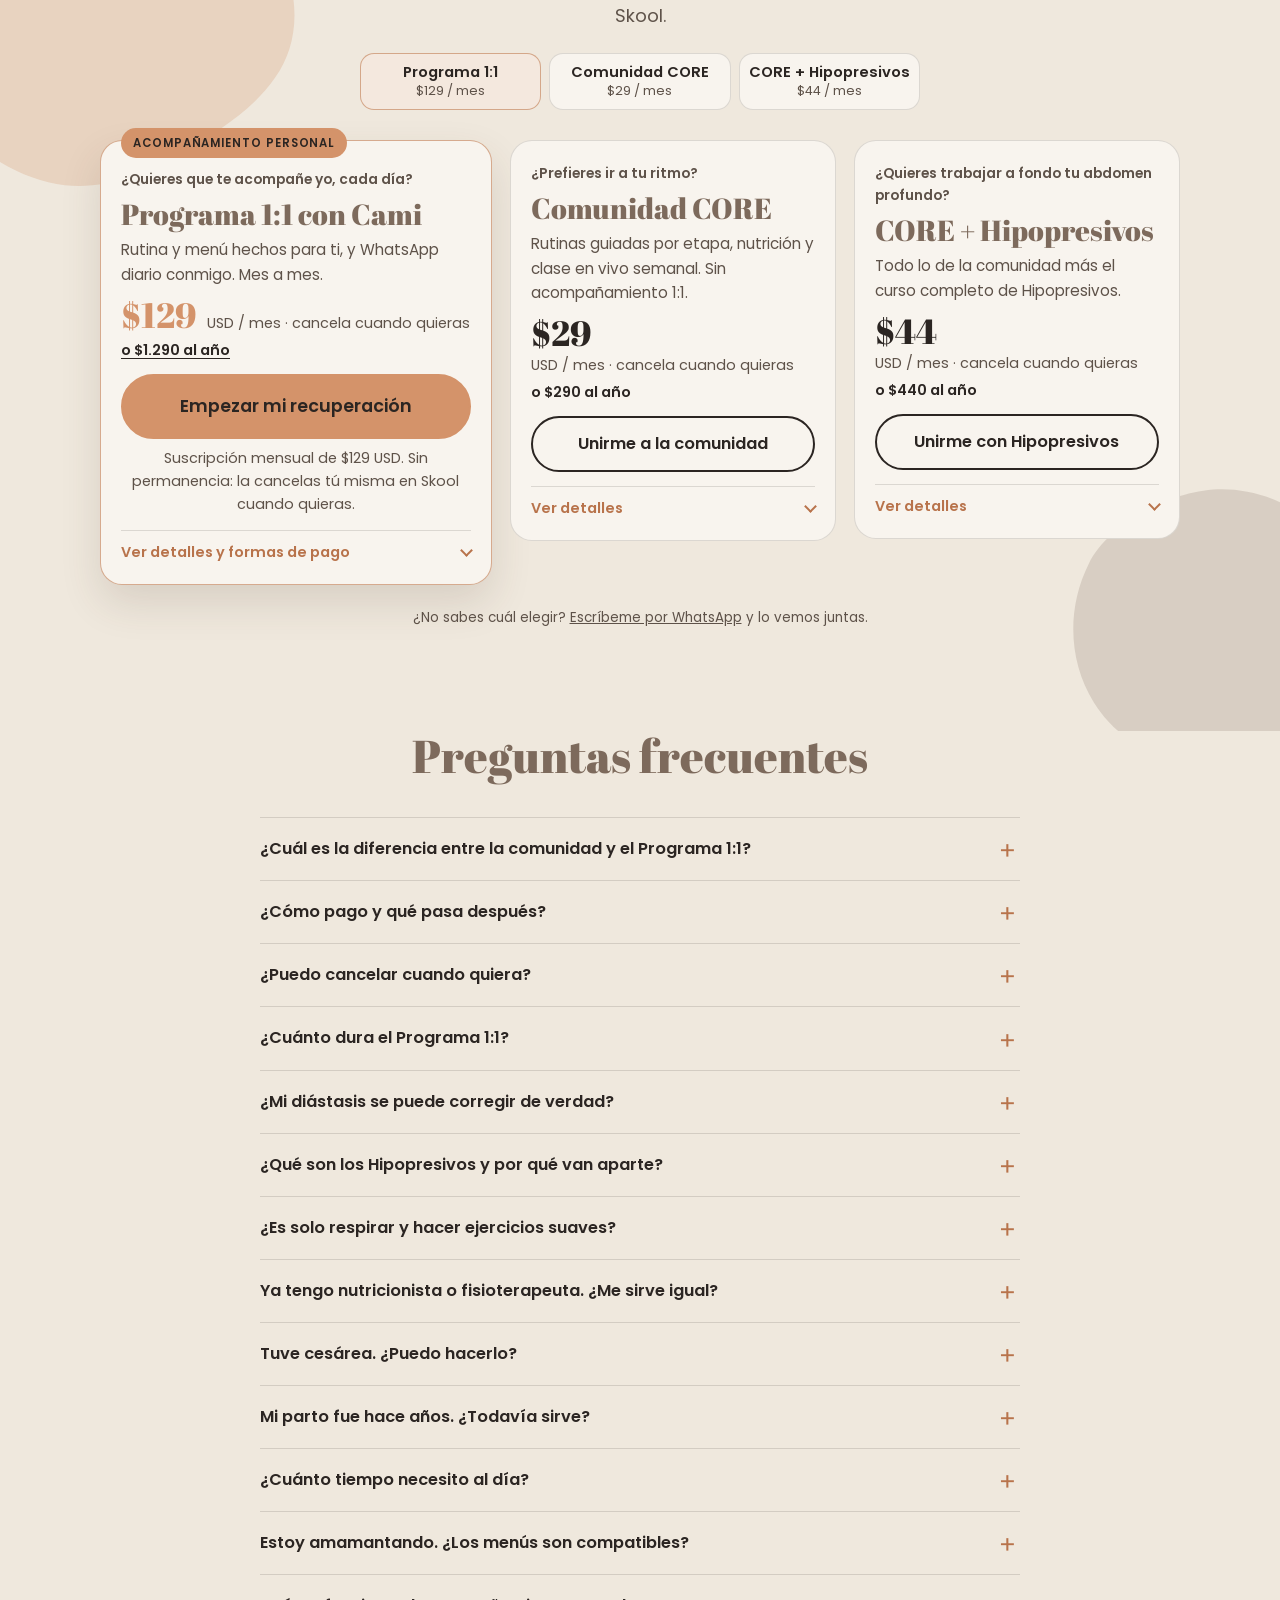
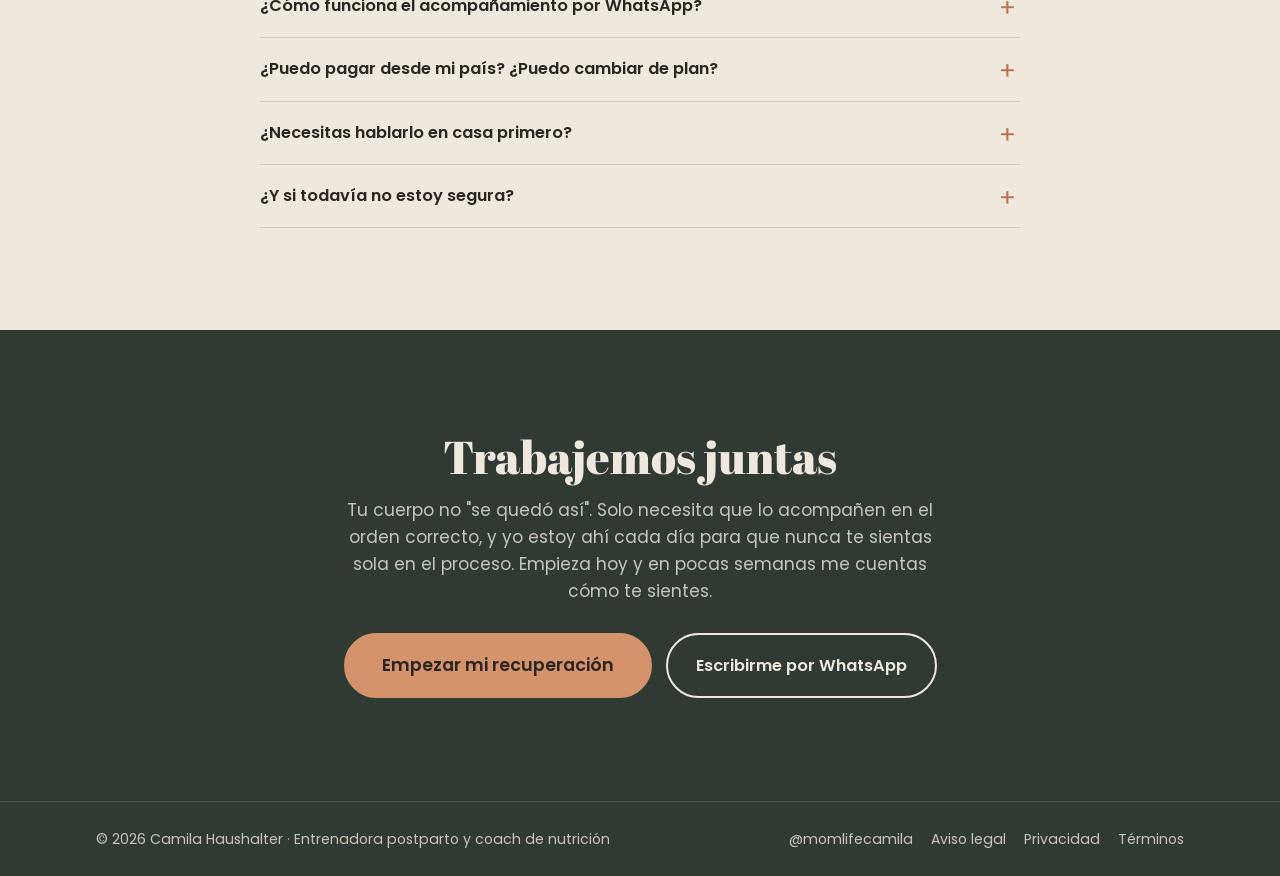
==== commit 758368ee: "Quiz live für alle (Freigabe Hausi 05.11.); Black-Friday-Streifen oben im Quiz (Countdown ab 11.11.," ====
--- a/index.html
+++ b/index.html
@@ -162,6 +162,14 @@
 .quiz{border:0;border-radius:22px;padding:0;width:min(520px,calc(100% - 24px));max-width:100%;background:var(--surface);color:var(--ink);box-shadow:0 30px 80px rgba(0,0,0,.35);font-family:var(--body);overflow:hidden}
 .quiz::backdrop{background:rgba(31,38,34,.7);backdrop-filter:blur(4px)}
 .quiz .qin{padding:24px 24px 22px}
+.quiz .qbf{display:flex;align-items:flex-start;gap:10px;padding:12px 18px;background:var(--moss);color:var(--moss-ink);text-decoration:none;font-size:.88rem;line-height:1.3}
+.quiz .qbf .qtxt{display:grid;gap:2px;min-width:0;flex:1 1 auto}
+.quiz .qbf .qrow{display:flex;align-items:baseline;gap:8px;flex-wrap:wrap}
+.quiz h2:focus{outline:none}
+.quiz .qbf .bf-heart{width:20px;height:20px;flex-shrink:0;color:#E0A27D;animation:beat 1.6s ease-in-out infinite}
+.quiz .qbf b{color:#E0A27D;font-weight:700}
+.quiz .qbf .bf-time{font-variant-numeric:tabular-nums;white-space:nowrap;font-size:1.3rem;font-weight:700;color:#FFF7EE;letter-spacing:.02em;line-height:1.1}
+@media (prefers-reduced-motion:reduce){.quiz .qbf .bf-heart{animation:none}}
 .quiz .qtop{display:flex;align-items:center;justify-content:space-between;gap:12px;margin-bottom:14px}
 .quiz .qdots{display:flex;gap:6px}
 .quiz .qdots i{width:22px;height:5px;border-radius:999px;background:var(--line)}
@@ -443,8 +451,8 @@
   bonoActivo: false,         // Launch-Bonus (ein Monat CORE gratis nach dem Programm) – seit 05.11. ohne Sinn, weil CORE im 1:1 enthalten ist und alles monatlich läuft
   bonoHasta: "", bonoHoras: 0, bonoTexto: "",
   // Quiz beim Einstieg (Hausi 05.11.): 3 Fragen (Frage 2 hängt von Frage 1 ab), Ergebnis = empfohlene Kachel, die dann oben steht.
-  // activo:false = nie von selbst; zum Testen ?quiz=1 an die Adresse hängen (?quiz=0 unterdrückt es). Erscheint je Browser-Sitzung/Tab nur einmal (sessionStorage).
-  quiz: { activo: false, retrasoMs: 600 },
+  // activo:false = nie von selbst (?quiz=1 erzwingt es trotzdem); ?quiz=0 unterdrückt es. Erscheint je Browser-Sitzung/Tab nur einmal (sessionStorage).
+  quiz: { activo: true, retrasoMs: 600 },   // live seit 05.11., 16:00 (Freigabe Hausi)
   // Black-Friday-Kampagne (Hausi 30.10., umgeplant 05.11. auf das neue Modell; Mechanik siehe README „Black Friday"). activo:false = nichts davon sichtbar.
   // Ab „desde" (Singles' Day) erscheint ein Herz-Störer mit Countdown bis „inicio" (Black Friday, 18:00 deutsche Zeit), ohne Preis.
   // Dann 24 Stunden lang drei Aktionspreise (Monat; Jahr = 10 × Monat), ohne Stückzahl-Grenze. Skool-Bestandsregel: wer in der Zeit
@@ -859,6 +867,8 @@
 <!-- Quiz beim Einstieg (Entwurf Hausi 05.11.): 3 Fragen, Frage 2 hängt von Frage 1 ab, Ergebnis = empfohlene Kachel.
      Inhalt steht im Skript (quizData). Schalter: CAMI_CONFIG.quiz.activo; ?quiz=1 erzwingt, ?quiz=0 unterdrückt. -->
 <dialog id="quiz" class="quiz" aria-labelledby="quizTitle">
+  <!-- Black-Friday-Streifen im Quiz (Hausi 05.11.): Countdown ab 11.11. bzw. die Aktion, damit es schon über den Fragen sichtbar ist -->
+  <a class="qbf" id="quizBf" href="#precios" hidden><svg class="bf-heart" viewBox="0 0 24 24" fill="currentColor" aria-hidden="true"><path d="M12 21s-7.5-4.6-9.6-9.1C.9 8.6 2.6 5 6.2 5c2 0 3.3 1.1 4 2.2.7-1.1 2-2.2 4-2.2 3.6 0 5.3 3.6 3.8 6.9C19.5 16.4 12 21 12 21z"/></svg><span id="quizBfText"></span></a>
   <div class="qin">
     <div class="qtop"><span class="qdots" id="quizDots" aria-hidden="true"><i class="on"></i><i></i><i></i></span><button class="qskip" type="button" id="quizSkip">Saltar e ir a la página</button></div>
     <p class="qk" id="quizKicker">Pregunta 1 de 3</p>
@@ -962,7 +972,10 @@
       var h=hora(t,null), hd=hora(t,'Europe/Berlin'), dl=fecha(t,null), dd=fecha(t,'Europe/Berlin');
       var local=h&&h!==hd?'; '+(dl&&dl!==dd?dl+' a las ':'')+h+' donde tú estás':'';
       return fmt(t,'Europe/Berlin')+' (hora de Alemania'+local+')'; }
+    var qbf=document.getElementById('quizBf'), qbfTxt=document.getElementById('quizBfText');
     function bartxt(label,time,mini){ bar.classList.toggle('bf-mini',!!mini); txt.innerHTML='<span class="bf-lbl">'+label+'</span>'+(time?'<span class="bf-time">'+time+'</span>':''); }
+    function quizbar(label,rowLabel,time){ if(!qbf)return; qbf.hidden=false; qbfTxt.className='qtxt'; qbfTxt.innerHTML='<span class="bf-lbl">'+label+'</span>'+(time?'<span class="qrow"><span>'+rowLabel+'</span><span class="bf-time">'+time+'</span></span>':''); }
+    window.__bfQuizPrice=function(k){ return null; };
     var origBadge=badge?badge.textContent:'';
     var lastPhase=null;
     function setPrices(){
@@ -990,20 +1003,23 @@
     function lista(){ return 'Comunidad CORE <b>'+fmtUsd(BP.standard)+'</b> (antes '+fmtUsd(base.standard)+'), CORE + Hipopresivos <b>'+fmtUsd(BP.premium)+'</b> (antes '+fmtUsd(base.premium)+') y Programa 1:1 <b>'+fmtUsd(BP.vip)+'</b> (antes '+fmtUsd(base.vip)+'), al mes'; }
     function render(){
       var t=now(), ph=phase(t);
-      if(ph==='off'){ if(lastPhase&&lastPhase!=='off'){ bar.hidden=true; resetPrices(); } lastPhase=ph; syncBody(); return; }
+      if(ph==='off'){ if(lastPhase&&lastPhase!=='off'){ bar.hidden=true; resetPrices(); } if(qbf)qbf.hidden=true; window.__bfQuizPrice=function(){return null;}; lastPhase=ph; syncBody(); return; }
       if(ph==='wait'&&!live.loaded&&!pv)return;   // erst die Antwort von bf.json abwarten (sonst blitzt „se abre en unos minutos" auf)
       showBar();
       if(ph==='countdown'){
         if(lastPhase!=='countdown'){ resetPrices(); line.hidden=false; }
         bartxt('Faltan', dur(tIni-t), true);
         line.innerHTML='💛 El '+cuando(tIni)+' pasa algo especial con los tres planes, solo durante <b>24 horas</b>. Faltan <b class="bf-time">'+dur(tIni-t)+'</b>.';
+        quizbar('💛 El '+fmt(tIni,'Europe/Berlin')+' (hora de Alemania) pasa algo especial con los tres planes.', 'Faltan', dur(tIni-t)); window.__bfQuizPrice=function(){return null;};
       } else if(ph==='wait'){
         if(lastPhase!=='wait'){ resetPrices(); line.hidden=false; }
-        bartxt('<b>¡Es hoy!</b> La oferta de 24 horas se abre en unos minutos…', '');
+        bartxt('<b>¡Es hoy!</b> La oferta de 24 horas se abre en unos minutos…', ''); quizbar('<b>¡Es hoy!</b> La oferta de 24 horas se abre en unos minutos…','','');
         line.innerHTML='💛 La oferta de 24 horas se está abriendo. Vuelve a cargar la página en un momento.';
       } else {
         if(lastPhase!=='on'){ setPrices(); line.hidden=false; }
         bartxt('<b>Solo 24 h</b> · CORE <b>'+fmtUsd(BP.standard)+'</b> · CORE + Hipopresivos <b>'+fmtUsd(BP.premium)+'</b> · 1:1 <b>'+fmtUsd(BP.vip)+'</b> al mes · termina en', dur(tFin-t));
+        quizbar('<b>Solo 24 h</b> · CORE <b>'+fmtUsd(BP.standard)+'</b> · CORE + Hipopresivos <b>'+fmtUsd(BP.premium)+'</b> · 1:1 <b>'+fmtUsd(BP.vip)+'</b> al mes', 'Termina en', dur(tFin-t));
+        window.__bfQuizPrice=function(k){ return {antes:base[k], hasta:cuando(tFin)}; };
         line.innerHTML='Solo hasta el '+cuando(tFin)+': '+lista()+'. Si empiezas hoy, <b>te quedas con ese precio mientras no canceles</b>. Termina en <b class="bf-time">'+dur(tFin-t)+'</b>.';
       }
       lastPhase=ph; syncBody();
@@ -1185,7 +1201,9 @@
       qKick.textContent='Tu plan recomendado'; qTitle.textContent=t.name;
       qDots.querySelectorAll('i').forEach(function(d){d.classList.add('on');});
       var chk='<svg viewBox="0 0 20 20" fill="none" stroke="#B8734B" stroke-width="2.2" stroke-linecap="round" stroke-linejoin="round" aria-hidden="true"><path d="M4 10.5l4 4 8-8"/></svg>';
-      qBody.innerHTML='<div class="qres"><p class="qprice">'+fmtUsd(p)+' USD / mes · cancela cuando quieras</p>'+
+      var bfq=(window.__bfQuizPrice&&window.__bfQuizPrice(r.tier))||null;
+      var priceLine=bfq?'<b>'+fmtUsd(p)+' USD / mes</b> <s>'+fmtUsd(bfq.antes)+'</s> · solo hasta el '+bfq.hasta+' · te quedas con ese precio mientras no canceles':fmtUsd(p)+' USD / mes · cancela cuando quieras';
+      qBody.innerHTML='<div class="qres"><p class="qprice">'+priceLine+'</p>'+
         '<ul class="qfacts">'+quizFacts[r.tier].map(function(f){return '<li>'+chk+'<span>'+f+'</span></li>';}).join('')+'</ul>'+
         (r.capped?'<p class="qwhy">'+quizCap[r.tier]+'</p>':'')+
         '<button class="btn btn-primary btn-lg" type="button" id="quizBuy">'+(r.tier==='vip'?'Empezar ahora en Skool':'Unirme ahora en Skool')+'</button>'+
@@ -1250,6 +1268,7 @@
   if(quizAvailable){
     var qb=document.getElementById('quizBtn'); if(qb){ qb.hidden=false; qb.addEventListener('click',function(){ openQuiz(false); }); }
     document.getElementById('quizSkip').addEventListener('click',function(){ track('/quiz-saltar',true); quiz.close(); });
+    var qbfA=document.getElementById('quizBf'); qbfA&&qbfA.addEventListener('click',function(){ track('/clic-bf',true); quiz.close(); });
     quiz.addEventListener('click',function(e){ if(e.target===quiz)quiz.close(); });
     var seenQuiz=false; try{ seenQuiz=sessionStorage.getItem('cami_quiz')==='1'; }catch(e){}
     var force=qm&&qm[1]==='1';
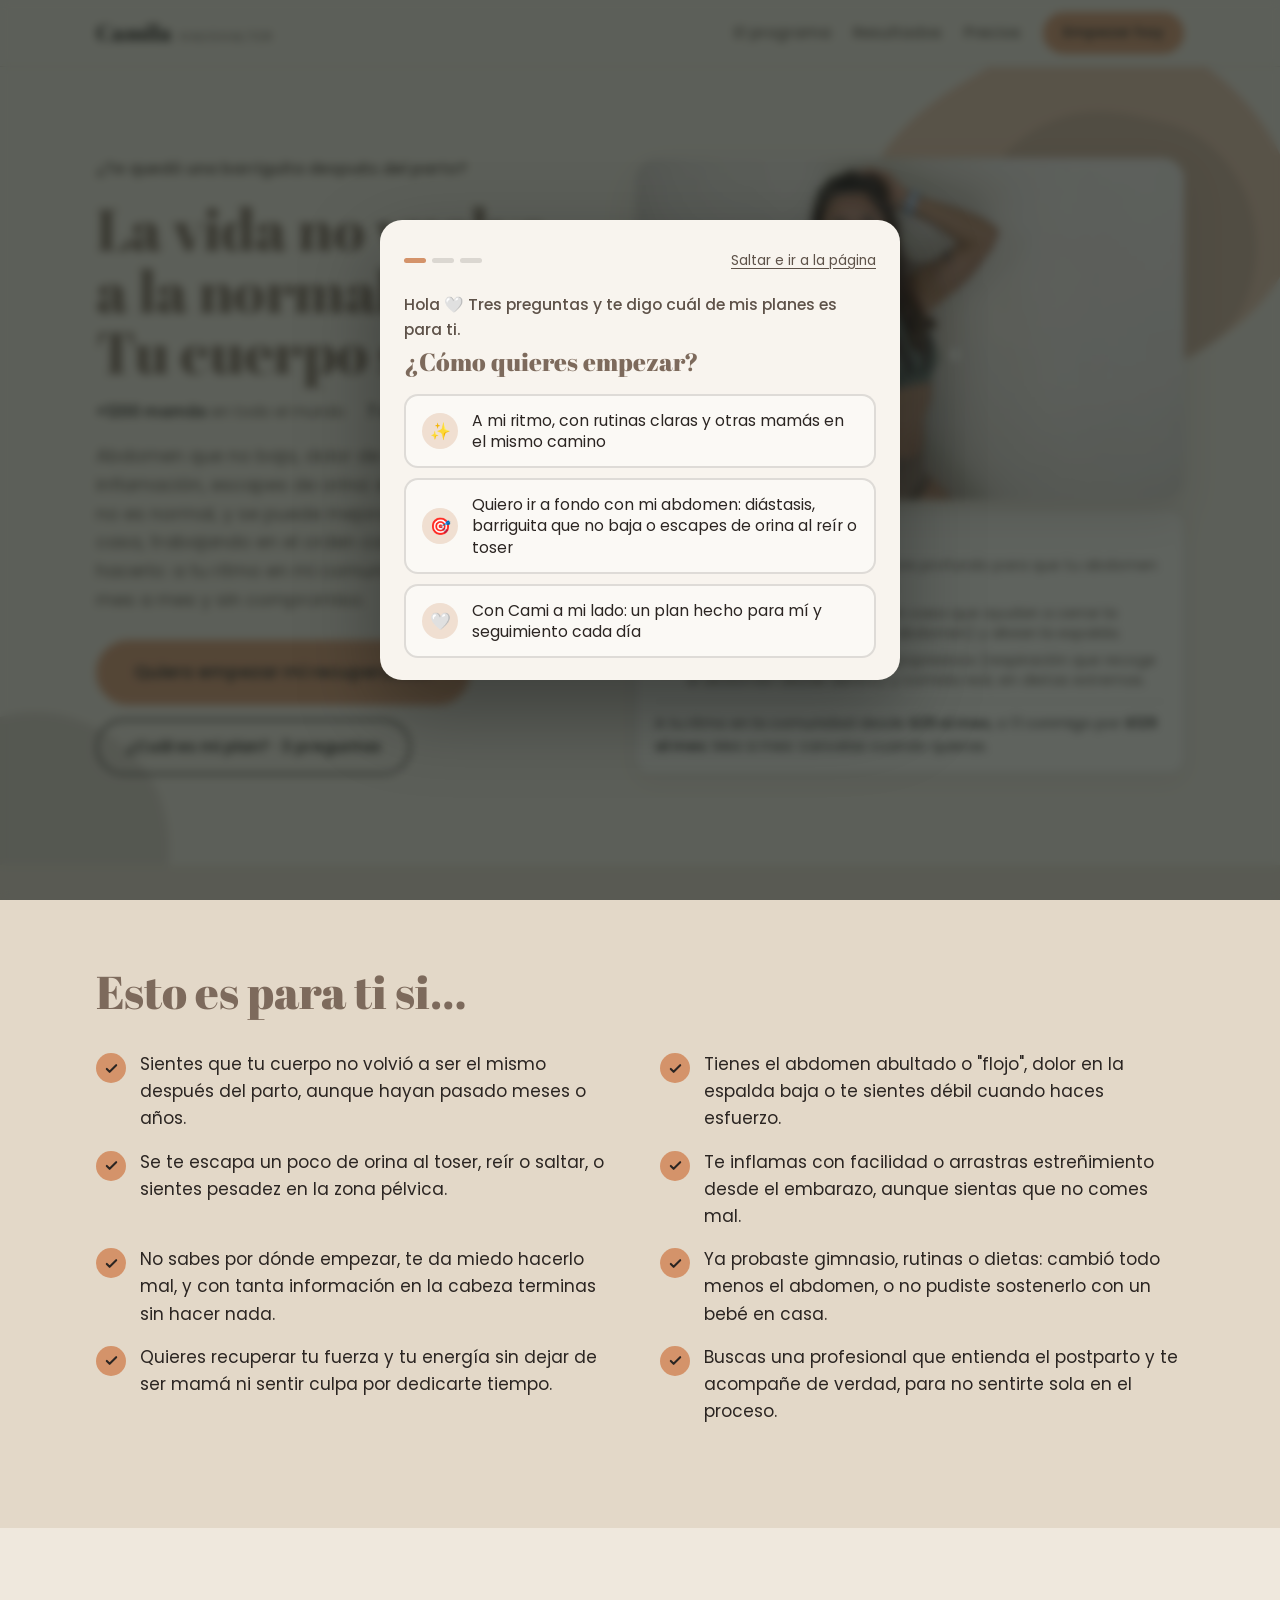
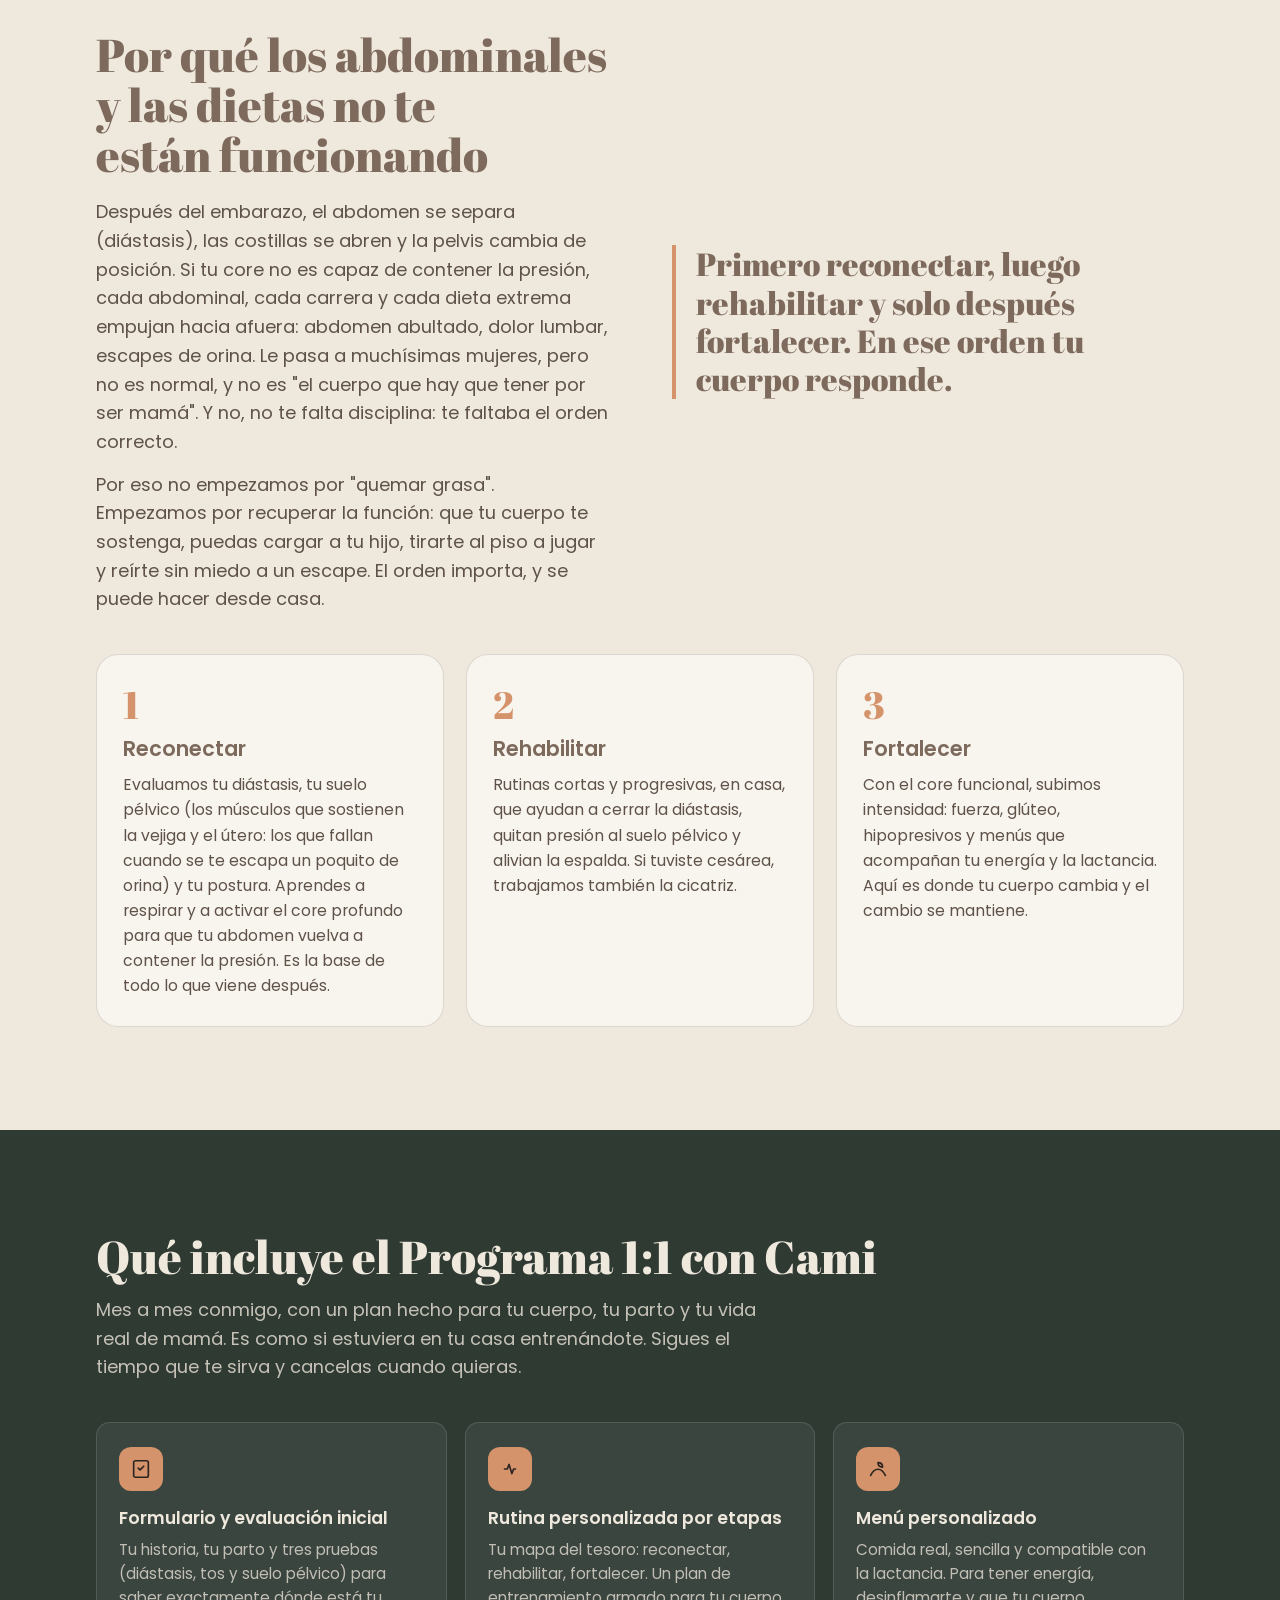
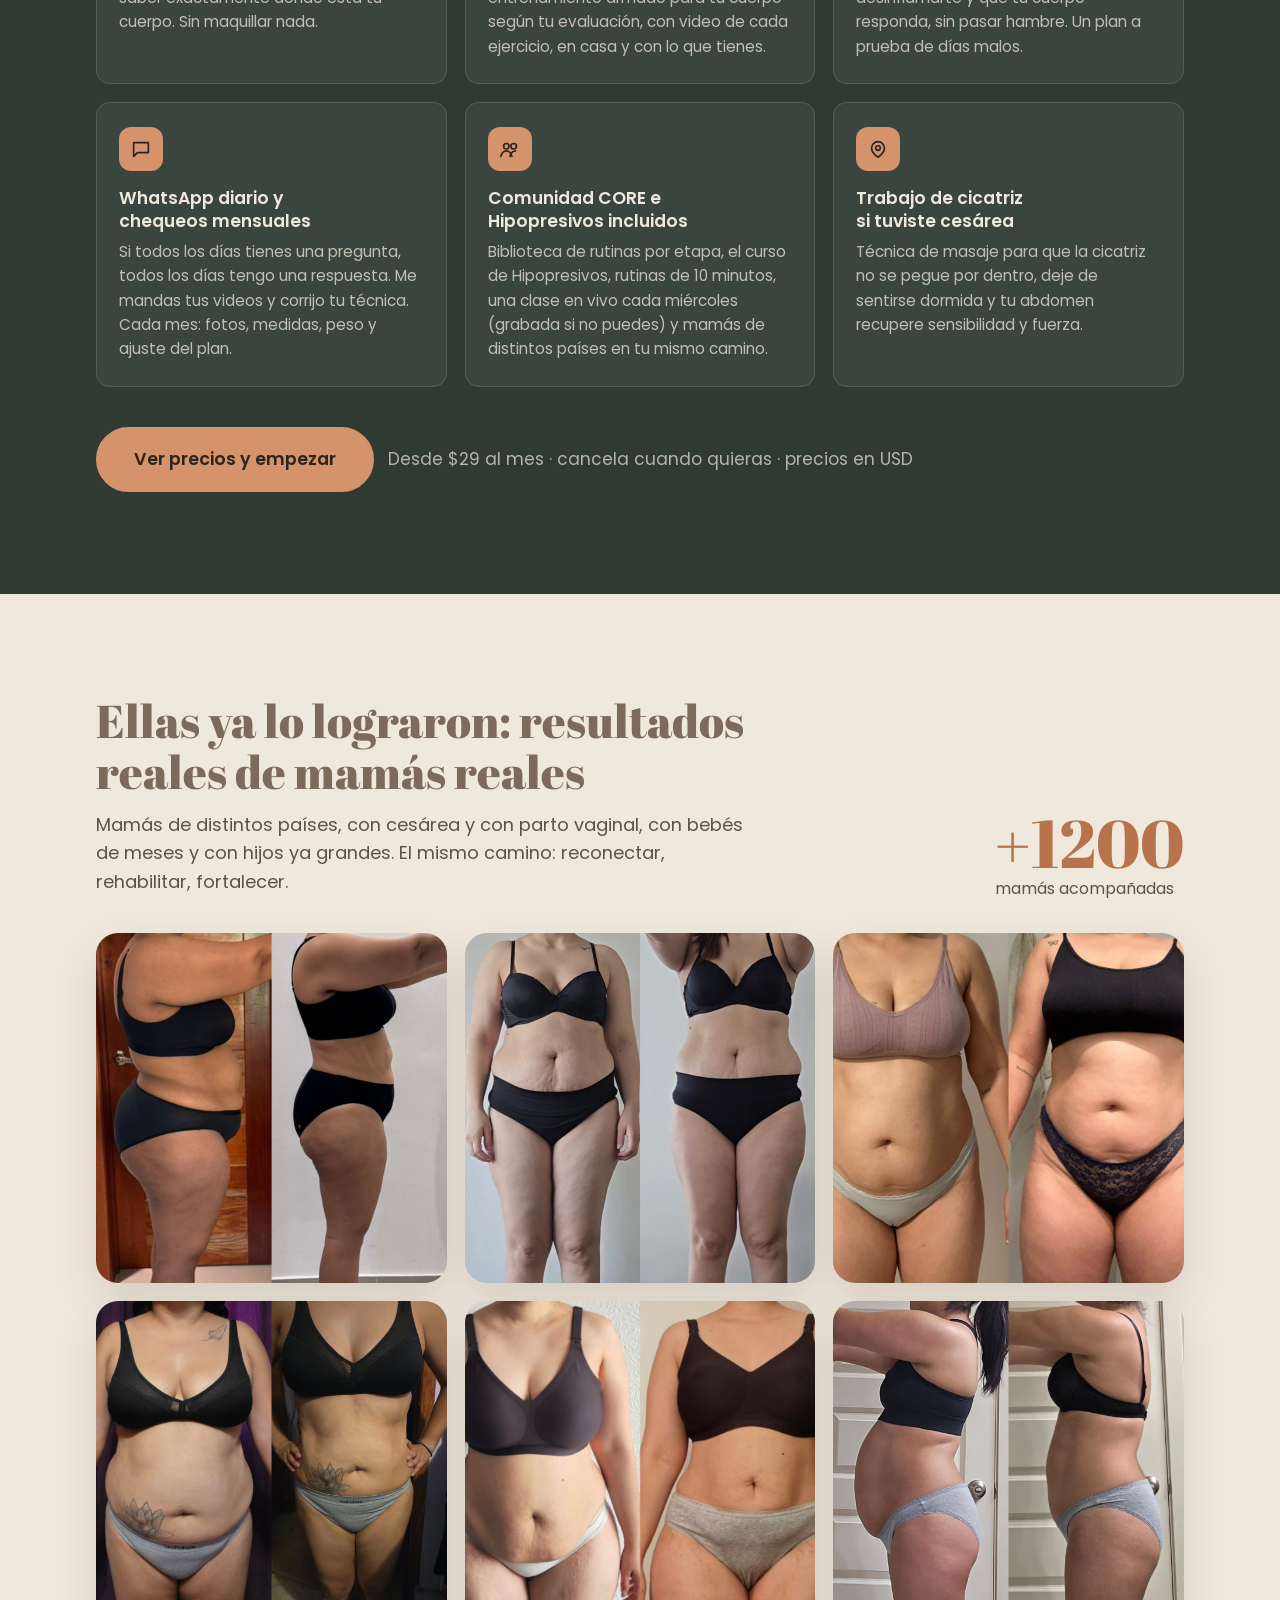
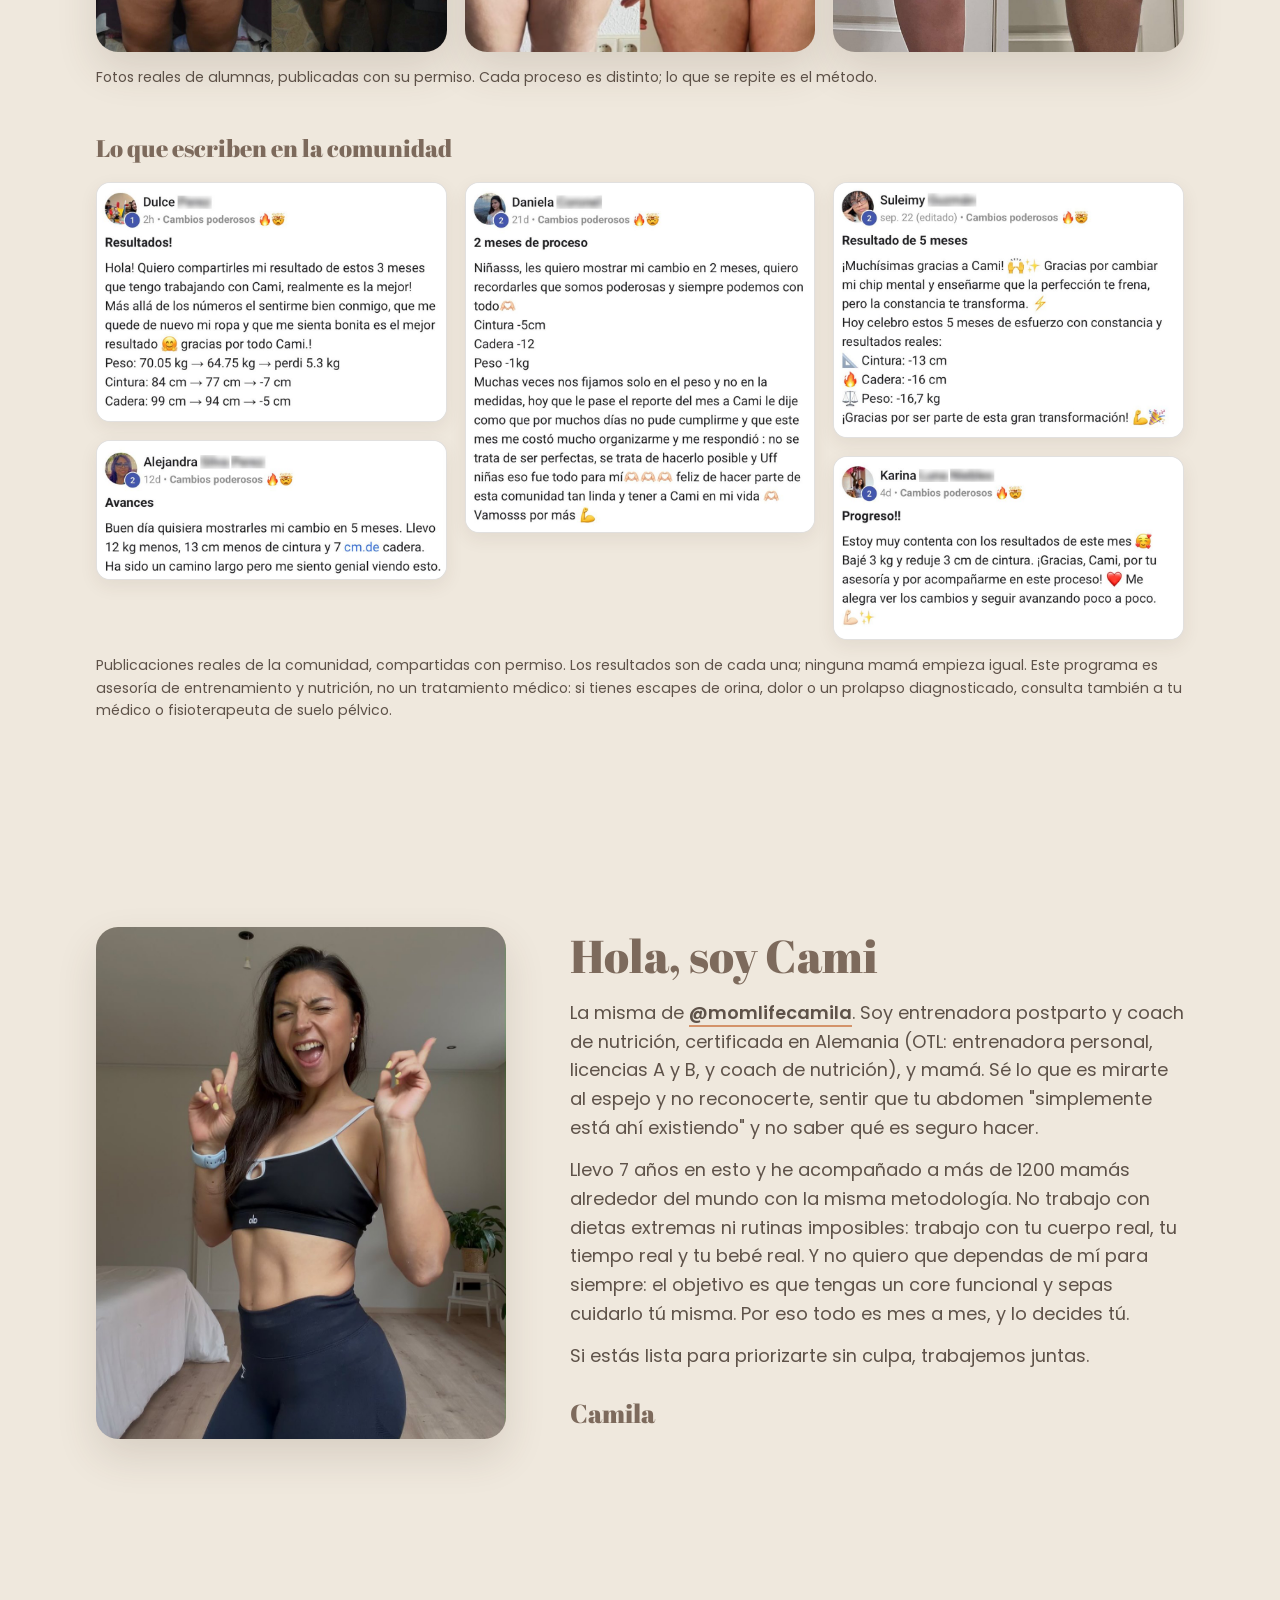
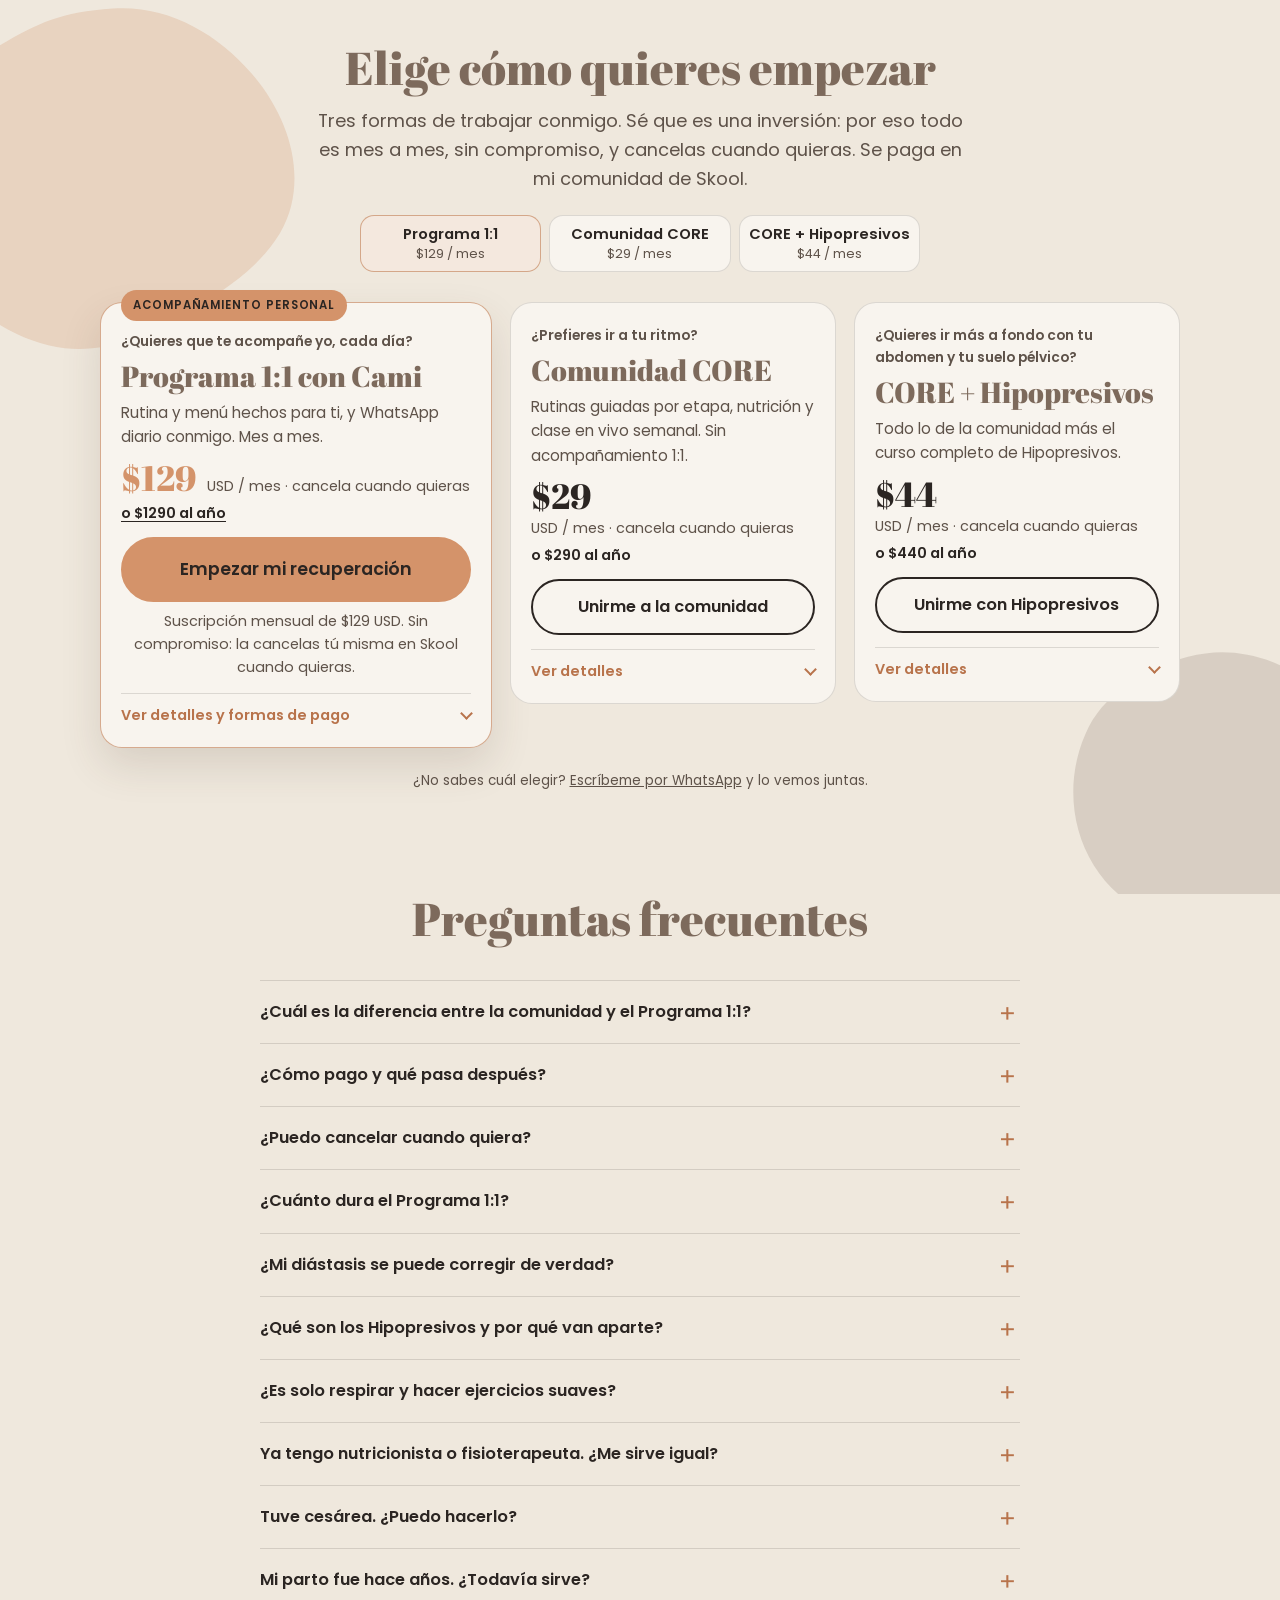
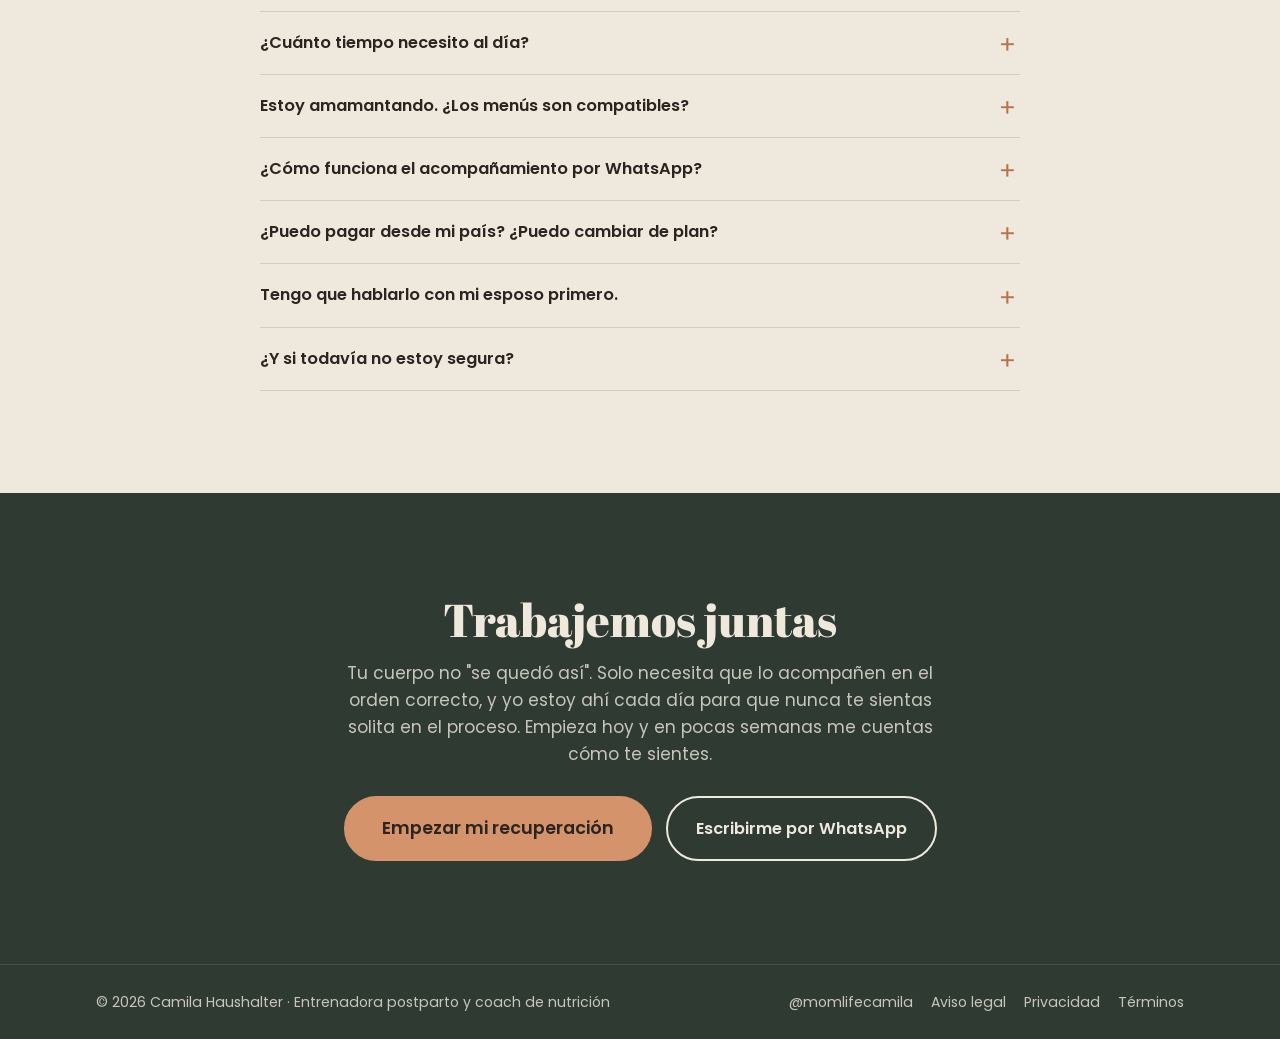
==== commit 13f73e4b: "Stimme/Zielgruppe (Prüfagent 06.11.): evaluación statt diagnóstico, keine Zeitversprechen, en vivo, " ====
--- a/index.html
+++ b/index.html
@@ -5,13 +5,13 @@
 <meta name="viewport" content="width=device-width, initial-scale=1, viewport-fit=cover">
 <title>Camila Haushalter · Recuperación postparto</title>
 <meta name="claude:viewport-fit-sides" content="cover">
-<meta name="description" content="Recupera tu cuerpo después del parto: comunidad con rutinas y nutrición desde $29 al mes, o 1:1 con Camila Haushalter mes a mes. Cancela cuando quieras.">
+<meta name="description" content="Recupera tu fuerza y vuelve a sentirte tú, desde casa y en el orden correcto. Comunidad desde $29 al mes o 1:1 con Camila, mes a mes. Cancelas cuando quieras.">
 <!-- OG/WhatsApp-Vorschau: og:image und og:url brauchen ABSOLUTE URLs. Domain: momlifecamila.com (Cloudflare Registrar, gekauft 27.10.2026). -->
 <link rel="canonical" href="https://momlifecamila.com/">
 <meta property="og:type" content="website">
 <meta property="og:url" content="https://momlifecamila.com/">
-<meta property="og:title" content="Recupera tu cuerpo después del parto · Camila Haushalter">
-<meta property="og:description" content="Comunidad con rutinas y nutrición desde $29 al mes, o 1:1 conmigo mes a mes: rutina y menú hechos para ti y WhatsApp diario. Sin permanencia: cancelas cuando quieras.">
+<meta property="og:title" content="¿Te quedó una barriguita después del parto? · Cami (@momlifecamila)">
+<meta property="og:description" content="Recupera tu fuerza y vuelve a sentirte tú, desde casa y en el orden correcto. Comunidad desde $29 al mes o 1:1 conmigo, mes a mes. Cancelas cuando quieras.">
 <meta property="og:image" content="https://momlifecamila.com/assets/og.jpg">
 <meta property="og:image:width" content="1200">
 <meta property="og:image:height" content="630">
@@ -176,11 +176,12 @@
 .quiz .qdots i.on{background:var(--clay)}
 .quiz .qskip{border:0;background:transparent;color:var(--ink-2);font:inherit;font-size:.86rem;cursor:pointer;text-decoration:underline;text-underline-offset:3px;padding:6px 0}
 .quiz .qk{margin:0 0 6px;font-size:.78rem;letter-spacing:.14em;text-transform:uppercase;color:var(--clay-deep);font-weight:600}
+.quiz .qk.intro{text-transform:none;letter-spacing:0;font-size:.98rem;font-weight:500;color:var(--ink-2)}
 .quiz h2{font-family:var(--display);font-weight:400;font-size:1.55rem;line-height:1.12;margin:0 0 18px;color:var(--cocoa)}
 .quiz .qopts{display:grid;gap:10px;margin:0;padding:0;list-style:none}
 .quiz .qopt{display:flex;align-items:center;gap:14px;width:100%;text-align:left;padding:14px 16px;border:2px solid var(--line);border-radius:var(--radius-s);background:var(--surface-2);color:var(--ink);font:inherit;font-size:.98rem;line-height:1.35;cursor:pointer;transition:border-color .15s ease,background .15s ease}
 .quiz .qopt:hover,.quiz .qopt:focus-visible{border-color:var(--clay);background:color-mix(in srgb,var(--clay) 12%,var(--surface-2))}
-.quiz .qopt .qi{flex:0 0 36px;width:36px;height:36px;border-radius:50%;background:color-mix(in srgb,var(--clay) 22%,var(--surface));display:grid;place-items:center;font-size:1.15rem}
+.quiz .qopt .qi{flex:0 0 36px;width:36px;height:36px;border-radius:50%;background:color-mix(in srgb,var(--clay) 22%,var(--surface));display:grid;place-items:center;font-size:1.05rem;font-weight:600;color:var(--clay-deep)}
 .quiz .qback{margin-top:14px;border:0;background:transparent;color:var(--ink-2);font:inherit;font-size:.88rem;cursor:pointer;padding:6px 0}
 .quiz .qres{text-align:left}
 .quiz .qres .qplan{font-family:var(--display);font-size:1.9rem;line-height:1.1;color:var(--clay-deep);margin:4px 0 6px}
@@ -563,7 +564,7 @@
         <span><strong>7 años</strong> de experiencia</span>
         <span id="heroCupos" hidden></span>
       </div>
-      <p class="lead">Abdomen que no baja, dolor de espalda, inflamación, escapes de orina: es muy común, pero no es normal, y se puede mejorar mucho desde casa, trabajando en el orden correcto. <span data-only="vip">Elige cómo hacerlo: a tu ritmo en mi comunidad, o 1:1 conmigo, mes a mes y sin permanencia.</span><span data-only="core">En mi comunidad lo haces guiada paso a paso, con rutinas cortas, nutrición sencilla y una clase en vivo cada semana. Desde $29 al mes, sin permanencia.</span></p>
+      <p class="lead">Abdomen que no baja, dolor de espalda, inflamación, escapes de orina: es muy común, pero no es normal, y se puede mejorar mucho desde casa, trabajando en el orden correcto. <span data-only="vip">Elige cómo hacerlo: a tu ritmo en mi comunidad, o 1:1 conmigo, mes a mes y sin compromiso.</span><span data-only="core">En mi comunidad lo haces guiada paso a paso, con rutinas cortas, nutrición sencilla y una clase en vivo cada semana. Desde $29 al mes y cancelas cuando quieras.</span></p>
       <div class="cta">
         <a class="btn btn-primary btn-lg" href="#precios" id="heroCta"><span data-only="vip">Quiero empezar mi recuperación</span><span data-only="core">Unirme a la comunidad</span></a>
         <button class="btn btn-ghost" type="button" id="quizBtn" hidden>¿Cuál es mi plan? · 3 preguntas</button>
@@ -575,11 +576,11 @@
         <p class="hc-t">Así funciona, en corto</p>
         <ol class="hc-steps">
           <li><span class="n">1</span><span><b>Reconectar:</b> respiración y core profundo para que tu abdomen vuelva a contener la presión.</span></li>
-          <li><span class="n">2</span><span><b>Rehabilitar:</b> rutinas cortas en casa que ayudan a cerrar la diástasis y alivian la espalda.</span></li>
-          <li><span class="n">3</span><span><b>Fortalecer:</b> fuerza, glúteo, hipopresivos y comida real, sin dietas extremas.</span></li>
+          <li><span class="n">2</span><span><b>Rehabilitar:</b> rutinas cortas en casa que ayudan a cerrar la diástasis (la separación del abdomen) y alivian la espalda.</span></li>
+          <li><span class="n">3</span><span><b>Fortalecer:</b> fuerza, glúteo, hipopresivos (respiración que recoge el abdomen desde dentro) y comida real, sin dietas extremas.</span></li>
         </ol>
-        <p class="hc-note" data-only="vip">A tu ritmo en la comunidad desde <b>$29 al mes</b>, o 1:1 conmigo por <b>$129 al mes</b>. Sin permanencia: cancelas cuando quieras.</p>
-        <p class="hc-note" data-only="core">Todo guiado en la comunidad por <b>$29 al mes</b> (con Hipopresivos, $44). Sin permanencia: cancelas cuando quieras.</p>
+        <p class="hc-note" data-only="vip">A tu ritmo en la comunidad desde <b>$29 al mes</b>, o 1:1 conmigo por <b>$129 al mes</b>. Mes a mes: cancelas cuando quieras.</p>
+        <p class="hc-note" data-only="core">Todo guiado en la comunidad por <b>$29 al mes</b> (con Hipopresivos, $44). Mes a mes: cancelas cuando quieras.</p>
       </div>
     </div>
   </div>
@@ -606,13 +607,13 @@
     <div class="why">
       <div>
         <h2>Por qué los abdominales y las dietas no te están funcionando</h2>
-        <p class="lead" style="margin-top:18px">Después del embarazo, el abdomen se separa (diástasis), las costillas se abren y la pelvis cambia de posición. Si tu core no es capaz de contener la presión, cada abdominal, cada carrera y cada dieta extrema empujan hacia afuera: abdomen abultado, dolor lumbar, escapes de orina. Le pasa a muchísimas mujeres, pero no es normal, y no es "el cuerpo que hay que tener por ser mamá".</p>
-        <p class="lead" style="margin-top:14px">Por eso no empezamos por "quemar grasa". Empezamos por recuperar la función. El orden importa, y se puede hacer desde casa.</p>
+        <p class="lead" style="margin-top:18px">Después del embarazo, el abdomen se separa (diástasis), las costillas se abren y la pelvis cambia de posición. Si tu core no es capaz de contener la presión, cada abdominal, cada carrera y cada dieta extrema empujan hacia afuera: abdomen abultado, dolor lumbar, escapes de orina. Le pasa a muchísimas mujeres, pero no es normal, y no es "el cuerpo que hay que tener por ser mamá". Y no, no te falta disciplina: te faltaba el orden correcto.</p>
+        <p class="lead" style="margin-top:14px">Por eso no empezamos por "quemar grasa". Empezamos por recuperar la función: que tu cuerpo te sostenga, puedas cargar a tu hijo, tirarte al piso a jugar y reírte sin miedo a un escape. El orden importa, y se puede hacer desde casa.</p>
       </div>
       <p class="big">Primero reconectar, luego rehabilitar y solo después fortalecer. En ese orden tu cuerpo responde.</p>
     </div>
     <div class="phase-grid">
-      <article class="phase"><div class="n">1</div><h3>Reconectar</h3><p>Evaluamos tu diástasis, tu suelo pélvico y tu postura. Aprendes a respirar y a activar el core profundo para que tu abdomen vuelva a contener la presión. Es la base de todo lo que viene después.</p></article>
+      <article class="phase"><div class="n">1</div><h3>Reconectar</h3><p>Evaluamos tu diástasis, tu suelo pélvico (los músculos que sostienen la vejiga y el útero: los que fallan cuando se te escapa un poquito de orina) y tu postura. Aprendes a respirar y a activar el core profundo para que tu abdomen vuelva a contener la presión. Es la base de todo lo que viene después.</p></article>
       <article class="phase"><div class="n">2</div><h3>Rehabilitar</h3><p>Rutinas cortas y progresivas, en casa, que ayudan a cerrar la diástasis, quitan presión al suelo pélvico y alivian la espalda. Si tuviste cesárea, trabajamos también la cicatriz.</p></article>
       <article class="phase"><div class="n">3</div><h3>Fortalecer</h3><p>Con el core funcional, subimos intensidad: fuerza, glúteo, hipopresivos y menús que acompañan tu energía y la lactancia. Aquí es donde tu cuerpo cambia y el cambio se mantiene.</p></article>
     </div>
@@ -622,14 +623,14 @@
 <section class="inc-sec" data-only="vip">
   <div class="wrap pad">
     <h2>Qué incluye el Programa 1:1 con Cami</h2>
-    <p class="lead" style="margin-top:14px">Mes a mes conmigo, con un plan hecho para tu cuerpo, tu parto y tu rutina real de mamá. Es como si estuviera en tu casa entrenándote. Sigues el tiempo que te sirva y cancelas cuando quieras.</p>
+    <p class="lead" style="margin-top:14px">Mes a mes conmigo, con un plan hecho para tu cuerpo, tu parto y tu vida real de mamá. Es como si estuviera en tu casa entrenándote. Sigues el tiempo que te sirva y cancelas cuando quieras.</p>
     <div class="inc-grid">
-      <article class="inc"><div class="ic"><svg viewBox="0 0 24 24" fill="none" stroke="#2B2522" stroke-width="1.8" stroke-linecap="round" stroke-linejoin="round" aria-hidden="true"><path d="M9 11l2 2 4-4"/><rect x="4" y="3" width="16" height="18" rx="2"/></svg></div><h3>Formulario y diagnóstico inicial</h3><p>Tu historia, tu parto y tres pruebas (diástasis, tos y suelo pélvico) para saber exactamente dónde está tu cuerpo. Sin maquillar nada.</p></article>
-      <article class="inc"><div class="ic"><svg viewBox="0 0 24 24" fill="none" stroke="#2B2522" stroke-width="1.8" stroke-linecap="round" stroke-linejoin="round" aria-hidden="true"><path d="M6 12h3l2-5 3 10 2-5h2"/></svg></div><h3>Rutina personalizada por etapas</h3><p>Tu mapa del tesoro: reconectar, rehabilitar, fortalecer. Un plan de entrenamiento armado para tu cuerpo y tu diagnóstico, con video de cada ejercicio, en casa y con lo que tienes.</p></article>
-      <article class="inc"><div class="ic"><svg viewBox="0 0 24 24" fill="none" stroke="#2B2522" stroke-width="1.8" stroke-linecap="round" stroke-linejoin="round" aria-hidden="true"><path d="M4 19c4-9 12-9 16 0"/><path d="M12 5c3 0 5 2 5 5-3 0-5-2-5-5z"/></svg></div><h3>Menú personalizado</h3><p>Comida real, sencilla y compatible con la lactancia. Para tener energía, desinflamarte y bajar sin pasar hambre. Un plan a prueba de días malos.</p></article>
+      <article class="inc"><div class="ic"><svg viewBox="0 0 24 24" fill="none" stroke="#2B2522" stroke-width="1.8" stroke-linecap="round" stroke-linejoin="round" aria-hidden="true"><path d="M9 11l2 2 4-4"/><rect x="4" y="3" width="16" height="18" rx="2"/></svg></div><h3>Formulario y evaluación inicial</h3><p>Tu historia, tu parto y tres pruebas (diástasis, tos y suelo pélvico) para saber exactamente dónde está tu cuerpo. Sin maquillar nada.</p></article>
+      <article class="inc"><div class="ic"><svg viewBox="0 0 24 24" fill="none" stroke="#2B2522" stroke-width="1.8" stroke-linecap="round" stroke-linejoin="round" aria-hidden="true"><path d="M6 12h3l2-5 3 10 2-5h2"/></svg></div><h3>Rutina personalizada por etapas</h3><p>Tu mapa del tesoro: reconectar, rehabilitar, fortalecer. Un plan de entrenamiento armado para tu cuerpo según tu evaluación, con video de cada ejercicio, en casa y con lo que tienes.</p></article>
+      <article class="inc"><div class="ic"><svg viewBox="0 0 24 24" fill="none" stroke="#2B2522" stroke-width="1.8" stroke-linecap="round" stroke-linejoin="round" aria-hidden="true"><path d="M4 19c4-9 12-9 16 0"/><path d="M12 5c3 0 5 2 5 5-3 0-5-2-5-5z"/></svg></div><h3>Menú personalizado</h3><p>Comida real, sencilla y compatible con la lactancia. Para tener energía, desinflamarte y que tu cuerpo responda, sin pasar hambre. Un plan a prueba de días malos.</p></article>
       <article class="inc"><div class="ic"><svg viewBox="0 0 24 24" fill="none" stroke="#2B2522" stroke-width="1.8" stroke-linecap="round" stroke-linejoin="round" aria-hidden="true"><path d="M4 5h16v11H8l-4 4z"/></svg></div><h3>WhatsApp diario y chequeos mensuales</h3><p>Si todos los días tienes una pregunta, todos los días tengo una respuesta. Me mandas tus videos y corrijo tu técnica. Cada mes: fotos, medidas, peso y ajuste del plan.</p></article>
-      <article class="inc"><div class="ic"><svg viewBox="0 0 24 24" fill="none" stroke="#2B2522" stroke-width="1.8" stroke-linecap="round" stroke-linejoin="round" aria-hidden="true"><circle cx="8" cy="9" r="3"/><circle cx="16" cy="9" r="3"/><path d="M2 20c1-4 4-6 6-6s5 2 6 6M12 20c1-4 4-6 6-6"/></svg></div><h3>Comunidad CORE e Hipopresivos incluidos</h3><p>Biblioteca de rutinas por etapa, el curso de Hipopresivos, rutinas de 10 minutos, una clase en vivo cada miércoles (grabada si no puedes) y cien mamás en tu mismo camino.</p></article>
-      <article class="inc"><div class="ic"><svg viewBox="0 0 24 24" fill="none" stroke="#2B2522" stroke-width="1.8" stroke-linecap="round" stroke-linejoin="round" aria-hidden="true"><path d="M12 21s-7-4.5-7-10a7 7 0 0114 0c0 5.5-7 10-7 10z"/><circle cx="12" cy="11" r="2.5"/></svg></div><h3>Trabajo de cicatriz si tuviste cesárea</h3><p>Técnica de masaje para que la cicatriz no se adhiera y tu abdomen recupere sensibilidad y fuerza.</p></article>
+      <article class="inc"><div class="ic"><svg viewBox="0 0 24 24" fill="none" stroke="#2B2522" stroke-width="1.8" stroke-linecap="round" stroke-linejoin="round" aria-hidden="true"><circle cx="8" cy="9" r="3"/><circle cx="16" cy="9" r="3"/><path d="M2 20c1-4 4-6 6-6s5 2 6 6M12 20c1-4 4-6 6-6"/></svg></div><h3>Comunidad CORE e Hipopresivos incluidos</h3><p>Biblioteca de rutinas por etapa, el curso de Hipopresivos, rutinas de 10 minutos, una clase en vivo cada miércoles (grabada si no puedes) y mamás de distintos países en tu mismo camino.</p></article>
+      <article class="inc"><div class="ic"><svg viewBox="0 0 24 24" fill="none" stroke="#2B2522" stroke-width="1.8" stroke-linecap="round" stroke-linejoin="round" aria-hidden="true"><path d="M12 21s-7-4.5-7-10a7 7 0 0114 0c0 5.5-7 10-7 10z"/><circle cx="12" cy="11" r="2.5"/></svg></div><h3>Trabajo de cicatriz si tuviste cesárea</h3><p>Técnica de masaje para que la cicatriz no se pegue por dentro, deje de sentirse dormida y tu abdomen recupere sensibilidad y fuerza.</p></article>
     </div>
     <div class="cta-row">
       <a class="btn btn-primary btn-lg" href="#precios">Ver precios y empezar</a>
@@ -641,13 +642,13 @@
 <section class="inc-sec" data-only="core">
   <div class="wrap pad">
     <h2>Qué incluye la Comunidad CORE</h2>
-    <p class="lead" style="margin-top:14px">Mi método completo para avanzar a tu ritmo, con rutinas guiadas, nutrición sencilla y cien mamás en tu mismo camino. Mes a mes y sin permanencia.</p>
+    <p class="lead" style="margin-top:14px">Mi método completo para avanzar a tu ritmo, con rutinas guiadas, nutrición sencilla y mamás de distintos países en tu mismo camino. Mes a mes, y cancelas cuando quieras.</p>
     <div class="inc-grid">
       <article class="inc"><div class="ic"><svg viewBox="0 0 24 24" fill="none" stroke="#2B2522" stroke-width="1.8" stroke-linecap="round" stroke-linejoin="round" aria-hidden="true"><path d="M6 12h3l2-5 3 10 2-5h2"/></svg></div><h3>Rutinas guiadas por etapa</h3><p>Reconectar, rehabilitar, fortalecer: cada etapa con sus rutinas en video, en casa y con lo que tienes. Tú eliges dónde empezar según cómo está tu cuerpo.</p></article>
       <article class="inc"><div class="ic"><svg viewBox="0 0 24 24" fill="none" stroke="#2B2522" stroke-width="1.8" stroke-linecap="round" stroke-linejoin="round" aria-hidden="true"><circle cx="12" cy="12" r="8"/><path d="M12 8v4l3 2"/></svg></div><h3>Rutinas de 10 minutos</h3><p>Para los días en que el bebé no da tregua: rutinas cortas que mantienen el progreso sin culpa.</p></article>
       <article class="inc"><div class="ic"><svg viewBox="0 0 24 24" fill="none" stroke="#2B2522" stroke-width="1.8" stroke-linecap="round" stroke-linejoin="round" aria-hidden="true"><path d="M4 19c4-9 12-9 16 0"/><path d="M12 5c3 0 5 2 5 5-3 0-5-2-5-5z"/></svg></div><h3>Nutrición sencilla</h3><p>Comida real, compatible con la lactancia, para desinflamarte y tener energía. Sin dietas extremas ni pasar hambre.</p></article>
-      <article class="inc"><div class="ic"><svg viewBox="0 0 24 24" fill="none" stroke="#2B2522" stroke-width="1.8" stroke-linecap="round" stroke-linejoin="round" aria-hidden="true"><rect x="3" y="5" width="18" height="14" rx="2"/><path d="M10 9l5 3-5 3z"/></svg></div><h3>Clase en vivo cada miércoles</h3><p>Entrenamos juntas en directo; si no puedes, queda grabada. Aquí resuelvo las dudas más comunes de la comunidad.</p></article>
-      <article class="inc"><div class="ic"><svg viewBox="0 0 24 24" fill="none" stroke="#2B2522" stroke-width="1.8" stroke-linecap="round" stroke-linejoin="round" aria-hidden="true"><circle cx="8" cy="9" r="3"/><circle cx="16" cy="9" r="3"/><path d="M2 20c1-4 4-6 6-6s5 2 6 6M12 20c1-4 4-6 6-6"/></svg></div><h3>Comunidad de mamás</h3><p>Feed y chat con mamás de distintos países que hacen el mismo camino. Compartes avances, preguntas y motivación.</p></article>
+      <article class="inc"><div class="ic"><svg viewBox="0 0 24 24" fill="none" stroke="#2B2522" stroke-width="1.8" stroke-linecap="round" stroke-linejoin="round" aria-hidden="true"><rect x="3" y="5" width="18" height="14" rx="2"/><path d="M10 9l5 3-5 3z"/></svg></div><h3>Clase en vivo cada miércoles</h3><p>Entrenamos juntas en vivo cada miércoles a las 17:00 (hora de Alemania); si no puedes, queda grabada. Aquí resuelvo las dudas más comunes de la comunidad.</p></article>
+      <article class="inc"><div class="ic"><svg viewBox="0 0 24 24" fill="none" stroke="#2B2522" stroke-width="1.8" stroke-linecap="round" stroke-linejoin="round" aria-hidden="true"><circle cx="8" cy="9" r="3"/><circle cx="16" cy="9" r="3"/><path d="M2 20c1-4 4-6 6-6s5 2 6 6M12 20c1-4 4-6 6-6"/></svg></div><h3>Comunidad de mamás</h3><p>Publicaciones y chat con mamás de distintos países que hacen el mismo camino: como un Instagram privadito, solo de mamás. Compartes avances, preguntas y motivación.</p></article>
       <article class="inc"><div class="ic"><svg viewBox="0 0 24 24" fill="none" stroke="#2B2522" stroke-width="1.8" stroke-linecap="round" stroke-linejoin="round" aria-hidden="true"><path d="M12 3v18"/><path d="M5 10c2-3 5-3 7 0 2-3 5-3 7 0"/></svg></div><h3>Hipopresivos, si los necesitas</h3><p>Con el plan CORE + Hipopresivos ($44 al mes) sumas el curso completo: respiración y postura que quitan presión al suelo pélvico y recogen el abdomen desde dentro.</p></article>
     </div>
     <div class="cta-row">
@@ -661,8 +662,8 @@
   <div class="wrap pad">
     <div class="res-head">
       <div>
-        <h2>Ellas ya hicieron su transformación</h2>
-        <p class="lead" style="margin-top:14px">Mamás de distintos países, con cesárea y con parto natural, con bebés de meses y con hijos ya grandes. El mismo camino: reconectar, rehabilitar, fortalecer.</p>
+        <h2>Ellas ya lo lograron: resultados reales de mamás reales</h2>
+        <p class="lead" style="margin-top:14px">Mamás de distintos países, con cesárea y con parto vaginal, con bebés de meses y con hijos ya grandes. El mismo camino: reconectar, rehabilitar, fortalecer.</p>
       </div>
       <div class="stat">+1200<small>mamás acompañadas</small></div>
     </div>
@@ -693,8 +694,8 @@
       <div class="frame portrait" data-label="Foto: Camila (entrenando o con su bebé)"><img src="assets/camila-about.jpg" alt="Camila Haushalter" onerror="this.parentElement.classList.add('ph')"></div>
       <div>
         <h2>Hola, soy Cami</h2>
-        <p class="lead">La misma de <a class="ig" id="igAbout" href="https://www.instagram.com/momlifecamila/" target="_blank" rel="noopener">@momlifecamila</a>. Soy entrenadora postparto y coach de nutrición certificada (OTL Online Trainer Lizenz, Alemania: entrenadora personal con licencias A y B y coach de nutrición), y mamá. Sé lo que es mirarte al espejo y no reconocerte, sentir que tu abdomen "simplemente está ahí existiendo" y no saber qué es seguro hacer.</p>
-        <p class="lead">Llevo 7 años en esto y he acompañado a más de 1200 mamás alrededor del mundo con la misma metodología. No trabajo con dietas extremas ni rutinas imposibles: trabajo con tu cuerpo real, tu tiempo real y tu bebé real. Y no quiero que dependas de mí para siempre: el objetivo es que en pocos meses tengas un core funcional y sepas cuidarlo. Por eso todo es mes a mes, sin permanencia.</p>
+        <p class="lead">La misma de <a class="ig" id="igAbout" href="https://www.instagram.com/momlifecamila/" target="_blank" rel="noopener">@momlifecamila</a>. Soy entrenadora postparto y coach de nutrición, certificada en Alemania (OTL: entrenadora personal, licencias A y B, y coach de nutrición), y mamá. Sé lo que es mirarte al espejo y no reconocerte, sentir que tu abdomen "simplemente está ahí existiendo" y no saber qué es seguro hacer.</p>
+        <p class="lead">Llevo 7 años en esto y he acompañado a más de 1200 mamás alrededor del mundo con la misma metodología. No trabajo con dietas extremas ni rutinas imposibles: trabajo con tu cuerpo real, tu tiempo real y tu bebé real. Y no quiero que dependas de mí para siempre: el objetivo es que tengas un core funcional y sepas cuidarlo tú misma. Por eso todo es mes a mes, y lo decides tú.</p>
         <p class="lead">Si estás lista para priorizarte sin culpa, trabajemos juntas.</p>
         <p class="sig">Camila</p>
       </div>
@@ -708,7 +709,7 @@
   <div class="wrap pad">
     <div class="price-intro">
       <h2>Elige cómo quieres empezar</h2>
-      <p class="lead">Tres formas de trabajar conmigo. Todas son mes a mes, sin permanencia: cancelas cuando quieras. Se pagan en mi comunidad de Skool.</p>
+      <p class="lead">Tres formas de trabajar conmigo. Sé que es una inversión: por eso todo es mes a mes, sin compromiso, y cancelas cuando quieras. Se paga en mi comunidad de Skool.</p>
       <p class="bf-line" id="bfLine" hidden style="text-align:left;margin:16px auto 0;max-width:62ch"></p>
       <nav class="tier-nav" aria-label="Las tres opciones">
         <a href="#tier11" data-chip="vip"><b>Programa 1:1</b><span>$129 / mes</span></a>
@@ -723,24 +724,24 @@
         <span class="tag">¿Quieres que te acompañe yo, cada día?</span>
         <h3>Programa 1:1 con Cami</h3>
         <p class="desc">Rutina y menú hechos para ti, y WhatsApp diario conmigo. Mes a mes.</p>
-        <div class="pr"><span class="n">$129</span><span class="u">USD / mes · cancela cuando quieras</span><span class="u alt-pay">o $1.290 al año</span></div>
+        <div class="pr"><span class="n">$129</span><span class="u">USD / mes · cancela cuando quieras</span><span class="u alt-pay">o $1290 al año</span></div>
         <p class="ref" hidden></p>
         <a class="btn btn-primary btn-lg" id="buyBtn" href="https://www.skool.com/momlifecamila/plans?tier=vip">Empezar mi recuperación</a>
-        <p class="pay-note" id="payNote">Suscripción mensual de $129 USD. Sin permanencia: la cancelas tú misma en Skool cuando quieras.</p>
+        <p class="pay-note" id="payNote">Suscripción mensual de $129 USD. Sin compromiso: la cancelas tú misma en Skool cuando quieras.</p>
         <p class="pay-warn" id="payWarn" hidden></p>
         <details class="dts">
           <summary><span class="lbl-closed">Ver detalles y formas de pago</span><span class="lbl-open">Ocultar detalles</span></summary>
           <div class="dt">
             <ul class="feat">
-              <li><svg viewBox="0 0 20 20" fill="none" stroke="#B8734B" stroke-width="2.2" stroke-linecap="round" stroke-linejoin="round" aria-hidden="true"><path d="M4 10.5l4 4 8-8"/></svg>Formulario y diagnóstico inicial</li>
+              <li><svg viewBox="0 0 20 20" fill="none" stroke="#B8734B" stroke-width="2.2" stroke-linecap="round" stroke-linejoin="round" aria-hidden="true"><path d="M4 10.5l4 4 8-8"/></svg>Formulario y evaluación inicial</li>
               <li><svg viewBox="0 0 20 20" fill="none" stroke="#B8734B" stroke-width="2.2" stroke-linecap="round" stroke-linejoin="round" aria-hidden="true"><path d="M4 10.5l4 4 8-8"/></svg>Rutina personalizada por etapas</li>
               <li><svg viewBox="0 0 20 20" fill="none" stroke="#B8734B" stroke-width="2.2" stroke-linecap="round" stroke-linejoin="round" aria-hidden="true"><path d="M4 10.5l4 4 8-8"/></svg>Menú personalizado</li>
               <li><svg viewBox="0 0 20 20" fill="none" stroke="#B8734B" stroke-width="2.2" stroke-linecap="round" stroke-linejoin="round" aria-hidden="true"><path d="M4 10.5l4 4 8-8"/></svg>WhatsApp diario y chequeos mensuales</li>
               <li><svg viewBox="0 0 20 20" fill="none" stroke="#B8734B" stroke-width="2.2" stroke-linecap="round" stroke-linejoin="round" aria-hidden="true"><path d="M4 10.5l4 4 8-8"/></svg>Comunidad CORE e Hipopresivos incluidos</li>
             </ul>
             <div class="pay-options" role="radiogroup" aria-label="Forma de pago">
-              <label class="pay"><input type="radio" name="pay" id="payMes" value="mes" checked autocomplete="off"><span><span class="pt">Mes a mes</span><span class="pn">Se renueva cada mes hasta que la canceles. Sin permanencia.</span></span><span class="pp" id="ppMes">$129 <small>USD / mes</small></span></label>
-              <label class="pay"><input type="radio" name="pay" id="payAnual" value="anual" autocomplete="off"><span><span class="pt">Año completo</span><span class="pn">Pagas 10 meses y tienes 12. Se renueva cada año hasta que la canceles.</span></span><span class="pp" id="ppAnual">$1.290 <small>USD / año</small></span></label>
+              <label class="pay"><input type="radio" name="pay" id="payMes" value="mes" checked autocomplete="off"><span><span class="pt">Mes a mes</span><span class="pn">Se renueva cada mes hasta que la canceles. Sin compromiso.</span></span><span class="pp" id="ppMes">$129 <small>USD / mes</small></span></label>
+              <label class="pay"><input type="radio" name="pay" id="payAnual" value="anual" autocomplete="off"><span><span class="pt">Año completo</span><span class="pn">Pagas 10 meses y tienes 12. Se renueva cada año hasta que la canceles.</span></span><span class="pp" id="ppAnual">$1290 <small>USD / año</small></span></label>
             </div>
             <p class="pay-hint" id="payHint" hidden></p>
             <p class="pay-legal" id="payLegal">Al pagar en Skool aceptas los <a id="payTerms" href="terminos.html">Términos y condiciones</a> (incluida la información sobre tu derecho de desistimiento) y confirmas que has leído la <a id="payPrivacy" href="privacidad.html">Política de privacidad</a>.</p>
@@ -752,9 +753,9 @@
               <span><svg viewBox="0 0 16 16" fill="none" stroke="currentColor" stroke-width="1.6" aria-hidden="true"><path d="M2 8l4 4 8-8"/></svg>Precios en dólares (USD), impuestos incluidos</span>
             </div>
             <ol class="steps" aria-label="Cómo funciona el pago">
-              <li>Toca el botón: te lleva directo a los planes de mi comunidad en Skool. Asegúrate de estar en la pestaña <strong>VIP</strong> («Programa 1:1»).</li>
-              <li>Toca el botón de unirte a VIP y crea tu cuenta (nombre, correo y contraseña). Elige la opción que marcaste aquí: mensual («/month») o anual («/year»).</li>
-              <li>Paga con tarjeta. Entras de inmediato y encuentras el enlace al formulario de inicio en el curso «Programa 1:1».</li>
+              <li>Toca el botón: te lleva directo a los planes de mi comunidad en Skool. Asegúrate de estar en la pestaña <strong>VIP</strong> ("Programa 1:1").</li>
+              <li>Toca el botón de unirte a VIP y crea tu cuenta (nombre, correo y contraseña). Elige la opción que marcaste aquí: mensual ("/month") o anual ("/year").</li>
+              <li>Paga con tarjeta. Entras de inmediato y encuentras el enlace al formulario de inicio en el curso "Programa 1:1".</li>
             </ol>
             <a class="btn btn-primary btn-lg" id="buyBtn2" href="https://www.skool.com/momlifecamila/plans?tier=vip">Empezar mi recuperación</a>
           </div>
@@ -771,13 +772,13 @@
         <details class="dts">
           <summary><span class="lbl-closed">Ver detalles</span><span class="lbl-open">Ocultar detalles</span></summary>
           <div class="dt">
-            <p>Rutinas guiadas por etapa (reconectar, rehabilitar, fortalecer), rutinas de 10 minutos, nutrición sencilla y una clase en vivo cada miércoles. Sin acompañamiento 1:1 ni respuestas individuales a tus preguntas, pero con mi método para avanzar sola y cien mamás en tu mismo camino. Vive en Skool. El año completo cuesta $290 USD: pagas 10 meses y tienes 12. El curso de Hipopresivos no está incluido: lo tienes en <a href="#tierHipo">CORE + Hipopresivos</a>.</p>
+            <p>Rutinas guiadas por etapa (reconectar, rehabilitar, fortalecer), rutinas de 10 minutos, nutrición sencilla y una clase en vivo cada miércoles. Sin acompañamiento 1:1 ni respuestas individuales a tus preguntas, pero con mi método para avanzar a tu ritmo y mamás de distintos países en tu mismo camino. Todo está en Skool, mi comunidad privada. El año completo cuesta $290 USD: pagas 10 meses y tienes 12. El curso de Hipopresivos no está incluido: lo tienes en <a href="#tierHipo">CORE + Hipopresivos</a>.</p>
           </div>
         </details>
       </article>
 
       <article class="tier" id="tierHipo" data-tier="premium">
-        <span class="tag">¿Quieres trabajar a fondo tu abdomen profundo?</span>
+        <span class="tag">¿Quieres ir más a fondo con tu abdomen y tu suelo pélvico?</span>
         <h3>CORE + Hipopresivos</h3>
         <p class="desc">Todo lo de la comunidad más el curso completo de Hipopresivos.</p>
         <div class="pr"><span class="n">$44</span><span class="u">USD / mes · cancela cuando quieras</span><span class="u alt-pay">o $440 al año</span></div>
@@ -786,7 +787,7 @@
         <details class="dts">
           <summary><span class="lbl-closed">Ver detalles</span><span class="lbl-open">Ocultar detalles</span></summary>
           <div class="dt">
-            <p>La Comunidad CORE completa (rutinas por etapa, nutrición, clase en vivo semanal) más el curso de Hipopresivos: la técnica de respiración y postura que quita presión al suelo pélvico, ayuda a cerrar la diástasis y recoge el abdomen desde dentro. Ideal si tienes diástasis, escapes de orina o pesadez pélvica. El año completo cuesta $440 USD: pagas 10 meses y tienes 12.</p>
+            <p>La Comunidad CORE completa (rutinas por etapa, nutrición, clase en vivo semanal) más el curso de Hipopresivos: la técnica de respiración y postura que quita presión al suelo pélvico, ayuda a cerrar la diástasis y recoge el abdomen desde dentro, como si algo te abrazara el estómago. Ideal si tienes diástasis, escapes de orina o pesadez pélvica. El año completo cuesta $440 USD: pagas 10 meses y tienes 12.</p>
           </div>
         </details>
       </article>
@@ -807,12 +808,12 @@
   <div class="wrap pad" style="padding-top:0">
     <h2 style="text-align:center">Preguntas frecuentes</h2>
     <div class="faq">
-      <details><summary>¿Cuál es la diferencia entre la comunidad y el Programa 1:1?</summary><div class="a">En la <strong>Comunidad CORE</strong> ($29 al mes) avanzas sola con mi método: rutinas guiadas por etapa, nutrición y una clase en vivo cada miércoles. <strong>CORE + Hipopresivos</strong> ($44 al mes) suma el curso completo de Hipopresivos. En el <strong>Programa 1:1</strong> ($129 al mes) te acompaño yo: hago tu diagnóstico, armo tu rutina y tu menú para tu cuerpo y te respondo cada día por WhatsApp; la comunidad y los Hipopresivos van incluidos. Si no sabes cuál elegir, escríbeme por WhatsApp y lo vemos juntas.</div></details>
-      <details><summary>¿Cómo pago y qué pasa después?</summary><div class="a">El pago se hace en mi comunidad en Skool: tocas el botón y llegas directo a los planes. Eliges la pestaña de tu plan (Estándar = Comunidad CORE, Premium = CORE + Hipopresivos, VIP = Programa 1:1), tocas el botón de unirte, creas tu cuenta (nombre, correo y contraseña), eliges mensual («/month») o anual («/year») y pagas con tarjeta. Entras de inmediato. En el Programa 1:1 encuentras el enlace al formulario de inicio en el curso «Programa 1:1»; con tus respuestas y las tres pruebas hago tu diagnóstico, y en pocos días tienes tu rutina y tu menú personalizados. Desde ese momento me escribes por WhatsApp todos los días que lo necesites.</div></details>
-      <details><summary>¿Puedo cancelar cuando quiera?</summary><div class="a">Sí. Todos los planes son mes a mes (o año a año, si eliges el anual) y sin permanencia. Cancelas tú misma en Skool, en la configuración de tu membresía, o me escribes y lo hago yo. Conservas el acceso hasta el final del período que ya pagaste y no se cobra nada más.</div></details>
-      <details><summary>¿Cuánto dura el Programa 1:1?</summary><div class="a">Lo que tú necesites. La mayoría de las mamás ve cambios claros en el primer mes y consigue un core funcional en dos o tres; algunas siguen conmigo más tiempo para fortalecer. Como es mes a mes, decides tú cada mes, sin compromiso.</div></details>
-      <details><summary>¿Mi diástasis se puede corregir de verdad?</summary><div class="a">En la mayoría de los casos mejora mucho. Es muy común, pero no es normal, y se trabaja con ejercicios desde casa en el orden correcto. Te lo digo con honestidad: hay un punto en el que la genética marca el límite, y cada cuerpo responde distinto, pero un abdomen funcional, sin dolor y más recogido es lo que buscamos y lo que la mayoría de mis mamás consigue. Si tienes un diagnóstico médico (por ejemplo prolapso o hernia), consulta también a tu médico o fisioterapeuta de suelo pélvico.</div></details>
-      <details><summary>¿Qué son los Hipopresivos y por qué van aparte?</summary><div class="a">Son ejercicios de respiración y postura que reducen la presión dentro del abdomen: ayudan a cerrar la diástasis, alivian el suelo pélvico y recogen la cintura desde dentro. Es un curso completo con su propia progresión, por eso lo ofrezco como plan aparte (CORE + Hipopresivos). En el Programa 1:1 ya está incluido.</div></details>
+      <details><summary>¿Cuál es la diferencia entre la comunidad y el Programa 1:1?</summary><div class="a">En la <strong>Comunidad CORE</strong> ($29 al mes) avanzas a tu ritmo con mi método y con otras mamás en el mismo camino: rutinas guiadas por etapa, nutrición y una clase en vivo cada miércoles. <strong>CORE + Hipopresivos</strong> ($44 al mes) suma el curso completo de Hipopresivos. En el <strong>Programa 1:1</strong> ($129 al mes) te acompaño yo: hago tu evaluación, armo tu rutina y tu menú para tu cuerpo y te respondo cada día por WhatsApp; la comunidad y los Hipopresivos van incluidos. Si no sabes cuál elegir, escríbeme por WhatsApp y lo vemos juntas.</div></details>
+      <details><summary>¿Cómo pago y qué pasa después?</summary><div class="a">El pago se hace en mi comunidad en Skool: tocas el botón y llegas directo a los planes. Eliges la pestaña de tu plan (Estándar = Comunidad CORE, Premium = CORE + Hipopresivos, VIP = Programa 1:1), tocas el botón de unirte, creas tu cuenta (nombre, correo y contraseña), eliges mensual ("/month") o anual ("/year") y pagas con tarjeta. Entras de inmediato. En el Programa 1:1 encuentras el enlace al formulario de inicio en el curso "Programa 1:1"; con tus respuestas y las tres pruebas hago tu evaluación, y en pocos días tienes tu rutina y tu menú personalizados. Desde ese momento me escribes por WhatsApp todos los días que lo necesites.</div></details>
+      <details><summary>¿Puedo cancelar cuando quiera?</summary><div class="a">Sí. Todos los planes son mes a mes (o año a año, si eliges el anual), sin compromiso. Cancelas tú misma en Skool, en la configuración de tu membresía, o me escribes y lo hago yo. Conservas el acceso hasta el final del período que ya pagaste y no se cobra nada más.</div></details>
+      <details><summary>¿Cuánto dura el Programa 1:1?</summary><div class="a">Lo que tú necesites. Cada cuerpo lleva su ritmo: hay mamás que en unos meses ya tienen un core funcional y siguen solas en la comunidad, y otras que se quedan más tiempo conmigo para fortalecer. Te lo digo claro: no quiero que te quedes pagándome para siempre. Como es mes a mes, lo decides tú cada mes.</div></details>
+      <details><summary>¿Mi diástasis se puede corregir de verdad?</summary><div class="a">En la mayoría de los casos mejora mucho. Es muy común, pero no es normal, y se trabaja con ejercicios desde casita, en el orden correcto. Te lo digo con honestidad: hay un punto en el que la genética marca el límite, y cada cuerpo responde distinto, pero un abdomen funcional, sin dolor y más recogido es lo que buscamos y lo que la mayoría de mis mamás consigue. Si tienes un diagnóstico médico (por ejemplo prolapso o hernia), consulta también a tu médico o fisioterapeuta de suelo pélvico.</div></details>
+      <details><summary>¿Qué son los Hipopresivos y por qué van aparte?</summary><div class="a">Son ejercicios de respiración y postura que reducen la presión dentro del abdomen: ayudan a cerrar la diástasis, alivian el suelo pélvico y recogen la cintura desde dentro, como si algo te abrazara el estómago. Es un curso completo con su propia progresión, por eso lo ofrezco como plan aparte (CORE + Hipopresivos). En el Programa 1:1 ya está incluido.</div></details>
       <details><summary>¿Es solo respirar y hacer ejercicios suaves?</summary><div class="a">No. La respiración y la reconexión son la base de las primeras semanas. Después rehabilitamos y fortalecemos de verdad: fuerza, glúteo, hipopresivos. Muchas mamás que llegaron con escapes de orina han vuelto a correr.</div></details>
       <details><summary>Ya tengo nutricionista o fisioterapeuta. ¿Me sirve igual?</summary><div class="a">Sí. Entrenamiento y nutrición son las dos patas de la misma mesa: si una cojea, el resultado se desequilibra. En el 1:1 miro todo junto: cómo respiras, tu pelvis, tu postura, tu cicatriz y lo que comes.</div></details>
       <details><summary>Tuve cesárea. ¿Puedo hacerlo?</summary><div class="a">Sí. El método está pensado también para cesárea: empezamos por la respiración y la activación profunda, trabajamos la cicatriz y progresamos según cómo responde tu cuerpo. Solo necesitas la autorización de tu médico para hacer ejercicio.</div></details>
@@ -821,8 +822,8 @@
       <details><summary>Estoy amamantando. ¿Los menús son compatibles?</summary><div class="a">Sí. En el 1:1 los menús se diseñan para apoyar la lactancia y tu energía, y en la comunidad la nutrición es sencilla y sin dietas extremas. Nada de pasar hambre.</div></details>
       <details><summary>¿Cómo funciona el acompañamiento por WhatsApp?</summary><div class="a">Mientras estés en el Programa 1:1 tienes contacto directo conmigo: me envías dudas, fotos de tus comidas o videos de tus ejercicios, y yo corrijo y ajusto el plan. Respondo normalmente el mismo día o al día siguiente. No estás sola en ningún momento.</div></details>
       <details><summary>¿Puedo pagar desde mi país? ¿Puedo cambiar de plan?</summary><div class="a">Pagas con tarjeta de crédito o débito internacional; los precios son en dólares y tu banco hace la conversión. Y sí: dentro de Skool puedes cambiar de plan cuando quieras, por ejemplo empezar en la comunidad y pasar al 1:1 más adelante, o al revés.</div></details>
-      <details><summary>¿Necesitas hablarlo en casa primero?</summary><div class="a">Claro. Guarda esta página y, si quieres, escríbeme por WhatsApp con tus dudas para que lo tengan claro los dos.</div></details>
-      <details><summary>¿Y si todavía no estoy segura?</summary><div class="a">Escríbeme por WhatsApp y cuéntame cómo estás: te digo con honestidad qué plan te conviene. Y si prefieres empezar suave, la Comunidad CORE es la puerta de entrada: $29 al mes, sin permanencia, y puedes pasar al 1:1 cuando quieras.</div></details>
+      <details><summary>Tengo que hablarlo con mi esposo primero.</summary><div class="a">Claro, y me parece bien. Guarda esta página y mándasela. Si él tiene preguntas, escríbanme por WhatsApp y las resolvemos juntos: sé que la inversión es un esfuerzo y quiero que los dos lo tengan claro.</div></details>
+      <details><summary>¿Y si todavía no estoy segura?</summary><div class="a">Escríbeme por WhatsApp y cuéntame cómo estás: te digo con honestidad qué plan te conviene. Y si prefieres empezar suave, la Comunidad CORE es la puerta de entrada: $29 al mes, cancelas cuando quieras, y puedes pasar al 1:1 cuando quieras.</div></details>
     </div>
   </div>
 </section>
@@ -830,8 +831,8 @@
 <section class="final">
   <div class="wrap pad">
     <h2>Trabajemos juntas</h2>
-    <p data-only="vip">Tu cuerpo no "se quedó así". Solo necesita que lo acompañen en el orden correcto, y yo estoy ahí cada día para que nunca te sientas sola en el proceso. Empieza hoy y en pocas semanas me cuentas cómo te sientes.</p>
-    <p data-only="core">Tu cuerpo no "se quedó así". Solo necesita el orden correcto y constancia, y en la comunidad lo tienes guiado paso a paso, con cien mamás en tu mismo camino. Empieza hoy por $29 al mes y cancela cuando quieras.</p>
+    <p data-only="vip">Tu cuerpo no "se quedó así". Solo necesita que lo acompañen en el orden correcto, y yo estoy ahí cada día para que nunca te sientas solita en el proceso. Empieza hoy y en pocas semanas me cuentas cómo te sientes.</p>
+    <p data-only="core">Tu cuerpo no "se quedó así". Solo necesita el orden correcto y constancia, y en la comunidad lo tienes guiado paso a paso, con mamás de distintos países en tu mismo camino. Empieza hoy por $29 al mes y cancela cuando quieras.</p>
     <div class="cta">
       <a class="btn btn-primary btn-lg" href="#precios">Empezar mi recuperación</a>
       <a class="btn btn-ghost" id="waBtn" href="https://wa.me/4917623749515?text=Hola%20Cami%2C%20vengo%20de%20tu%20p%C3%A1gina%20web%20y%20quiero%20informaci%C3%B3n%20sobre%20el%20Programa%201%3A1." target="_blank" rel="noopener">Escribirme por WhatsApp</a>
@@ -852,14 +853,14 @@
 <dialog id="buyGuide" class="guide" aria-labelledby="guideTitle">
   <form method="dialog" class="guide-close-form"><button class="guide-x" aria-label="Cerrar">×</button></form>
   <p class="guide-kicker">Un minuto y listo</p>
-  <h2 id="guideTitle">Así compras en Skool</h2>
+  <h2 id="guideTitle">Así te unes en Skool</h2>
   <div class="sk-mock" aria-hidden="true">
     <div class="sk-title">Elige tu plan</div>
     <div class="sk-tabs"><span class="sk-tab" data-tier="standard">Standard</span><span class="sk-tab" data-tier="premium">Premium</span><span class="sk-tab" data-tier="vip">VIP</span></div>
-    <div class="sk-point"><span class="sk-finger">👆</span><span class="sk-point-txt" id="guidePoint">Toca VIP</span></div>
+    <div class="sk-point"><span class="sk-finger">👆🏽</span><span class="sk-point-txt" id="guidePoint">Toca VIP</span></div>
   </div>
   <ol class="guide-steps" id="guideSteps"></ol>
-  <a class="btn btn-primary btn-lg guide-go" id="guideGo" href="#">Ir a Skool y comprar →</a>
+  <a class="btn btn-primary btn-lg guide-go" id="guideGo" href="#">Ir a Skool y empezar →</a>
   <p class="guide-note" id="guideNote"></p>
   <p class="guide-note guide-legal" id="guideLegal">Al pagar en Skool aceptas los <a id="guideTerms" href="terminos.html">Términos y condiciones</a> (incluida la información sobre tu derecho de desistimiento) y confirmas que has leído la <a id="guidePrivacy" href="privacidad.html">Política de privacidad</a>.</p>
 </dialog>
@@ -882,7 +883,7 @@
   var C = window.CAMI_CONFIG || {};
   if(!document.body.getAttribute('data-variant'))document.body.setAttribute('data-variant','vip');   // Standardvariante (falls das body-Attribut fehlt, z. B. in der Artefakt-Vorschau)
   var P = C.precios || {standard:29, premium:44, vip:129};
-  function fmtUsd(n){ return '$'+String(n).replace(/\B(?=(\d{3})+(?!\d))/g,'.'); }   // 1290 → $1.290 (formato es)
+  function fmtUsd(n){ return '$'+String(n); }   // ohne Tausendertrenner: „$1.290“ liest sich in MX/PE/USA wie 1,29 $ (Prüfagent 06.11.)
   // Die drei Stufen: Kachel, Skool-Link, Chip in der Mini-Navigation, Name der Skool-Pestaña
   var TIERS = {
     vip:      {id:'tier11',   url:C.vipUrl||C.skoolUrl,       btn:'buyBtn',  name:'Programa 1:1 con Cami', tab:'VIP',                   tabName:'Programa 1:1'},
@@ -897,7 +898,7 @@
     var key=payKey(), p=price.vip, url=TIERS.vip.url;
     note.textContent = key==='anual'
       ? 'Suscripción anual de '+fmtUsd(p*10)+' USD: pagas 10 meses y tienes 12. Se renueva cada año; la cancelas en Skool cuando quieras.'
-      : 'Suscripción mensual de '+fmtUsd(p)+' USD. Sin permanencia: la cancelas tú misma en Skool cuando quieras.';
+      : 'Suscripción mensual de '+fmtUsd(p)+' USD. Sin compromiso: la cancelas tú misma en Skool cuando quieras.';
     hint.hidden=true;
     var btn2=document.getElementById('buyBtn2'); if(btn2&&url)btn2.href=url;
     if(url){btn.href=url;btn.classList.remove('btn-disabled');btn.removeAttribute('aria-disabled');btn.removeAttribute('tabindex');warn.hidden=true;}
@@ -908,7 +909,7 @@
   if(C.termsUrl&&C.privacyUrl){document.getElementById('payTerms').href=C.termsUrl;document.getElementById('payPrivacy').href=C.privacyUrl;legal.hidden=false;
     if(glegal){document.getElementById('guideTerms').href=C.termsUrl;document.getElementById('guidePrivacy').href=C.privacyUrl;}}
   else{legal.hidden=true; if(glegal)glegal.hidden=true;}
-  // „o $1.290 al año" in der 1:1-Kachel: Klick öffnet die Details und wählt das Jahr
+  // „o $1290 al año" in der 1:1-Kachel: Klick öffnet die Details und wählt das Jahr
   var altPay=document.querySelector('#tier11 .alt-pay');
   if(altPay){altPay.setAttribute('role','button');altPay.setAttribute('tabindex','0');altPay.style.cursor='pointer';altPay.style.textDecoration='underline';altPay.style.textUnderlineOffset='3px';
     function pickAnual(){var d=document.querySelector('#tier11 .dts'); if(d)d.open=true; var r=document.getElementById('payAnual'); if(r){r.checked=true; apply(); r.focus();}}
@@ -1009,18 +1010,18 @@
       if(ph==='countdown'){
         if(lastPhase!=='countdown'){ resetPrices(); line.hidden=false; }
         bartxt('Faltan', dur(tIni-t), true);
-        line.innerHTML='💛 El '+cuando(tIni)+' pasa algo especial con los tres planes, solo durante <b>24 horas</b>. Faltan <b class="bf-time">'+dur(tIni-t)+'</b>.';
-        quizbar('💛 El '+fmt(tIni,'Europe/Berlin')+' (hora de Alemania) pasa algo especial con los tres planes.', 'Faltan', dur(tIni-t)); window.__bfQuizPrice=function(){return null;};
+        line.innerHTML='🤍 El '+cuando(tIni)+' te tengo algo especial en los tres planes, solo por <b>24 horas</b>. Faltan <b class="bf-time">'+dur(tIni-t)+'</b>.';
+        quizbar('🤍 El '+fmt(tIni,'Europe/Berlin')+' (hora de Alemania) te tengo algo especial en los tres planes, solo por 24 horas.', 'Faltan', dur(tIni-t)); window.__bfQuizPrice=function(){return null;};
       } else if(ph==='wait'){
         if(lastPhase!=='wait'){ resetPrices(); line.hidden=false; }
         bartxt('<b>¡Es hoy!</b> La oferta de 24 horas se abre en unos minutos…', ''); quizbar('<b>¡Es hoy!</b> La oferta de 24 horas se abre en unos minutos…','','');
-        line.innerHTML='💛 La oferta de 24 horas se está abriendo. Vuelve a cargar la página en un momento.';
+        line.innerHTML='🤍 La oferta de 24 horas se está abriendo. Vuelve a cargar la página en un momento.';
       } else {
         if(lastPhase!=='on'){ setPrices(); line.hidden=false; }
         bartxt('<b>Solo 24 h</b> · CORE <b>'+fmtUsd(BP.standard)+'</b> · CORE + Hipopresivos <b>'+fmtUsd(BP.premium)+'</b> · 1:1 <b>'+fmtUsd(BP.vip)+'</b> al mes · termina en', dur(tFin-t));
         quizbar('<b>Solo 24 h</b> · CORE <b>'+fmtUsd(BP.standard)+'</b> · CORE + Hipopresivos <b>'+fmtUsd(BP.premium)+'</b> · 1:1 <b>'+fmtUsd(BP.vip)+'</b> al mes', 'Termina en', dur(tFin-t));
         window.__bfQuizPrice=function(k){ return {antes:base[k], hasta:cuando(tFin)}; };
-        line.innerHTML='Solo hasta el '+cuando(tFin)+': '+lista()+'. Si empiezas hoy, <b>te quedas con ese precio mientras no canceles</b>. Termina en <b class="bf-time">'+dur(tFin-t)+'</b>.';
+        line.innerHTML='🤍 Hoy, y solo hasta el '+cuando(tFin)+', te abro los tres planes con un precio especial: '+lista()+'. Y te lo digo con cariño: si empiezas hoy, <b>te quedas con ese precio mientras no canceles</b>. Termina en <b class="bf-time">'+dur(tFin-t)+'</b>.';
       }
       lastPhase=ph; syncBody();
     }
@@ -1049,18 +1050,18 @@
   function guideFor(tier, key){
     var t=TIERS[tier], p=price[tier];
     var opcion = tier!=='vip'
-      ? 'Elige <strong>mensual («/month», '+fmtUsd(p)+' USD)</strong> o <strong>anual («/year», '+fmtUsd(p*10)+' USD</strong>, pagas 10 meses y tienes 12). Paga con tarjeta y entras de inmediato.'
+      ? 'Elige <strong>mensual ("/month", '+fmtUsd(p)+' USD)</strong> o <strong>anual ("/year", '+fmtUsd(p*10)+' USD</strong>, pagas 10 meses y tienes 12). Paga con tarjeta y entras de inmediato.'
       : key==='anual'
-      ? 'Elige <strong>anual («/year», '+fmtUsd(p*10)+' USD)</strong>: pagas 10 meses y tienes 12. Paga con tarjeta y entras de inmediato.'
-      : 'Elige <strong>mensual («/month», '+fmtUsd(p)+' USD)</strong>: mes a mes, cancelas cuando quieras. Paga con tarjeta y entras de inmediato.';
+      ? 'Elige <strong>anual ("/year", '+fmtUsd(p*10)+' USD)</strong>: pagas 10 meses y tienes 12. Paga con tarjeta y entras de inmediato.'
+      : 'Elige <strong>mensual ("/month", '+fmtUsd(p)+' USD)</strong>: mes a mes, cancelas cuando quieras. Paga con tarjeta y entras de inmediato.';
     return {
       point:'1 · Toca '+(tier==='standard'?'Standard':t.tab),
       steps:[ 'En Skool, toca la pestaña <strong>'+t.tab+'</strong> ('+t.tabName+').',
               'Toca el botón para unirte y crea tu cuenta: nombre, correo y contraseña.',
               opcion ],
       note: tier==='standard'
-        ? '¿Ya tienes cuenta en Skool? Inicia sesión y el plan se abre solo. «Standard» es la Comunidad CORE; Premium incluye además los Hipopresivos.'
-        : '¿Ya tienes cuenta en Skool? Inicia sesión y el plan '+t.tab+' se abre solo. Si ves primero la pestaña «Standard», es normal: cambia a '+t.tab+'.'
+        ? '¿Ya tienes cuenta en Skool? Inicia sesión y el plan se abre solo. La pestaña Estándar (en inglés, Standard) es la Comunidad CORE; Premium incluye además los hipopresivos.'
+        : '¿Ya tienes cuenta en Skool? Inicia sesión y el plan '+t.tab+' se abre solo. Si ves primero la pestaña Estándar (Standard), es normal: cambia a '+t.tab+'.'
     };
   }
   function openGuide(tier, url, key, target){
@@ -1135,32 +1136,34 @@
   // Frage 1 verzweigt (a → q2a, b → q2b, c → q2c), Frage 3 ist für alle gleich (Budget) und deckelt das Ergebnis.
   // Punkte je Antwort; höchste Punktzahl gewinnt, bei Gleichstand die Antwort auf Frage 1.
   var quizData={
-    q1:{ n:1, title:'¿Cómo quieres trabajar tu recuperación?', opts:[
-      {icon:'🧘‍♀️', text:'Sola, a mi ritmo, con rutinas claras y una comunidad que me acompañe', next:'q2a', score:{standard:2}},
-      {icon:'🌬️', text:'Quiero ir a fondo con mi abdomen y mi suelo pélvico (diástasis, hipopresivos)', next:'q2b', score:{premium:2}},
-      {icon:'💛', text:'Con Cami a mi lado: un plan hecho para mí y seguimiento cada día', next:'q2c', score:{vip:2}} ]},
+    q1:{ n:1, intro:'Hola 🤍 Tres preguntas y te digo cuál de mis planes es para ti.', title:'¿Cómo quieres empezar?', opts:[
+      {icon:'✨', text:'A mi ritmo, con rutinas claras y otras mamás en el mismo camino', next:'q2a', score:{standard:2}},
+      {icon:'🎯', text:'Quiero ir a fondo con mi abdomen: diástasis, barriguita que no baja o escapes de orina al reír o toser', next:'q2b', score:{premium:2}},
+      {icon:'🤍', text:'Con Cami a mi lado: un plan hecho para mí y seguimiento cada día', next:'q2c', score:{vip:2}} ]},
     q2a:{ n:2, title:'¿Cuánto tiempo real tienes a la semana?', opts:[
-      {icon:'⏱️', text:'Unos 10 minutos al día, cuando el bebé duerme', next:'q3', score:{standard:1}},
-      {icon:'📅', text:'20–30 minutos, 3 o 4 veces por semana', next:'q3', score:{standard:1}},
-      {icon:'🗓️', text:'Poco y cambiante: necesito que alguien me organice y me recuerde', next:'q3', score:{vip:3}} ]},
+      {text:'Unos 10 minutos al día, cuando el bebé duerme', next:'q3', score:{standard:1}},
+      {text:'20–30 minutos, 3 o 4 veces por semana', next:'q3', score:{standard:1}},
+      {text:'Poco y cada día distinto: necesito un plan que se adapte a mi vida real y alguien que me acompañe', next:'q3', score:{vip:3}} ]},
     q2b:{ n:2, title:'¿Qué describe mejor cómo está tu abdomen hoy?', opts:[
-      {icon:'🤰', text:'Diástasis (me la diagnosticaron o la noto) y un abdomen que no baja', next:'q3', score:{premium:1}},
-      {icon:'💧', text:'Escapes de orina, pesadez o presión en la zona pélvica', next:'q3', score:{premium:1}},
-      {icon:'🤷‍♀️', text:'No lo sé: me gustaría que Cami lo evalúe conmigo', next:'q3', score:{vip:3}} ]},
+      {text:'Diástasis o barriguita que no baja (a veces con dolor en la espalda baja)', next:'q3', score:{premium:1}},
+      {text:'Se me escapa un poquito de orina al reír o toser, o siento pesadez abajo', next:'q3', score:{premium:1}},
+      {text:'Tuve cesárea: la cicatriz está dormida o tengo un bultito encima', next:'q3', score:{vip:2}},
+      {text:'Me inflamo muy seguido y voy mal al baño, aunque no coma mal', next:'q3', score:{vip:1,standard:1}},
+      {text:'No lo sé, y me da miedo hacer algo mal: prefiero que Cami lo evalúe conmigo', next:'q3', score:{vip:3}} ]},
     q2c:{ n:2, title:'¿Qué te ha faltado hasta ahora?', opts:[
-      {icon:'🔁', text:'Constancia: alguien que me acompañe y me corrija cada día', next:'q3', score:{vip:1}},
-      {icon:'🥗', text:'Un plan de comidas y de ejercicio hecho para mi cuerpo', next:'q3', score:{vip:1}},
-      {icon:'📋', text:'Solo rutinas claras para empezar ya', next:'q3', score:{standard:3}} ]},
-    q3:{ n:3, title:'¿Cuánto puedes invertir al mes en tu recuperación?', opts:[
-      {icon:'🌱', text:'Hasta $30 USD', next:'res', cap:'standard'},
-      {icon:'🌿', text:'Hasta $50 USD', next:'res', cap:'premium'},
-      {icon:'🌳', text:'Lo que haga falta, si es lo correcto para mí', next:'res', cap:null} ]}
+      {text:'Alguien que me sostenga cuando yo no puedo: corrección y seguimiento cada día', next:'q3', score:{vip:1}},
+      {text:'Un plan de comidas y de ejercicio hecho para mi cuerpo', next:'q3', score:{vip:1}},
+      {text:'Rutinas claras para empezar ya, a mi ritmo', next:'q3', score:{standard:3}} ]},
+    q3:{ n:3, title:'Sé que es un esfuerzo. ¿Cuánto puedes invertir al mes?', opts:[
+      {text:'Hasta $30 USD', next:'res', cap:'standard'},
+      {text:'Hasta $50 USD', next:'res', cap:'premium'},
+      {text:'Más de $50, si es lo que mi cuerpo necesita', next:'res', cap:null} ]}
   };
   // Die 5 wichtigsten Punkte je Stufe (Ergebnisseite des Quiz)
   var quizFacts={
-    standard:['Rutinas guiadas por etapa: reconectar, rehabilitar, fortalecer','Rutinas de 10 minutos para los días con bebé','Nutrición sencilla, sin dietas extremas','Clase en vivo cada miércoles (queda grabada)','Comunidad de mamás · cancelas cuando quieras'],
-    premium:['Todo lo de la Comunidad CORE: rutinas, nutrición y clase en vivo','Curso completo de Hipopresivos incluido','Pensado para diástasis, escapes de orina y pesadez pélvica','Progresión propia, a tu ritmo, en casa','Mes a mes · cancelas cuando quieras'],
-    vip:['Diagnóstico de tu diástasis, suelo pélvico y postura','Rutina y menú hechos para tu cuerpo y tu rutina real','WhatsApp diario con Cami: dudas, técnica y ajustes','Chequeos mensuales con fotos, medidas y plan nuevo','Comunidad e Hipopresivos incluidos · cancelas cuando quieras']
+    standard:['Rutinas guiadas paso a paso: reconectar, rehabilitar, fortalecer','Rutinas para cuando solo tienes 10 minutos','Nutrición sencilla, sin dietas extremas','Clase en vivo conmigo cada miércoles (queda grabada)','Comunidad de mamás, como un Instagram privadito · cancelas cuando quieras'],
+    premium:['Todo lo de la Comunidad CORE: rutinas, nutrición y clase en vivo','Curso completo de Hipopresivos: respiración que recoge el abdomen desde dentro','Pensado para diástasis, escapes de orina y pesadez pélvica','Paso a paso, en el orden correcto, desde casa','Mes a mes · cancelas cuando quieras'],
+    vip:['Evaluación de tu diástasis, suelo pélvico y postura','Rutina y menú hechos para tu cuerpo y tu vida real','WhatsApp diario conmigo: si todos los días tienes una pregunta, todos los días tengo una respuesta','Chequeos mensuales: fotos, medidas y ajuste del plan','Comunidad e Hipopresivos incluidos · cancelas cuando quieras']
   };
   // Seitenvariante: 'vip' (Standard) oder 'core' (Comunidad im Fokus; auch für CORE + Hipopresivos)
   function variantFor(tier){ return tier==='vip'?'vip':'core'; }
@@ -1168,13 +1171,8 @@
     if(document.body.getAttribute('data-variant')===v)return;
     document.body.setAttribute('data-variant',v); track('/vista-'+v,true);
   }
-  var quizWhy={
-    standard:'Rutinas guiadas por etapa, nutrición sencilla y una clase en vivo cada miércoles, a tu ritmo y sin permanencia. Cuando quieras ir más a fondo, cambias de plan dentro de Skool.',
-    premium:'La comunidad completa más el curso de Hipopresivos: la técnica que quita presión al suelo pélvico y ayuda a cerrar la diástasis desde dentro. A tu ritmo, sin permanencia.',
-    vip:'Hago tu diagnóstico, armo tu rutina y tu menú para tu cuerpo y te respondo cada día por WhatsApp. Comunidad e Hipopresivos incluidos. Mes a mes, sin permanencia.'
-  };
-  var quizCap={ standard:'Con hasta $30 al mes, la Comunidad CORE es tu mejor punto de partida. Cuando quieras, pasas al plan con Hipopresivos o al 1:1 dentro de Skool.',
-                premium:'Con hasta $50 al mes, CORE + Hipopresivos es la opción más completa. Si más adelante quieres que te acompañe yo, pasas al 1:1 dentro de Skool.' };
+  var quizCap={ standard:'Con lo que puedes invertir hoy, la Comunidad CORE es el mejor punto de partida: empiezas, y cuando quieras pasas al plan con Hipopresivos o al 1:1 dentro de Skool.',
+                premium:'Con lo que puedes invertir hoy, CORE + Hipopresivos es la opción más completa. Si más adelante quieres que te acompañe yo, pasas al 1:1 dentro de Skool.' };
   var quiz=document.getElementById('quiz'), qBody=document.getElementById('quizBody'), qTitle=document.getElementById('quizTitle'), qKick=document.getElementById('quizKicker'), qDots=document.getElementById('quizDots');
   var qm=/[?&]quiz=([01])(&|$)/.exec(location.search), QZ=C.quiz||{};
   var quizAvailable=!!(quiz&&typeof quiz.showModal==='function'&&(QZ.activo||(qm&&qm[1]==='1')));
@@ -1198,7 +1196,7 @@
     if(step==='res'){
       var r=qResult(), t=TIERS[r.tier], p=price[r.tier];
       track('/quiz-'+r.tier,true);
-      qKick.textContent='Tu plan recomendado'; qTitle.textContent=t.name;
+      qKick.textContent='Tu plan recomendado'; qKick.classList.remove('intro'); qTitle.textContent=t.name;
       qDots.querySelectorAll('i').forEach(function(d){d.classList.add('on');});
       var chk='<svg viewBox="0 0 20 20" fill="none" stroke="#B8734B" stroke-width="2.2" stroke-linecap="round" stroke-linejoin="round" aria-hidden="true"><path d="M4 10.5l4 4 8-8"/></svg>';
       var bfq=(window.__bfQuizPrice&&window.__bfQuizPrice(r.tier))||null;
@@ -1206,7 +1204,7 @@
       qBody.innerHTML='<div class="qres"><p class="qprice">'+priceLine+'</p>'+
         '<ul class="qfacts">'+quizFacts[r.tier].map(function(f){return '<li>'+chk+'<span>'+f+'</span></li>';}).join('')+'</ul>'+
         (r.capped?'<p class="qwhy">'+quizCap[r.tier]+'</p>':'')+
-        '<button class="btn btn-primary btn-lg" type="button" id="quizBuy">'+(r.tier==='vip'?'Empezar ahora en Skool':'Unirme ahora en Skool')+'</button>'+
+        '<button class="btn btn-primary btn-lg" type="button" id="quizBuy">'+(r.tier==='vip'?'Empezar ahora con Cami':'Unirme ahora')+'</button>'+
         '<button class="btn btn-ghost" type="button" id="quizMore">Ver más detalles</button>'+
         '<p class="qnote">Es solo una recomendación: todos los planes se pagan en Skool, son mes a mes y puedes cambiar de plan cuando quieras.</p></div>';
       // Kaufen: Quiz zu, Seite auf die passende Variante, dann der Kauf-Wegweiser (bzw. direkt Skool)
@@ -1224,12 +1222,12 @@
       return;
     }
     var q=quizData[step];
-    qKick.textContent='Pregunta '+q.n+' de 3'; qTitle.textContent=q.title;
+    qKick.textContent=q.intro?q.intro:'Pregunta '+q.n+' de 3'; qKick.classList.toggle('intro',!!q.intro); qTitle.textContent=q.title;
     qDots.querySelectorAll('i').forEach(function(d,i){d.classList.toggle('on',i<q.n);});
     var ul=document.createElement('ul'); ul.className='qopts';
     q.opts.forEach(function(o,idx){
       var li=document.createElement('li'), b=document.createElement('button'); b.type='button'; b.className='qopt';
-      b.innerHTML='<span class="qi" aria-hidden="true">'+o.icon+'</span><span>'+o.text+'</span>';
+      b.innerHTML='<span class="qi" aria-hidden="true">'+(o.icon||String.fromCharCode(65+idx))+'</span><span>'+o.text+'</span>';
       b.addEventListener('click',function(){
         qState.hist.push({step:step, opt:idx}); qRecalc();
         qState.step=o.next; qRender();
@@ -1303,7 +1301,7 @@
   var hablar=document.getElementById('hablar'); if(hablar&&!C.whatsappUrl)hablar.hidden=true;
   // Cita-Kachel nur mit eigenem Link (seit 05.11. nicht mehr in Skool; später Stripe-Link)
   var citaTile=document.getElementById('tierCita'), citaBtn=document.getElementById('citaBtn');
-  if(C.citaUrl&&citaTile&&citaBtn){ citaBtn.href=C.citaUrl; citaTile.hidden=false; var pi=document.querySelector('.price-intro .lead'); if(pi)pi.textContent='Tres formas de trabajar conmigo, todas mes a mes y sin permanencia, y una cita para empezar si prefieres hablar primero. Los planes se pagan en mi comunidad de Skool.'; }
+  if(C.citaUrl&&citaTile&&citaBtn){ citaBtn.href=C.citaUrl; citaTile.hidden=false; var pi=document.querySelector('.price-intro .lead'); if(pi)pi.textContent='Tres formas de trabajar conmigo, y una cita para empezar si prefieres hablar primero. Sé que es una inversión: por eso todo es mes a mes y cancelas cuando quieras. Los planes se pagan en mi comunidad de Skool.'; }
   var vbox=document.getElementById('videoBox'), poster=document.getElementById('videoPoster'), vnote=document.getElementById('videoNote');
   // Hero-Video seit 05.11. ausgebaut (Markup entfernt); der Code bleibt für ein neues Video erhalten und läuft nur, wenn #videoBox existiert.
   function loadVideo(){
